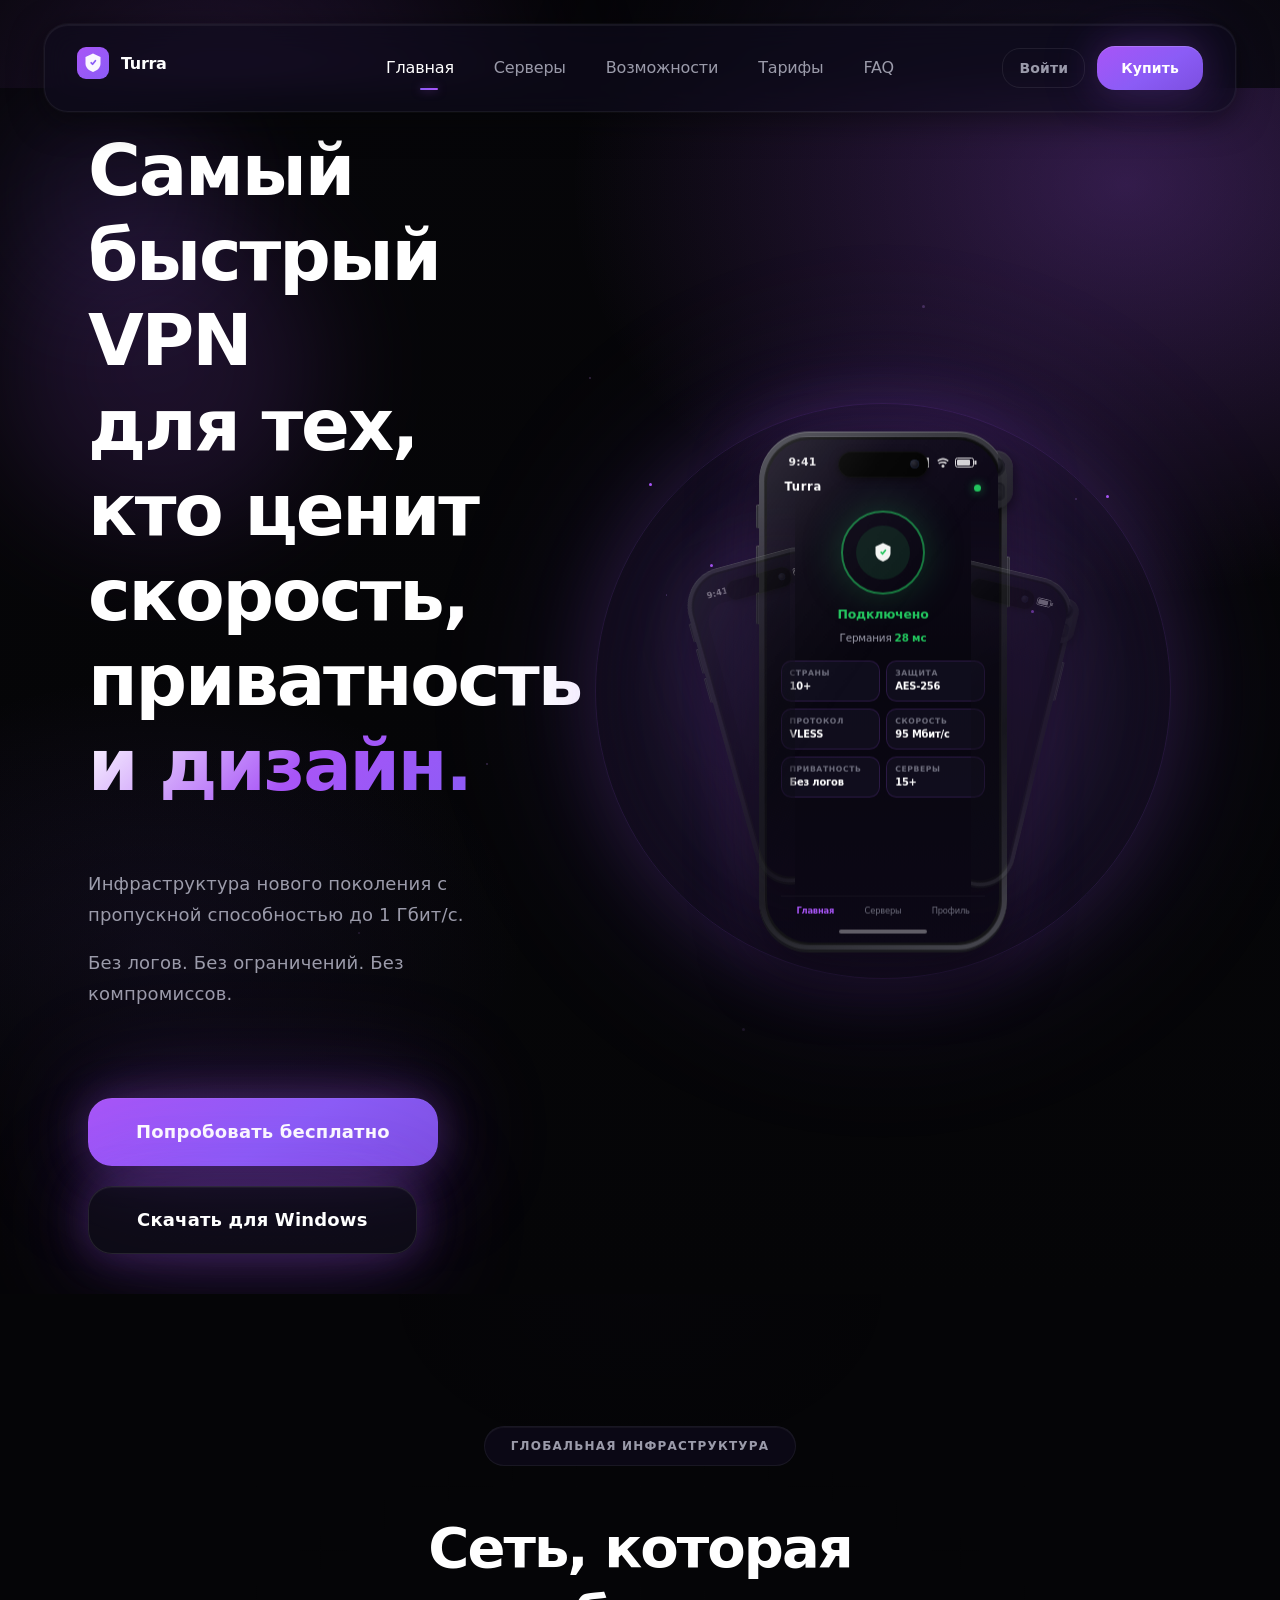
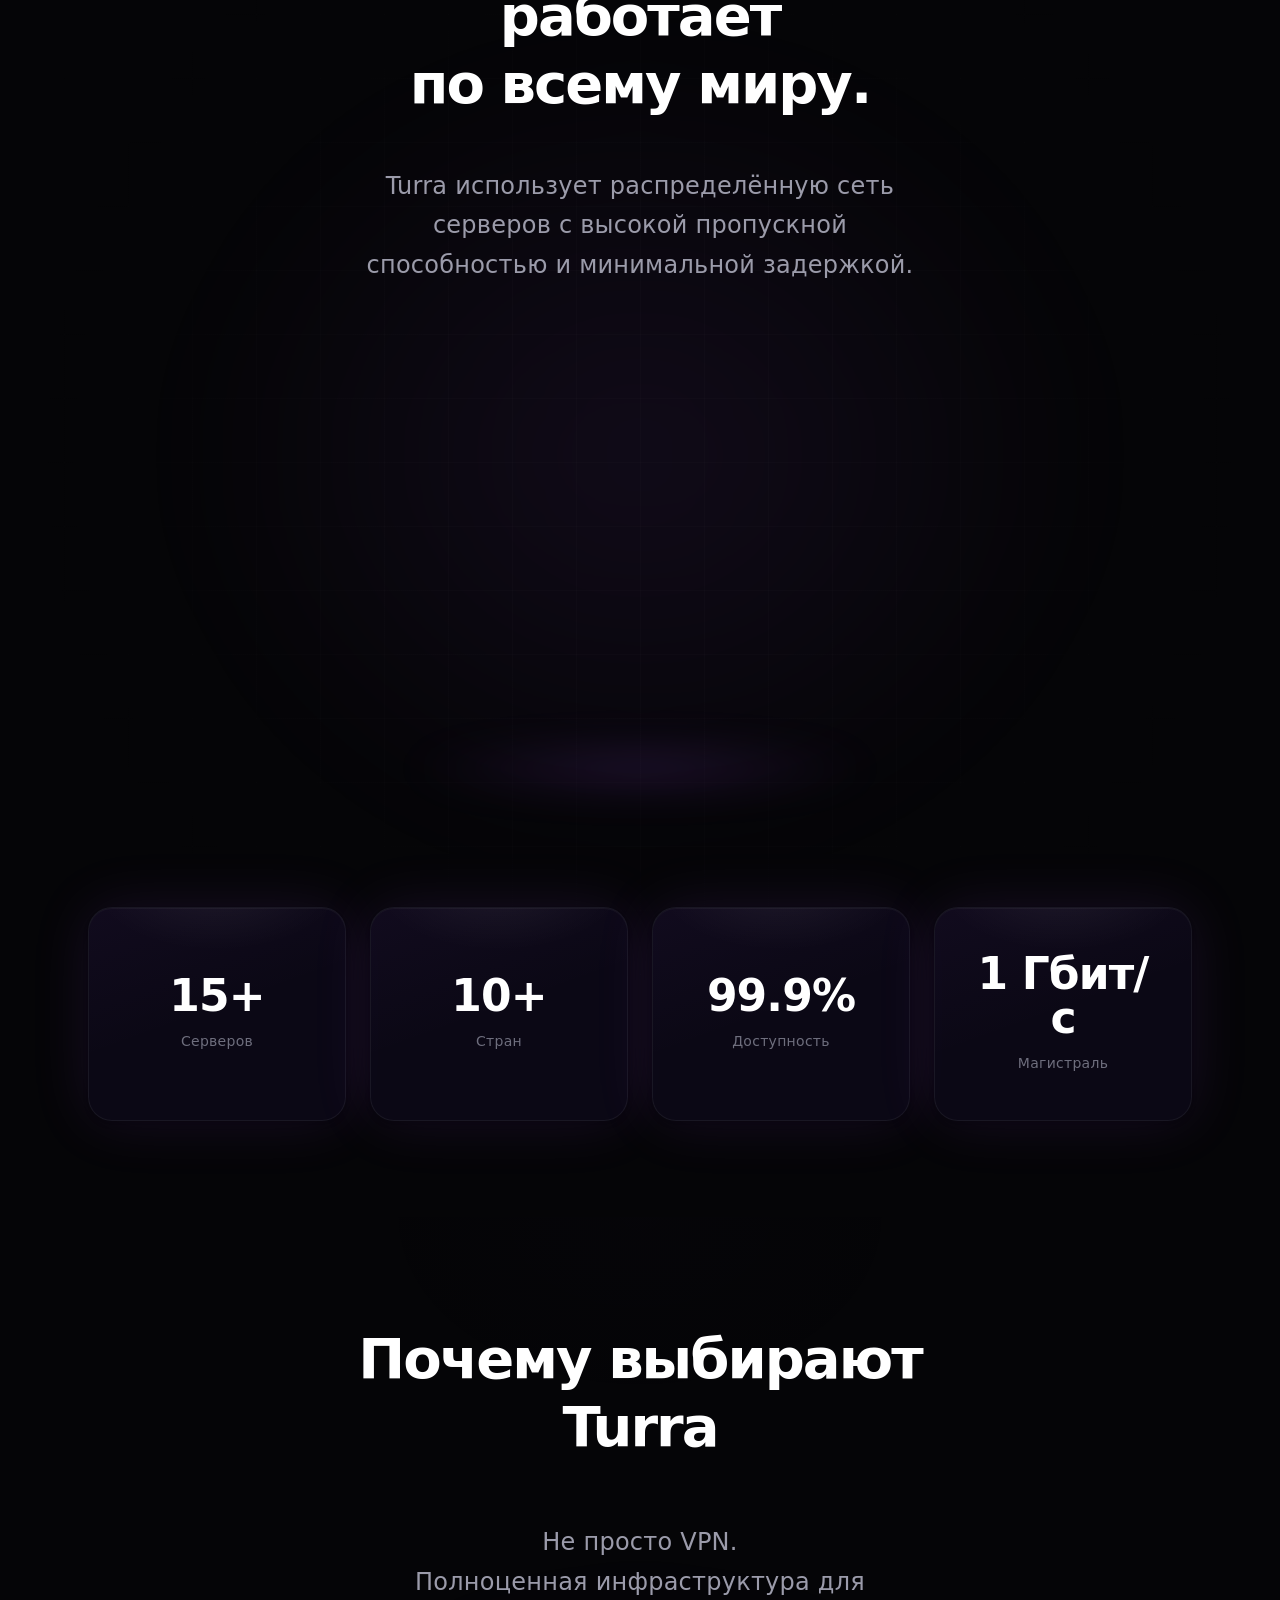
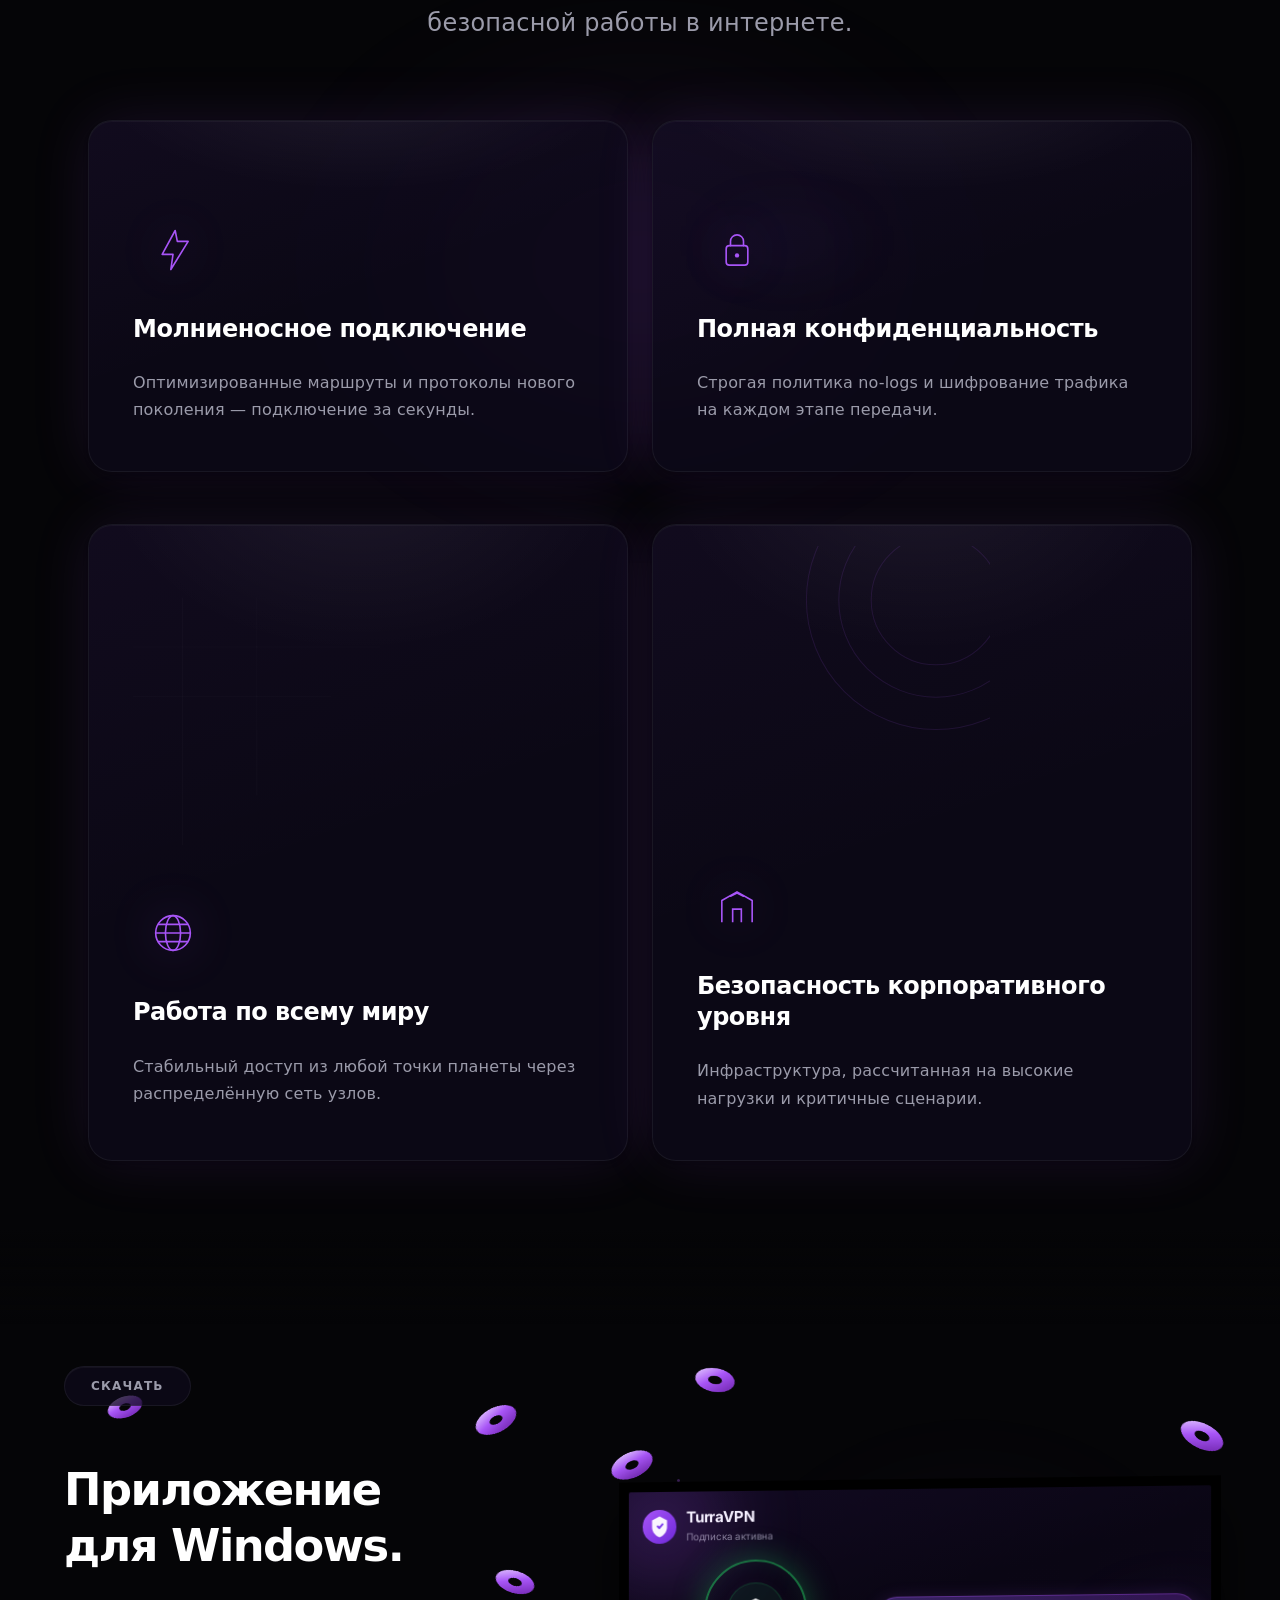
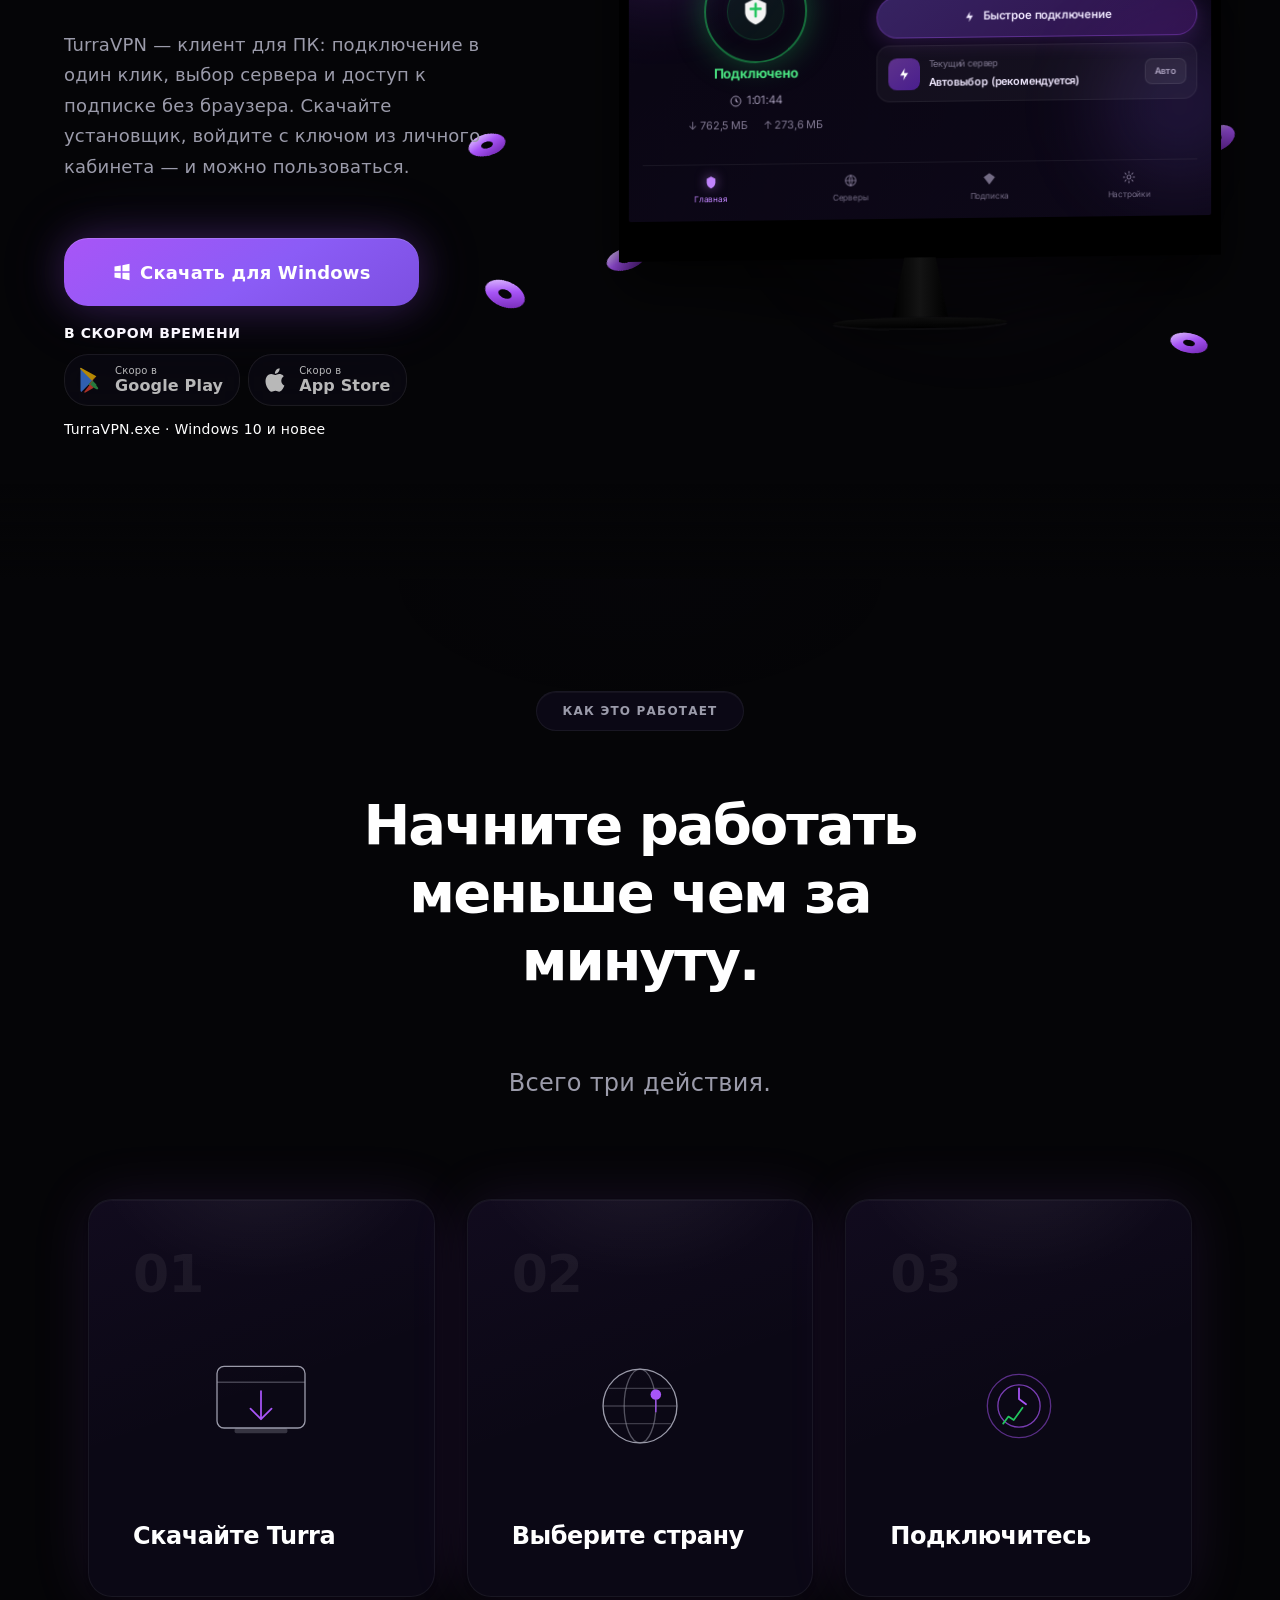
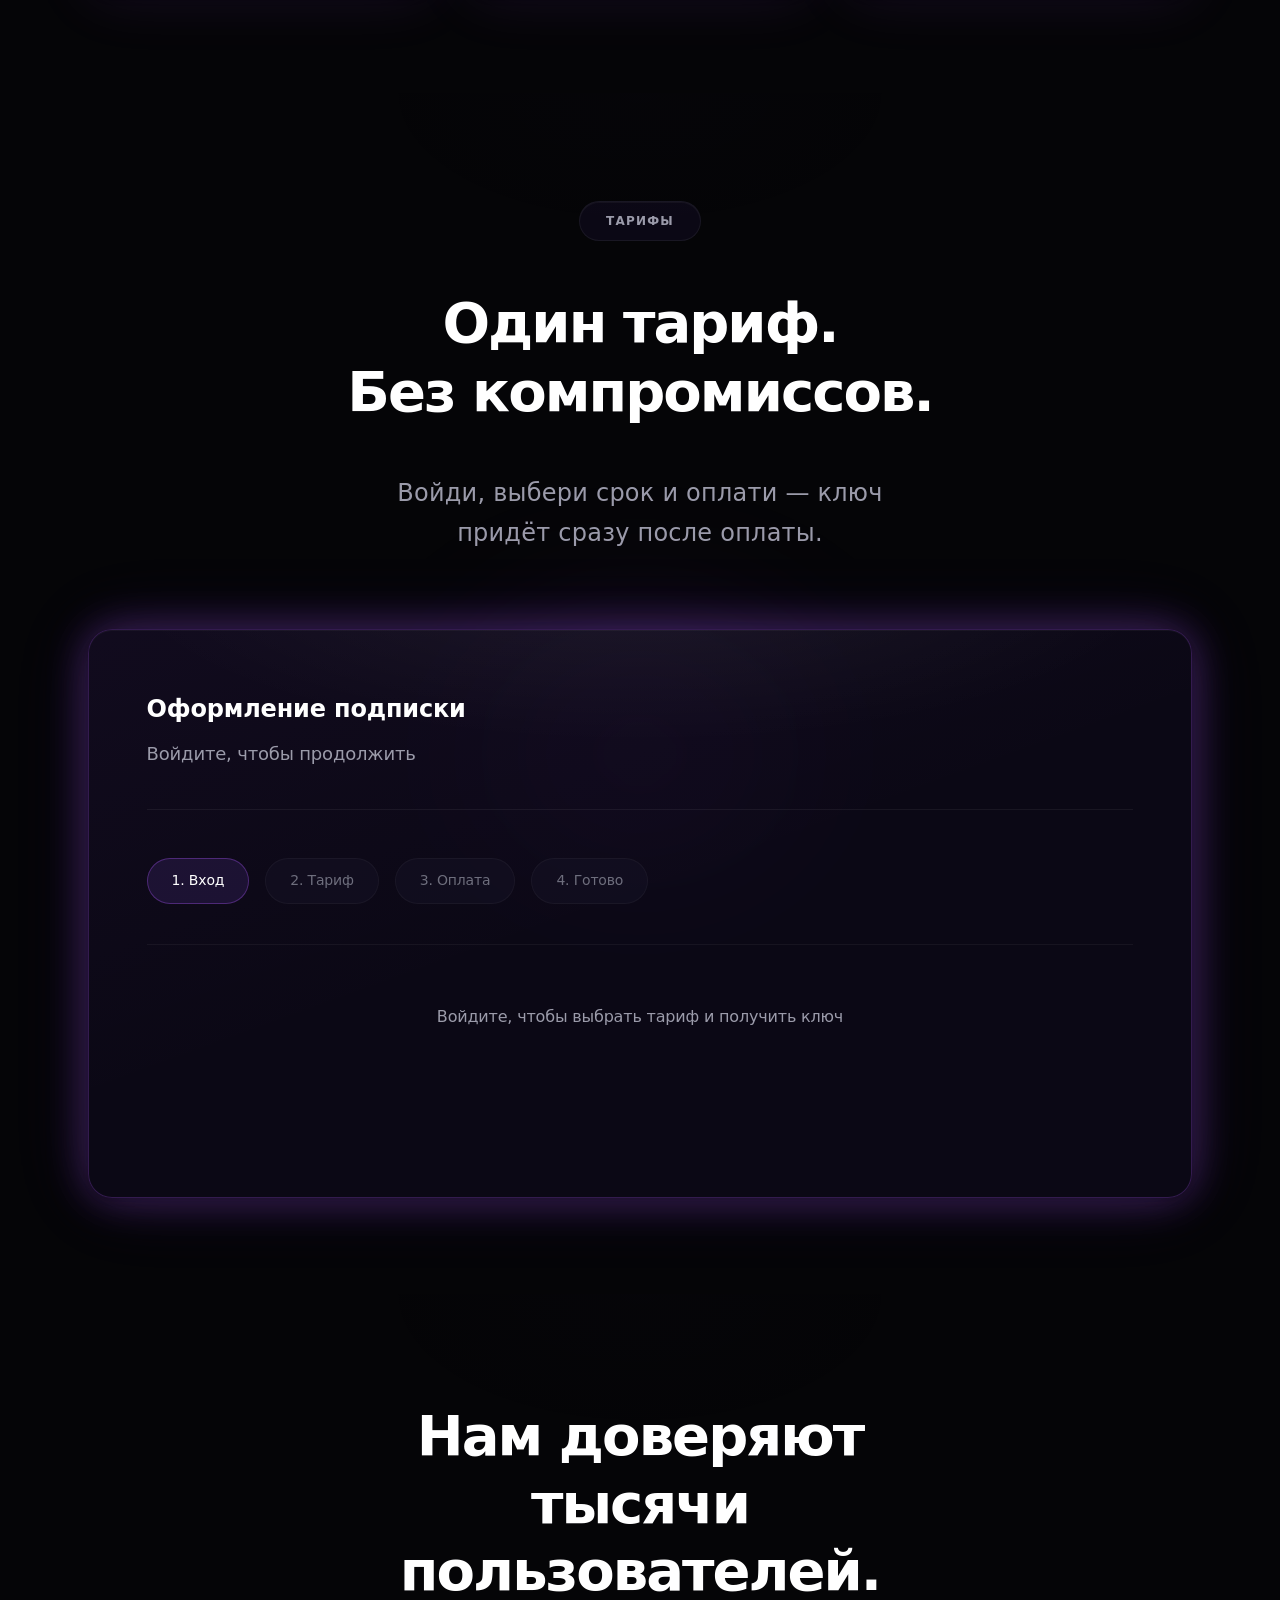
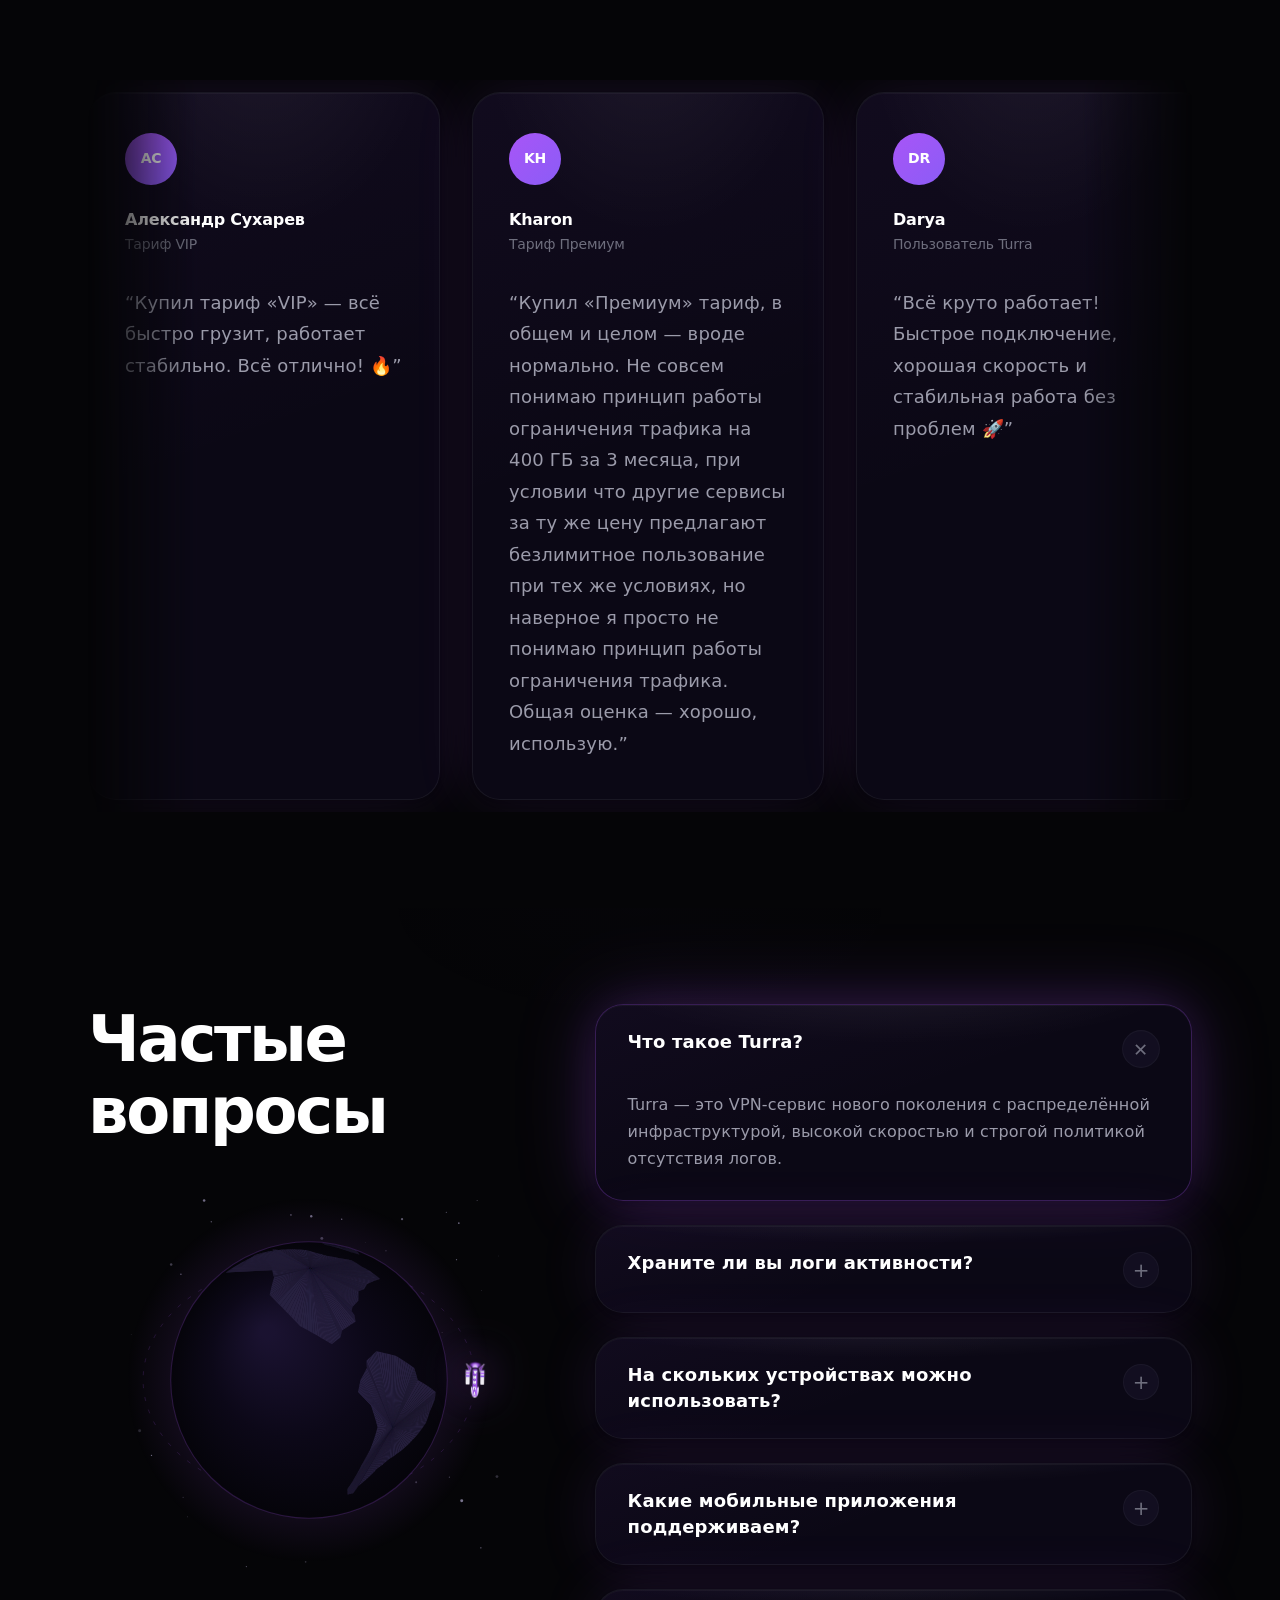
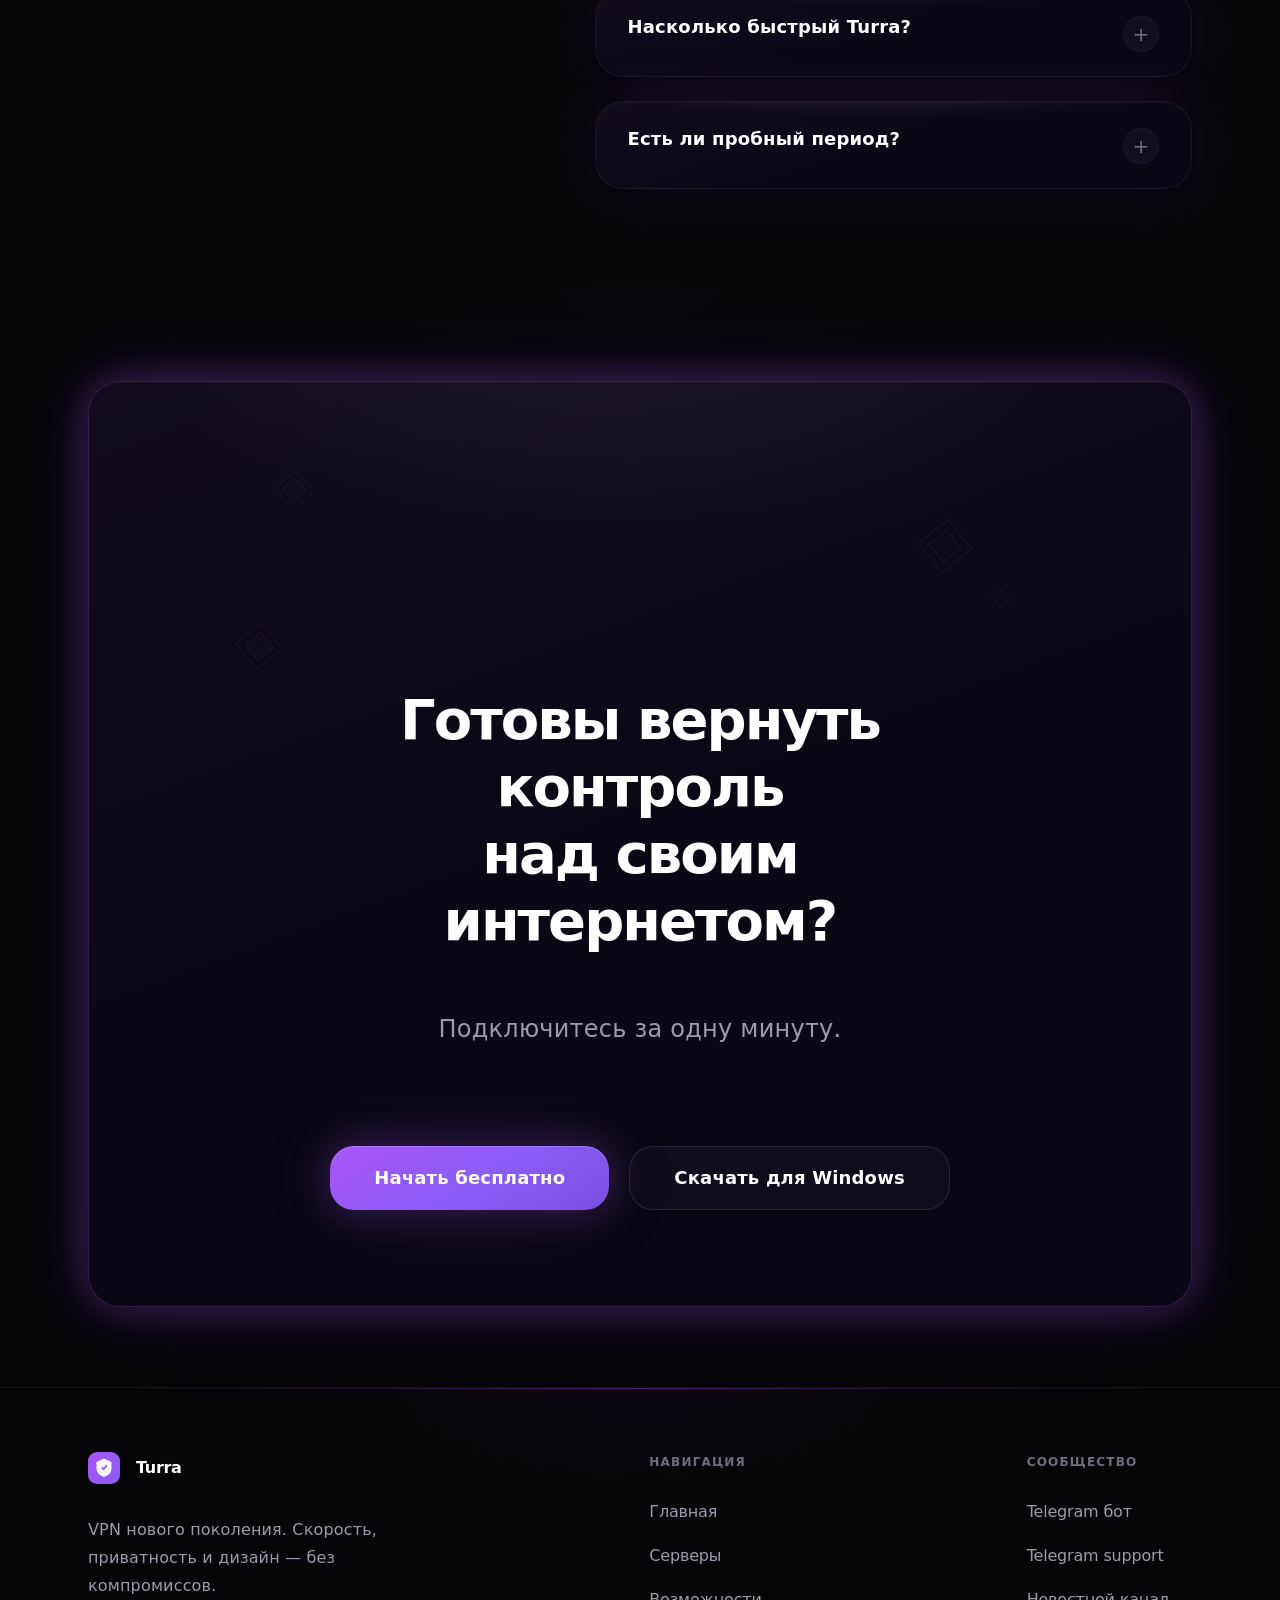
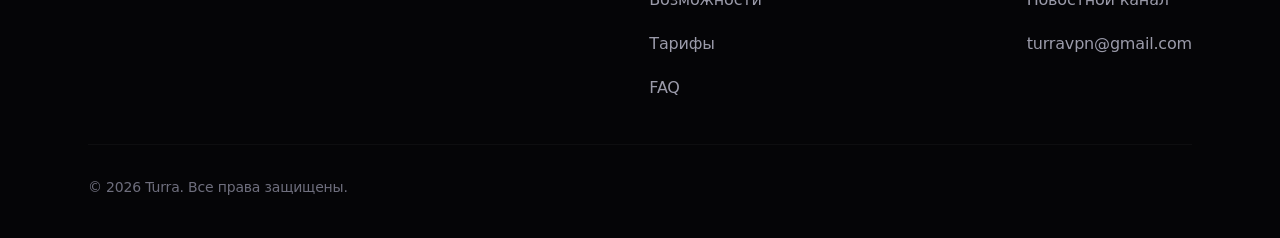
==== index.html @ b7308576 "Push dist-web: cab.turrasup.net api, build 2026-07-26T12:34:46 Co-authored-by: Cursor <cursoragent@c" ====
<!doctype html>
<html lang="ru">
  <head>
    <script src="/config.js?v=1785069286616"></script>
    <meta charset="UTF-8" />
    <meta name="viewport" content="width=device-width, initial-scale=1.0" />
    <meta name="theme-color" content="#05060a" />
    <title>Turra</title>
    <link rel="icon" href="/favicon.svg" type="image/svg+xml" />
    <link rel="icon" href="/assets/favicon.svg" type="image/svg+xml" />
    <link rel="apple-touch-icon" href="/assets/favicon.svg" />
    <link rel="preconnect" href="https://fonts.googleapis.com" />
    <link rel="preconnect" href="https://fonts.gstatic.com" crossorigin />
    <link
      href="https://fonts.googleapis.com/css2?family=Inter:wght@400;500;600;700&display=swap"
      rel="stylesheet"
    />
    <script type="module" crossorigin src="/assets/index-JCLP66Zj.js"></script>
    <link rel="modulepreload" crossorigin href="/assets/react-vendor-C2StAl4u.js">
    <link rel="modulepreload" crossorigin href="/assets/motion-DjtP4-eQ.js">
    <link rel="modulepreload" crossorigin href="/assets/canvas-IeHxA95V.js">
    <link rel="modulepreload" crossorigin href="/assets/checkout-BCOK-Hsl.js">
    <link rel="stylesheet" crossorigin href="/assets/canvas-ulxuyGo_.css">
    <link rel="stylesheet" crossorigin href="/assets/checkout-UP11MMiF.css">
    <link rel="stylesheet" crossorigin href="/assets/index-zR0UpJhF.css">
  </head>
  <body>
    <script>
      (function () {
        var params = new URLSearchParams(location.search);
        var renew =
          params.get('renew') === '1' ||
          sessionStorage.getItem('turravpn_checkout_renew') === '1';
        var scrollOnce = sessionStorage.getItem('turravpn_scroll_pricing_once') === '1';
        if (renew || scrollOnce) return;
        if (location.hash) history.replaceState(null, '', location.pathname + location.search);
        window.scrollTo(0, 0);
      })();
    </script>
    <div id="root"></div>
  </body>
</html>
---- assets/canvas-ulxuyGo_.css ----
.turra-network{position:relative;isolation:isolate;min-height:var(--section-network-min);padding-block:var(--section-padding-block);overflow:hidden}.turra-network:before{content:"";position:absolute;width:80%;height:60%;left:50%;top:50%;transform:translate(-50%,-50%);background:radial-gradient(ellipse,rgba(168,85,247,.08) 0%,transparent 65%);filter:blur(48px);pointer-events:none}.turra-network__grid-bg{position:absolute;inset:0;z-index:0;pointer-events:none;background-image:linear-gradient(color-mix(in srgb,var(--text-primary) 3%,transparent) 1px,transparent 1px),linear-gradient(90deg,color-mix(in srgb,var(--text-primary) 3%,transparent) 1px,transparent 1px);background-size:64px 64px;mask-image:radial-gradient(ellipse 80% 70% at 50% 50%,black 20%,transparent 75%);opacity:.45}.turra-network__container{position:relative;z-index:1;display:flex;flex-direction:column;gap:var(--spacing-4xl)}.turra-network__header{max-width:40rem;gap:clamp(2.5rem,5vw,3.75rem)}.turra-network__desc{max-width:36rem;margin-top:var(--spacing-sm)}.turra-network__map-wrap{position:relative;width:100%;padding:var(--spacing-2xl) 0 var(--spacing-xl);display:flex;justify-content:center}.turra-globe{position:relative;width:min(100%,56rem);margin-inline:auto;cursor:grab;touch-action:none;user-select:none}.turra-globe:active{cursor:grabbing}.turra-globe__canvas{display:block;width:100%;height:auto;filter:drop-shadow(0 0 60px rgba(168,85,247,.15))}.turra-globe:after{content:"";position:absolute;left:50%;bottom:4%;transform:translate(-50%);width:55%;height:12%;background:radial-gradient(ellipse,rgba(168,85,247,.18) 0%,transparent 70%);filter:blur(20px);pointer-events:none}.turra-network__stats{display:grid;grid-template-columns:repeat(4,1fr);gap:var(--spacing-xl);margin-top:var(--spacing-lg)}.turra-network-stat{display:flex;flex-direction:column;align-items:center;justify-content:center;gap:var(--spacing-md);padding:2.75rem 2rem;text-align:center;min-height:10rem}.turra-network-stat__value{font-size:clamp(2rem,4vw,2.75rem);font-weight:var(--weight-extrabold);letter-spacing:var(--tracking-title);line-height:1;color:var(--text-primary)}.turra-network-stat__label{font-size:var(--text-caption);font-weight:var(--weight-medium);color:var(--text-tertiary);letter-spacing:var(--tracking-caption)}@media(max-width:960px){.turra-network{min-height:auto}.turra-network__stats{grid-template-columns:repeat(2,1fr)}}@media(max-width:480px){.turra-network__stats{grid-template-columns:1fr}}
---- assets/checkout-UP11MMiF.css ----
.turra-checkout{margin-top:var(--spacing-5xl)}.turra-checkout__panel{padding:clamp(2.75rem,5vw,4.5rem) clamp(2.25rem,4.5vw,4rem);border-radius:var(--radius-modal)}.turra-checkout__bar{display:flex;align-items:flex-start;justify-content:space-between;gap:var(--spacing-xl);margin-bottom:var(--spacing-4xl);padding-bottom:var(--spacing-3xl);border-bottom:1px solid rgba(255,255,255,.06)}.turra-checkout__bar h3{margin:0 0 var(--spacing-lg);font-size:var(--text-title);font-weight:var(--weight-bold);line-height:1.25;color:var(--text-primary)}.turra-checkout__bar p{margin:0;font-size:var(--text-body);line-height:1.6;color:var(--text-secondary)}.turra-checkout__steps{display:flex;flex-wrap:wrap;gap:var(--spacing-lg);margin-bottom:var(--spacing-4xl);padding-bottom:var(--spacing-3xl);border-bottom:1px solid rgba(255,255,255,.05)}.turra-checkout__step{padding:.75rem 1.5rem;border-radius:var(--radius-pill);font-size:var(--text-caption);font-weight:var(--weight-medium);line-height:1.4;color:var(--text-tertiary);background:color-mix(in srgb,var(--surface) 60%,transparent);border:1px solid var(--border-subtle)}.turra-checkout__step.is-active{color:var(--text-primary);border-color:color-mix(in srgb,var(--accent) 35%,transparent);background:color-mix(in srgb,var(--primary) 12%,transparent)}.turra-checkout__step.is-done{color:var(--accent);border-color:color-mix(in srgb,var(--accent) 25%,transparent)}.turra-checkout__body{display:flex;flex-direction:column;gap:var(--spacing-4xl);padding-top:var(--spacing-md)}.turra-checkout__auth{display:flex;flex-direction:column;gap:var(--spacing-2xl)}.turra-checkout__auth-lead{margin:0;text-align:center;font-size:var(--text-small);line-height:1.55;color:var(--text-secondary)}.turra-checkout__auth-divider{display:flex;align-items:center;gap:var(--spacing-lg);color:var(--text-secondary);font-size:var(--text-caption)}.turra-checkout__auth-divider:before,.turra-checkout__auth-divider:after{content:"";flex:1;height:1px;background:#ffffff14}.turra-checkout__auth-pane--telegram{padding-top:0}.turra-checkout__yandex-btn{display:flex;align-items:center;justify-content:center;gap:.625rem;width:100%;min-height:3.25rem;padding:.75rem 1.25rem;border:none;border-radius:.75rem;background:#fc3f1d;color:#fff;font-family:inherit;font-size:1rem;font-weight:600;line-height:1.25;letter-spacing:-.01em;cursor:pointer;box-shadow:0 4px 16px #fc3f1d59;transition:transform .2s,box-shadow .2s,background .2s}.turra-checkout__yandex-btn:hover{background:#e8381a;box-shadow:0 6px 20px #fc3f1d73;transform:translateY(-1px)}.turra-checkout__yandex-btn:active{transform:translateY(0)}.turra-checkout__yandex-icon{flex-shrink:0;display:block}.turra-checkout__trial-card{grid-column:1 / -1;padding:1.75rem 2rem;border-radius:var(--radius-card);border:1px solid color-mix(in srgb,#22c55e 35%,transparent);background:linear-gradient(135deg,color-mix(in srgb,#22c55e 14%,transparent),color-mix(in srgb,var(--primary) 8%,transparent))}.turra-checkout__trial-badge{display:inline-block;margin-bottom:.75rem;padding:.25rem .65rem;border-radius:999px;font-size:var(--text-caption);font-weight:var(--weight-semibold);color:#bbf7d0;background:color-mix(in srgb,#22c55e 20%,transparent)}.turra-checkout__trial-title{margin:0 0 .5rem;font-size:var(--text-h4);font-weight:var(--weight-bold);color:var(--text-primary)}.turra-checkout__trial-desc{margin:0 0 1.25rem;font-size:var(--text-small);line-height:1.55;color:var(--text-secondary)}.turra-checkout__trial-features{display:flex;flex-wrap:wrap;gap:.5rem 1rem;margin:0 0 1.25rem;padding:0;list-style:none;font-size:var(--text-caption);color:var(--text-secondary)}.turra-checkout__alert{display:flex;align-items:flex-start;justify-content:space-between;gap:var(--spacing-lg);margin-bottom:var(--spacing-4xl);padding:1.25rem 1.5rem;border-radius:var(--radius-card);font-size:var(--text-small);line-height:1.6;color:#fecaca;background:color-mix(in srgb,#ef4444 12%,transparent);border:1px solid color-mix(in srgb,#ef4444 30%,transparent)}.turra-checkout__alert--ok{color:#bbf7d0;background:color-mix(in srgb,#22c55e 12%,transparent);border-color:color-mix(in srgb,#22c55e 30%,transparent)}.turra-checkout__alert--info{color:#c4b5fd;background:color-mix(in srgb,var(--accent) 12%,transparent);border-color:color-mix(in srgb,var(--accent) 30%,transparent)}.turra-checkout__alert-close{flex-shrink:0;border:none;background:none;padding:.25rem;font-family:inherit;font-size:var(--text-caption);color:inherit;opacity:.7;cursor:pointer}.turra-checkout__user{display:flex;align-items:center;gap:var(--spacing-xl);padding:1.5rem 1.75rem;border-radius:var(--radius-card);background:color-mix(in srgb,var(--surface) 55%,transparent);border:1px solid var(--border-subtle)}.turra-checkout__avatar{width:3.25rem;height:3.25rem;display:flex;align-items:center;justify-content:center;border-radius:50%;font-weight:var(--weight-bold);color:var(--text-primary);background:linear-gradient(145deg,var(--accent),var(--primary))}.turra-checkout__user-name{font-weight:var(--weight-semibold);line-height:1.35;color:var(--text-primary)}.turra-checkout__user-balance{font-size:var(--text-caption);line-height:1.45;color:var(--text-secondary);margin-top:var(--spacing-xs)}.turra-checkout__auth-tabs{display:flex;gap:var(--spacing-lg)}.turra-checkout__auth-tab{flex:1;padding:1rem 1.5rem;border-radius:var(--radius-button);border:1px solid var(--border-subtle);background:transparent;color:var(--text-secondary);font-family:inherit;font-size:var(--text-small);font-weight:var(--weight-medium);cursor:pointer;transition:border-color .3s,color .3s,background .3s}.turra-checkout__auth-tab.is-active{color:var(--text-primary);border-color:color-mix(in srgb,var(--accent) 35%,transparent);background:color-mix(in srgb,var(--primary) 10%,transparent)}.turra-checkout__auth-pane{display:flex;flex-direction:column;gap:var(--spacing-2xl);padding-top:var(--spacing-sm)}.turra-checkout__field{display:flex;flex-direction:column;gap:var(--spacing-md);margin-bottom:var(--spacing-xs)}.turra-checkout__field span{font-size:var(--text-caption);font-weight:var(--weight-medium);color:var(--text-secondary)}.turra-checkout__field input{width:100%;padding:1rem 1.25rem;border-radius:var(--radius-button);border:1px solid var(--border-subtle);background:color-mix(in srgb,var(--surface) 70%,transparent);color:var(--text-primary);font-family:inherit;font-size:var(--text-small);line-height:1.4}.turra-checkout__field input:focus{outline:none;border-color:color-mix(in srgb,var(--accent) 45%,transparent);box-shadow:0 0 0 3px color-mix(in srgb,var(--accent) 15%,transparent)}.turra-checkout__link-btn{border:none;background:none;padding:.25rem 0;font-family:inherit;font-size:var(--text-caption);line-height:1.5;color:var(--accent);cursor:pointer;text-decoration:underline}.turra-checkout__telegram{display:flex;justify-content:center;min-height:4rem;padding:var(--spacing-xl) var(--spacing-md)}.turra-checkout__oauth{display:flex;flex-direction:column;gap:var(--spacing-lg);margin-top:var(--spacing-xl);padding-top:var(--spacing-2xl);border-top:1px solid rgba(255,255,255,.06)}.turra-checkout__tariffs{display:grid;grid-template-columns:repeat(auto-fit,minmax(16rem,1fr));gap:var(--spacing-2xl)}.turra-checkout__tariff{display:flex;flex-direction:column;gap:var(--spacing-xl);padding:2.5rem 2rem;border-radius:var(--radius-card);border:1px solid var(--glass-border);background:var(--glass-bg);transition:border-color .35s,box-shadow .35s}.turra-checkout__tariff.is-featured{border-color:color-mix(in srgb,var(--accent) 35%,transparent);box-shadow:var(--shadow-card-hover)}.turra-checkout__tariff.is-selected{border-color:color-mix(in srgb,var(--accent) 55%,transparent);box-shadow:var(--glow-primary-soft)}.turra-checkout__tariff-name{margin:0;font-size:var(--text-title);font-weight:var(--weight-bold);line-height:1.25;color:var(--text-primary)}.turra-checkout__tariff-price{font-size:clamp(2rem,4vw,2.5rem);font-weight:var(--weight-black);color:var(--text-primary);line-height:1.1}.turra-checkout__tariff-price span{font-size:var(--text-small);font-weight:var(--weight-medium);color:var(--text-secondary);margin-left:.35rem}.turra-checkout__tariff-features{list-style:none;margin:0;padding:0;display:flex;flex-direction:column;gap:var(--spacing-md)}.turra-checkout__tariff-features li{font-size:var(--text-small);line-height:1.5;color:var(--text-secondary);padding-left:1.35rem;position:relative}.turra-checkout__tariff-features li:before{content:"✓";position:absolute;left:0;color:var(--accent)}.turra-checkout__periods{display:flex;flex-direction:column;gap:var(--spacing-md)}.turra-checkout__period-btn{width:100%;padding:.875rem 1.125rem;border-radius:var(--radius-button);border:1px solid var(--border-subtle);background:transparent;color:var(--text-secondary);font-family:inherit;font-size:var(--text-caption);line-height:1.45;text-align:left;cursor:pointer;transition:border-color .3s,color .3s,background .3s}.turra-checkout__period-btn.is-selected{color:var(--text-primary);border-color:color-mix(in srgb,var(--accent) 40%,transparent);background:color-mix(in srgb,var(--primary) 10%,transparent)}.turra-checkout__payments{display:grid;grid-template-columns:repeat(auto-fit,minmax(12rem,1fr));gap:var(--spacing-xl);margin-bottom:var(--spacing-2xl)}.turra-checkout__payment{padding:1.5rem 1.35rem;border-radius:var(--radius-card);border:1px solid var(--border-subtle);background:color-mix(in srgb,var(--surface) 55%,transparent);text-align:left;cursor:pointer;font-family:inherit;transition:border-color .3s,box-shadow .3s}.turra-checkout__payment.is-selected{border-color:color-mix(in srgb,var(--accent) 45%,transparent);box-shadow:var(--glow-primary-soft)}.turra-checkout__payment-name{font-size:var(--text-small);font-weight:var(--weight-semibold);line-height:1.35;color:var(--text-primary);margin-bottom:var(--spacing-sm)}.turra-checkout__payment-desc{font-size:var(--text-caption);line-height:1.5;color:var(--text-tertiary)}.turra-checkout__summary{margin-bottom:var(--spacing-2xl);padding-top:var(--spacing-sm);font-size:var(--text-body);line-height:1.55;color:var(--text-secondary)}.turra-checkout__wait{display:flex;flex-direction:column;align-items:center;gap:var(--spacing-2xl);padding:var(--spacing-3xl) var(--spacing-xl);text-align:center}.turra-checkout__wait p{margin:0;line-height:1.55;color:var(--text-secondary)}.turra-checkout__spinner{width:2.25rem;height:2.25rem;border-radius:50%;border:2px solid color-mix(in srgb,var(--accent) 20%,transparent);border-top-color:var(--accent);animation:turra-checkout-spin .9s linear infinite}@keyframes turra-checkout-spin{to{transform:rotate(360deg)}}.turra-checkout__done{display:flex;flex-direction:column;gap:var(--spacing-3xl)}.turra-checkout__done .turra-checkout__alert{margin-bottom:0}.turra-checkout__link-box{display:flex;flex-direction:column;gap:var(--spacing-lg)}.turra-checkout__link-box input{width:100%;padding:1.125rem 1.35rem;border-radius:var(--radius-card);border:1px solid var(--border-subtle);background:color-mix(in srgb,var(--surface) 70%,transparent);color:var(--text-primary);font-family:inherit;font-size:var(--text-caption);line-height:1.5;word-break:break-all}.turra-setup{display:flex;flex-direction:column;gap:var(--spacing-xl);padding:var(--spacing-2xl);border-radius:var(--radius-card);border:1px solid color-mix(in srgb,var(--accent) 18%,transparent);background:color-mix(in srgb,var(--surface) 55%,transparent)}.turra-setup__head{display:flex;flex-direction:column;gap:var(--spacing-sm)}.turra-setup__lead{margin:0;font-size:var(--text-small);line-height:var(--leading-body);color:var(--text-secondary)}.turra-setup__tabs{display:flex;flex-wrap:wrap;gap:var(--spacing-sm)}.turra-setup__tab{padding:.625rem 1.125rem;border-radius:999px;border:1px solid color-mix(in srgb,var(--text-primary) 10%,transparent);background:color-mix(in srgb,var(--surface) 40%,transparent);color:var(--text-secondary);font:inherit;font-size:var(--text-small);font-weight:var(--weight-semibold);cursor:pointer;transition:border-color var(--transition-normal),background var(--transition-normal),color var(--transition-normal)}.turra-setup__tab.is-active{color:var(--text-primary);border-color:color-mix(in srgb,var(--accent) 40%,transparent);background:color-mix(in srgb,var(--accent) 14%,transparent)}.turra-setup__panel{display:flex;flex-direction:column;gap:var(--spacing-lg)}.turra-setup__video-wrap{position:relative;overflow:hidden;border-radius:var(--radius-card);border:1px solid color-mix(in srgb,var(--text-primary) 8%,transparent);background:#000;aspect-ratio:16 / 9}.turra-setup__video{display:block;width:100%;height:100%;object-fit:contain;background:#000}.turra-setup__embed{display:block;width:100%;height:100%;border:0;background:#000}.turra-setup__video-placeholder,.turra-setup__video-fallback{display:flex;flex-direction:column;align-items:center;justify-content:center;gap:var(--spacing-md);min-height:100%;padding:var(--spacing-2xl);text-align:center;color:var(--text-secondary)}.turra-setup__video-link{color:var(--accent);font-weight:var(--weight-semibold);text-decoration:none}.turra-setup__video-link:hover{text-decoration:underline}.turra-setup__cards{display:grid;grid-template-columns:repeat(2,minmax(0,1fr));gap:var(--spacing-lg)}.turra-setup__card{padding:var(--spacing-xl);border-radius:var(--radius-card);border:1px solid color-mix(in srgb,var(--text-primary) 8%,transparent);background:color-mix(in srgb,var(--background) 35%,transparent)}.turra-setup__card-title{margin:0 0 var(--spacing-md);font-size:var(--text-body);font-weight:var(--weight-bold);color:var(--text-primary)}.turra-setup__steps{margin:0;padding-left:1.2rem;display:grid;gap:var(--spacing-md);font-size:var(--text-small);line-height:var(--leading-body);color:var(--text-secondary)}.turra-setup__steps strong{color:var(--text-primary)}.turra-setup__store-link{color:var(--accent);font-weight:var(--weight-semibold);text-decoration:none}.turra-setup__store-link:hover{text-decoration:underline}.turra-setup__note{margin:0;font-size:var(--text-caption);line-height:var(--leading-body);color:var(--text-muted)}.turra-checkout__done-actions{display:flex;flex-wrap:wrap;gap:1.25rem;justify-content:center;padding-top:var(--spacing-md)}.turra-checkout__logout{margin-left:auto}.turra-checkout__section-title{margin:0;font-size:var(--text-title);font-weight:var(--weight-bold);line-height:1.25;color:var(--text-primary)}.turra-checkout__back{margin-top:var(--spacing-xl)}.turra-checkout__panel .turra-btn--wide{margin-top:var(--spacing-lg)}@media(max-width:640px){.turra-checkout__panel{padding:2.25rem 1.75rem}.turra-checkout__bar{margin-bottom:var(--spacing-3xl);padding-bottom:var(--spacing-2xl)}.turra-checkout__steps{gap:var(--spacing-md);margin-bottom:var(--spacing-3xl);padding-bottom:var(--spacing-2xl)}.turra-checkout__step{padding:.5rem .875rem;font-size:.7rem}.turra-checkout__done-actions{flex-direction:column;gap:1rem}.turra-setup__cards{grid-template-columns:1fr}.turra-setup{padding:var(--spacing-xl)}.turra-checkout__done-actions .turra-btn,.turra-checkout__link-box .turra-btn{width:100%}}
---- assets/index-zR0UpJhF.css ----
@layer properties{@supports (((-webkit-hyphens:none)) and (not (margin-trim:inline))) or ((-moz-orient:inline) and (not (color:rgb(from red r g b)))){*,:before,:after,::backdrop{--tw-rotate-x:initial;--tw-rotate-y:initial;--tw-rotate-z:initial;--tw-skew-x:initial;--tw-skew-y:initial;--tw-border-style:solid;--tw-shadow:0 0 #0000;--tw-shadow-color:initial;--tw-shadow-alpha:100%;--tw-inset-shadow:0 0 #0000;--tw-inset-shadow-color:initial;--tw-inset-shadow-alpha:100%;--tw-ring-color:initial;--tw-ring-shadow:0 0 #0000;--tw-inset-ring-color:initial;--tw-inset-ring-shadow:0 0 #0000;--tw-ring-inset:initial;--tw-ring-offset-width:0px;--tw-ring-offset-color:#fff;--tw-ring-offset-shadow:0 0 #0000;--tw-outline-style:solid;--tw-blur:initial;--tw-brightness:initial;--tw-contrast:initial;--tw-grayscale:initial;--tw-hue-rotate:initial;--tw-invert:initial;--tw-opacity:initial;--tw-saturate:initial;--tw-sepia:initial;--tw-drop-shadow:initial;--tw-drop-shadow-color:initial;--tw-drop-shadow-alpha:100%;--tw-drop-shadow-size:initial;--tw-ease:initial}}}:root{--background:#050507;--background-elevated:#0a0812;--surface:#151124;--surface-hover:#1a1630;--surface-active:#211c3a;--card:#0f0b1c;--card-hover:#141028;--card-elevated:#1a1530;--primary:#8b5cf6;--primary-hover:#9d6ff8;--primary-active:#7c4fe0;--primary-muted:#8b5cf62e;--primary-subtle:#8b5cf61a;--accent:#a855f7;--accent-hover:#b96df9;--accent-muted:#a855f738;--glow-color:#a855f773;--success:#22c55e;--success-muted:#22c55e29;--warning:#f59e0b;--warning-muted:#f59e0b29;--danger:#ef4444;--danger-muted:#ef444424;--text-primary:#fff;--text-secondary:#9b9baa;--text-tertiary:#6e6e7d;--text-disabled:#4a4a58;--text-inverse:#050507;--text-on-primary:#fff;--border:#ffffff0f;--border-subtle:#ffffff0a;--border-strong:#a855f759;--border-focus:#a855f78c;--overlay:#050507b8;--overlay-heavy:#050507e0;--glass-bg:#0f0b1cb8;--glass-border:#ffffff0f;--glass-highlight:#ffffff0a;--font-sans:"Inter", ui-sans-serif, system-ui, -apple-system, "Segoe UI", sans-serif;--font-mono:ui-monospace, "Cascadia Code", "Segoe UI Mono", monospace;--text-hero:4.5rem;--text-section:3.5rem;--text-title:1.5rem;--text-body:1.125rem;--text-small:1rem;--text-caption:.875rem;--text-micro:.75rem;--leading-hero:1.2;--leading-section:1.22;--leading-title:1.2;--leading-body:1.7;--leading-small:1.5;--leading-caption:1.45;--tracking-hero:-.035em;--tracking-section:-.035em;--tracking-title:-.02em;--tracking-body:-.01em;--tracking-caption:.02em;--tracking-label:.1em;--weight-regular:400;--weight-medium:500;--weight-semibold:600;--weight-bold:700;--weight-extrabold:800;--weight-black:900;--spacing-xs:.25rem;--spacing-sm:.5rem;--spacing-md:.75rem;--spacing-lg:1rem;--spacing-xl:1.5rem;--spacing-2xl:2rem;--spacing-3xl:2.5rem;--spacing-4xl:3rem;--spacing-5xl:4rem;--spacing-6xl:5rem;--spacing-7xl:6rem;--spacing-8xl:7.5rem;--section-padding-y:var(--spacing-8xl);--section-padding-y-compact:var(--spacing-6xl);--section-gap:var(--spacing-5xl);--radius-18:1.125rem;--radius-24:1.5rem;--radius-28:1.75rem;--radius-32:2rem;--radius-pill:9999px;--radius-button:var(--radius-18);--radius-card:var(--radius-24);--radius-modal:var(--radius-32);--radius-sm:var(--radius-18);--radius-md:var(--radius-24);--radius-lg:var(--radius-24);--shadow-inset:inset 0 1px #ffffff0a;--shadow-glow-card:0 0 60px #a855f71f;--shadow-glow-card-hover:0 0 80px #a855f738;--shadow-glow-hero:0 0 120px #a855f747;--shadow-glow-intense:0 0 160px #a855f759;--shadow-sm:var(--shadow-inset), 0 4px 16px #0006;--shadow-md:var(--shadow-inset), 0 8px 32px #00000073;--shadow-lg:var(--shadow-inset), 0 16px 48px #00000080;--shadow-xl:var(--shadow-inset), 0 24px 64px #0000008c;--glow-primary:0 0 0 1px #a855f733, 0 0 48px #a855f759, 0 0 120px #8b5cf633;--glow-primary-soft:0 0 40px #a855f740, 0 0 80px #8b5cf61f;--glow-primary-intense:0 0 0 1px #a855f759, 0 0 64px #a855f773, 0 0 140px #8b5cf647;--shadow-card:var(--shadow-md), var(--shadow-glow-card), var(--shadow-inset);--shadow-card-hover:var(--shadow-lg), var(--shadow-glow-card-hover), var(--shadow-inset);--duration-instant:.12s;--duration-fast:.35s;--duration-normal:.55s;--duration-slow:.75s;--duration-slower:1s;--ease-out-quart:cubic-bezier(.25, 1, .5, 1);--ease-out-expo:cubic-bezier(.16, 1, .3, 1);--ease-in-out-smooth:cubic-bezier(.45, 0, .15, 1);--transition-fast:var(--duration-fast) var(--ease-out-expo);--transition-normal:var(--duration-normal) var(--ease-out-expo);--transition-slow:var(--duration-slow) var(--ease-out-expo);--transition-slower:var(--duration-slower) var(--ease-out-expo);--hover-lift:-4px;--hover-scale:1.008;--container-max:80rem;--container-padding:var(--spacing-xl);--container-padding-narrow:var(--spacing-lg);--header-height:5.5rem;--blur-glass:18px;--blur-background:48px;--z-base:0;--z-elevated:10;--z-sticky:100;--z-modal:200;--z-toast:300;--header-container-max:92.5rem;--header-offset-top:1.5rem;--header-shell-padding-x:clamp(1.25rem, 4vw, 2.75rem);--header-inner-padding-x:2rem;--header-nav-gap:2.5rem;--header-logo-gap:.75rem;--header-actions-gap:.75rem;--header-bg:#0f0b1ca6;--header-bg-scrolled:#0f0b1ceb;--header-border:#ffffff0f;--header-border-scrolled:#a855f726;--header-blur:14px;--header-blur-scrolled:18px;--header-shadow:0 1px 0 var(--text-primary) inset, 0 8px 32px var(--background), 0 0 0 1px var(--text-primary)}@supports (color:color-mix(in lab,red,red)){:root{--header-shadow:0 1px 0 color-mix(in srgb, var(--text-primary) 5%, transparent) inset, 0 8px 32px color-mix(in srgb, var(--background) 55%, transparent), 0 0 0 1px color-mix(in srgb, var(--text-primary) 4%, transparent)}}:root{--header-shadow-scrolled:0 1px 0 var(--text-primary) inset, 0 16px 48px var(--background), 0 0 0 1px var(--text-primary), var(--glow-primary-soft)}@supports (color:color-mix(in lab,red,red)){:root{--header-shadow-scrolled:0 1px 0 color-mix(in srgb, var(--text-primary) 6%, transparent) inset, 0 16px 48px color-mix(in srgb, var(--background) 70%, transparent), 0 0 0 1px color-mix(in srgb, var(--text-primary) 6%, transparent), var(--glow-primary-soft)}}:root{--header-nav-hover-glow:0 0 18px var(--accent)}@supports (color:color-mix(in lab,red,red)){:root{--header-nav-hover-glow:0 0 18px color-mix(in srgb, var(--accent) 35%, transparent)}}:root{--header-nav-active-line:var(--accent);--header-transition:var(--duration-slow) var(--ease-out-expo);--hero-min-height:58rem;--hero-max-height:none;--hero-container-max:92.5rem;--hero-padding-x:clamp(1.25rem, 4vw, 2.75rem);--hero-grid-gap:clamp(2rem, 5vw, 5rem);--hero-title-size:4.5rem;--hero-btn-height:4rem;--hero-btn-gap:1rem;--hero-mockup-rotate:-8deg;--hero-glow-size:50rem;--hero-ring-size:36rem;--hero-fade-up-distance:2.5rem}@media(max-width:1100px){:root{--hero-title-size:3rem;--hero-min-height:auto}}@media(max-width:768px){:root{--hero-title-size:2.25rem}}:root{--section-container-max:92.5rem;--section-padding-x:clamp(1.25rem, 4vw, 2.75rem);--section-network-min:50rem;--section-showcase-height:59.375rem;--section-stat-radius:var(--radius-28);--section-stat-padding:2.5rem;--section-feature-radius:var(--radius-28);--section-feature-padding:2.5rem;--section-step-radius:var(--radius-28);--section-step-padding:2.625rem;--section-pricing-radius:var(--radius-32);--section-faq-radius:var(--radius-28);--section-mockup-radius:var(--radius-28);--section-gap:var(--spacing-5xl);--section-header-gap:var(--spacing-4xl);--section-padding-block:var(--spacing-7xl)}*,:before,:after{box-sizing:border-box}html{-webkit-text-size-adjust:100%;text-rendering:optimizelegibility;-webkit-font-smoothing:antialiased;-moz-osx-font-smoothing:grayscale}body{min-height:100dvh;font-family:var(--font-sans);font-size:var(--text-body);line-height:var(--leading-body);font-weight:var(--weight-regular);letter-spacing:var(--tracking-body);color:var(--text-primary);background-color:var(--background);margin:0}img,picture,video,canvas,svg{max-width:100%;display:block}input,button,textarea,select{font:inherit;color:inherit}button{cursor:pointer;background:0 0;border:none}a{color:inherit;text-decoration:none}:focus-visible{outline:2px solid var(--border-focus);outline-offset:3px}@media(prefers-reduced-motion:reduce){html{scroll-behavior:auto}}:root{--bg-noise:url("data:image/svg+xml,%3Csvg viewBox='0 0 256 256' xmlns='http://www.w3.org/2000/svg'%3E%3Cfilter id='n'%3E%3CfeTurbulence type='fractalNoise' baseFrequency='0.85' numOctaves='4' stitchTiles='stitch'/%3E%3C/filter%3E%3Crect width='100%25' height='100%25' filter='url(%23n)' opacity='0.5'/%3E%3C/svg%3E")}.turra-bg{z-index:calc(var(--z-base) - 1);pointer-events:none;background-color:var(--background);position:fixed;inset:0;overflow:hidden}.turra-bg__glow-tl{filter:blur(56px);background:radial-gradient(circle,#a855f740,#0000 68%);border-radius:50%;width:800px;height:800px;animation:14s ease-in-out infinite turra-bg-breathe;position:absolute;top:-280px;left:-200px}.turra-bg__glow-tr{filter:blur(64px);background:radial-gradient(circle,#8b5cf62e,#0000 70%);border-radius:50%;width:1000px;height:1000px;animation:18s ease-in-out infinite reverse turra-bg-breathe;position:absolute;top:-320px;right:-280px}.turra-bg__glow-bottom{filter:blur(48px);background:radial-gradient(60% 50% at 50% 100%,#a855f724,#0000 65%);width:120%;height:50%;animation:20s ease-in-out -5s infinite turra-bg-breathe;position:absolute;bottom:-20%;left:-10%}.turra-bg__gradients{background:radial-gradient(40% 30% at 50% 40%,#15112499,#0000 70%);position:absolute;inset:0}.turra-bg__noise{background-image:var(--bg-noise);opacity:.055;mix-blend-mode:soft-light;background-repeat:repeat;background-size:160px 160px;position:absolute;inset:0}.turra-bg__vignette{background:radial-gradient(100% 100%,#0000 35%,#050507d9);position:absolute;inset:0}@keyframes turra-bg-breathe{0%,to{opacity:.85;transform:scale(1)}50%{opacity:1;transform:scale(1.04)}}@media(max-width:768px){.turra-bg__glow-tl,.turra-bg__glow-tr,.turra-bg__glow-bottom{opacity:.8;animation:none}.turra-bg__glow-tl{filter:blur(48px)}.turra-bg__glow-tr{filter:blur(52px)}.turra-bg__glow-bottom{filter:blur(40px)}.turra-bg__noise{opacity:.035}}.glass{background:var(--glass-bg);border:1px solid var(--glass-border);-webkit-backdrop-filter:blur(var(--blur-glass));box-shadow:var(--shadow-sm),inset 0 1px 0 var(--glass-highlight)}.glow{box-shadow:var(--glow-primary)}.glow-soft{box-shadow:var(--glow-primary-soft)}.container-turra{width:min(var(--container-max),calc(100% - var(--container-padding) * 2));margin-inline:auto}.section-turra{padding-block:var(--section-padding-y)}@media(max-width:768px){:root{--section-padding-y:var(--spacing-6xl);--container-padding:var(--spacing-lg)}}@media(max-width:480px){:root{--section-padding-y:var(--spacing-5xl);--text-hero:3rem;--text-section:2.25rem}}.turra-section-container{width:min(var(--section-container-max),calc(100% - var(--section-padding-x) * 2));padding-inline:var(--section-padding-x);margin-inline:auto}.turra-section-header{text-align:center;align-items:center;gap:var(--section-header-gap);max-width:40rem;padding-block:var(--spacing-md);flex-direction:column;margin-inline:auto;display:flex}.turra-section-badge{border-radius:var(--radius-pill);width:fit-content;max-width:100%;font-size:var(--text-micro);font-weight:var(--weight-semibold);letter-spacing:var(--tracking-label);text-transform:uppercase;color:var(--text-secondary);background:var(--glass-bg);border:1px solid var(--glass-border);-webkit-backdrop-filter:blur(24px);box-shadow:var(--shadow-inset);justify-content:center;align-items:center;padding:.625rem 1.625rem;line-height:1.5;display:inline-flex}.turra-section-title{font-size:var(--text-section);font-weight:var(--weight-black);line-height:var(--leading-section);letter-spacing:var(--tracking-section);color:var(--text-primary);padding-inline:var(--spacing-sm);margin:0}.turra-section-subtitle{font-size:var(--text-title);letter-spacing:.01em;color:var(--text-secondary);max-width:37.5rem;padding-inline:var(--spacing-sm);margin:0;line-height:1.65}.turra-section-header--left{text-align:left;align-items:flex-start;max-width:37.5rem;margin-inline:0}.turra-glass-card{background:var(--glass-bg);border:1px solid var(--glass-border);border-radius:var(--radius-card);-webkit-backdrop-filter:blur(28px);box-shadow:var(--shadow-card);transition:transform .65s cubic-bezier(.16,1,.3,1),box-shadow .65s cubic-bezier(.16,1,.3,1),border-color .45s;position:relative;overflow:hidden}.turra-glass-card:before{content:"";border-radius:inherit;pointer-events:none;background:radial-gradient(80% 50% at 50% -10%,#ffffff0f,#0000 60%);position:absolute;inset:0}.turra-glass-card:after{content:"";border-radius:inherit;pointer-events:none;background:linear-gradient(160deg,#a855f70a,#0000 50%);position:absolute;inset:0}.turra-glass-card--featured{box-shadow:var(--shadow-card),var(--glow-primary-soft);border-color:#a855f740}.turra-glass-card--interactive:hover{box-shadow:var(--shadow-card-hover);border-color:#a855f738}.turra-glass-card:before,.turra-glass-card:after{z-index:0}.turra-glass-card>:not(.turra-glass-card__sheen){z-index:1;position:relative}.turra-glass-card__sheen{border-radius:inherit;opacity:0;pointer-events:none;z-index:0;background:linear-gradient(115deg,#0000 25%,#ffffff0d,#0000 75%);transition:opacity .65s;position:absolute;inset:0}.turra-glass-card--interactive:hover .turra-glass-card__sheen{opacity:1}.turra-divider{background:linear-gradient(90deg,#0000,#ffffff14 30% 70%,#0000);border:none;height:1px}.turra-section-glow{filter:blur(48px);pointer-events:none;z-index:0;background:radial-gradient(#a855f71f,#0000 70%);width:600px;height:400px;position:absolute;top:50%;left:50%;transform:translate(-50%,-50%)}html{scroll-behavior:smooth}section{position:relative}section+section:before{content:"";width:min(var(--section-container-max),72%);background:linear-gradient(90deg,transparent,var(--text-primary) 30%,var(--text-primary) 70%,transparent);height:1px;position:absolute;top:0;left:50%;transform:translate(-50%)}@supports (color:color-mix(in lab,red,red)){section+section:before{background:linear-gradient(90deg,transparent,color-mix(in srgb,var(--text-primary) 6%,transparent) 30%,color-mix(in srgb,var(--text-primary) 6%,transparent) 70%,transparent)}}section+section:before{pointer-events:none;z-index:1}section:after{content:"";pointer-events:none;background:radial-gradient(ellipse 40% 22% at 50% 0%,var(--primary),transparent 58%);position:absolute;inset:0}@supports (color:color-mix(in lab,red,red)){section:after{background:radial-gradient(ellipse 40% 22% at 50% 0%,color-mix(in srgb,var(--primary) 3%,transparent),transparent 58%)}}section:after{opacity:.35}#top:before,#top+section:before,#top:after,#download:after{display:none}.turra-page-loader{z-index:9999;background:var(--background);pointer-events:all;justify-content:center;align-items:center;display:flex;position:fixed;inset:0}.turra-page-loader__inner{border:2px solid var(--text-primary);border-radius:50%;width:2rem;height:2rem}@supports (color:color-mix(in lab,red,red)){.turra-page-loader__inner{border:2px solid color-mix(in srgb,var(--text-primary) 8%,transparent)}}.turra-page-loader__inner{border-top-color:var(--accent);animation:turra-loader-spin 1.2s var(--ease-in-out-smooth) infinite}.turra-page-loader__glow{background:radial-gradient(circle,var(--accent),transparent 70%);border-radius:50%;width:8rem;height:8rem;position:absolute}@supports (color:color-mix(in lab,red,red)){.turra-page-loader__glow{background:radial-gradient(circle,color-mix(in srgb,var(--accent) 20%,transparent),transparent 70%)}}.turra-page-loader__glow{filter:blur(24px);animation:2s ease-in-out infinite turra-loader-pulse}@keyframes turra-loader-spin{to{transform:rotate(360deg)}}@keyframes turra-loader-pulse{0%,to{opacity:.4;transform:scale(1)}50%{opacity:.7;transform:scale(1.1)}}.turra-text-hero{font-size:var(--text-hero);line-height:var(--leading-hero);letter-spacing:var(--tracking-hero);font-weight:var(--weight-extrabold);color:var(--text-primary)}.turra-text-section{font-size:var(--text-section);line-height:var(--leading-section);letter-spacing:var(--tracking-section);font-weight:var(--weight-bold);color:var(--text-primary)}.turra-text-title{font-size:var(--text-title);line-height:var(--leading-title);letter-spacing:var(--tracking-title);font-weight:var(--weight-bold);color:var(--text-primary)}.turra-text-body{font-size:var(--text-body);line-height:var(--leading-body);letter-spacing:var(--tracking-body);font-weight:var(--weight-regular);color:var(--text-secondary)}.turra-text-small{font-size:var(--text-small);line-height:var(--leading-small);font-weight:var(--weight-medium);color:var(--text-secondary)}.turra-text-caption{font-size:var(--text-caption);line-height:var(--leading-caption);letter-spacing:var(--tracking-caption);font-weight:var(--weight-regular);color:var(--text-tertiary)}.turra-label{font-size:var(--text-micro);line-height:var(--leading-caption);letter-spacing:var(--tracking-label);font-weight:var(--weight-semibold);text-transform:uppercase;color:var(--accent)}.turra-text-primary{color:var(--text-primary)}.turra-text-secondary{color:var(--text-secondary)}.turra-text-accent{color:var(--accent)}.turra-btn{justify-content:center;align-items:center;gap:var(--spacing-sm);box-sizing:border-box;border-radius:var(--radius-button);min-height:3.25rem;font-size:var(--text-small);font-weight:var(--weight-semibold);letter-spacing:.01em;text-align:center;isolation:isolate;transition:background var(--transition-slow),box-shadow var(--transition-slow),border-color var(--transition-normal),color var(--transition-normal);flex-shrink:0;padding:.75rem 2rem;line-height:1.3;text-decoration:none;display:inline-flex;position:relative}.turra-btn__glow{border-radius:inherit;opacity:0;transition:opacity var(--transition-slow);pointer-events:none;z-index:0;position:absolute;inset:0}.turra-btn:hover .turra-btn__glow{opacity:1}.turra-btn__content{z-index:1;justify-content:center;align-items:center;gap:inherit;max-width:100%;display:inline-flex;position:relative}.turra-btn.is-loading{pointer-events:none;opacity:.85}.turra-btn__loader{border:2px solid var(--text-on-primary);border-radius:50%;width:1.125rem;height:1.125rem}@supports (color:color-mix(in lab,red,red)){.turra-btn__loader{border:2px solid color-mix(in srgb,var(--text-on-primary) 30%,transparent)}}.turra-btn__loader{border-top-color:var(--text-on-primary);animation:.9s linear infinite turra-btn-spin}@keyframes turra-btn-spin{to{transform:rotate(360deg)}}.turra-btn:disabled{opacity:.45;cursor:not-allowed}.turra-btn--primary{color:var(--text-on-primary);background:linear-gradient(148deg,var(--accent) 0%,var(--primary) 55%,var(--primary-active) 100%);box-shadow:inset 0 1px 0 var(--text-primary),var(--glow-primary-soft)}@supports (color:color-mix(in lab,red,red)){.turra-btn--primary{box-shadow:inset 0 1px color-mix(in srgb,var(--text-primary) 16%,transparent),var(--glow-primary-soft)}}.turra-btn--primary:not(:disabled):hover{background:linear-gradient(148deg,var(--accent-hover) 0%,var(--primary-hover) 55%,var(--primary) 100%);box-shadow:inset 0 1px 0 var(--text-primary),var(--glow-primary)}@supports (color:color-mix(in lab,red,red)){.turra-btn--primary:not(:disabled):hover{box-shadow:inset 0 1px color-mix(in srgb,var(--text-primary) 20%,transparent),var(--glow-primary)}}.turra-btn--secondary{color:var(--text-primary);background:var(--surface)}@supports (color:color-mix(in lab,red,red)){.turra-btn--secondary{background:color-mix(in srgb,var(--surface) 55%,transparent)}}.turra-btn--secondary{border:1px solid var(--text-primary)}@supports (color:color-mix(in lab,red,red)){.turra-btn--secondary{border:1px solid color-mix(in srgb,var(--text-primary) 10%,transparent)}}.turra-btn--secondary{-webkit-backdrop-filter:blur(16px);box-shadow:var(--shadow-sm)}.turra-btn--secondary:not(:disabled):hover{background:var(--surface-hover)}@supports (color:color-mix(in lab,red,red)){.turra-btn--secondary:not(:disabled):hover{background:color-mix(in srgb,var(--surface-hover) 70%,transparent)}}.turra-btn--secondary:not(:disabled):hover{border-color:var(--accent)}@supports (color:color-mix(in lab,red,red)){.turra-btn--secondary:not(:disabled):hover{border-color:color-mix(in srgb,var(--accent) 20%,transparent)}}.turra-btn--ghost{color:var(--text-secondary);border:1px solid var(--text-primary);background:0 0}@supports (color:color-mix(in lab,red,red)){.turra-btn--ghost{border:1px solid color-mix(in srgb,var(--text-primary) 8%,transparent)}}.turra-btn--ghost:not(:disabled):hover{color:var(--text-primary);background:var(--primary)}@supports (color:color-mix(in lab,red,red)){.turra-btn--ghost:not(:disabled):hover{background:color-mix(in srgb,var(--primary) 8%,transparent)}}.turra-btn--ghost:not(:disabled):hover{border-color:var(--accent)}@supports (color:color-mix(in lab,red,red)){.turra-btn--ghost:not(:disabled):hover{border-color:color-mix(in srgb,var(--accent) 18%,transparent)}}.turra-btn--sm{min-height:2.75rem;font-size:var(--text-caption);padding:.5rem 1.5rem}.turra-btn--lg{min-height:4rem;font-size:var(--text-body);border-radius:var(--radius-card);padding:.875rem 2.75rem}.turra-btn--xl{min-height:4.25rem;font-size:var(--text-body);font-weight:var(--weight-bold);border-radius:var(--radius-card);box-shadow:var(--shadow-inset),var(--glow-primary-soft),var(--shadow-glow-hero);padding:1rem 3rem}.turra-btn--xl.turra-btn--primary:hover{box-shadow:var(--shadow-inset),var(--glow-primary),var(--shadow-glow-intense)}.turra-btn--wide{width:100%}.turra-card{background:var(--card);border:1px solid var(--border-subtle);border-radius:var(--radius-card);padding:var(--spacing-2xl);box-shadow:var(--shadow-card);transition:border-color var(--transition-normal),box-shadow var(--transition-normal),background var(--transition-normal),transform var(--transition-normal)}.turra-card--glass{background:var(--glass-bg);border-color:var(--glass-border);-webkit-backdrop-filter:blur(var(--blur-glass));box-shadow:var(--shadow-card),inset 0 1px 0 var(--glass-highlight)}.turra-card--interactive:not(:disabled):hover{background:var(--card-hover);border-color:var(--border-strong);box-shadow:var(--shadow-card-hover);transform:translateY(-2px)}.turra-card--featured{border-color:var(--border-strong);box-shadow:var(--shadow-lg),var(--glow-primary-soft)}.turra-card--featured.turra-card--interactive:not(:disabled):hover{box-shadow:var(--shadow-xl),var(--glow-primary)}.turra-card__header{justify-content:space-between;align-items:flex-start;gap:var(--spacing-lg);margin-bottom:var(--spacing-xl);display:flex}.turra-card__body{color:var(--text-secondary);font-size:var(--text-small);line-height:var(--leading-body)}.turra-card__footer{margin-top:var(--spacing-xl);padding-top:var(--spacing-xl);border-top:1px solid var(--border-subtle)}.turra-badge{padding:var(--spacing-xs) var(--spacing-md);border-radius:var(--radius-pill);font-size:var(--text-micro);font-weight:var(--weight-bold);letter-spacing:var(--tracking-label);text-transform:uppercase;color:var(--text-on-primary);background:linear-gradient(135deg,var(--accent),var(--primary));box-shadow:var(--glow-primary-soft);align-items:center;display:inline-flex}:root,:host{--font-sans:ui-sans-serif, system-ui, sans-serif, "Apple Color Emoji", "Segoe UI Emoji", "Segoe UI Symbol", "Noto Color Emoji";--font-mono:ui-monospace, SFMono-Regular, Menlo, Monaco, Consolas, "Liberation Mono", "Courier New", monospace;--spacing:.25rem;--radius-xl:.75rem;--shadow-sm:0 1px 3px 0 #0000001a, 0 1px 2px -1px #0000001a;--shadow-md:0 4px 6px -1px #0000001a, 0 2px 4px -2px #0000001a;--shadow-lg:0 10px 15px -3px #0000001a, 0 4px 6px -4px #0000001a;--shadow-xl:0 20px 25px -5px #0000001a, 0 8px 10px -6px #0000001a;--ease-in:cubic-bezier(.4, 0, 1, 1);--ease-out:cubic-bezier(0, 0, .2, 1);--ease-in-out:cubic-bezier(.4, 0, .2, 1);--default-font-family:var(--font-sans);--default-mono-font-family:var(--font-mono)}@layer theme;@layer base{*,:after,:before,::backdrop{box-sizing:border-box;border:0 solid;margin:0;padding:0}::file-selector-button{box-sizing:border-box;border:0 solid;margin:0;padding:0}html,:host{-webkit-text-size-adjust:100%;tab-size:4;line-height:1.5;font-family:var(--default-font-family,ui-sans-serif, system-ui, sans-serif, "Apple Color Emoji", "Segoe UI Emoji", "Segoe UI Symbol", "Noto Color Emoji");font-feature-settings:var(--default-font-feature-settings,normal);font-variation-settings:var(--default-font-variation-settings,normal);-webkit-tap-highlight-color:transparent}hr{height:0;color:inherit;border-top-width:1px}abbr:where([title]){-webkit-text-decoration:underline dotted;text-decoration:underline dotted}h1,h2,h3,h4,h5,h6{font-size:inherit;font-weight:inherit}a{color:inherit;-webkit-text-decoration:inherit;text-decoration:inherit}b,strong{font-weight:bolder}code,kbd,samp,pre{font-family:var(--default-mono-font-family,ui-monospace, SFMono-Regular, Menlo, Monaco, Consolas, "Liberation Mono", "Courier New", monospace);font-feature-settings:var(--default-mono-font-feature-settings,normal);font-variation-settings:var(--default-mono-font-variation-settings,normal);font-size:1em}small{font-size:80%}sub,sup{vertical-align:baseline;font-size:75%;line-height:0;position:relative}sub{bottom:-.25em}sup{top:-.5em}table{text-indent:0;border-color:inherit;border-collapse:collapse}:-moz-focusring{outline:auto}progress{vertical-align:baseline}summary{display:list-item}ol,ul,menu{list-style:none}img,svg,video,canvas,audio,iframe,embed,object{vertical-align:middle;display:block}img,video{max-width:100%;height:auto}button,input,select,optgroup,textarea{font:inherit;font-feature-settings:inherit;font-variation-settings:inherit;letter-spacing:inherit;color:inherit;opacity:1;background-color:#0000;border-radius:0}::file-selector-button{font:inherit;font-feature-settings:inherit;font-variation-settings:inherit;letter-spacing:inherit;color:inherit;opacity:1;background-color:#0000;border-radius:0}:where(select:is([multiple],[size])) optgroup{font-weight:bolder}:where(select:is([multiple],[size])) optgroup option{padding-inline-start:20px}::file-selector-button{margin-inline-end:4px}::placeholder{opacity:1}@supports (not ((-webkit-appearance:-apple-pay-button))) or (contain-intrinsic-size:1px){::placeholder{color:currentColor}@supports (color:color-mix(in lab,red,red)){::placeholder{color:color-mix(in oklab,currentcolor 50%,transparent)}}}textarea{resize:vertical}::-webkit-search-decoration{-webkit-appearance:none}::-webkit-date-and-time-value{min-height:1lh;text-align:inherit}::-webkit-datetime-edit{display:inline-flex}::-webkit-datetime-edit-fields-wrapper{padding:0}::-webkit-datetime-edit{padding-block:0}::-webkit-datetime-edit-year-field{padding-block:0}::-webkit-datetime-edit-month-field{padding-block:0}::-webkit-datetime-edit-day-field{padding-block:0}::-webkit-datetime-edit-hour-field{padding-block:0}::-webkit-datetime-edit-minute-field{padding-block:0}::-webkit-datetime-edit-second-field{padding-block:0}::-webkit-datetime-edit-millisecond-field{padding-block:0}::-webkit-datetime-edit-meridiem-field{padding-block:0}::-webkit-calendar-picker-indicator{line-height:1}:-moz-ui-invalid{box-shadow:none}button,input:where([type=button],[type=reset],[type=submit]){appearance:button}::file-selector-button{appearance:button}::-webkit-inner-spin-button{height:auto}::-webkit-outer-spin-button{height:auto}[hidden]:where(:not([hidden=until-found])){display:none!important}}@layer components;@layer utilities{.invisible{visibility:hidden}.visible{visibility:visible}.absolute{position:absolute}.fixed{position:fixed}.relative{position:relative}.static{position:static}.sticky{position:sticky}.top-1{top:var(--spacing)}.isolate{isolation:isolate}.container{width:100%}@media(min-width:40rem){.container{max-width:40rem}}@media(min-width:48rem){.container{max-width:48rem}}@media(min-width:64rem){.container{max-width:64rem}}@media(min-width:80rem){.container{max-width:80rem}}@media(min-width:96rem){.container{max-width:96rem}}.block{display:block}.contents{display:contents}.flex{display:flex}.grid{display:grid}.hidden{display:none}.inline{display:inline}.table{display:table}.flex-shrink,.shrink{flex-shrink:1}.grow{flex-grow:1}.border-collapse{border-collapse:collapse}.transform{transform:var(--tw-rotate-x,) var(--tw-rotate-y,) var(--tw-rotate-z,) var(--tw-skew-x,) var(--tw-skew-y,)}.resize{resize:both}.flex-wrap{flex-wrap:wrap}.truncate{text-overflow:ellipsis;white-space:nowrap;overflow:hidden}.border{border-style:var(--tw-border-style);border-width:1px}.lowercase{text-transform:lowercase}.uppercase{text-transform:uppercase}.shadow{--tw-shadow:0 1px 3px 0 var(--tw-shadow-color,#0000001a), 0 1px 2px -1px var(--tw-shadow-color,#0000001a);box-shadow:var(--tw-inset-shadow),var(--tw-inset-ring-shadow),var(--tw-ring-offset-shadow),var(--tw-ring-shadow),var(--tw-shadow)}.ring{--tw-ring-shadow:var(--tw-ring-inset,) 0 0 0 calc(1px + var(--tw-ring-offset-width)) var(--tw-ring-color,currentcolor);box-shadow:var(--tw-inset-shadow),var(--tw-inset-ring-shadow),var(--tw-ring-offset-shadow),var(--tw-ring-shadow),var(--tw-shadow)}.ring-0{--tw-ring-shadow:var(--tw-ring-inset,) 0 0 0 calc(0px + var(--tw-ring-offset-width)) var(--tw-ring-color,currentcolor);box-shadow:var(--tw-inset-shadow),var(--tw-inset-ring-shadow),var(--tw-ring-offset-shadow),var(--tw-ring-shadow),var(--tw-shadow)}.outline{outline-style:var(--tw-outline-style);outline-width:1px}.blur{--tw-blur:blur(8px);filter:var(--tw-blur,) var(--tw-brightness,) var(--tw-contrast,) var(--tw-grayscale,) var(--tw-hue-rotate,) var(--tw-invert,) var(--tw-saturate,) var(--tw-sepia,) var(--tw-drop-shadow,)}.drop-shadow{--tw-drop-shadow-size:drop-shadow(0 1px 2px var(--tw-drop-shadow-color,#0000001a)) drop-shadow(0 1px 1px var(--tw-drop-shadow-color,#0000000f));--tw-drop-shadow:drop-shadow(0 1px 2px #0000001a) drop-shadow(0 1px 1px #0000000f);filter:var(--tw-blur,) var(--tw-brightness,) var(--tw-contrast,) var(--tw-grayscale,) var(--tw-hue-rotate,) var(--tw-invert,) var(--tw-saturate,) var(--tw-sepia,) var(--tw-drop-shadow,)}.filter{filter:var(--tw-blur,) var(--tw-brightness,) var(--tw-contrast,) var(--tw-grayscale,) var(--tw-hue-rotate,) var(--tw-invert,) var(--tw-saturate,) var(--tw-sepia,) var(--tw-drop-shadow,)}.transition{transition-property:color,background-color,border-color,outline-color,text-decoration-color,fill,stroke,--tw-gradient-from,--tw-gradient-via,--tw-gradient-to,opacity,box-shadow,transform,translate,scale,rotate,filter,-webkit-backdrop-filter,backdrop-filter,display,content-visibility,overlay,pointer-events;transition-timing-function:var(--tw-ease,var(--ease-out-expo));transition-duration:var(--tw-duration,var(--duration-normal))}.ease-in{--tw-ease:var(--ease-in);transition-timing-function:var(--ease-in)}.ease-in-out{--tw-ease:var(--ease-in-out);transition-timing-function:var(--ease-in-out)}.ease-out{--tw-ease:var(--ease-out);transition-timing-function:var(--ease-out)}.\[account\:password\]{account:password}.\[hostname\:3780\]{hostname:3780}.\[write\:products\]{write:products}}@property --tw-rotate-x{syntax:"*";inherits:false}@property --tw-rotate-y{syntax:"*";inherits:false}@property --tw-rotate-z{syntax:"*";inherits:false}@property --tw-skew-x{syntax:"*";inherits:false}@property --tw-skew-y{syntax:"*";inherits:false}@property --tw-border-style{syntax:"*";inherits:false;initial-value:solid}@property --tw-shadow{syntax:"*";inherits:false;initial-value:0 0 #0000}@property --tw-shadow-color{syntax:"*";inherits:false}@property --tw-shadow-alpha{syntax:"<percentage>";inherits:false;initial-value:100%}@property --tw-inset-shadow{syntax:"*";inherits:false;initial-value:0 0 #0000}@property --tw-inset-shadow-color{syntax:"*";inherits:false}@property --tw-inset-shadow-alpha{syntax:"<percentage>";inherits:false;initial-value:100%}@property --tw-ring-color{syntax:"*";inherits:false}@property --tw-ring-shadow{syntax:"*";inherits:false;initial-value:0 0 #0000}@property --tw-inset-ring-color{syntax:"*";inherits:false}@property --tw-inset-ring-shadow{syntax:"*";inherits:false;initial-value:0 0 #0000}@property --tw-ring-inset{syntax:"*";inherits:false}@property --tw-ring-offset-width{syntax:"<length>";inherits:false;initial-value:0}@property --tw-ring-offset-color{syntax:"*";inherits:false;initial-value:#fff}@property --tw-ring-offset-shadow{syntax:"*";inherits:false;initial-value:0 0 #0000}@property --tw-outline-style{syntax:"*";inherits:false;initial-value:solid}@property --tw-blur{syntax:"*";inherits:false}@property --tw-brightness{syntax:"*";inherits:false}@property --tw-contrast{syntax:"*";inherits:false}@property --tw-grayscale{syntax:"*";inherits:false}@property --tw-hue-rotate{syntax:"*";inherits:false}@property --tw-invert{syntax:"*";inherits:false}@property --tw-opacity{syntax:"*";inherits:false}@property --tw-saturate{syntax:"*";inherits:false}@property --tw-sepia{syntax:"*";inherits:false}@property --tw-drop-shadow{syntax:"*";inherits:false}@property --tw-drop-shadow-color{syntax:"*";inherits:false}@property --tw-drop-shadow-alpha{syntax:"<percentage>";inherits:false;initial-value:100%}@property --tw-drop-shadow-size{syntax:"*";inherits:false}@property --tw-ease{syntax:"*";inherits:false}.turra-showcase__download-row{display:flex;flex-wrap:wrap;align-items:flex-end;gap:var(--spacing-lg) var(--spacing-xl)}.turra-showcase__stores{display:flex;flex-direction:column;align-items:flex-start;gap:var(--spacing-sm)}.turra-showcase__stores-label{margin:0;font-size:var(--text-caption);font-weight:var(--weight-semibold);letter-spacing:.04em;text-transform:uppercase;color:var(--text-muted)}.turra-showcase__store-badges{display:flex;flex-wrap:wrap;gap:var(--spacing-sm)}.turra-store-badge{display:inline-flex;align-items:center;gap:.625rem;min-height:3.25rem;padding:.5rem 1rem .5rem .75rem;border-radius:var(--radius-card);border:1px solid color-mix(in srgb,var(--text-primary) 10%,transparent);background:color-mix(in srgb,var(--surface) 45%,transparent);color:var(--text-primary);opacity:.72;cursor:not-allowed;user-select:none;backdrop-filter:blur(12px);-webkit-backdrop-filter:blur(12px)}.turra-store-badge__icon{flex-shrink:0;width:1.75rem;height:1.75rem}.turra-store-badge__text{display:flex;flex-direction:column;align-items:flex-start;line-height:1.15}.turra-store-badge__line{font-size:var(--text-small);font-weight:var(--weight-bold);letter-spacing:.01em}.turra-store-badge__line--sub{font-size:.625rem;font-weight:var(--weight-medium);letter-spacing:.02em;color:var(--text-muted)}@media(max-width:640px){.turra-showcase__download-row{flex-direction:column;align-items:stretch}.turra-showcase__store-badges{width:100%}.turra-store-badge{flex:1 1 calc(50% - var(--spacing-sm) / 2);min-width:9.5rem}}.turra-showcase{position:relative;min-height:var(--section-showcase-height);padding-block:var(--section-padding-block);display:flex;align-items:center;overflow:hidden;background:linear-gradient(to bottom,var(--background) 0%,transparent 10%,transparent 90%,var(--background) 100%)}.turra-showcase__container{position:relative;display:grid;grid-template-columns:42% 58%;gap:var(--spacing-4xl);align-items:center}.turra-showcase__content-col{position:relative}.turra-showcase__content{position:relative;z-index:2;display:flex;flex-direction:column;align-items:flex-start;gap:clamp(2.25rem,4.5vw,3.5rem);padding-right:var(--spacing-2xl)}.turra-showcase__visual{position:relative;z-index:2;min-height:44rem;display:flex;align-items:center;justify-content:center;overflow:visible}.turra-showcase__title{margin:0;font-size:clamp(2rem,3.5vw,var(--text-section));font-weight:var(--weight-black);line-height:1.25;letter-spacing:var(--tracking-section);color:var(--text-primary);max-width:22rem}.turra-showcase__desc{margin:0;font-size:var(--text-body);line-height:var(--leading-body);letter-spacing:.01em;color:var(--text-secondary);max-width:30rem}.turra-showcase__download{display:flex;flex-direction:column;align-items:flex-start;gap:var(--spacing-md);width:100%}.turra-showcase__download-btn{display:inline-flex;align-items:center;gap:var(--spacing-sm)}.turra-showcase__windows-icon{flex-shrink:0}.turra-showcase__download-meta{margin:0;font-size:var(--text-caption);color:var(--text-muted);letter-spacing:.02em}.turra-showcase__download .turra-btn--xl.turra-btn--primary{box-shadow:inset 0 1px color-mix(in srgb,var(--text-primary) 16%,transparent),var(--glow-primary-soft)}.turra-showcase__download .turra-btn--xl.turra-btn--primary:hover{box-shadow:inset 0 1px color-mix(in srgb,var(--text-primary) 20%,transparent),var(--glow-primary-soft)}.turra-showcase__glow{position:absolute;inset:-8% 0;background:radial-gradient(ellipse 55% 45% at 58% 50%,rgba(168,85,247,.16) 0%,transparent 62%);filter:blur(56px);pointer-events:none;animation:showcase-glow 7s ease-in-out infinite;mask-image:linear-gradient(to bottom,transparent 0%,black 18%,black 82%,transparent 100%)}@keyframes showcase-glow{0%,to{opacity:.28;transform:scale(1)}50%{opacity:.42;transform:scale(1.03)}}.turra-showcase__particle{position:absolute;width:3px;height:3px;border-radius:50%;background:var(--accent);opacity:.35;pointer-events:none;animation:showcase-particle 5s ease-in-out infinite}.turra-showcase__particle--1{left:12%;top:18%}.turra-showcase__particle--2{left:28%;top:42%;animation-delay:-1.2s}.turra-showcase__particle--3{left:72%;top:28%;animation-delay:-2.4s}.turra-showcase__particle--4{left:84%;top:62%;animation-delay:-.8s}@keyframes showcase-particle{0%,to{opacity:.15;transform:translateY(0)}50%{opacity:.5;transform:translateY(-10px)}}@media(max-width:960px){.turra-showcase{min-height:auto}.turra-showcase__container{grid-template-columns:1fr}.turra-showcase__visual{min-height:30rem}}.showcase-monitor-scene{position:relative;z-index:5;width:100%;max-width:42rem;height:44rem;margin-inline:auto;display:flex;align-items:center;justify-content:center;overflow:visible}.showcase-monitor-world{position:relative;width:100%;height:100%;display:flex;align-items:center;justify-content:center}.showcase-monitor-world--float{animation:monitor-float 10s ease-in-out infinite;animation-delay:.4s}@keyframes monitor-float{0%,to{transform:translateY(0)}50%{transform:translateY(-12px)}}.showcase-orbit-hub{position:relative;width:38rem;max-width:100%;transform:rotateX(5deg) rotateY(-8deg);transform-origin:center center}.showcase-space-rings{position:absolute;inset:0;pointer-events:none;contain:layout style paint}.showcase-space-rings--content,.showcase-space-rings--visual{z-index:1}.showcase-space-rings.is-paused .showcase-ring-item__float{animation-play-state:paused}.showcase-ring-item{position:absolute;transform:translate(-50%,-50%)}.showcase-ring-item__tilt{transform-origin:center center}.showcase-ring-item__float{animation-duration:38s;animation-timing-function:ease-in-out;animation-iteration-count:infinite}.showcase-ring-item__float--a{animation-name:ring-drift-a}.showcase-ring-item__float--b{animation-name:ring-drift-b;animation-delay:-9s}.showcase-ring-item__float--c{animation-name:ring-drift-c;animation-delay:-18s}.showcase-ring-item__float--d{animation-name:ring-drift-d;animation-delay:-6s}@keyframes ring-drift-a{0%,to{transform:translate(0)}50%{transform:translate(8px,-14px)}}@keyframes ring-drift-b{0%,to{transform:translate(0)}50%{transform:translate(-10px,-12px)}}@keyframes ring-drift-c{0%,to{transform:translate(0)}50%{transform:translate(6px,-16px)}}@keyframes ring-drift-d{0%,to{transform:translate(0)}50%{transform:translate(-8px,-10px)}}.showcase-ring-donut{border-radius:50%;padding:var(--tube, 14px);background:linear-gradient(145deg,#e9d5ff,#a855f7 45%,#6b21a8);-webkit-mask:linear-gradient(#fff 0 0) content-box,linear-gradient(#fff 0 0);mask:linear-gradient(#fff 0 0) content-box,linear-gradient(#fff 0 0);-webkit-mask-composite:xor;mask-composite:exclude;box-shadow:0 0 10px #a855f759}.showcase-monitor-float{position:relative;z-index:6;width:100%}.showcase-monitor__shadow{position:absolute;left:10%;right:10%;bottom:0;height:3rem;border-radius:50%;background:radial-gradient(ellipse,rgba(0,0,0,.65) 0%,transparent 70%);filter:blur(16px);pointer-events:none}.pc-monitor{display:flex;flex-direction:column;align-items:center}.pc-monitor__frame{width:100%;background:#000;border-radius:.3rem;box-shadow:0 28px 56px #000000bf}.pc-monitor__bezel{padding:.65rem .65rem 0;background:#000}.pc-monitor__screen{aspect-ratio:16 / 9;overflow:hidden;background:#000;border-radius:.12rem}.pc-monitor__chin{height:1.85rem;margin-top:.65rem;background:#000;border-radius:0 0 .2rem .2rem}.pc-monitor__neck{width:3.5rem;height:3.75rem;background:linear-gradient(90deg,#000,#141414,#000);clip-path:polygon(22% 0,78% 0,100% 100%,0 100%);margin-top:-1px}.pc-monitor__base{width:11rem;height:.7rem;border-radius:50%;background:linear-gradient(180deg,#141414,#000);box-shadow:0 2px #ffffff0a,0 10px 28px #000000d9;margin-top:0}@media(max-width:960px){.showcase-monitor-scene{height:36rem;max-width:100%}.showcase-orbit-hub{width:min(100%,32rem);transform:rotateX(4deg) rotateY(-6deg) scale(.92)}}@media(max-width:640px){.showcase-monitor-scene{height:30rem}.showcase-orbit-hub{transform:rotateX(3deg) scale(.82)}}.turra-win-client{position:relative;width:100%;height:100%;display:flex;flex-direction:column;padding:1.1rem 1rem .65rem;background:linear-gradient(165deg,#120a22,#0a0614 38%,#0d0818);overflow:hidden;font-family:Inter,system-ui,sans-serif}.turra-win-client__bg-glow{position:absolute;border-radius:50%;filter:blur(40px);pointer-events:none}.turra-win-client__bg-glow--tl{width:8rem;height:8rem;top:-2rem;left:-2rem;background:#a855f738}.turra-win-client__bg-glow--br{width:10rem;height:10rem;bottom:2rem;right:-3rem;background:#8b5cf626}.turra-win-client__header{position:relative;z-index:1;display:flex;align-items:center;gap:.65rem;margin-bottom:.75rem}.turra-win-client__logo{width:2.1rem;height:2.1rem;border-radius:50%;object-fit:cover}.turra-win-client__title{margin:0;font-size:.95rem;font-weight:700;color:#f5f0ff;line-height:1.2}.turra-win-client__sub{margin:.1rem 0 0;font-size:.62rem;color:#c8bedca6}.turra-win-client__hero{position:relative;z-index:1;flex:1;display:flex;flex-direction:column;align-items:center;justify-content:center;text-align:center;padding:.5rem 0;min-height:0}.turra-win-client__ring{position:relative;width:7.5rem;height:7.5rem;margin-bottom:.65rem;display:grid;place-items:center}.turra-win-client__ring-glow{position:absolute;inset:-.5rem;border-radius:50%;border:2px solid rgba(34,197,94,.55);box-shadow:0 0 32px #22c55e59,inset 0 0 20px #22c55e14;animation:win-client-ring-pulse 3s ease-in-out infinite}@keyframes win-client-ring-pulse{0%,to{transform:scale(1);opacity:.85}50%{transform:scale(1.04);opacity:1}}.turra-win-client__ring-inner{width:5rem;height:5rem;border-radius:50%;background:#22c55e14;border:1px solid rgba(34,197,94,.2);display:grid;place-items:center}.turra-win-client__status{margin:0 0 .4rem;font-size:1rem;font-weight:700;color:#4ade80}.turra-win-client__timer{display:inline-flex;align-items:center;gap:.3rem;margin:0 0 .35rem;font-size:.72rem;color:#c8bedcbf}.turra-win-client__traffic{display:flex;gap:1rem;font-size:.68rem;color:#b4aac8b3}.turra-win-client__quick{position:relative;z-index:1;flex-shrink:0;display:flex;align-items:center;justify-content:center;gap:.45rem;width:100%;margin-bottom:.75rem;padding:.65rem 1rem;border:1px solid rgba(168,85,247,.35);border-radius:2rem;background:linear-gradient(145deg,#8b5cf659,#581c8773);color:#f0e8ff;font-size:.72rem;font-weight:600;cursor:default;box-shadow:0 4px 20px #a855f733}.turra-win-client__server{position:relative;z-index:1;flex-shrink:0;display:flex;align-items:center;gap:.55rem;padding:.6rem .65rem;margin-bottom:.65rem;border-radius:.85rem;background:#ffffff0a;border:1px solid rgba(255,255,255,.06)}.turra-win-client__server-icon{width:2rem;height:2rem;border-radius:.55rem;background:linear-gradient(145deg,#a855f780,#6d28d999);display:grid;place-items:center;color:#fff;flex-shrink:0}.turra-win-client__server-text{flex:1;min-width:0;display:flex;flex-direction:column;gap:.1rem;text-align:left}.turra-win-client__server-text span{font-size:.58rem;color:#b4aac8a6}.turra-win-client__server-text strong{font-size:.68rem;font-weight:600;color:#f0e8ff;white-space:nowrap;overflow:hidden;text-overflow:ellipsis}.turra-win-client__server-badge{flex-shrink:0;padding:.25rem .55rem;border-radius:.45rem;font-size:.58rem;font-weight:600;color:#c8bedccc;background:#ffffff0f;border:1px solid rgba(255,255,255,.08)}.turra-win-client__nav{position:relative;z-index:1;flex-shrink:0;display:grid;grid-template-columns:repeat(4,1fr);gap:.2rem;padding-top:.5rem;border-top:1px solid rgba(255,255,255,.06);font-size:.52rem;text-align:center;color:#a096b4b3}.turra-win-client__nav span{display:flex;flex-direction:column;align-items:center;gap:.2rem;padding:.25rem 0}.turra-win-client__nav .is-active{color:#c084fc}.turra-win-client__nav .is-active svg{filter:drop-shadow(0 0 6px rgba(192,132,252,.6))}.turra-win-client__right{display:contents}.turra-win-client--monitor{flex-direction:row;flex-wrap:wrap;align-content:stretch;padding:.65rem .85rem;gap:.5rem}.turra-win-client--monitor .turra-win-client__header{width:100%;margin-bottom:0}.turra-win-client--monitor .turra-win-client__hero{flex:1 1 38%;min-width:0;padding:.25rem}.turra-win-client--monitor .turra-win-client__ring{width:5.5rem;height:5.5rem;margin-bottom:.4rem}.turra-win-client--monitor .turra-win-client__ring-inner{width:3.6rem;height:3.6rem}.turra-win-client--monitor .turra-win-client__status{font-size:.85rem}.turra-win-client--monitor .turra-win-client__right{flex:1 1 55%;display:flex;flex-direction:column;justify-content:center;gap:.45rem;min-width:0}.turra-win-client--monitor .turra-win-client__quick,.turra-win-client--monitor .turra-win-client__server{margin-bottom:0}.turra-win-client--monitor .turra-win-client__nav{width:100%;margin-top:auto;padding-top:.35rem}.turra-faq{padding-block:var(--section-padding-block);overflow:visible}.turra-faq__container{display:grid;grid-template-columns:1fr 1.35fr;gap:var(--spacing-5xl);align-items:start}.turra-faq__aside{display:flex;flex-direction:column;gap:var(--spacing-3xl);overflow:visible}.turra-faq__title{margin:0;font-size:clamp(2.5rem,5vw,4rem);font-weight:var(--weight-bold);line-height:1.12;letter-spacing:var(--tracking-section);color:var(--text-primary);position:sticky;top:8rem;padding-right:var(--spacing-xl)}.turra-faq-globe{position:relative;width:100%;max-width:24rem;aspect-ratio:1;margin-inline:auto;overflow:visible}.turra-faq-globe__canvas{display:block;width:100%;height:100%;position:relative;z-index:1}.turra-faq-globe__rocket{position:absolute;z-index:20;pointer-events:none;will-change:left,top,transform}.turra-faq-rocket{display:flex;flex-direction:column;align-items:center;filter:drop-shadow(0 4px 14px rgba(0,0,0,.6)) drop-shadow(0 0 20px rgba(168,85,247,.45))}.turra-faq-rocket__svg{width:5.25rem;height:auto;display:block}.turra-faq-rocket__exhaust{transform-origin:44px 118px;animation:faq-rocket-exhaust 2.8s ease-in-out infinite}@keyframes faq-rocket-exhaust{0%,to{opacity:.7;transform:scaleY(.92)}50%{opacity:.95;transform:scaleY(1.06)}}.turra-faq__list{display:flex;flex-direction:column;gap:var(--spacing-xl)}.turra-faq-item{border-radius:var(--section-faq-radius);overflow:hidden}.turra-faq-item.is-open{border-color:#a855f747;box-shadow:var(--shadow-card-hover),0 0 48px #a855f71f}.turra-faq-item__trigger{width:100%;display:flex;align-items:flex-start;justify-content:space-between;gap:var(--spacing-xl);padding:1.5rem 2rem;border:none;background:transparent;cursor:pointer;text-align:left;font-family:inherit}.turra-faq-item__question{flex:1;min-width:0;font-size:var(--text-body);font-weight:var(--weight-semibold);line-height:1.45;letter-spacing:.01em;color:var(--text-primary);padding-right:var(--spacing-sm)}.turra-faq-item__icon{flex-shrink:0;width:2.25rem;height:2.25rem;margin-top:.1rem;display:flex;align-items:center;justify-content:center;border-radius:50%;font-size:1.25rem;font-weight:var(--weight-regular);color:var(--text-tertiary);background:#151124cc;border:1px solid var(--border-subtle)}.turra-faq-item__panel{overflow:hidden}.turra-faq-item__answer{margin:0;padding:0 2rem 1.75rem;font-size:var(--text-small);line-height:var(--leading-body);letter-spacing:.01em;color:var(--text-secondary)}@media(max-width:768px){.turra-faq__container{grid-template-columns:1fr;gap:var(--spacing-3xl)}.turra-faq__aside{gap:var(--spacing-2xl)}.turra-faq__title{position:static;padding-right:0}.turra-faq-globe{max-width:20rem}.turra-faq-rocket__svg{width:4.25rem}.turra-faq-item__trigger{padding:1.25rem 1.5rem}.turra-faq-item__answer{padding:0 1.5rem 1.5rem}}.turra-cta{padding-block:var(--section-padding-block) var(--spacing-6xl)}.turra-cta__panel{position:relative;overflow:hidden;padding:clamp(4rem,10vw,6rem) clamp(2.5rem,5vw,4.5rem);border-radius:var(--radius-modal);text-align:center}.turra-cta__glow{position:absolute;inset:-20%;background:radial-gradient(ellipse 60% 50% at 50% 50%,rgba(168,85,247,.35) 0%,transparent 65%);filter:blur(60px);pointer-events:none}.turra-cta__crystal{position:absolute;pointer-events:none;opacity:.6}.turra-cta__particle{position:absolute;width:3px;height:3px;border-radius:50%;background:var(--accent);pointer-events:none}.turra-cta__content{position:relative;z-index:1;display:flex;flex-direction:column;align-items:center;gap:clamp(2.25rem,4.5vw,3.5rem);max-width:44rem;margin-inline:auto;padding-inline:var(--spacing-xl)}.turra-cta__title{margin:0;width:100%;line-height:1.2}.turra-cta__subtitle{margin:0;width:100%;line-height:1.65}.turra-cta__actions{display:flex;flex-wrap:wrap;align-items:center;justify-content:center;gap:1.25rem;width:100%;margin-top:var(--spacing-lg);padding-top:var(--spacing-xl)}.turra-cta__actions .turra-btn{flex:0 1 auto;min-width:min(100%,14rem)}@media(max-width:640px){.turra-cta__panel{padding:3rem 1.75rem}.turra-cta__actions{flex-direction:column;gap:1rem;margin-top:var(--spacing-xl)}.turra-cta__actions .turra-btn{width:100%;min-width:0}}.turra-footer{position:relative;padding-block:4rem 2.5rem;border-top:1px solid rgba(255,255,255,.06);overflow:hidden}.turra-footer__glow{position:absolute;top:0;left:50%;transform:translate(-50%);width:80%;height:1px;background:linear-gradient(90deg,transparent,rgba(168,85,247,.4) 50%,transparent);box-shadow:0 0 60px #a855f740}.turra-footer__glow:after{content:"";position:absolute;top:-120px;left:50%;transform:translate(-50%);width:600px;height:200px;background:radial-gradient(ellipse,rgba(168,85,247,.08) 0%,transparent 70%);filter:blur(40px)}.turra-footer__inner{display:flex;flex-direction:column;gap:var(--spacing-3xl)}.turra-footer__columns{display:flex;flex-wrap:wrap;align-items:flex-start;justify-content:space-between;gap:var(--spacing-3xl) var(--spacing-4xl)}.turra-footer__brand{display:flex;flex-direction:column;gap:var(--spacing-2xl);flex:0 1 20rem;min-width:min(100%,16rem);max-width:22rem}.turra-footer__brand .turra-header-logo{gap:var(--spacing-lg)}.turra-footer__tagline{margin:0;font-size:var(--text-small);line-height:1.75;letter-spacing:.01em;color:var(--text-secondary)}.turra-footer__label{display:block;font-size:var(--text-micro);font-weight:var(--weight-semibold);letter-spacing:var(--tracking-label);text-transform:uppercase;color:var(--text-tertiary);margin-bottom:var(--spacing-md)}.turra-footer__nav,.turra-footer__social{display:flex;flex-direction:column;gap:var(--spacing-md);flex:0 0 auto;min-width:8.5rem}.turra-footer__nav a,.turra-footer__social a{font-size:var(--text-small);line-height:1.5;padding-block:var(--spacing-xs);color:var(--text-secondary);transition:color .45s ease}.turra-footer__nav a:hover,.turra-footer__social a:hover{color:var(--text-primary)}.turra-footer__copy{margin:0;padding-top:var(--spacing-2xl);border-top:1px solid rgba(255,255,255,.04);font-size:var(--text-caption);line-height:1.5;color:var(--text-tertiary)}@media(max-width:768px){.turra-footer__columns{flex-direction:column;gap:var(--spacing-2xl)}.turra-footer__brand{max-width:100%}}.turra-header-shell{position:sticky;top:var(--header-offset-top);z-index:var(--z-sticky);padding-inline:var(--header-shell-padding-x);pointer-events:none}.turra-header-panel{pointer-events:auto;max-width:var(--header-container-max);margin-inline:auto;height:var(--header-height);border-radius:var(--radius-card);border:1px solid var(--header-border);background:var(--header-bg);box-shadow:var(--header-shadow);backdrop-filter:blur(var(--header-blur));-webkit-backdrop-filter:blur(var(--header-blur));transition:border-color var(--header-transition),background-color var(--header-transition),box-shadow var(--header-transition)}.turra-header-panel.is-scrolled{border-color:var(--header-border-scrolled);background:var(--header-bg-scrolled);box-shadow:var(--header-shadow-scrolled);backdrop-filter:blur(var(--header-blur-scrolled));-webkit-backdrop-filter:blur(var(--header-blur-scrolled))}.turra-header-panel__grid{display:grid;grid-template-columns:1fr auto 1fr;align-items:center;height:100%;padding-inline:var(--header-inner-padding-x)}.turra-header-panel__brand{justify-self:start}.turra-header-logo{display:inline-flex;align-items:center;gap:var(--header-logo-gap);color:var(--text-primary);text-decoration:none;transition:opacity var(--transition-fast)}.turra-header-logo:hover{opacity:.92}.turra-header-logo__icon{display:flex;flex-shrink:0;line-height:0}.turra-header-logo__text{font-size:var(--text-small);font-weight:var(--weight-semibold);letter-spacing:var(--tracking-title)}.turra-header-nav{display:flex;align-items:center;justify-content:center;gap:var(--header-nav-gap);justify-self:center}.turra-header-nav__link{position:relative;display:inline-flex;align-items:center;justify-content:center;padding-block:var(--spacing-sm);text-decoration:none;transition:text-shadow var(--transition-slow),color var(--transition-normal)}.turra-header-nav__label{font-size:var(--text-small);font-weight:var(--weight-medium);color:var(--text-secondary);transition:color var(--transition-normal)}.turra-header-nav__link:hover .turra-header-nav__label{color:var(--text-primary)}.turra-header-nav__link:hover{text-shadow:var(--header-nav-hover-glow)}.turra-header-nav__link.is-active .turra-header-nav__label{color:var(--text-primary)}.turra-header-nav__indicator{position:absolute;bottom:0;left:50%;transform:translate(-50%);width:1.125rem;height:2px;border-radius:var(--radius-pill);background:linear-gradient(90deg,var(--primary),var(--accent));box-shadow:0 0 10px color-mix(in srgb,var(--accent) 55%,transparent)}.turra-header-actions{display:flex;align-items:center;justify-content:flex-end;gap:var(--header-actions-gap);justify-self:end}.turra-header-login{display:inline-flex;align-items:center;justify-content:center;height:auto;min-height:2.5rem;padding-inline:var(--spacing-lg);text-decoration:none}.turra-header-login:hover{color:var(--text-primary)}.turra-header-user-pill{display:inline-flex;align-items:center;gap:var(--spacing-sm);padding:.35rem .85rem .35rem .35rem;border-radius:var(--radius-pill);border:1px solid var(--glass-border);background:color-mix(in srgb,var(--surface) 55%,transparent);text-decoration:none;color:var(--text-primary);transition:border-color .3s,background .3s}.turra-header-user-pill:hover{border-color:color-mix(in srgb,var(--accent) 30%,transparent)}.turra-header-user-pill__avatar{width:1.75rem;height:1.75rem;display:flex;align-items:center;justify-content:center;border-radius:50%;font-size:var(--text-caption);font-weight:var(--weight-bold);background:linear-gradient(145deg,var(--accent),var(--primary))}.turra-header-user-pill__name{font-size:var(--text-caption);font-weight:var(--weight-medium);max-width:6rem;overflow:hidden;text-overflow:ellipsis;white-space:nowrap}@media(max-width:1100px){.turra-header-nav{display:none}.turra-header-panel__grid{grid-template-columns:1fr auto}}@media(max-width:520px){.turra-header-login{display:none}.turra-header-panel__grid{padding-inline:var(--spacing-lg)}.turra-header-cta{padding-inline:var(--spacing-lg);font-size:var(--text-caption)}}.iphone-17{position:relative;width:15.5rem;transform-style:preserve-3d;will-change:transform}.iphone-17--compact{width:12.5rem}.iphone-17__shadow{position:absolute;left:12%;right:12%;bottom:-1.5rem;height:2.5rem;border-radius:50%;background:radial-gradient(ellipse,rgba(0,0,0,.55) 0%,transparent 72%);filter:blur(8px);transform:translateZ(-40px) rotateX(90deg);pointer-events:none}.iphone-17__shell{position:relative;border-radius:3.15rem;padding:.32rem;background:linear-gradient(145deg,#5a5a62,#3d3d44 18%,#2a2a30 42%,#1e1e24 68%,#4a4a52);box-shadow:inset 0 1px #ffffff38,inset 0 -1px #00000073,0 2px #1a1a1f,0 28px 56px #0000008c,0 0 80px #a855f72e;transform-style:preserve-3d}.iphone-17__frame{border-radius:2.85rem;padding:.18rem;background:linear-gradient(160deg,#0a0a0c,#151518);box-shadow:inset 0 0 0 1px #ffffff0f}.iphone-17__screen{position:relative;border-radius:2.7rem;overflow:hidden;aspect-ratio:430 / 932;background:linear-gradient(180deg,#0f0a1a,#08060f 45%,#0c0816);display:flex;flex-direction:column}.iphone-17__island{position:absolute;top:.72rem;left:50%;transform:translate(-50%);z-index:5;width:5.6rem;height:1.65rem;border-radius:1.5rem;background:#000;box-shadow:inset 0 0 0 1px #ffffff0a,0 2px 8px #0009;display:flex;align-items:center;justify-content:flex-end;padding-right:.55rem}.iphone-17__island-cam{width:.55rem;height:.55rem;border-radius:50%;background:radial-gradient(circle at 35% 35%,#2a2a35,#0a0a10 70%);box-shadow:inset 0 0 2px #5078c859}.iphone-17__status{display:flex;align-items:center;justify-content:space-between;padding:.85rem 1.35rem .25rem;font-size:.68rem;font-weight:600;color:#ffffffeb;letter-spacing:.02em}.iphone-17__status-icons{display:flex;align-items:center;gap:.3rem;opacity:.9}.iphone-17__content{flex:1;min-height:0;padding:0 .85rem .35rem;overflow:hidden}.iphone-17__home-indicator{flex-shrink:0;width:5.5rem;height:.28rem;margin:.35rem auto .55rem;border-radius:var(--radius-pill);background:#ffffff59}.iphone-17__btn{position:absolute;border-radius:2px;background:linear-gradient(90deg,#4a4a52,#2e2e34,#4a4a52);box-shadow:inset 0 1px #ffffff26;z-index:2}.iphone-17__btn--action{left:-.2rem;top:14%;width:.22rem;height:1.5rem;border-radius:2px 0 0 2px}.iphone-17__btn--vol-up{left:-.2rem;top:22%;width:.22rem;height:2rem;border-radius:2px 0 0 2px}.iphone-17__btn--vol-down{left:-.2rem;top:31%;width:.22rem;height:2rem;border-radius:2px 0 0 2px}.iphone-17__btn--power{right:-.2rem;top:24%;width:.22rem;height:3.2rem;border-radius:0 2px 2px 0}.iphone-17__camera-bump{position:absolute;top:1.2rem;right:-.35rem;width:3.6rem;height:3.6rem;border-radius:1.1rem;background:linear-gradient(145deg,#3a3a42,#222228);box-shadow:inset 0 1px #ffffff1a,2px 4px 12px #00000080;transform:translateZ(-2px) rotateY(-8deg);display:grid;grid-template-columns:1fr 1fr;gap:.35rem;padding:.45rem;opacity:.85}.iphone-17__lens{border-radius:50%;background:radial-gradient(circle at 35% 30%,#3a3a48,#0c0c12 55%,#1a1a24);box-shadow:inset 0 0 0 2px #1a1a22,inset 0 2px 4px #ffffff14}.iphone-17__lens--main{grid-column:1}.iphone-17__lens--ultra{grid-column:2}.iphone-17__lens--tele{grid-column:1}.iphone-17__lens--lidar{grid-column:2;border-radius:.35rem;background:radial-gradient(circle at 50% 50%,#2a2a32,#101016)}.iphone-17__glare{position:absolute;inset:.32rem;border-radius:2.85rem;background:linear-gradient(125deg,rgba(255,255,255,.14) 0%,rgba(255,255,255,.03) 22%,transparent 45%,transparent 100%);pointer-events:none;transform:translateZ(2px)}.iphone-17-app{height:100%;display:flex;flex-direction:column;gap:.55rem}.iphone-17-app__header{display:flex;align-items:center;justify-content:space-between;padding:.15rem .25rem 0}.iphone-17-app__logo{font-size:.72rem;font-weight:700;letter-spacing:.06em;color:var(--text-primary)}.iphone-17-app__live{width:.45rem;height:.45rem;border-radius:50%;background:var(--success);box-shadow:0 0 10px color-mix(in srgb,var(--success) 70%,transparent)}.iphone-17-app__hero{text-align:center;padding:.25rem 0 .15rem}.iphone-17-app__ring{width:5.25rem;height:5.25rem;margin:0 auto .55rem;border-radius:50%;border:2px solid color-mix(in srgb,var(--success) 60%,transparent);display:grid;place-items:center;box-shadow:0 0 40px color-mix(in srgb,var(--success) 25%,transparent)}.iphone-17-app__ring-inner{width:3.4rem;height:3.4rem;border-radius:50%;background:color-mix(in srgb,var(--success) 12%,transparent);display:grid;place-items:center}.iphone-17-app__status{margin:0 0 .3rem;font-size:.78rem;font-weight:600;color:var(--success)}.iphone-17-app__location{margin:0;font-size:.65rem;color:var(--text-secondary)}.iphone-17-app__location span{color:var(--success);font-weight:600}.iphone-17-app__grid{display:grid;grid-template-columns:1fr 1fr;gap:.4rem;flex:1;align-content:start;padding:.15rem 0}.iphone-17-app__card{padding:.45rem .5rem;border-radius:.65rem;background:color-mix(in srgb,var(--surface) 65%,transparent);border:1px solid color-mix(in srgb,var(--accent) 18%,transparent);display:flex;flex-direction:column;gap:.15rem;min-height:2.6rem}.iphone-17-app__card-label{font-size:.48rem;font-weight:600;letter-spacing:.08em;text-transform:uppercase;color:var(--text-tertiary);line-height:1.2}.iphone-17-app__card-value{font-size:.62rem;font-weight:700;color:var(--text-primary);line-height:1.25;word-break:break-word}.iphone-17-app__nav{display:grid;grid-template-columns:repeat(3,1fr);gap:.2rem;padding:.45rem .15rem 0;border-top:1px solid var(--border-subtle);font-size:.52rem;text-align:center;color:var(--text-tertiary);margin-top:auto}.iphone-17-app__nav .is-active{color:var(--accent);font-weight:600}.iphone-17-app--ghost{height:100%;border-radius:1.5rem;background:linear-gradient(180deg,color-mix(in srgb,var(--accent) 8%,transparent) 0%,color-mix(in srgb,var(--surface) 40%,transparent) 50%,transparent 100%);opacity:.5}.turra-hero__iphone-scene{position:relative;z-index:2;width:min(100%,20rem);height:34rem;margin-inline:auto;perspective:1600px;perspective-origin:50% 45%;transform-style:preserve-3d}.turra-hero__iphone-wrap{position:absolute;left:50%;top:50%;transform:translate(-50%,-50%);transform-style:preserve-3d}.turra-hero__iphone-wrap--back-left{transform:translate(calc(-50% - 5.5rem),calc(-50% + 1.5rem)) rotateY(22deg) rotate(-16deg) scale(.78);opacity:.45;filter:blur(.5px);z-index:1}.turra-hero__iphone-wrap--back-right{transform:translate(calc(-50% + 5.5rem),calc(-50% + 2rem)) rotateY(-20deg) rotate(14deg) scale(.76);opacity:.4;filter:blur(.5px);z-index:1}.turra-hero__iphone-wrap--main{z-index:3}@media(max-width:1100px){.turra-hero__iphone-scene{height:30rem}.turra-hero__iphone-wrap--back-left,.turra-hero__iphone-wrap--back-right{display:none}}@media(max-width:640px){.turra-hero__iphone-scene{height:28rem;transform:scale(.88);transform-origin:center top}.iphone-17{width:14rem}}.iphone-17--float{animation:iphone-17-float var(--iphone-float-duration, 10s) ease-in-out infinite;animation-delay:var(--iphone-float-delay, 0s)}@keyframes iphone-17-float{0%,to{transform:translateZ(0) rotateX(7deg) rotateY(-14deg) rotate(0)}50%{transform:translate3d(0,-18px,0) rotateX(9.5deg) rotateY(-11deg) rotate(1.2deg)}}.turra-hero{position:relative;isolation:isolate;min-height:var(--hero-min-height);max-height:var(--hero-max-height);display:flex;align-items:center;overflow:hidden}.turra-hero__container{position:relative;z-index:2;width:min(var(--hero-container-max),calc(100% - var(--hero-padding-x) * 2));margin-inline:auto;padding-inline:var(--hero-padding-x);padding-block:var(--spacing-3xl)}.turra-hero__grid{display:grid;grid-template-columns:repeat(12,1fr);gap:var(--hero-grid-gap);align-items:center}.turra-hero__content{grid-column:span 5;display:flex;flex-direction:column;gap:clamp(2.5rem,5vw,3.75rem);max-width:37.5rem;padding-right:var(--spacing-2xl)}.turra-hero__visual{grid-column:span 7;position:relative;min-height:36rem;display:flex;align-items:center;justify-content:center}.turra-hero-bg{position:absolute;inset:0;z-index:0;pointer-events:none;overflow:hidden}.turra-hero-bg__layer{position:absolute;inset:0}.turra-hero-bg__layer--base{background:linear-gradient(165deg,color-mix(in srgb,var(--background) 92%,var(--surface)) 0%,var(--background) 45%,color-mix(in srgb,var(--background) 88%,#0c1020) 100%)}.turra-hero-bg__layer--radial-tr{background:radial-gradient(ellipse 70% 55% at 88% 8%,color-mix(in srgb,var(--accent) 28%,transparent) 0%,transparent 62%)}.turra-hero-bg__layer--radial-bl{background:radial-gradient(ellipse 50% 40% at 12% 72%,color-mix(in srgb,var(--primary) 12%,transparent) 0%,transparent 58%)}.turra-hero-bg__layer--fade-bottom{background:linear-gradient(to bottom,transparent 0%,transparent 52%,color-mix(in srgb,var(--background) 55%,transparent) 78%,var(--background) 100%);z-index:1}.turra-hero-bg__layer--noise{background-image:var(--bg-noise);background-repeat:repeat;background-size:180px 180px;opacity:.04;mix-blend-mode:soft-light}.turra-hero-bg__particles{position:absolute;inset:0}.turra-hero-bg__particle{position:absolute;border-radius:50%;background:color-mix(in srgb,var(--accent) 70%,white);opacity:.25;animation:turra-hero-particle 12s ease-in-out infinite}@keyframes turra-hero-particle{0%,to{transform:translateY(0) scale(1);opacity:.2}50%{transform:translateY(-12px) scale(1.15);opacity:.45}}.turra-hero-bg__spot{border-radius:50%;filter:blur(60px);opacity:.35}.turra-hero-bg__spot--1{width:20rem;height:20rem;top:10%;right:18%;background:color-mix(in srgb,var(--accent) 40%,transparent);animation:turra-hero-spot 10s ease-in-out infinite}.turra-hero-bg__spot--2{width:14rem;height:14rem;bottom:28%;right:35%;background:color-mix(in srgb,var(--primary) 22%,var(--accent) 10%);animation:turra-hero-spot 12s ease-in-out infinite reverse}.turra-hero-bg__spot--3{width:10rem;height:10rem;top:40%;left:55%;background:color-mix(in srgb,var(--primary) 30%,transparent);animation:turra-hero-spot 14s ease-in-out infinite;animation-delay:2s}@keyframes turra-hero-spot{0%,to{opacity:.28;transform:scale(1)}50%{opacity:.5;transform:scale(1.08)}}.turra-hero-badge{display:inline-flex;align-items:center;gap:var(--spacing-sm);width:fit-content;font-size:var(--text-caption);font-weight:var(--weight-medium);letter-spacing:var(--tracking-caption);color:var(--text-secondary);box-shadow:var(--shadow-sm)}.turra-hero-badge.turra-section-badge{text-transform:none;letter-spacing:var(--tracking-caption)}.turra-hero-badge__dot{width:6px;height:6px;border-radius:50%;background:var(--accent);box-shadow:0 0 10px color-mix(in srgb,var(--accent) 80%,transparent);flex-shrink:0}.turra-hero__title{margin:0;font-size:var(--hero-title-size);font-weight:var(--weight-black);line-height:1.18;letter-spacing:-.03em;color:var(--text-primary)}.turra-hero__title-line{color:var(--text-primary)}.turra-hero__title-accent{background:linear-gradient(135deg,#fff,#a855f7 55%,#8b5cf6);-webkit-background-clip:text;background-clip:text;color:transparent}.turra-hero__subtitle{display:flex;flex-direction:column;gap:var(--spacing-lg)}.turra-hero__subtitle p{margin:0;font-size:var(--text-body);line-height:1.75;letter-spacing:.01em;color:var(--text-secondary);max-width:32rem}.turra-hero__actions{display:flex;flex-wrap:wrap;align-items:center;gap:1.25rem;margin-top:var(--spacing-lg);padding-top:var(--spacing-md)}.turra-hero__actions .turra-btn{flex:0 1 auto;min-width:min(100%,14rem)}.turra-hero-btn{display:inline-flex;align-items:center;justify-content:center;gap:var(--spacing-sm);height:var(--hero-btn-height);padding-inline:var(--spacing-2xl);border-radius:var(--radius-button);font-size:var(--text-small);font-weight:var(--weight-semibold);text-decoration:none;white-space:nowrap;transition:background var(--transition-fast),border-color var(--transition-fast),box-shadow var(--transition-fast)}.turra-hero-btn--primary{color:var(--text-on-primary);background:linear-gradient(145deg,var(--primary) 0%,var(--accent) 100%);box-shadow:inset 0 1px color-mix(in srgb,var(--text-primary) 18%,transparent),var(--glow-primary-soft)}.turra-hero-btn--primary:hover{background:linear-gradient(145deg,var(--primary-hover) 0%,var(--accent-hover) 100%)}.turra-hero-btn--secondary{color:var(--text-primary);background:color-mix(in srgb,var(--surface) 50%,transparent);border:1px solid var(--border);backdrop-filter:blur(12px);-webkit-backdrop-filter:blur(12px)}.turra-hero-btn--secondary:hover{background:var(--surface-hover);border-color:var(--border-strong)}.turra-hero-btn__win{font-size:1.1rem;opacity:.85}.turra-hero-highlights{display:flex;flex-wrap:wrap;gap:var(--spacing-md)}.turra-hero-highlight{display:inline-flex;align-items:center;gap:var(--spacing-sm);padding:var(--spacing-md) var(--spacing-lg);border-radius:var(--radius-card);font-size:var(--text-caption);font-weight:var(--weight-medium);color:var(--text-secondary)}.turra-hero-highlight__icon{color:var(--success);font-size:.75rem}.turra-hero__ring{position:absolute;width:var(--hero-ring-size);height:var(--hero-ring-size);border-radius:50%;border:1px solid rgba(168,85,247,.15);box-shadow:0 0 80px #a855f726,inset 0 0 60px #a855f70d;z-index:0;pointer-events:none}.turra-hero__particle{position:absolute;width:3px;height:3px;border-radius:50%;background:var(--accent);z-index:1;pointer-events:none}.turra-hero__particles{position:absolute;inset:0;z-index:1;pointer-events:none}.turra-hero__particle--css{animation:turra-hero-particle-float ease-in-out infinite}.turra-hero__ring--spin{animation:turra-hero-ring-spin 80s linear infinite,turra-hero-ring-glow 10s ease-in-out infinite}.turra-hero__glow--pulse{animation:turra-hero-glow-pulse 12s ease-in-out infinite}@keyframes turra-hero-ring-spin{to{transform:rotate(360deg)}}@keyframes turra-hero-ring-glow{0%,to{opacity:.35}50%{opacity:.55}}@keyframes turra-hero-glow-pulse{0%,to{opacity:.5;transform:scale(1)}50%{opacity:.75;transform:scale(1.08)}}@keyframes turra-hero-particle-float{0%,to{opacity:.12;transform:translateY(0)}50%{opacity:.48;transform:translateY(-12px)}}.turra-hero__glow{position:absolute;width:var(--hero-glow-size);height:var(--hero-glow-size);border-radius:50%;background:radial-gradient(circle,rgba(168,85,247,.35) 0%,rgba(139,92,246,.12) 40%,transparent 68%);filter:blur(56px);z-index:0;pointer-events:none}.turra-hero__connectors{position:absolute;inset:0;width:100%;height:100%;z-index:1;pointer-events:none}.turra-hero__visual-accent{position:absolute;bottom:8%;right:12%;width:4px;height:4px;border-radius:50%;background:var(--accent);box-shadow:0 0 12px var(--accent);opacity:.5}.turra-hero-mockup{position:relative;width:min(24rem,90vw);border-radius:var(--radius-card);overflow:hidden;border:1px solid rgba(255,255,255,.08);box-shadow:var(--shadow-xl),var(--shadow-glow-intense),var(--shadow-inset)}.turra-hero-mockup__chrome{background:linear-gradient(180deg,color-mix(in srgb,var(--card-elevated) 95%,transparent),color-mix(in srgb,var(--surface) 98%,transparent));backdrop-filter:blur(20px);-webkit-backdrop-filter:blur(20px)}.turra-hero-mockup__bar{display:flex;align-items:center;gap:6px;padding:14px 18px;border-bottom:1px solid var(--border-subtle)}.turra-hero-mockup__bar span:not(.turra-hero-mockup__bar-title){width:8px;height:8px;border-radius:50%;background:color-mix(in srgb,var(--text-primary) 12%,transparent)}.turra-hero-mockup__bar-title{margin-left:8px;font-size:var(--text-caption);font-weight:var(--weight-semibold);color:var(--text-tertiary)}.turra-hero-mockup__body{padding:2.5rem 1.75rem 2rem;text-align:center}.turra-hero-mockup__ring{width:7.5rem;height:7.5rem;margin:0 auto 1.25rem;border-radius:50%;border:2px solid color-mix(in srgb,var(--primary) 45%,transparent);display:grid;place-items:center;box-shadow:0 0 48px color-mix(in srgb,var(--accent) 25%,transparent)}.turra-hero-mockup__ring--on{border-color:color-mix(in srgb,var(--success) 55%,transparent);box-shadow:0 0 56px color-mix(in srgb,var(--success) 22%,transparent)}.turra-hero-mockup__ring-inner{width:4.5rem;height:4.5rem;border-radius:50%;background:color-mix(in srgb,var(--primary) 18%,transparent);display:grid;place-items:center}.turra-hero-mockup__ring--on .turra-hero-mockup__ring-inner{background:color-mix(in srgb,var(--success) 14%,transparent)}.turra-hero-mockup__status{margin:0 0 .75rem;font-size:var(--text-small);font-weight:var(--weight-semibold);color:var(--success)}.turra-hero-mockup__meta{display:inline-flex;align-items:center;gap:var(--spacing-sm);padding:var(--spacing-sm) var(--spacing-md);border-radius:var(--radius-pill);font-size:var(--text-caption);color:var(--text-secondary);background:color-mix(in srgb,var(--surface) 80%,transparent);border:1px solid var(--border-subtle)}.turra-hero-mockup__ping{color:var(--success);font-weight:var(--weight-semibold)}.turra-hero-mockup__nav{display:grid;grid-template-columns:repeat(3,1fr);gap:4px;padding:12px 10px 14px;border-top:1px solid var(--border-subtle);background:color-mix(in srgb,var(--background) 40%,transparent);font-size:var(--text-micro);text-align:center;color:var(--text-tertiary)}.turra-hero-mockup__nav .is-active{color:var(--accent);font-weight:var(--weight-semibold)}.turra-hero-mockup__shine{position:absolute;inset:0;background:linear-gradient(125deg,color-mix(in srgb,var(--text-primary) 8%,transparent) 0%,transparent 42%,transparent 100%);pointer-events:none}.turra-hero-float-card{position:absolute;z-index:3;display:flex;flex-direction:column;gap:.35rem;padding:1rem 1.35rem;min-width:8.5rem;max-width:11rem}.turra-hero-float-card__label{font-size:var(--text-micro);font-weight:var(--weight-semibold);letter-spacing:var(--tracking-label);text-transform:uppercase;color:var(--text-tertiary);line-height:1.35}.turra-hero-float-card__value{font-size:var(--text-small);font-weight:var(--weight-bold);color:var(--text-primary);line-height:1.35;word-break:break-word}.turra-hero-float-card--tl{top:6%;left:0}.turra-hero-float-card--tr{top:10%;right:-2%}.turra-hero-float-card--mid-r{top:40%;right:-4%}.turra-hero-float-card--mid-l{top:44%;left:-2%}.turra-hero-float-card--bl{bottom:14%;left:2%}.turra-hero-float-card--br{bottom:8%;right:6%}@media(max-width:1100px){.turra-hero{min-height:auto;max-height:none;padding-bottom:var(--spacing-5xl)}.turra-hero__actions .turra-btn--xl.turra-btn--primary{box-shadow:inset 0 1px color-mix(in srgb,var(--text-primary) 16%,transparent),var(--glow-primary-soft)}.turra-hero__actions .turra-btn--xl.turra-btn--primary:hover{box-shadow:inset 0 1px color-mix(in srgb,var(--text-primary) 20%,transparent),var(--glow-primary-soft)}.turra-hero-bg__spot--2{bottom:38%;opacity:.22}.turra-hero__grid{grid-template-columns:1fr}.turra-hero__content{grid-column:1 / -1;max-width:none;text-align:center;align-items:center}.turra-hero__subtitle p,.turra-hero__stats,.turra-hero__actions,.turra-hero-highlights{justify-content:center}.turra-hero__visual{grid-column:1 / -1;min-height:32rem;margin-top:var(--spacing-xl)}.turra-hero-float-card--tl{left:0}.turra-hero-float-card--tr{right:0}}@media(max-width:640px){.turra-hero__actions{flex-direction:column;width:100%;gap:1rem;margin-top:var(--spacing-xl)}.turra-hero-btn{width:100%}.turra-hero-float-card{padding:var(--spacing-sm) var(--spacing-md);min-width:auto}.turra-hero-float-card--tl{top:4%;left:-2%}.turra-hero-float-card--tr{top:6%;right:-2%}.turra-hero-float-card--bl{bottom:8%;left:0}}.turra-how{padding-block:var(--section-padding-block)}.turra-how .turra-section-header{margin-bottom:var(--spacing-6xl);gap:clamp(2.5rem,5vw,3.75rem);padding-block:var(--spacing-lg)}.turra-how .turra-section-title{line-height:1.22}.turra-how .turra-section-subtitle{margin-top:var(--spacing-sm)}.turra-how__steps{position:relative;display:grid;grid-template-columns:repeat(3,1fr);gap:var(--spacing-2xl);align-items:stretch}.turra-how__connectors{position:absolute;top:45%;left:8%;right:8%;height:2px;pointer-events:none}.turra-how__connectors svg{width:100%;height:100%}.turra-step-card{display:flex;flex-direction:column;gap:var(--spacing-xl);min-height:22rem;padding:3rem 2.75rem 2.75rem}.turra-step-card__number{font-size:clamp(2.5rem,5vw,3.25rem);font-weight:var(--weight-extrabold);line-height:1;letter-spacing:var(--tracking-title);color:#ffffff0f}.turra-step-card__illus{flex:1;display:flex;align-items:center;justify-content:center;padding-block:var(--spacing-lg);color:var(--text-secondary)}.turra-step-card__illus svg{width:100%;max-width:11rem;height:auto}.turra-step-card__title{margin:0;font-size:var(--text-title);font-weight:var(--weight-bold);line-height:1.3;letter-spacing:var(--tracking-title);color:var(--text-primary)}@media(max-width:900px){.turra-how__steps{grid-template-columns:1fr}.turra-how__connectors{display:none}.turra-step-card{min-height:auto;padding:2.5rem 2rem}}.turra-pricing{position:relative;padding-block:var(--section-padding-block);overflow:hidden}.turra-pricing:before{content:"";position:absolute;width:500px;height:400px;left:50%;top:55%;transform:translate(-50%,-50%);background:radial-gradient(ellipse,rgba(168,85,247,.14) 0%,transparent 70%);filter:blur(64px);pointer-events:none}.turra-pricing .turra-section-header{margin-bottom:var(--spacing-5xl)}.turra-pricing__grid{position:relative;z-index:1;display:grid;grid-template-columns:1fr 1.12fr 1fr;gap:var(--spacing-xl);align-items:stretch;padding-top:2.5rem}.turra-pricing-card{display:flex;flex-direction:column;gap:var(--spacing-xl);min-height:30rem;padding:2.75rem 2.5rem 2.5rem}.turra-pricing-card:not(.is-featured){opacity:.92;margin-top:2rem;background:#0a0812e0}.turra-pricing-card.is-featured{min-height:32rem;padding:3.25rem 2.75rem 2.75rem;margin-top:0;border-color:#a855f74d;box-shadow:var(--shadow-card),var(--glow-primary),var(--shadow-glow-intense)}.turra-pricing-card__badge{position:absolute;top:-.875rem;left:50%;transform:translate(-50%);z-index:2;padding:.4rem 1.125rem;border-radius:var(--radius-pill);font-size:var(--text-micro);font-weight:var(--weight-bold);letter-spacing:var(--tracking-label);text-transform:uppercase;white-space:nowrap;color:var(--text-on-primary);background:linear-gradient(135deg,var(--accent),var(--primary));box-shadow:var(--glow-primary-soft)}.turra-pricing-card__head{display:flex;flex-direction:column;gap:var(--spacing-md)}.turra-pricing-card__name{margin:0;font-size:var(--text-title);font-weight:var(--weight-bold);letter-spacing:var(--tracking-title);color:var(--text-primary)}.turra-pricing-card__price-row{display:flex;align-items:baseline;gap:var(--spacing-md);flex-wrap:wrap;margin-top:var(--spacing-xs)}.turra-pricing-card__price{font-size:clamp(2.5rem,4vw,3.25rem);font-weight:var(--weight-black);letter-spacing:var(--tracking-title);line-height:1;color:var(--text-primary)}.turra-pricing-card__period{font-size:var(--text-small);line-height:var(--leading-body);color:var(--text-secondary)}.turra-pricing-card__desc{margin:0;font-size:var(--text-small);line-height:var(--leading-body);letter-spacing:var(--tracking-body);color:var(--text-secondary);max-width:22rem}.turra-pricing-card__features{list-style:none;margin:0;padding:0;display:flex;flex-direction:column;gap:var(--spacing-md);flex:1}.turra-pricing-card__features li{display:flex;align-items:center;gap:.875rem;font-size:var(--text-small);line-height:var(--leading-body);letter-spacing:.01em;color:var(--text-secondary)}.turra-pricing-card__features li:before{content:"";flex-shrink:0;width:6px;height:6px;border-radius:50%;background:var(--accent);box-shadow:0 0 10px #a855f78c}.turra-pricing-card__cta{margin-top:auto;padding-top:var(--spacing-sm)}@media(max-width:900px){.turra-pricing__grid{grid-template-columns:1fr;max-width:26rem;margin-inline:auto}.turra-pricing-card:not(.is-featured),.turra-pricing-card.is-featured{margin-top:0;min-height:auto;opacity:1}.turra-pricing-card.is-featured{order:-1}}.turra-testimonials{padding-block:var(--section-padding-block);overflow:hidden}.turra-testimonials .turra-section-header{margin-bottom:var(--spacing-5xl);padding-block:var(--spacing-md)}.turra-testimonials .turra-section-title{line-height:1.2}.turra-testimonials__logos{display:flex;flex-wrap:wrap;align-items:center;justify-content:center;gap:var(--spacing-xl) var(--spacing-3xl);margin-bottom:var(--spacing-6xl);padding-inline:var(--spacing-lg);opacity:.5}.turra-testimonials__logo{display:inline-block;padding:var(--spacing-sm) var(--spacing-md);font-size:var(--text-small);font-weight:var(--weight-semibold);letter-spacing:.06em;color:var(--text-secondary);text-transform:uppercase;white-space:nowrap}.turra-testimonials__marquee-wrap{position:relative;padding-block:var(--spacing-md);mask-image:linear-gradient(90deg,transparent,black 10%,black 90%,transparent)}.turra-testimonials__marquee{display:flex;gap:var(--spacing-2xl);width:max-content;animation:testimonials-scroll 80s linear infinite}.turra-testimonials__marquee-wrap:hover .turra-testimonials__marquee{animation-play-state:paused}@keyframes testimonials-scroll{0%{transform:translate(0)}to{transform:translate(-50%)}}.turra-testimonial-card{flex-shrink:0;width:min(22rem,80vw);padding:2.5rem 2.25rem;border-radius:var(--section-feature-radius);display:flex;flex-direction:column;gap:var(--spacing-xl)}.turra-testimonial-card__avatar{width:3.25rem;height:3.25rem;border-radius:50%;display:flex;align-items:center;justify-content:center;font-size:var(--text-caption);font-weight:var(--weight-bold);color:var(--text-on-primary);background:linear-gradient(135deg,var(--accent),var(--primary))}.turra-testimonial-card__meta{display:flex;flex-direction:column;gap:var(--spacing-xs)}.turra-testimonial-card__name{font-size:var(--text-small);font-weight:var(--weight-semibold);line-height:1.35;color:var(--text-primary)}.turra-testimonial-card__role{font-size:var(--text-caption);line-height:1.45;color:var(--text-tertiary)}.turra-testimonial-card__text{margin:0;padding-top:var(--spacing-sm);font-size:var(--text-body);line-height:1.75;letter-spacing:.01em;color:var(--text-secondary)}.turra-why{position:relative;padding-block:var(--section-padding-block);overflow:hidden}.turra-why:before{content:"";position:absolute;width:700px;height:500px;left:50%;top:40%;transform:translate(-50%,-50%);background:radial-gradient(ellipse,rgba(168,85,247,.1) 0%,transparent 70%);filter:blur(60px);pointer-events:none}.turra-why__container{position:relative;z-index:1;display:flex;flex-direction:column;gap:var(--section-gap)}.turra-why__header{max-width:40rem;gap:clamp(2.5rem,5vw,3.75rem)}.turra-why__header .turra-section-subtitle{line-height:1.7}.turra-why__grid{display:grid;grid-template-columns:repeat(2,1fr);gap:var(--spacing-xl);align-items:stretch}.turra-feature-card{display:flex;flex-direction:column;gap:var(--spacing-xl);min-height:22rem;padding:3rem 2.75rem}.turra-feature-card__decor{position:absolute;pointer-events:none;z-index:0}.turra-feature-card__decor--gradient{top:-30%;right:-15%;width:80%;height:80%;background:radial-gradient(circle,rgba(168,85,247,.12) 0%,transparent 65%)}.turra-feature-card__decor--orb{bottom:-25%;left:-10%;width:60%;height:60%;border-radius:50%;background:radial-gradient(circle,rgba(139,92,246,.18) 0%,transparent 65%);filter:blur(32px)}.turra-feature-card__decor--lines{top:0;right:0;width:55%;height:55%;opacity:.08}.turra-feature-card__decor--lines line{stroke:#fff6;stroke-width:.5}.turra-feature-card__decor--rings{top:-5%;right:-5%;width:60%;height:60%;opacity:.12}.turra-feature-card__decor--rings circle{fill:none;stroke:var(--accent);stroke-width:.75}.turra-feature-card__icon-wrap{position:relative;z-index:1}.turra-feature-card__icon{display:flex;align-items:center;justify-content:center;width:5rem;height:5rem;color:var(--accent);filter:drop-shadow(0 0 24px rgba(168,85,247,.35))}.turra-feature-card__icon svg{width:3.25rem;height:3.25rem}.turra-feature-card__title{position:relative;z-index:1;margin:0;font-size:var(--text-title);font-weight:var(--weight-bold);line-height:1.3;letter-spacing:var(--tracking-title);color:var(--text-primary)}.turra-feature-card__desc{position:relative;z-index:1;margin:0;font-size:var(--text-small);line-height:var(--leading-body);letter-spacing:.01em;color:var(--text-secondary);max-width:28rem}@media(max-width:768px){.turra-why__grid{grid-template-columns:1fr}.turra-feature-card{min-height:auto;padding:2.5rem 2rem}}
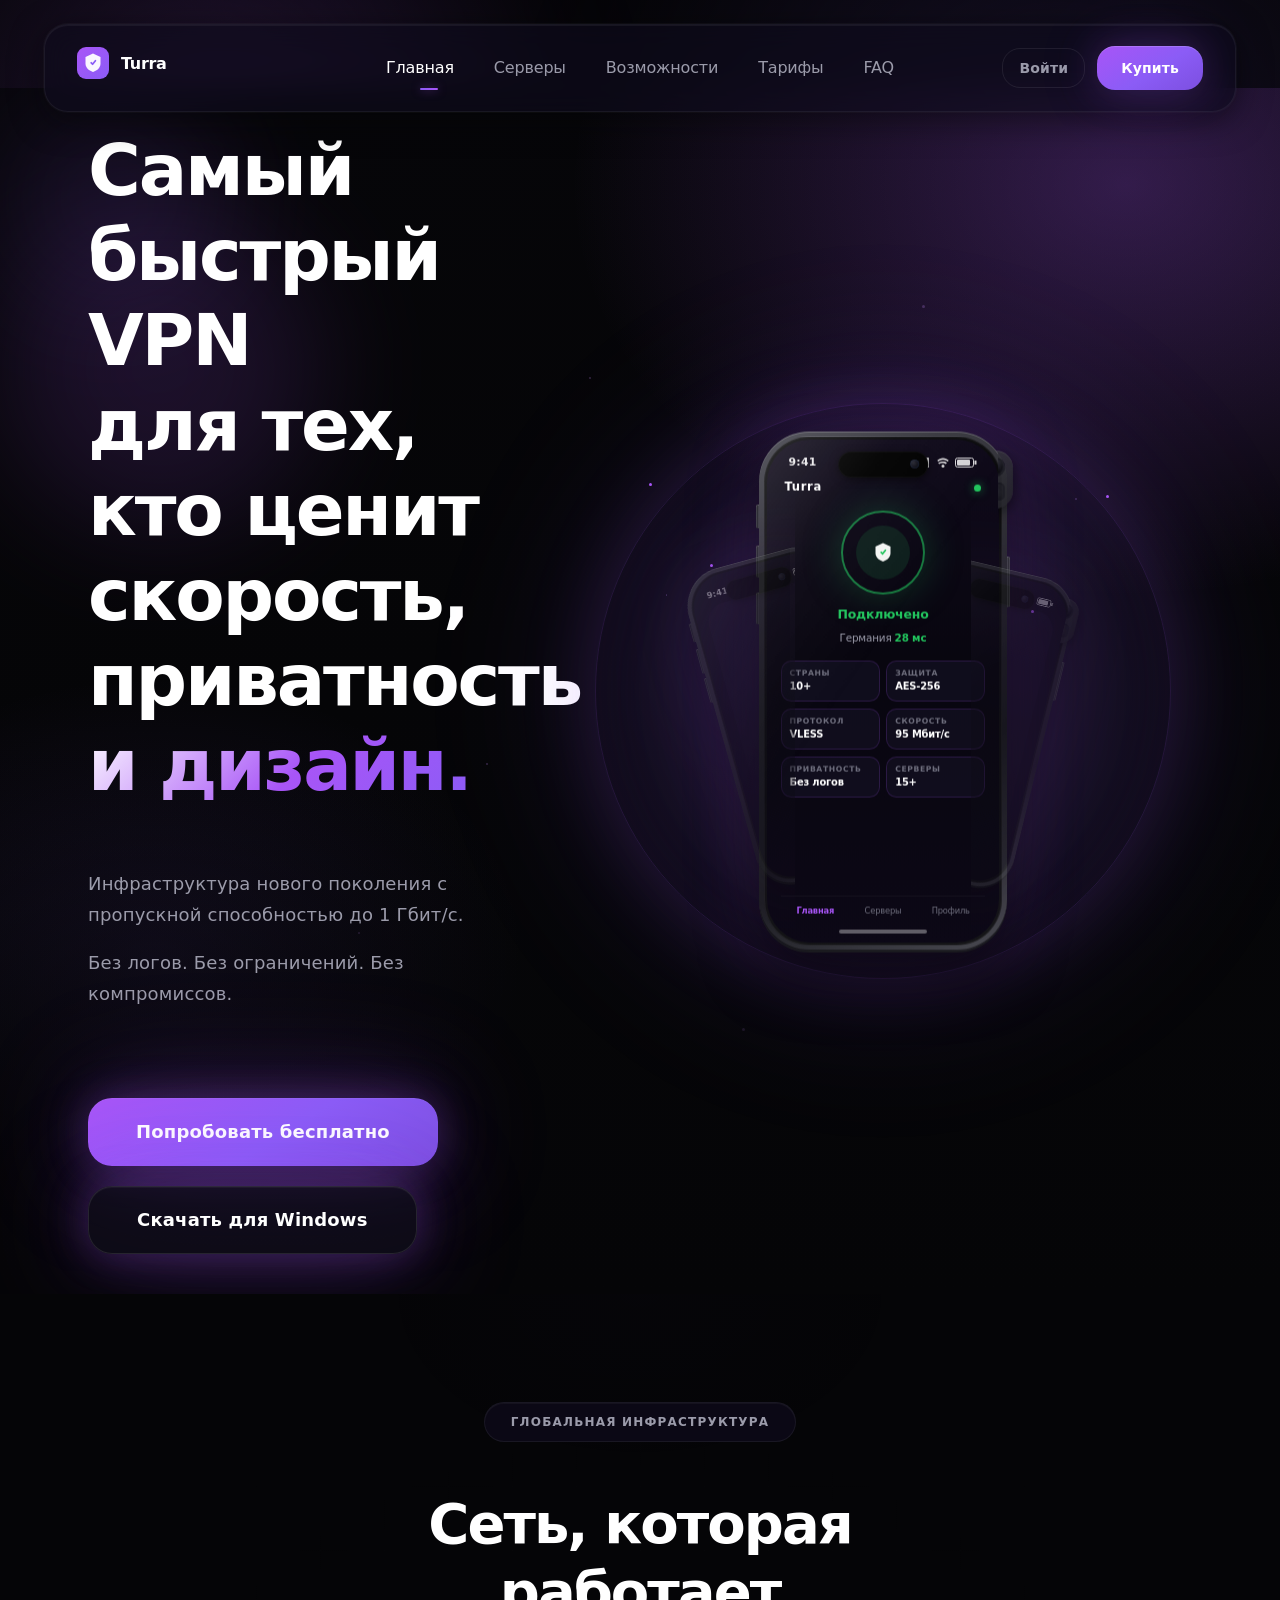
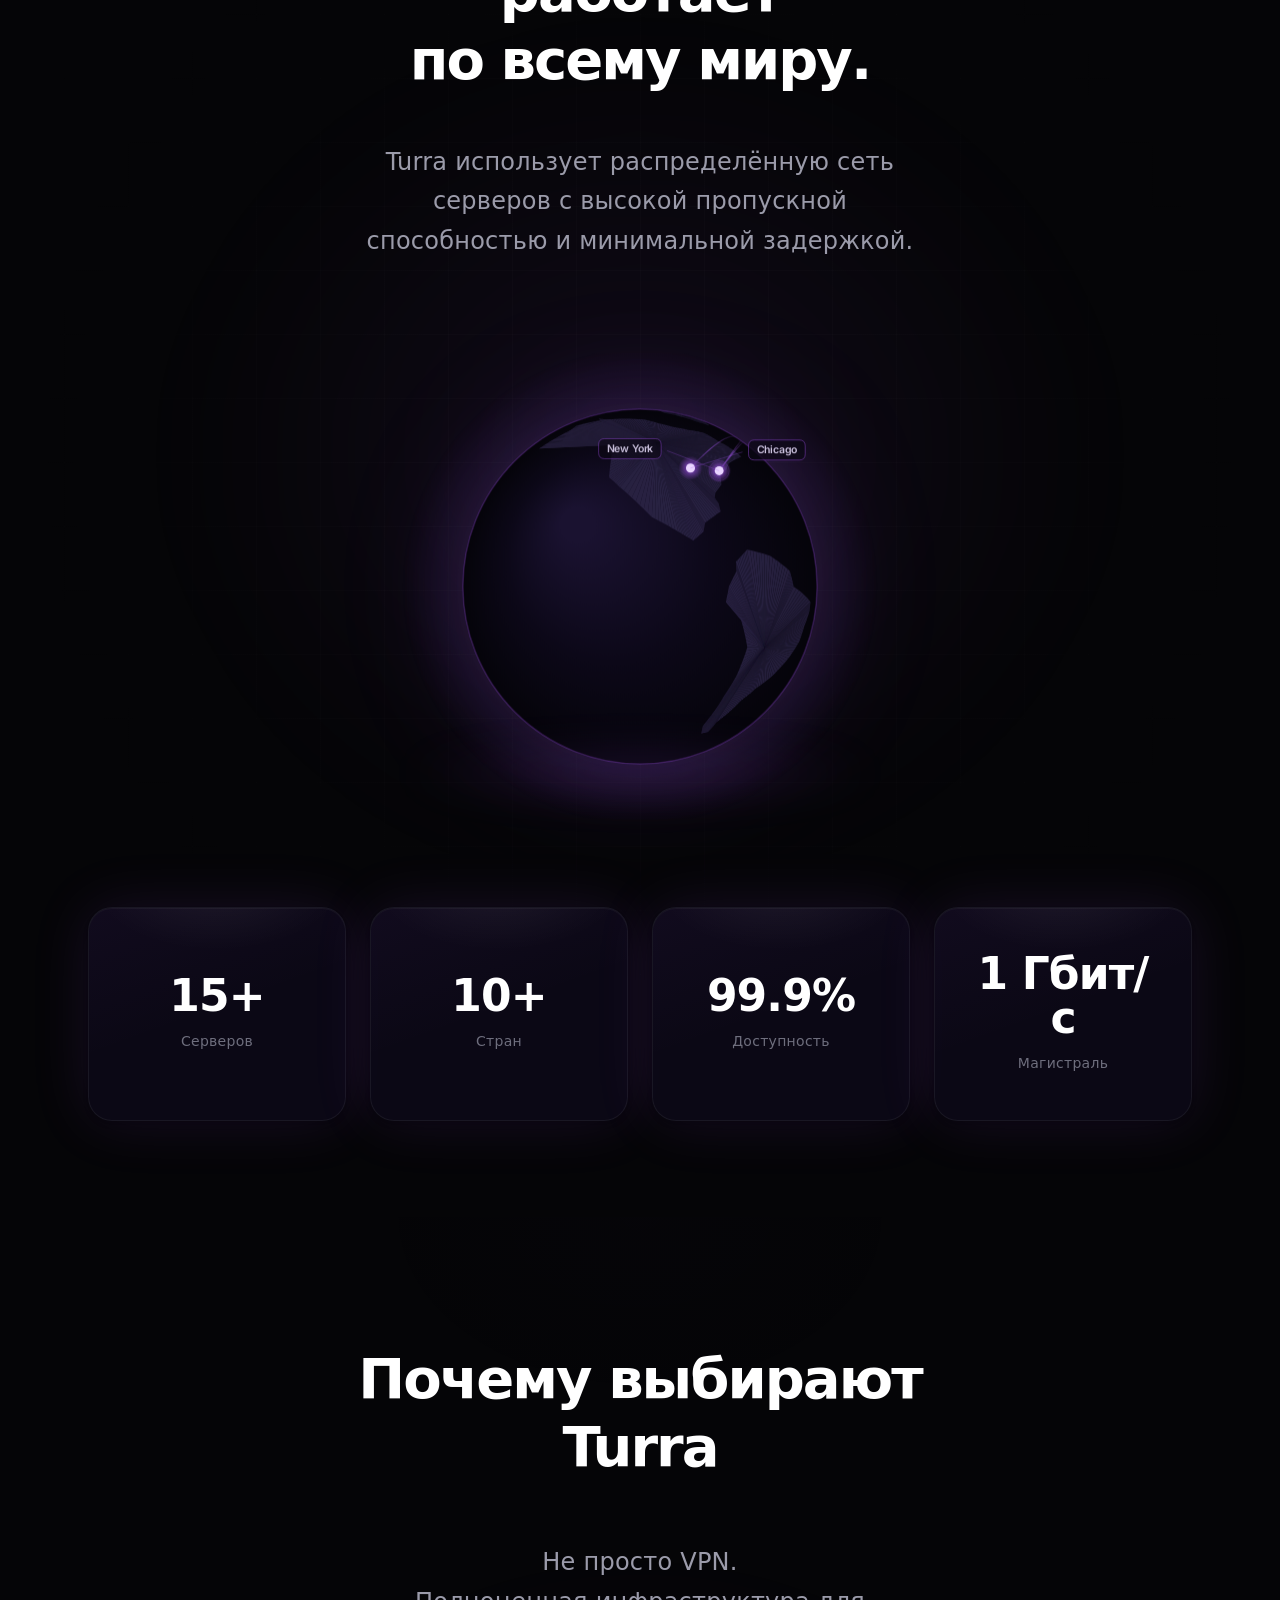
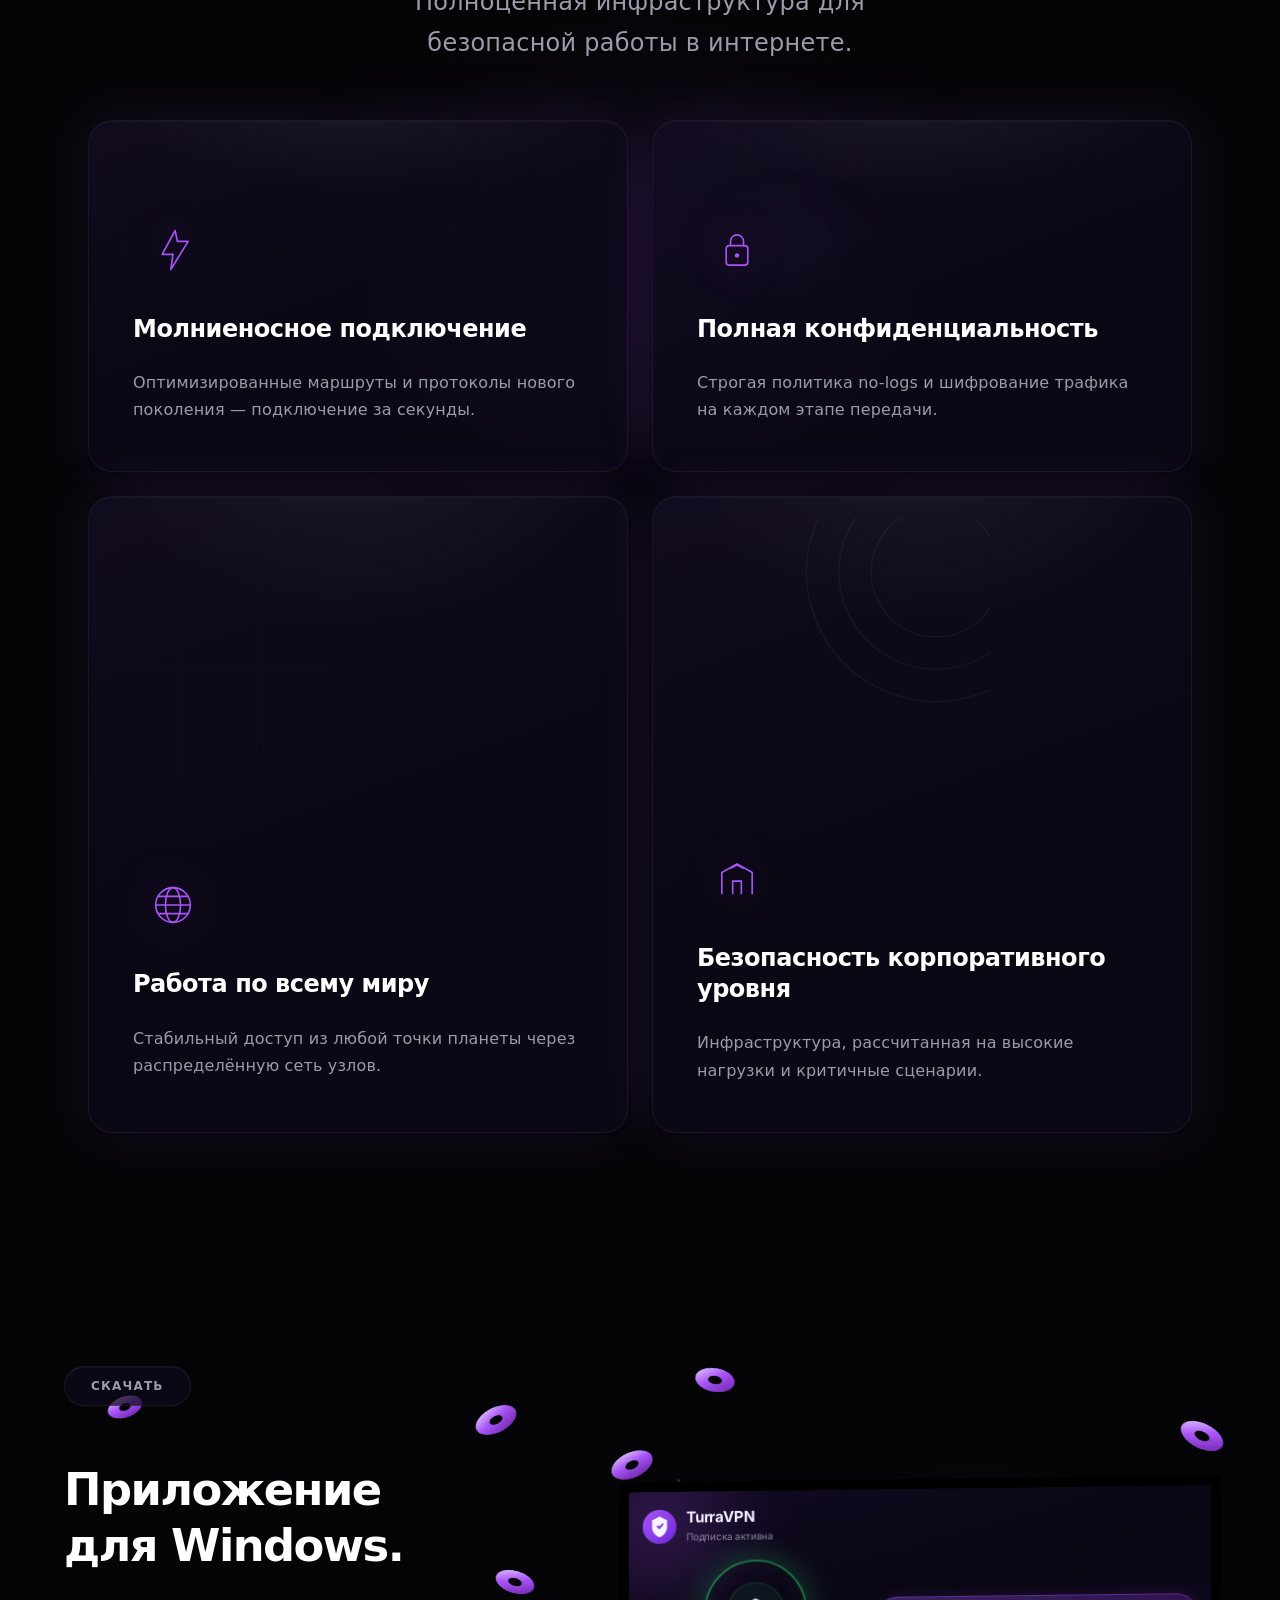
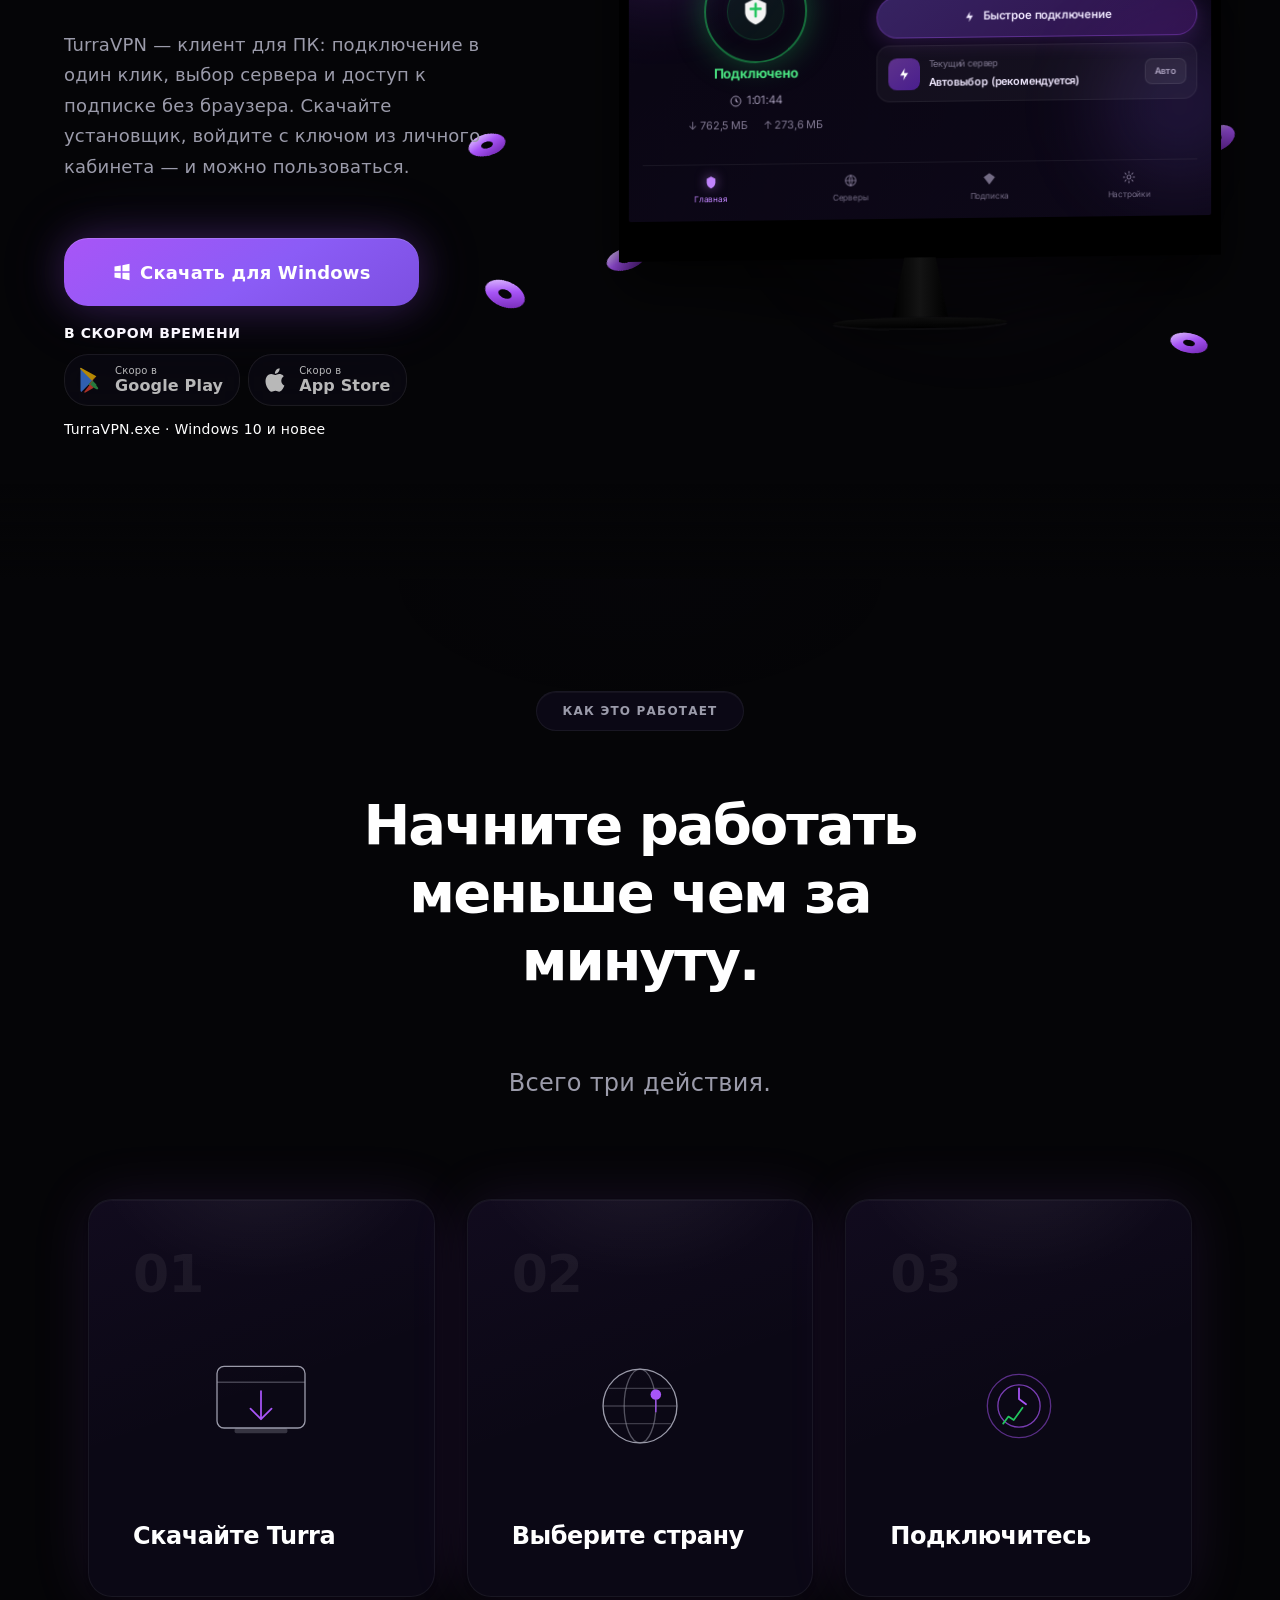
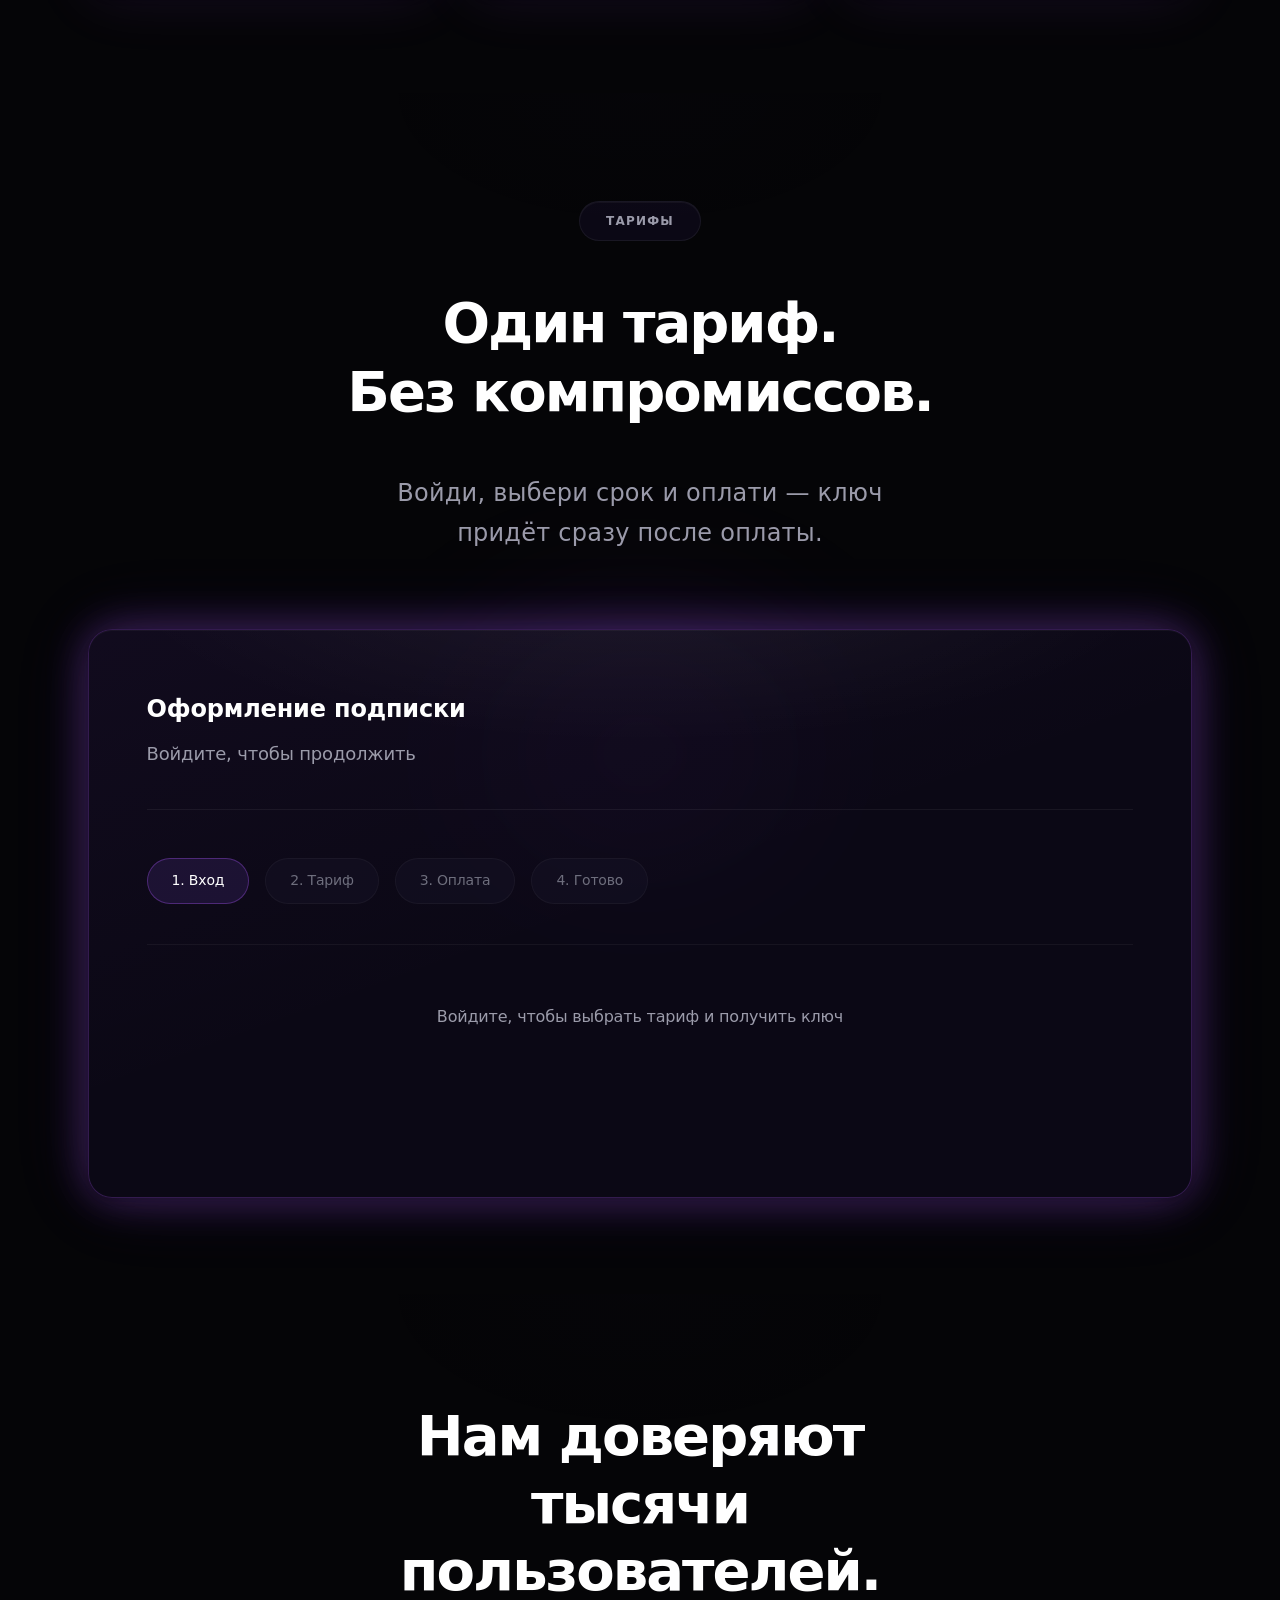
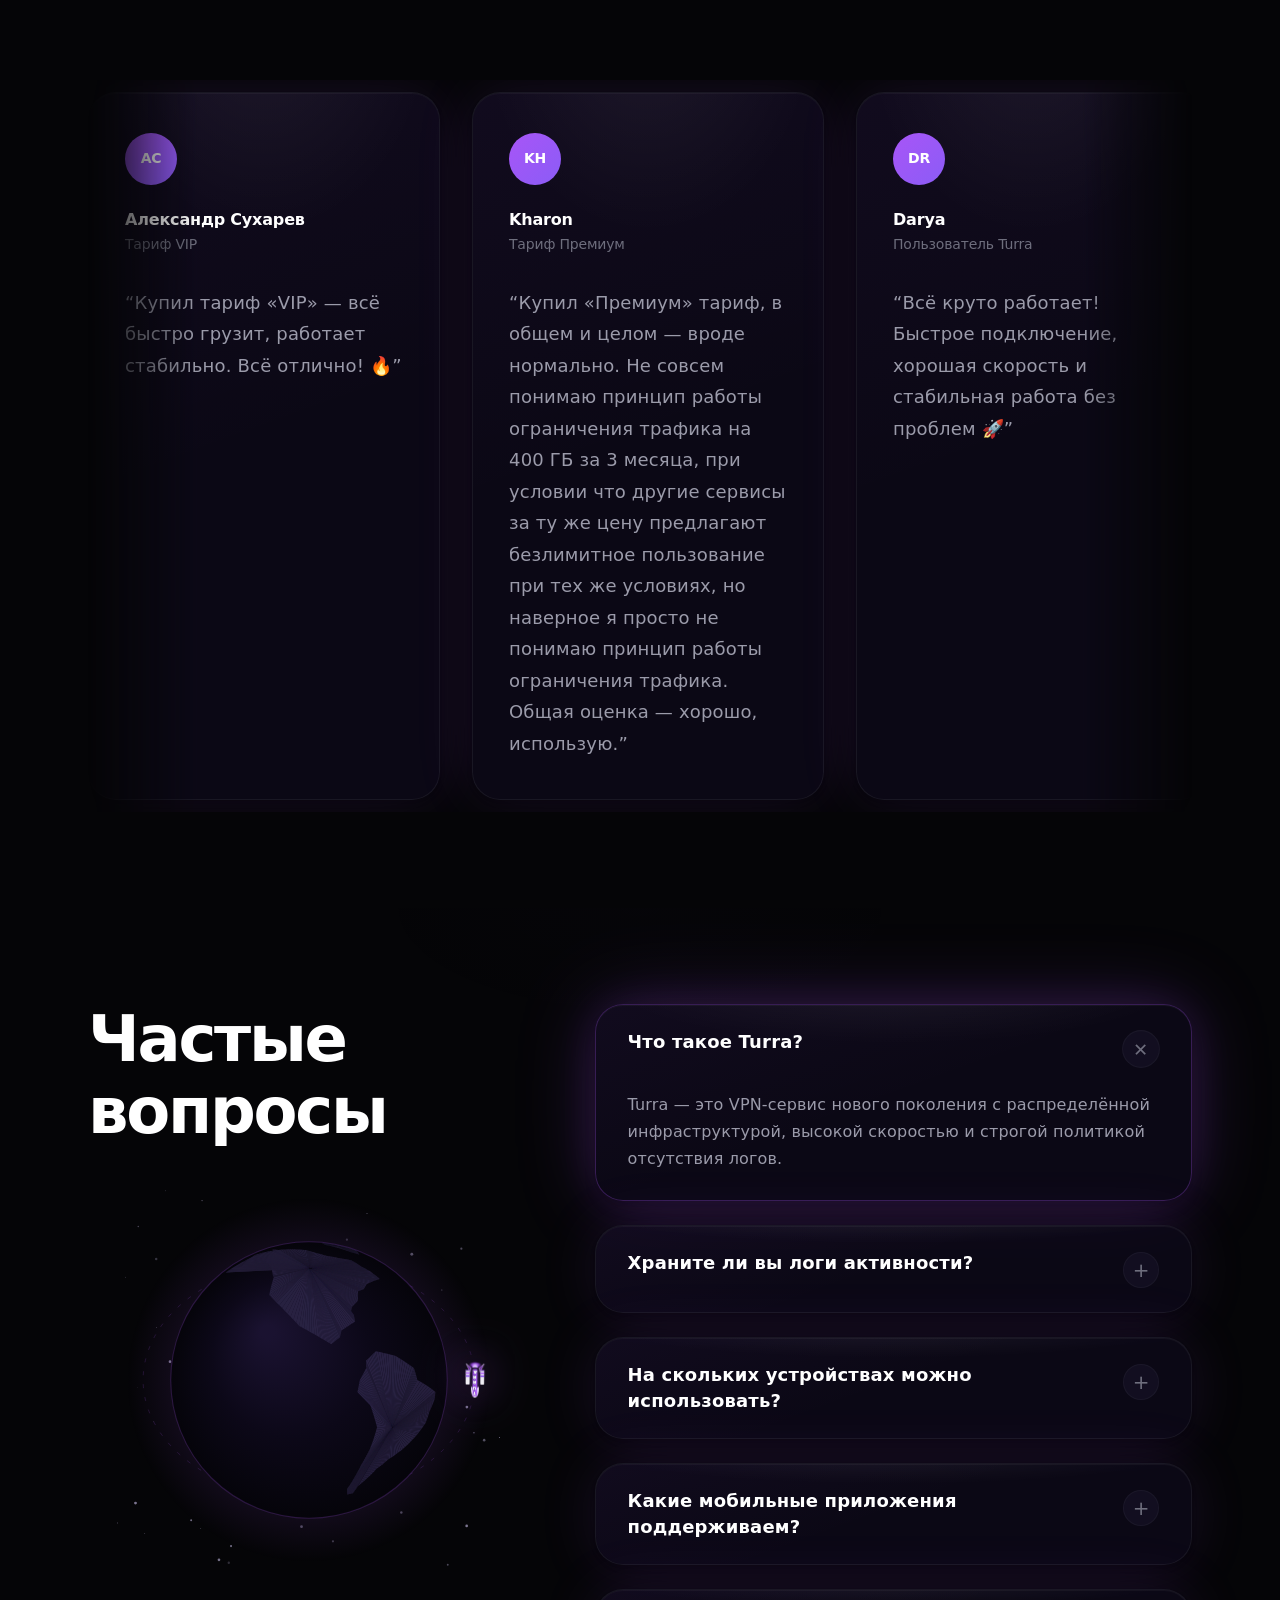
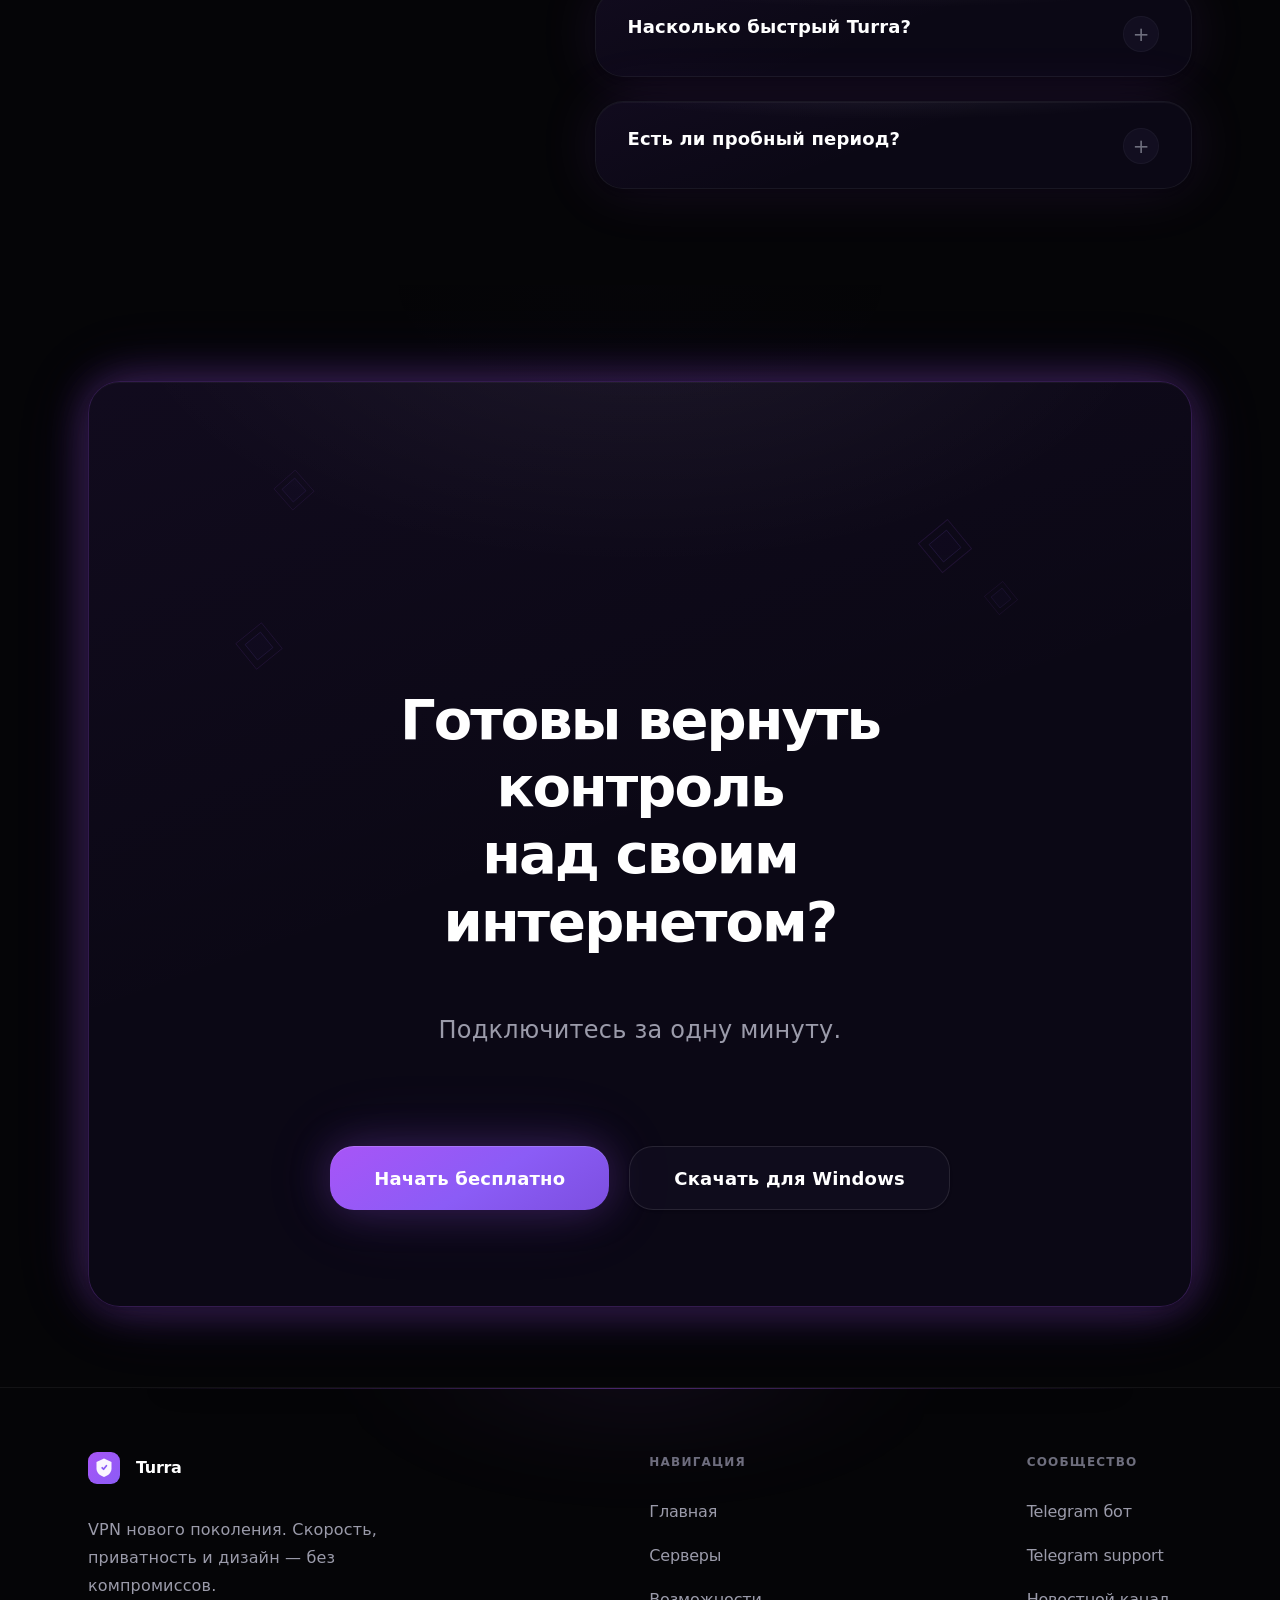
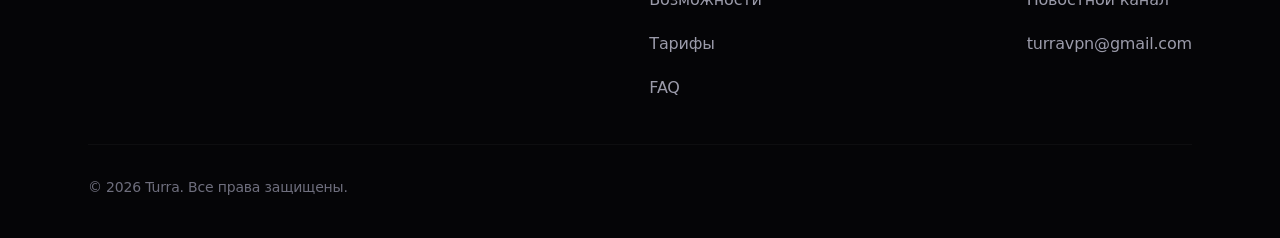
==== commit 02078517: "staging-proxy: Docker nginx /api proxy, siteUrl staging.turrasup.ru Co-authored-by: Cursor <cursorag" ====
--- a/index.html
+++ b/index.html
@@ -1,7 +1,7 @@
 <!doctype html>
 <html lang="ru">
   <head>
-    <script src="/config.js?v=1785069286616"></script>
+    <script src="/config.js?v=1785070907503"></script>
     <meta charset="UTF-8" />
     <meta name="viewport" content="width=device-width, initial-scale=1.0" />
     <meta name="theme-color" content="#05060a" />
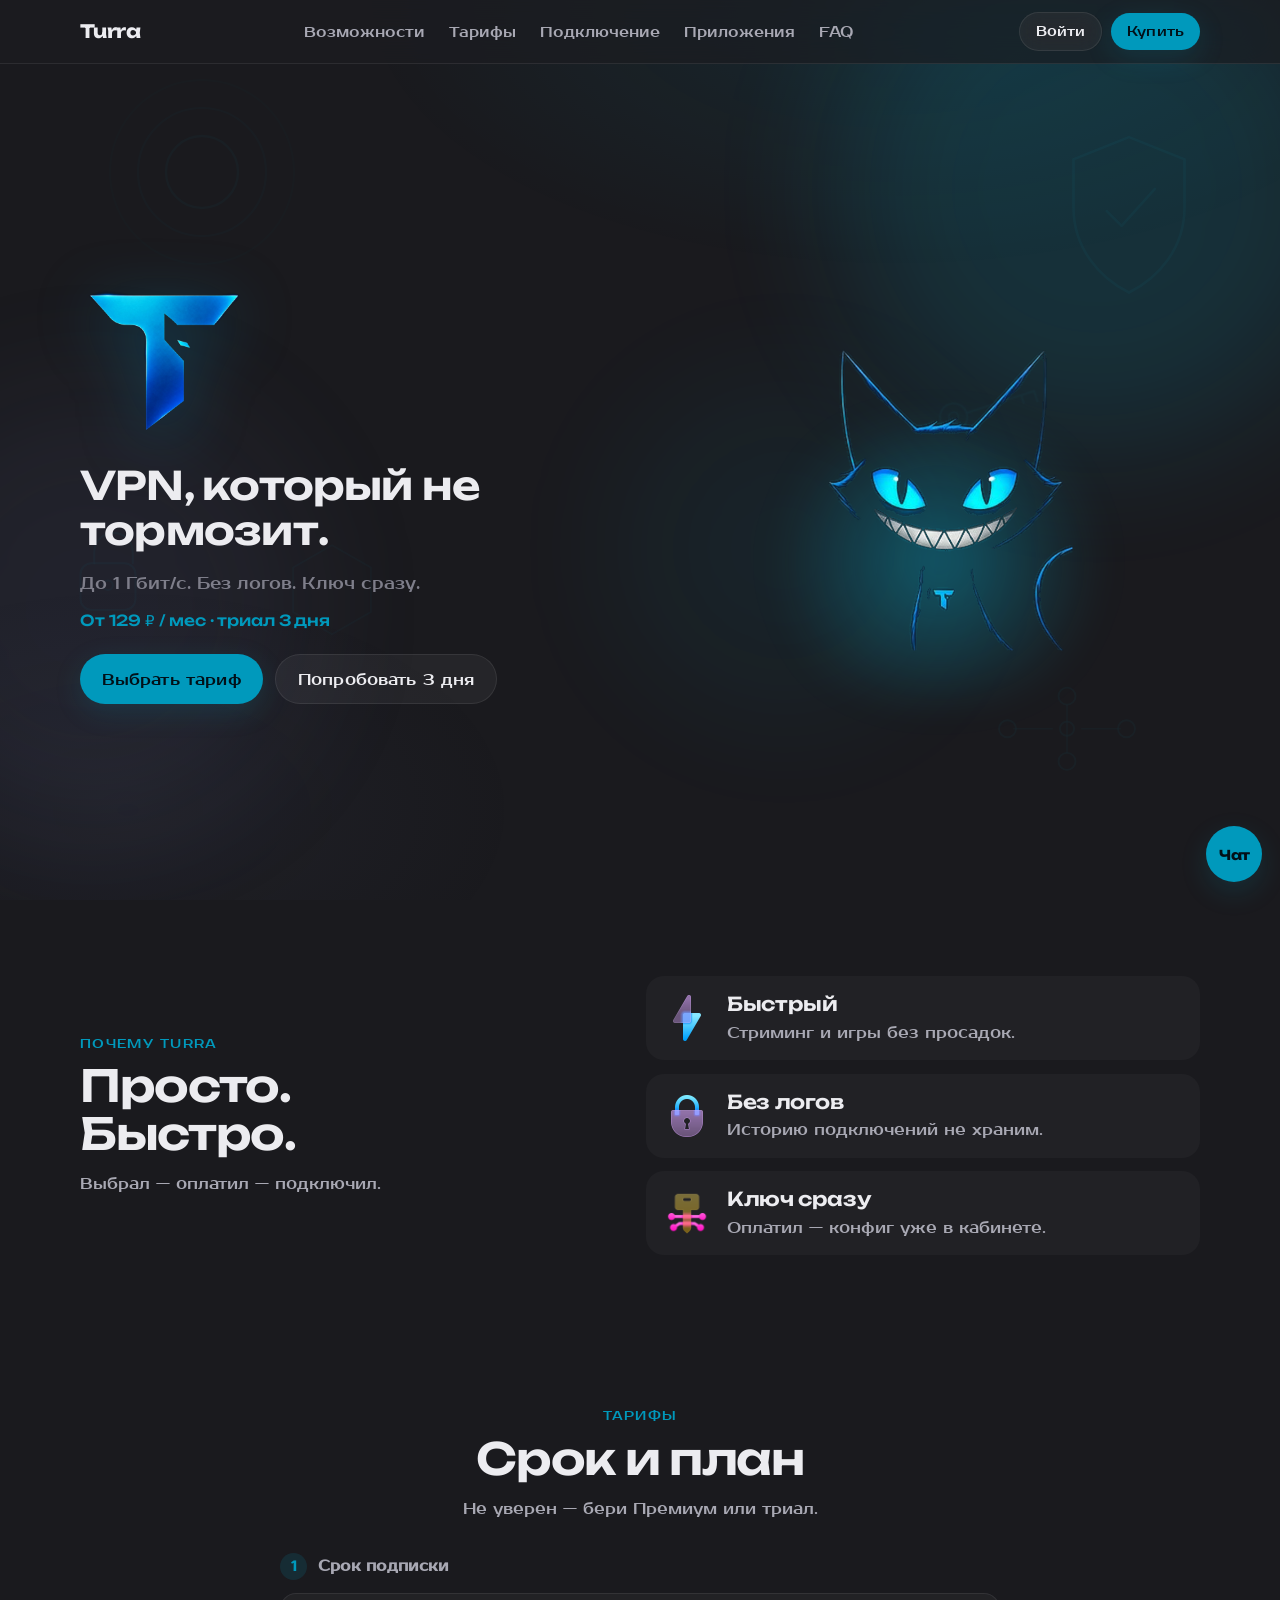
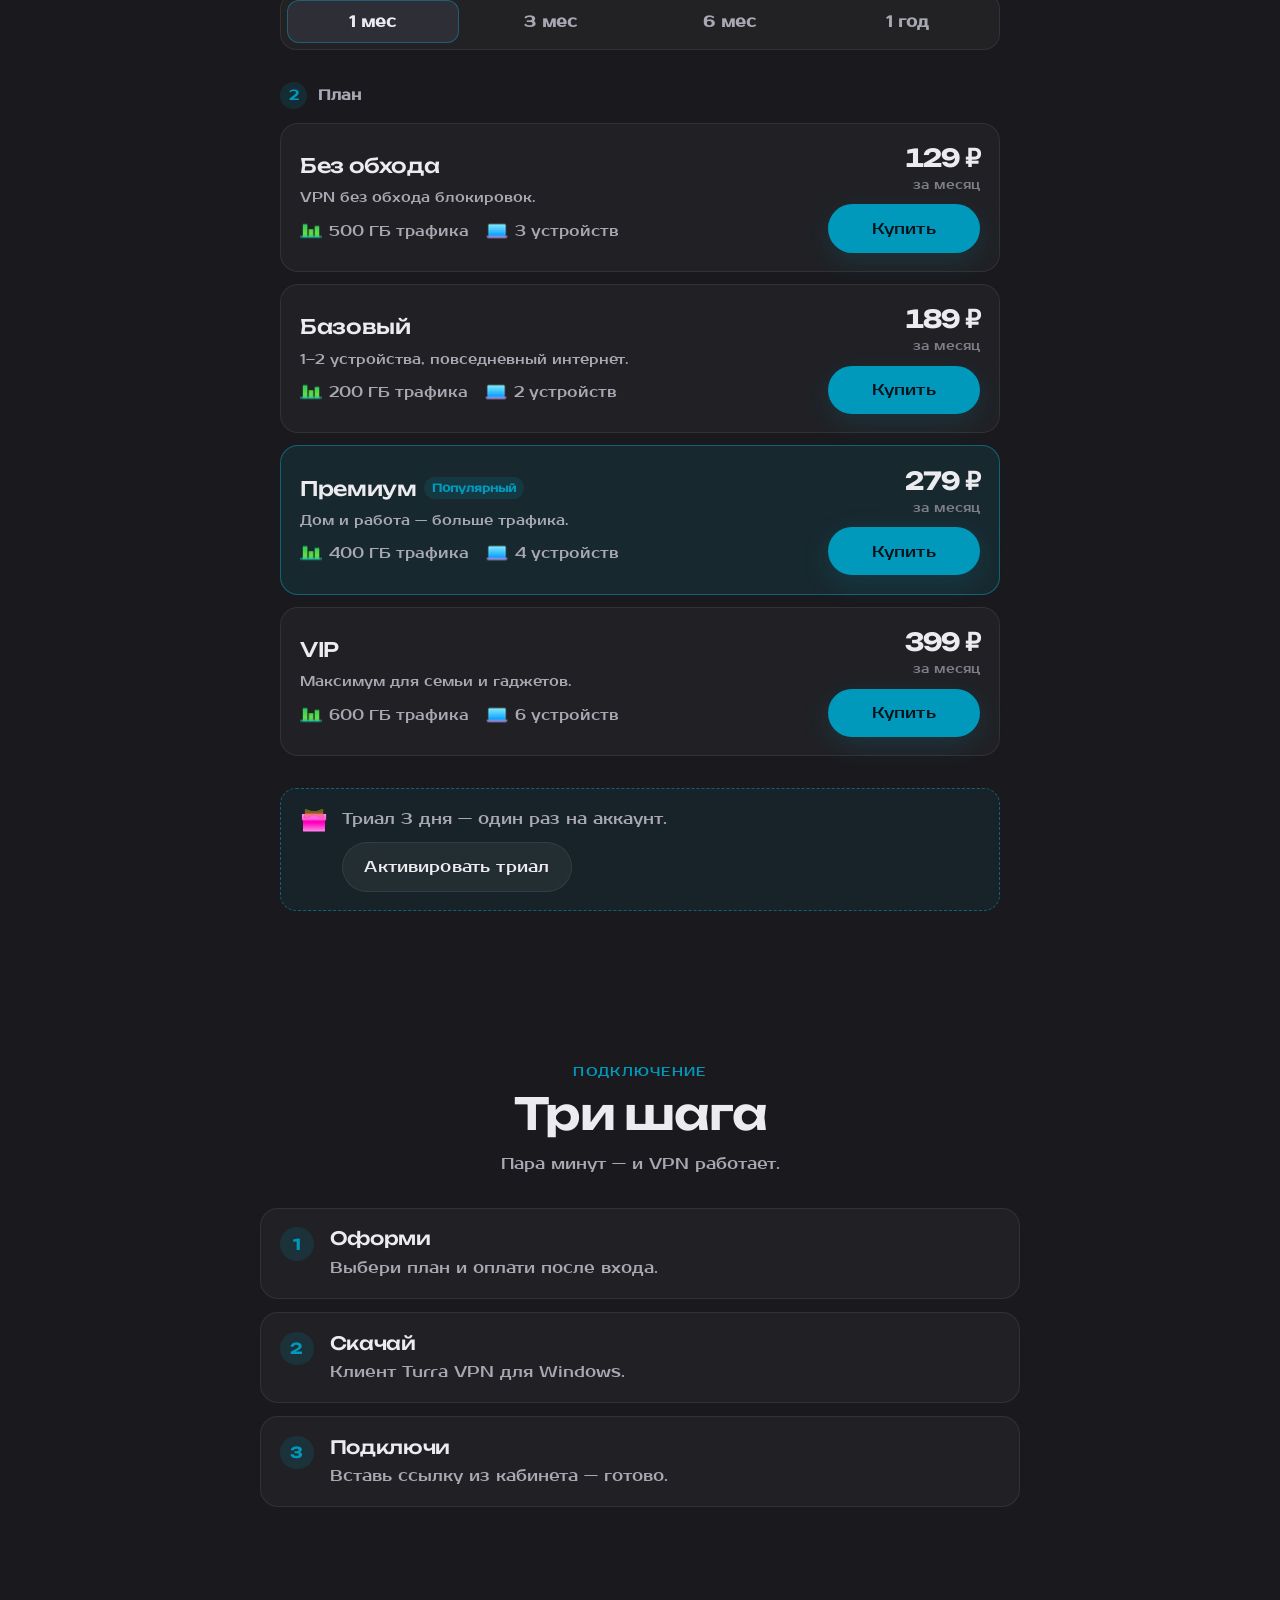
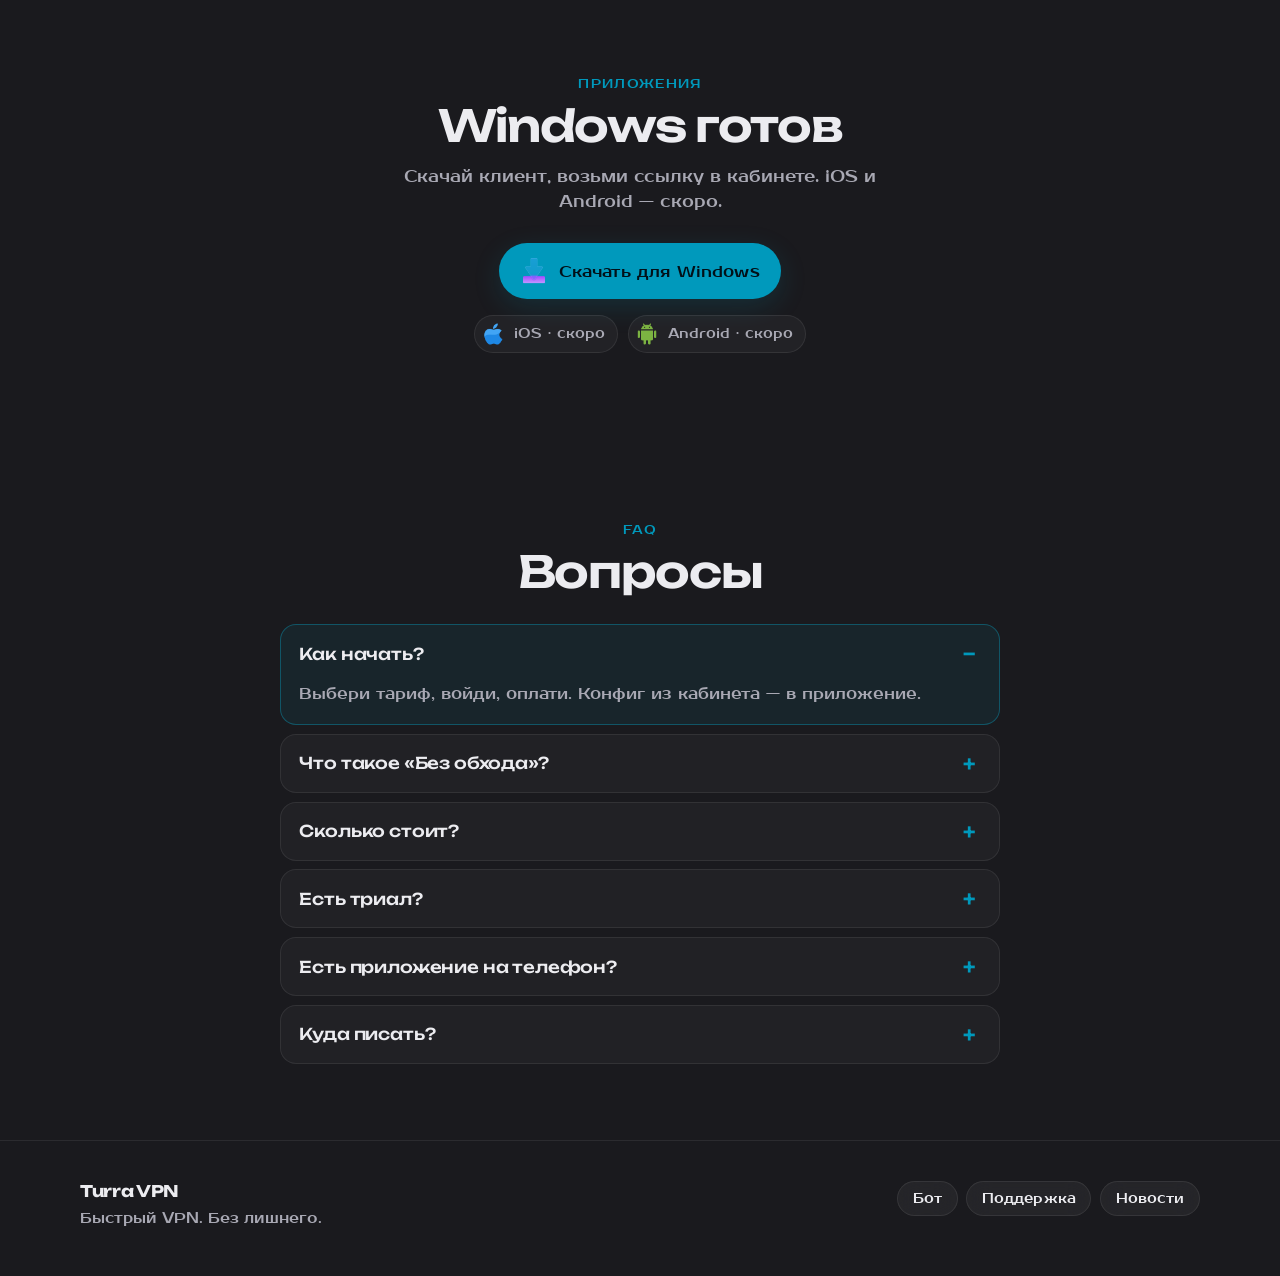
==== commit d1e73c33: "Add files via upload" ====
--- a/index.html
+++ b/index.html
@@ -1,42 +1,21 @@
 <!doctype html>
 <html lang="ru">
   <head>
-    <script src="/config.js?v=1785070907503"></script>
     <meta charset="UTF-8" />
+    <link rel="icon" type="image/png" href="/logo.png?v=3" />
     <meta name="viewport" content="width=device-width, initial-scale=1.0" />
-    <meta name="theme-color" content="#05060a" />
-    <title>Turra</title>
-    <link rel="icon" href="/favicon.svg" type="image/svg+xml" />
-    <link rel="icon" href="/assets/favicon.svg" type="image/svg+xml" />
-    <link rel="apple-touch-icon" href="/assets/favicon.svg" />
-    <link rel="preconnect" href="https://fonts.googleapis.com" />
-    <link rel="preconnect" href="https://fonts.gstatic.com" crossorigin />
-    <link
-      href="https://fonts.googleapis.com/css2?family=Inter:wght@400;500;600;700&display=swap"
-      rel="stylesheet"
+    <meta name="description" content="Turra VPN — быстрый и приватный VPN без логов." />
+    <meta name="referrer" content="strict-origin-when-cross-origin" />
+    <meta
+      http-equiv="Content-Security-Policy"
+      content="default-src 'self'; script-src 'self' 'unsafe-inline' https://telegram.org https://oauth.telegram.org; style-src 'self' 'unsafe-inline'; img-src 'self' data: blob: https:; font-src 'self' data:; connect-src 'self' https://cab.turrasup.net https://sub.turrasup.net https://oauth.yandex.ru https://login.yandex.ru wss: ws:; frame-src https://telegram.org https://oauth.telegram.org https://oauth.yandex.ru; frame-ancestors 'none'; base-uri 'self'; form-action 'self' https://oauth.yandex.ru; object-src 'none'"
     />
-    <script type="module" crossorigin src="/assets/index-JCLP66Zj.js"></script>
-    <link rel="modulepreload" crossorigin href="/assets/react-vendor-C2StAl4u.js">
-    <link rel="modulepreload" crossorigin href="/assets/motion-DjtP4-eQ.js">
-    <link rel="modulepreload" crossorigin href="/assets/canvas-IeHxA95V.js">
-    <link rel="modulepreload" crossorigin href="/assets/checkout-BCOK-Hsl.js">
-    <link rel="stylesheet" crossorigin href="/assets/canvas-ulxuyGo_.css">
-    <link rel="stylesheet" crossorigin href="/assets/checkout-UP11MMiF.css">
-    <link rel="stylesheet" crossorigin href="/assets/index-zR0UpJhF.css">
+    <title>Turra VPN</title>
+    <script src="/config.js"></script>
+    <script type="module" crossorigin src="/assets/index-D6JroVjn.js"></script>
+    <link rel="stylesheet" crossorigin href="/assets/index-u6ReBvAb.css">
   </head>
   <body>
-    <script>
-      (function () {
-        var params = new URLSearchParams(location.search);
-        var renew =
-          params.get('renew') === '1' ||
-          sessionStorage.getItem('turravpn_checkout_renew') === '1';
-        var scrollOnce = sessionStorage.getItem('turravpn_scroll_pricing_once') === '1';
-        if (renew || scrollOnce) return;
-        if (location.hash) history.replaceState(null, '', location.pathname + location.search);
-        window.scrollTo(0, 0);
-      })();
-    </script>
     <div id="root"></div>
   </body>
 </html>
--- a/assets/index-u6ReBvAb.css
+++ b/assets/index-u6ReBvAb.css
@@ -0,0 +1 @@
+@font-face{font-family:Unbounded;font-style:normal;font-display:swap;font-weight:500;src:url(/assets/unbounded-cyrillic-500-normal-vuFlZByi.woff2)format("woff2"),url(/assets/unbounded-cyrillic-500-normal-CRDmNtZY.woff)format("woff")}@font-face{font-family:Unbounded;font-style:normal;font-display:swap;font-weight:600;src:url(/assets/unbounded-cyrillic-600-normal-DW6uzIMB.woff2)format("woff2"),url(/assets/unbounded-cyrillic-600-normal-B-s5c2Kn.woff)format("woff")}@font-face{font-family:Unbounded;font-style:normal;font-display:swap;font-weight:700;src:url(/assets/unbounded-cyrillic-700-normal-BnWDpkfm.woff2)format("woff2"),url(/assets/unbounded-cyrillic-700-normal-BKv7sql3.woff)format("woff")}@font-face{font-family:Unbounded;font-style:normal;font-display:swap;font-weight:500;src:url(/assets/unbounded-latin-500-normal-4slEIF53.woff2)format("woff2"),url(/assets/unbounded-latin-500-normal-ZsrgWWU1.woff)format("woff")}@font-face{font-family:Unbounded;font-style:normal;font-display:swap;font-weight:600;src:url(/assets/unbounded-latin-600-normal-oRSANpZr.woff2)format("woff2"),url(/assets/unbounded-latin-600-normal-BPdB_PEv.woff)format("woff")}@font-face{font-family:Unbounded;font-style:normal;font-display:swap;font-weight:700;src:url(/assets/unbounded-latin-700-normal-CaoNriVp.woff2)format("woff2"),url(/assets/unbounded-latin-700-normal-CZtriu5h.woff)format("woff")}@font-face{font-family:Prosto One;font-style:normal;font-display:swap;font-weight:400;src:url(/assets/prosto-one-cyrillic-400-normal-DpE77xoF.woff2)format("woff2"),url(/assets/prosto-one-cyrillic-400-normal-DgTPQkNo.woff)format("woff")}@font-face{font-family:Prosto One;font-style:normal;font-display:swap;font-weight:400;src:url(/assets/prosto-one-latin-400-normal-DwJZ1Dnf.woff2)format("woff2"),url(/assets/prosto-one-latin-400-normal-VYFmzdru.woff)format("woff")}.ambient{z-index:0;pointer-events:none;position:fixed;inset:0;overflow:hidden}.ambient__orb{filter:blur(72px);opacity:.45;will-change:transform;border-radius:50%;position:absolute}.ambient__orb--a{width:42vw;max-width:520px;height:42vw;max-height:520px;animation:ambient-drift-a 26s var(--ease-in-out) infinite;background:#00d4ff47;top:-8%;right:-6%}.ambient__orb--b{width:36vw;max-width:440px;height:36vw;max-height:440px;animation:ambient-drift-b 32s var(--ease-in-out) infinite;background:#7882be33;bottom:8%;left:-10%}.ambient__orb--c{width:28vw;max-width:340px;height:28vw;max-height:340px;animation:ambient-drift-c 24s var(--ease-in-out) infinite;background:#00d4ff1f;top:42%;left:48%}.ambient__haze{animation:ambient-haze 20s var(--ease-in-out) infinite alternate;background:radial-gradient(70% 50% at 70% 0,#00d4ff14,#0000 60%),radial-gradient(55% 45% at 10% 90%,#646ea012,#0000 55%);position:absolute;inset:0}.ambient__shapes{color:#00d4ff8c;position:absolute;inset:0}.ambient__shape{opacity:.07;will-change:transform, opacity;position:absolute}.ambient__shape--shield{width:min(148px,22vw);animation:ambient-shape-a 34s var(--ease-in-out) infinite;top:14%;right:6%}.ambient__shape--lock{opacity:.055;width:min(88px,14vw);animation:ambient-shape-b 40s var(--ease-in-out) infinite;top:58%;left:5%}.ambient__shape--nodes{opacity:.06;width:min(170px,28vw);animation:ambient-shape-c 36s var(--ease-in-out) infinite;bottom:12%;right:10%}.ambient__shape--rings{opacity:.05;width:min(200px,32vw);animation:ambient-shape-d 42s var(--ease-in-out) infinite;top:8%;left:8%}.ambient__shape--key{opacity:.05;width:min(120px,18vw);animation:ambient-shape-e 38s var(--ease-in-out) infinite;top:42%;right:18%;transform:rotate(-18deg)}.ambient__shape--hex{opacity:.045;width:min(100px,15vw);animation:ambient-shape-f 44s var(--ease-in-out) infinite;bottom:28%;left:22%}@keyframes ambient-drift-a{0%,to{transform:translate(0)scale(1)}50%{transform:translate(-4%,7%)scale(1.05)}}@keyframes ambient-drift-b{0%,to{transform:translate(0)scale(1)}50%{transform:translate(8%,-5%)scale(1.06)}}@keyframes ambient-drift-c{0%,to{opacity:.35;transform:translate(-14%)scale(1)}50%{opacity:.5;transform:translate(6%,8%)scale(1.08)}}@keyframes ambient-haze{0%{opacity:.7}to{opacity:1}}@keyframes ambient-shape-a{0%,to{transform:translate(0)}50%{transform:translate(-12px,18px)}}@keyframes ambient-shape-b{0%,to{transform:translate(0)}50%{transform:translate(14px,-10px)}}@keyframes ambient-shape-c{0%,to{transform:translate(0)}50%{transform:translate(-10px,-14px)}}@keyframes ambient-shape-d{0%,to{transform:translate(0)scale(1)}50%{transform:translate(16px,10px)scale(1.04)}}@keyframes ambient-shape-e{0%,to{transform:rotate(-18deg)translate(0)}50%{transform:rotate(-18deg)translate(-8px,12px)}}@keyframes ambient-shape-f{0%,to{transform:translate(0)rotate(0)}50%{transform:translate(10px,-8px)rotate(6deg)}}@media (width<=720px){.ambient__shape--key,.ambient__shape--hex{display:none}.ambient__shape--shield{opacity:.055;width:96px}.ambient__shape--nodes{width:120px}.ambient__shape--rings{width:130px}}@media (prefers-reduced-motion:reduce){.ambient__orb,.ambient__haze,.ambient__shape{animation:none}}.auth-modal{z-index:80;animation:fade var(--dur-med) var(--ease-soft) both;place-items:center;padding:1.25rem;display:grid;position:fixed;inset:0}.auth-modal__backdrop{-webkit-backdrop-filter:blur(8px);backdrop-filter:blur(8px);cursor:pointer;transition:opacity var(--dur-med) var(--ease-soft);background:#0c0c0e9e;border:0;position:absolute;inset:0}.auth-modal__panel{background:var(--bg-elevated);border:1px solid var(--line);width:min(420px,100%);box-shadow:var(--shadow);animation:rise var(--dur-slow) var(--ease-out) both;border-radius:24px;padding:2rem 1.6rem 1.6rem;position:relative}.auth-modal__close{color:var(--ink-faint);cursor:pointer;background:0 0;border:0;font-size:1.5rem;line-height:1;position:absolute;top:.75rem;right:.85rem}.auth-modal__kicker{font-family:var(--font-body);color:var(--accent);letter-spacing:.1em;text-transform:uppercase;margin:0;font-size:1rem;font-weight:400}.auth-modal__panel h2{font-family:var(--font-display);letter-spacing:-.01em;margin:.4rem 0 0;font-weight:400}.auth-modal__sub{font-family:var(--font-body);color:var(--ink-soft);margin:.55rem 0 0;line-height:1.45}.auth-modal__actions{gap:.7rem;margin-top:1.5rem;display:grid}.auth-modal__error{color:#ffb4b4;background:#dc3c3c1f;border-radius:12px;margin:1rem 0 0;padding:.75rem .9rem;font-size:.92rem;line-height:1.4}.auth-modal__telegram{justify-content:center;min-height:44px;display:flex}.auth-modal__divider{color:var(--ink-soft);align-items:center;gap:.75rem;font-size:.8rem;display:flex}.auth-modal__divider:before,.auth-modal__divider:after{content:"";background:var(--line);flex:1;height:1px}.auth-provider{border:1px solid var(--line);width:100%;color:var(--ink);cursor:pointer;transition:background var(--dur-med) var(--ease-soft), transform var(--dur-fast) var(--ease-out), border-color var(--dur-med) var(--ease-soft);background:#ffffff0a;border-radius:14px;justify-content:center;align-items:center;padding:.9rem 1rem;font-weight:600;display:flex}.auth-provider__row{align-items:center;gap:.5rem;min-width:12.5rem;display:inline-flex}.auth-provider__row svg{flex-shrink:0;width:20px;height:20px;display:block}.auth-provider:hover{background:#ffffff14}.auth-provider:active{transform:scale(.99)}@media (width<=480px){.auth-modal{place-items:center;padding:1rem}.auth-modal__panel{border-radius:20px;width:100%;padding:1.6rem 1.2rem 1.25rem}}.site-header{z-index:40;height:var(--header-h);-webkit-backdrop-filter:saturate(140%)blur(20px);backdrop-filter:saturate(140%)blur(20px);border-bottom:1px solid var(--line);background:#1c1c20b8;position:sticky;top:0}.site-header__inner{grid-template-columns:auto 1fr auto;align-items:center;gap:1rem;height:100%;display:grid}.site-logo{font-family:var(--font-display);letter-spacing:-.03em;color:var(--ink);white-space:nowrap;font-size:1.15rem;font-weight:700}.site-nav{color:var(--ink-soft);justify-content:center;gap:1.5rem;min-width:0;font-size:.92rem;font-weight:500;display:flex}.site-nav button{appearance:none;color:inherit;font:inherit;cursor:pointer;transition:color var(--dur-med) var(--ease-soft);background:0 0;border:0;margin:0;padding:0}.site-nav button:hover{color:var(--ink)}.site-header__actions{flex-shrink:0;justify-content:flex-end;align-items:center;gap:.55rem;display:flex}.site-header__actions .btn{white-space:nowrap;padding:.55rem 1rem;font-size:.9rem}.site-header__burger{border:1px solid var(--line);width:2.35rem;height:2.35rem;color:var(--ink);cursor:pointer;transition:background var(--dur-med) var(--ease-soft), border-color var(--dur-med) var(--ease-soft), transform var(--dur-fast) var(--ease-out);background:#ffffff0a;border-radius:12px;flex-direction:column;place-content:center;place-items:center;gap:3px;padding:0;display:none}.site-header__burger span{width:.9rem;height:1.5px;transition:transform var(--dur-med) var(--ease-out), opacity var(--dur-fast) var(--ease-soft);background:currentColor;border-radius:2px;display:block}.site-header__burger.is-open span:first-child{transform:translateY(4.5px)rotate(45deg)}.site-header__burger.is-open span:nth-child(2){opacity:0}.site-header__burger.is-open span:nth-child(3){transform:translateY(-4.5px)rotate(-45deg)}.site-header__menu{display:none}@media (width<=820px){.site-header{height:auto;min-height:var(--header-h)}.site-header__inner{height:var(--header-h);grid-template-columns:auto 1fr;gap:.5rem}.site-logo{font-size:1rem}.site-nav--desktop{display:none}.site-header__burger{display:grid}.site-header__actions .btn{box-sizing:border-box;height:2rem;padding:.42rem .7rem;font-size:.78rem}.site-header__burger{border-radius:999px;gap:2.5px;width:2rem;height:2rem}.site-header__burger span{width:.72rem}.site-header__burger.is-open span:first-child{transform:translateY(4px)rotate(45deg)}.site-header__burger.is-open span:nth-child(3){transform:translateY(-4px)rotate(-45deg)}.site-header__logout,.site-header__login{display:none!important}.site-header__menu{border-bottom:1px solid var(--line);-webkit-backdrop-filter:blur(16px);backdrop-filter:blur(16px);transform-origin:top;animation:header-menu-in var(--dur-med) var(--ease-out) both;background:#16161af5;padding:.55rem 1rem .9rem;display:block;position:absolute;top:100%;left:0;right:0}.site-header__menu[hidden]{display:none!important}.site-header__menu-nav{max-width:var(--container,1100px);gap:.2rem;margin:0 auto;display:grid}.site-header__menu-nav button{text-align:left;width:100%;color:var(--ink);font-family:var(--font-display);letter-spacing:-.02em;cursor:pointer;transition:background var(--dur-med) var(--ease-soft), color var(--dur-med) var(--ease-soft), transform var(--dur-fast) var(--ease-out);background:0 0;border:0;border-radius:12px;padding:.75rem .65rem;font-size:1.05rem;font-weight:500}.site-header__menu-nav button:hover,.site-header__menu-nav button:active{color:var(--accent);background:#00d4ff1a}.site-header__menu-logout,.site-header__menu-login{margin-top:.25rem;border-top:1px solid var(--line)!important;color:var(--ink-soft)!important;border-radius:0 0 12px 12px!important;font-size:.95rem!important}}@keyframes header-menu-in{0%{opacity:0;transform:translateY(-10px)}to{opacity:1;transform:translateY(0)}}.logout-confirm{z-index:90;animation:fade var(--dur-med) var(--ease-soft) both;place-items:center;padding:1.25rem;display:grid;position:fixed;inset:0}.logout-confirm__backdrop{-webkit-backdrop-filter:blur(8px);backdrop-filter:blur(8px);cursor:pointer;background:#0c0c0e9e;border:0;position:absolute;inset:0}.logout-confirm__panel{background:var(--bg-elevated);border:1px solid var(--line);width:min(360px,100%);box-shadow:var(--shadow);animation:rise var(--dur-slow) var(--ease-out) both;text-align:center;border-radius:20px;padding:1.6rem 1.4rem 1.35rem;position:relative}.logout-confirm__kicker{font-family:var(--font-body);color:var(--accent);letter-spacing:.1em;text-transform:uppercase;margin:0;font-size:.82rem}.logout-confirm__panel h2{font-family:var(--font-display);letter-spacing:-.02em;margin:.45rem 0 0;font-size:1.35rem;font-weight:600}.logout-confirm__sub{color:var(--ink-soft);margin:.55rem 0 0;font-size:.95rem;line-height:1.45}.logout-confirm__actions{grid-template-columns:1fr 1fr;gap:.55rem;margin-top:1.35rem;display:grid}.logout-confirm__actions .btn{width:100%}@media (width<=420px){.logout-confirm__panel{padding:1.4rem 1.15rem 1.2rem}}.page-loader{z-index:55;-webkit-backdrop-filter:blur(10px);animation:page-loader-in var(--dur-fast) var(--ease-soft) both;pointer-events:all;background:radial-gradient(60% 50% at 50% 40%,#00d4ff1f,#0000 70%),#121216eb;place-items:center;display:grid;position:fixed;inset:0}.page-loader.is-leaving{animation:page-loader-out var(--dur-med) var(--ease-soft) both;pointer-events:none}.page-loader__inner{animation:page-loader-rise var(--dur-slow) var(--ease-out) both;flex-direction:column;align-items:center;gap:1rem;display:flex}.page-loader.is-leaving .page-loader__inner{animation:page-loader-sink var(--dur-med) var(--ease-soft) both}.page-loader__mark{place-items:center;width:4.5rem;height:4.5rem;display:grid;position:relative}.page-loader__logo{z-index:1;object-fit:contain;border-radius:14px;width:3.25rem;height:3.25rem;position:relative}.page-loader__ring{animation:page-loader-pulse 1.6s var(--ease-out) infinite;border:1.5px solid #00d4ff73;border-radius:50%;position:absolute;inset:0}.page-loader__ring--delay{border-color:#00d4ff47;animation-delay:.45s}.page-loader__brand{font-family:var(--font-display);letter-spacing:.04em;color:var(--ink);margin:0;font-size:.95rem;font-weight:600}.page-loader__bar{background:#00d4ff33;border-radius:999px;width:4.5rem;height:2px;display:block;position:relative;overflow:hidden}.page-loader__bar:after{content:"";border-radius:inherit;background:var(--accent);width:40%;animation:page-loader-bar .9s var(--ease-in-out) infinite;position:absolute;inset:0}@keyframes page-loader-in{0%{opacity:0}to{opacity:1}}@keyframes page-loader-out{0%{opacity:1}to{opacity:0}}@keyframes page-loader-rise{0%{opacity:0;transform:translateY(10px)scale(.96)}to{opacity:1;transform:translateY(0)scale(1)}}@keyframes page-loader-sink{0%{opacity:1;transform:translateY(0)scale(1)}to{opacity:0;transform:translateY(-6px)scale(.98)}}@keyframes page-loader-pulse{0%{opacity:.9;transform:scale(.85)}to{opacity:0;transform:scale(1.35)}}@keyframes page-loader-bar{0%{transform:translate(-120%)}to{transform:translate(280%)}}@media (prefers-reduced-motion:reduce){.page-loader__ring,.page-loader__bar:after{animation:none}.page-loader__ring{opacity:.5}.page-loader__bar:after{opacity:.6;width:100%;transform:none}}.protected-flash{z-index:80;pointer-events:none;-webkit-backdrop-filter:blur(6px);backdrop-filter:blur(6px);animation:flash-veil-in var(--dur-med) var(--ease-soft) both;background:#0c0c0e73;place-items:center;padding:1.25rem;display:grid;position:fixed;inset:0}.protected-flash.is-leaving{animation:flash-veil-out var(--dur-med) var(--ease-soft) both}.protected-flash__card{pointer-events:auto;width:min(100%,22rem);max-width:22rem;color:var(--ink);text-align:left;cursor:pointer;animation:flash-card-in var(--dur-slow) var(--ease-out) both;background:radial-gradient(120% 140% at 0 0,#00d4ff38,#0000 55%),#1c1c20f5;border:1px solid #00d4ff59;border-radius:20px;align-items:center;gap:1.1rem;padding:1.15rem 1.25rem;display:flex;box-shadow:0 20px 60px #00000073,inset 0 0 0 1px #ffffff0a}.protected-flash.is-leaving .protected-flash__card{animation:flash-card-out var(--dur-med) var(--ease-soft) both}.protected-flash__orb{flex-shrink:0;place-items:center;width:3.4rem;height:3.4rem;display:grid;position:relative}.protected-flash__ring{animation:flash-ring 2.4s var(--ease-out) infinite;border:1.5px solid #00d4ff8c;border-radius:50%;position:absolute;inset:0}.protected-flash__ring--delay{animation-delay:.65s}.protected-flash__shield{z-index:1;filter:drop-shadow(0 0 10px #00d4ff73);width:2.15rem;height:2.15rem;position:relative}.protected-flash__shield-body{fill:#00d4ff2e;stroke:var(--accent);stroke-width:2px;stroke-linejoin:round;animation:flash-shield var(--dur-slow) var(--ease-out) .15s both}.protected-flash__check{fill:none;stroke:#c4b5fd;stroke-width:2.6px;stroke-dasharray:28;stroke-dashoffset:28px;animation:flash-check .85s var(--ease-out) .55s forwards}.protected-flash__copy{gap:.2rem;min-width:0;display:grid}.protected-flash__copy strong{font-family:var(--font-display);letter-spacing:-.02em;font-size:1.12rem;font-weight:600;line-height:1.25}.protected-flash__copy em{color:var(--ink-soft);font-size:.88rem;font-style:normal}@keyframes flash-veil-in{0%{opacity:0}to{opacity:1}}@keyframes flash-veil-out{0%{opacity:1}to{opacity:0}}@keyframes flash-card-in{0%{opacity:0;transform:translateY(14px)scale(.96)}to{opacity:1;transform:translateY(0)scale(1)}}@keyframes flash-card-out{to{opacity:0;transform:translateY(8px)scale(.98)}}@keyframes flash-ring{0%{opacity:.7;transform:scale(.78)}to{opacity:0;transform:scale(1.4)}}@keyframes flash-shield{0%{opacity:0;transform:scale(.82)}to{opacity:1;transform:scale(1)}}@keyframes flash-check{to{stroke-dashoffset:0}}@media (prefers-reduced-motion:reduce){.protected-flash,.protected-flash__card,.protected-flash__ring,.protected-flash__shield-body,.protected-flash__check{animation:none!important}.protected-flash__check{stroke-dashoffset:0}}.support-chat{right:max(1.1rem, env(safe-area-inset-right));bottom:max(1.1rem, env(safe-area-inset-bottom));z-index:70;pointer-events:none;flex-direction:column;align-items:flex-end;gap:.75rem;max-width:calc(100vw - 1.5rem);display:flex;position:fixed}.support-chat>*{pointer-events:auto}.support-chat__nudge{background:var(--bg-elevated);width:min(280px,100vw - 5.75rem);max-width:100%;box-shadow:var(--shadow);animation:support-nudge-in var(--dur-slow) var(--ease-out) both;border:1px solid #00d4ff4d;border-radius:16px;grid-template-columns:1fr auto;align-items:start;gap:.35rem;padding:.85rem .75rem .85rem .95rem;display:grid}.support-chat__nudge-body{color:inherit;text-align:left;cursor:pointer;background:0 0;border:0;gap:.3rem;min-width:0;padding:0;display:grid}.support-chat__nudge-body strong{font-family:var(--font-display);letter-spacing:-.02em;font-size:.92rem;font-weight:600}.support-chat__nudge-body span{color:var(--ink-soft);font-size:.84rem;line-height:1.4}.support-chat__nudge-close{color:var(--ink-faint);cursor:pointer;background:0 0;border:0;min-width:32px;min-height:32px;padding:.15rem .25rem;font-size:1.25rem;line-height:1}@keyframes support-nudge-in{0%{opacity:0;transform:translateY(12px)scale(.97)}to{opacity:1;transform:translateY(0)scale(1)}}.support-chat__launcher{background:var(--accent);color:#021018;width:56px;height:56px;font-family:var(--font-display);letter-spacing:-.02em;cursor:pointer;box-shadow:0 10px 28px var(--accent-glow);transition:transform var(--dur-fast) var(--ease-out), background var(--dur-med) var(--ease-soft), box-shadow var(--dur-med) var(--ease-soft);-webkit-tap-highlight-color:transparent;touch-action:manipulation;border:0;border-radius:999px;flex-shrink:0;font-size:.85rem;font-weight:700;position:relative}.support-chat__launcher.has-nudge:after{content:"";width:10px;height:10px;box-shadow:0 0 0 2px var(--bg-elevated);background:#f87171;border-radius:999px;position:absolute;top:6px;right:6px}.support-chat__launcher:hover{background:var(--accent-hover)}.support-chat__launcher:active{transform:scale(.97)}.support-chat__panel{background:var(--bg-elevated);border:1px solid var(--line);width:min(360px,100vw - 1.6rem);height:min(520px,100svh - 7rem);max-height:calc(100svh - 7rem);box-shadow:var(--shadow);animation:rise var(--dur-slow) var(--ease-out) both;border-radius:20px;grid-template-rows:auto minmax(0,1fr) auto auto;display:grid;overflow:hidden}.support-chat__head{border-bottom:1px solid var(--line);background:#00d4ff0f;justify-content:space-between;align-items:flex-start;gap:.75rem;padding:1rem 1rem .85rem;display:flex}.support-chat__kicker{color:var(--accent);letter-spacing:.1em;text-transform:uppercase;margin:0;font-size:.72rem}.support-chat__head h2{font-family:var(--font-display);letter-spacing:-.02em;margin:.2rem 0 0;font-size:1.05rem;font-weight:600}.support-chat__close{color:var(--ink-soft);cursor:pointer;-webkit-tap-highlight-color:transparent;background:#ffffff0f;border:0;border-radius:999px;flex-shrink:0;width:36px;height:36px;padding:0;font-size:1.35rem;line-height:1}.support-chat__messages{overscroll-behavior:contain;-webkit-overflow-scrolling:touch;align-content:start;gap:.55rem;min-height:0;padding:.9rem .85rem;display:grid;overflow:auto}.support-chat__bubble{white-space:pre-wrap;word-break:break-word;border-radius:14px;max-width:92%;padding:.7rem .85rem;font-size:.9rem;line-height:1.45}.support-chat__bubble--bot{border:1px solid var(--line);color:var(--ink);background:#ffffff0d;border-bottom-left-radius:6px;justify-self:start}.support-chat__bubble--user{background:var(--accent-soft);color:var(--ink);border:1px solid #00d4ff47;border-bottom-right-radius:6px;justify-self:end}.support-chat__typing{align-items:center;gap:.3rem;padding:.85rem 1rem;display:inline-flex}.support-chat__typing span{background:var(--ink-faint);width:6px;height:6px;animation:support-dot 1.35s var(--ease-in-out) infinite;border-radius:999px}.support-chat__typing span:nth-child(2){animation-delay:.15s}.support-chat__typing span:nth-child(3){animation-delay:.3s}@keyframes support-dot{0%,80%,to{opacity:.35;transform:translateY(0)}40%{opacity:1;transform:translateY(-3px)}}.support-chat__suggest{flex-wrap:wrap;gap:.4rem;max-height:5.5rem;padding:0 .85rem .65rem;display:flex;overflow:auto}.support-chat__suggest button{border:1px solid var(--line);color:var(--ink-soft);cursor:pointer;-webkit-tap-highlight-color:transparent;touch-action:manipulation;background:#ffffff0a;border-radius:999px;padding:.4rem .75rem;font-size:.78rem;font-weight:600}.support-chat__suggest button:hover{color:var(--ink);background:var(--accent-soft);border-color:#00d4ff59}.support-chat__form{padding:.75rem;padding-bottom:max(.75rem, env(safe-area-inset-bottom));border-top:1px solid var(--line);grid-template-columns:minmax(0,1fr) auto;align-items:center;gap:.45rem;display:grid}.support-chat__form input{border:1px solid var(--line);width:100%;min-width:0;color:var(--ink);font:inherit;background:#00000038;border-radius:999px;padding:.7rem .95rem;font-size:16px}.support-chat__form .btn{flex-shrink:0;width:44px;height:44px;padding:0;font-size:1.1rem}.support-chat__form .btn:disabled{opacity:.45;cursor:default}@media (width<=640px){.support-chat{right:max(.65rem, env(safe-area-inset-right));bottom:max(.65rem, env(safe-area-inset-bottom));left:max(.65rem, env(safe-area-inset-left));align-items:stretch;max-width:none}.support-chat.is-open{gap:0;padding:0;inset:auto 0 0}.support-chat__launcher{align-self:flex-end;width:52px;height:52px;margin-right:0;font-size:.8rem}.support-chat.is-open .support-chat__launcher{display:none}.support-chat__nudge{align-self:stretch;width:auto;max-width:none;margin-right:3.6rem}.support-chat__panel{width:100%;height:min(78svh,620px);max-height:calc(100svh - env(safe-area-inset-top) - .5rem);animation:support-sheet-up var(--dur-slow) var(--ease-out) both;border-bottom:0;border-left:0;border-right:0;border-radius:20px 20px 0 0}.support-chat__head{padding:.9rem .9rem .75rem}.support-chat__head h2{font-size:1rem}.support-chat__bubble{max-width:95%;font-size:.88rem}.support-chat__suggest{max-height:4.8rem}.support-chat__suggest button{padding:.45rem .7rem;font-size:.76rem}.support-chat__form{padding:.65rem .75rem;padding-bottom:max(.85rem, env(safe-area-inset-bottom))}}@keyframes support-sheet-up{0%{opacity:0;transform:translateY(28px)}to{opacity:1;transform:translateY(0)}}@media (prefers-reduced-motion:reduce){.support-chat__nudge,.support-chat__panel,.support-chat__typing span{animation:none}}.admin{min-height:70vh;padding:2rem 0 4rem}.admin__kicker{color:var(--accent);letter-spacing:.1em;text-transform:uppercase;margin:0;font-size:.9rem}.admin__login{max-width:380px;margin:3rem auto 0}.admin__login h1,.admin__top h1{font-family:var(--font-display);letter-spacing:-.03em;margin:.4rem 0 0;font-size:clamp(1.6rem,4vw,2rem)}.admin__hint{color:var(--ink-soft);margin:.75rem 0 0;line-height:1.45}.admin__login-form{gap:.85rem;margin-top:1.5rem;display:grid}.admin__login-form label,.admin-form label,.admin-tariff label{color:var(--ink-soft);gap:.35rem;font-size:.88rem;font-weight:600;display:grid}.admin__login-form input,.admin-form input,.admin-tariff input{border:1px solid var(--line);width:100%;color:var(--ink);font:inherit;background:#00000038;border-radius:12px;padding:.7rem .85rem}.admin__error{color:#f87171;margin:0;font-weight:600}.admin__back{color:var(--ink-soft);margin-top:1.25rem;display:inline-block}.admin__wrap{gap:1.15rem;max-width:820px;display:grid}.admin__top{justify-content:space-between;align-items:flex-start;gap:1rem;display:flex}.admin__top-actions{flex-shrink:0;gap:.5rem;display:flex}.admin__toast{background:var(--accent-soft);color:var(--accent);border-radius:14px;margin:0;padding:.85rem 1rem;font-weight:600}.admin__tabs{border:1px solid var(--line);background:#ffffff09;border-radius:14px;flex-wrap:wrap;gap:.4rem;padding:.35rem;display:flex}.admin__tabs button{color:var(--ink-soft);cursor:pointer;background:0 0;border:0;border-radius:10px;padding:.65rem 1rem;font-weight:600}.admin__tabs button.is-active{background:var(--bg-muted);color:var(--ink);box-shadow:inset 0 0 0 1px #00d4ff4d}.admin-panel{border:1px solid var(--line);background:#ffffff08;border-radius:20px;padding:1.35rem 1.35rem 1.5rem}.admin-panel h2,.admin-panel__head h2{font-family:var(--font-display);letter-spacing:-.02em;margin:0;font-size:1.25rem;font-weight:500}.admin-panel__head{justify-content:space-between;align-items:center;gap:.75rem;margin-bottom:1rem;display:flex}.admin-form{gap:.75rem;margin-top:1.1rem;display:grid}.admin-actions{flex-wrap:wrap;gap:.55rem;margin-top:1.15rem;display:flex}.admin-tariffs{gap:.85rem;display:grid}.admin-tariff{border:1px solid var(--line);background:#0000002e;border-radius:16px;padding:1rem}.admin-tariff__row,.admin-tariff__prices{grid-template-columns:repeat(2,minmax(0,1fr));gap:.65rem;display:grid}.admin-tariff__prices{margin-top:.75rem}.admin-tariff__remove{margin-top:.85rem}.admin-session{color:var(--ink-soft);white-space:pre-wrap;word-break:break-word;background:#00000047;border-radius:14px;max-height:360px;margin:1rem 0 0;padding:1rem;font-size:.82rem;overflow:auto}@media (width<=720px){.admin{padding:1.25rem 0 3rem}.admin__top{flex-direction:column}.admin__top-actions{width:100%}.admin__top-actions .btn{flex:1}.admin__tabs{width:100%}.admin__tabs button{text-align:center;flex:auto}.admin-tariff__row,.admin-tariff__prices{grid-template-columns:1fr}.admin-actions .btn{width:100%}}.glass-icon{object-fit:contain;-webkit-user-select:none;user-select:none;flex-shrink:0;display:block}.glass-icon--sm{width:28px;height:28px}.glass-icon--md{width:48px;height:48px}.glass-icon--lg{width:72px;height:72px}.glass-icon--float{animation:glass-float 7.5s var(--ease-in-out) infinite}.glass-icon--float-delay{animation-delay:1.1s}.glass-icon--happ{width:20px;height:20px}@keyframes glass-float{0%,to{transform:translateY(0)}50%{transform:translateY(-5px)}}@media (prefers-reduced-motion:reduce){.glass-icon--float,.glass-icon--float-delay{animation:none}}.cabinet{padding:2.25rem 0 4.5rem}.cabinet__wrap{gap:1.5rem;max-width:640px;display:grid}.cabinet__top{justify-content:space-between;align-items:flex-start;gap:1rem;padding-bottom:.35rem;display:flex}.cabinet__kicker{font-family:var(--font-body);color:var(--accent);letter-spacing:.1em;text-transform:uppercase;margin:0;font-size:.95rem;font-weight:400}.cabinet__top h1{font-family:var(--font-display);letter-spacing:-.03em;margin:.4rem 0 0;font-size:clamp(1.45rem,4vw,1.9rem);font-weight:700}.cabinet__user{font-family:var(--font-body);color:var(--ink-soft);margin:.4rem 0 0}.cabinet__top-actions{flex-shrink:0;gap:.5rem;display:flex}.cabinet__toast{background:var(--accent-soft);color:var(--accent);border-radius:14px;margin:0;padding:.9rem 1.05rem;font-weight:600}.cabinet-block{border:1px solid var(--line);background:#ffffff08;border-radius:20px;padding:1.35rem 1.35rem 1.45rem}.cabinet-block__label{font-family:var(--font-body);color:var(--ink-faint);letter-spacing:.08em;text-transform:uppercase;margin:0 0 .75rem;font-size:.8rem;font-weight:600}.cabinet-block__head{justify-content:space-between;align-items:center;gap:.75rem;margin-bottom:.85rem;display:flex}.cabinet-block__head .cabinet-block__label{margin:0}.cabinet-block__title{font-family:var(--font-display);letter-spacing:-.02em;margin:0;font-size:1.3rem;font-weight:500}.cabinet-muted{color:var(--ink-soft);margin:.45rem 0 0;line-height:1.45}.cabinet-status.is-on{background:#34d3990f;border-color:#34d39947}.cabinet-status.is-off{border-color:#ffffff14}.cabinet-status__name{font-family:var(--font-display);letter-spacing:-.02em;margin:0;font-size:1.55rem;font-weight:600}.cabinet-status__meta{color:var(--ink-soft);margin:.45rem 0 0}.cabinet-status__meta strong{color:var(--ink)}.cabinet-status__empty{color:var(--ink-soft);margin:0;line-height:1.45}.cabinet-pill{background:var(--bg-muted);color:var(--ink-soft);border-radius:999px;flex-shrink:0;padding:.4rem .75rem;font-size:.8rem;font-weight:700}.cabinet-pill.is-on{background:var(--success-soft);color:var(--success)}.cabinet-stats{grid-template-columns:repeat(2,1fr);gap:.85rem;display:grid}.cabinet-stat{background:#0000002e;border:1px solid #ffffff0d;border-radius:14px;padding:1rem 1.05rem}.cabinet-stat__head{color:var(--ink-faint);align-items:center;gap:.5rem;margin-bottom:.45rem;font-size:.88rem;font-weight:600;display:flex}.cabinet-stat__head .glass-icon{width:22px;height:22px}.cabinet-stat__value{font-family:var(--font-display);letter-spacing:-.02em;margin:0;font-size:1.2rem;font-weight:600}.cabinet-stat .cabinet-muted{margin-top:.35rem;font-size:.88rem}.cabinet-stat__bar{background:#ffffff14;border-radius:999px;height:6px;margin-top:.85rem;overflow:hidden}.cabinet-stat__bar span{border-radius:inherit;background:linear-gradient(90deg, #0090b8, var(--accent));height:100%;display:block}.cabinet-config{gap:.75rem;margin-top:1rem;display:grid}.cabinet-config code{color:var(--ink-soft);word-break:break-all;background:#00000047;border-radius:12px;padding:.95rem 1rem;font-size:.85rem;display:block;overflow:auto}.cabinet-config__actions{grid-template-columns:1fr;gap:.55rem;display:grid}.cabinet-config__actions .btn{gap:.5rem;width:100%}@media (width>=520px){.cabinet-config__actions{grid-template-columns:1fr 1fr}}.cabinet-trial{background:#00d4ff12;border-color:#00d4ff4d;justify-content:space-between;align-items:center;gap:1rem;display:flex}.cabinet-trial__text{align-items:flex-start;gap:.75rem;display:flex}.cabinet-buy-step{margin-top:1.25rem}.cabinet-buy-step__label{color:var(--ink-soft);margin:0 0 .55rem;font-size:.9rem;font-weight:600}.cabinet-periods{grid-template-columns:repeat(4,1fr);gap:.45rem;display:grid}.cabinet-periods button{border:1px solid var(--line);color:var(--ink-soft);cursor:pointer;transition:background var(--dur-med) var(--ease-soft), color var(--dur-med) var(--ease-soft), border-color var(--dur-med) var(--ease-soft);background:#ffffff08;border-radius:12px;padding:.7rem .4rem;font-weight:600}.cabinet-periods button.is-active{background:var(--bg-muted);color:var(--ink);border-color:#00d4ff66}.cabinet-tariffs{gap:.55rem;display:grid}.cabinet-tariff{text-align:left;border:1px solid var(--line);color:var(--ink);cursor:pointer;transition:border-color var(--dur-med) var(--ease-soft), background var(--dur-med) var(--ease-soft), transform var(--dur-fast) var(--ease-out);background:#ffffff06;border-radius:14px;grid-template-rows:auto auto auto;grid-template-columns:minmax(0,1fr) auto;gap:.2rem 1rem;padding:.95rem 1.05rem;display:grid}.cabinet-tariff__top{grid-column:1;align-items:center;gap:.45rem;display:flex}.cabinet-tariff strong{font-family:var(--font-display);letter-spacing:-.01em;font-size:1.05rem;font-weight:500}.cabinet-tariff em{background:var(--accent-soft);color:var(--accent);border-radius:999px;padding:.12rem .4rem;font-size:.68rem;font-style:normal;font-weight:700}.cabinet-tariff__meta{color:var(--ink-soft);grid-column:1;font-size:.88rem}.cabinet-tariff__blurb{color:var(--ink-soft);opacity:.92;grid-column:1;font-size:.8rem;line-height:1.35}.cabinet-tariff__price{letter-spacing:-.02em;font-variant-numeric:tabular-nums;grid-area:1/2/span 3;align-self:center;font-weight:700}.cabinet-tariff.is-active{background:#00d4ff1f;border-color:#00d4ff73}.cabinet-buy-cta{flex-wrap:wrap;justify-content:space-between;align-items:center;gap:.85rem;display:flex}.cabinet-buy-cta__text{flex:1;min-width:12rem}.cabinet-buy-cta__text .cabinet-block__label{margin:0 0 .35rem}.cabinet-buy-cta__text .cabinet-block__title{margin:0}.cabinet-buy-cta__text .cabinet-muted{margin:.4rem 0 0}.cabinet-buy-cta__btn{min-width:10.5rem;min-height:3.15rem;animation:cabinet-buy-pulse 2.2s var(--ease-in-out) infinite;flex-shrink:0;margin-top:.35rem;padding:.85rem 1.75rem;font-size:1.05rem;font-weight:600;box-shadow:0 0 #00d4ff80,0 10px 32px #00d4ff59}.cabinet-buy-cta__btn:hover{animation:none;transform:scale(1.06);box-shadow:0 12px 36px #00d4ff73}.cabinet-buy-cta__btn:active{transform:scale(.98)}@keyframes cabinet-buy-pulse{0%,to{transform:scale(1);box-shadow:0 0 #00d4ff80,0 10px 32px #00d4ff59}50%{transform:scale(1.05);box-shadow:0 0 0 14px #00d4ff00,0 14px 40px #00d4ff66}}.cabinet-checkout{background:#00000038;border:1px solid #00d4ff38;border-radius:16px;justify-content:space-between;align-items:center;gap:1rem;margin-top:1.1rem;padding:1rem 1.1rem;display:flex}.cabinet-checkout__what{color:var(--ink-soft);margin:0;font-size:.9rem}.cabinet-checkout__sum{font-family:var(--font-display);letter-spacing:-.03em;margin:.25rem 0 0;font-size:1.45rem;font-weight:700}.cabinet-checkout__actions{flex-shrink:0;align-items:center;gap:.5rem;display:flex}.cabinet-checkout__actions .btn-primary{min-width:7.5rem}.cabinet-apps__row{flex-wrap:wrap;align-items:center;gap:.65rem;margin-top:1rem;display:flex}.cabinet-apps__soon{color:var(--ink-faint);background:#ffffff0f;border-radius:999px;align-items:center;gap:.4rem;padding:.35rem .85rem .35rem .35rem;font-size:.85rem;font-weight:600;display:inline-flex}.cabinet-apps__row .btn-primary{gap:.55rem}.cabinet-links{gap:.65rem;display:grid}.cabinet-links a{color:var(--accent);font-weight:600}@media (width<=640px){.cabinet{padding:1.5rem 0 3rem}.cabinet__wrap{gap:1.1rem}.cabinet__top,.cabinet-trial,.cabinet-checkout,.cabinet-buy-cta{flex-direction:column;align-items:stretch}.cabinet__top h1{font-size:1.35rem}.cabinet__top-actions{width:100%}.cabinet__top-actions .btn{flex:1}.cabinet-stats{grid-template-columns:1fr}.cabinet-periods{grid-template-columns:1fr 1fr}.cabinet-buy-cta__btn,.cabinet-checkout__actions{width:100%}.cabinet-buy-cta__btn{min-width:0;margin-top:.35rem}.cabinet-checkout__actions .btn{flex:1}.cabinet-apps__row{flex-direction:column;align-items:stretch}.cabinet-apps__row .btn-primary{justify-content:center;width:100%}.cabinet-apps__soon{justify-content:center}}@media (prefers-reduced-motion:reduce){.cabinet-buy-cta__btn{animation:none}}.dl-win{padding:2.75rem 0 2.5rem;position:relative;overflow:hidden}.dl-win__wrap{flex-direction:column;gap:1.5rem;display:flex}.dl-win__top{flex-wrap:wrap;justify-content:space-between;align-items:flex-end;gap:1.25rem 2rem;display:flex}.dl-win__kicker{font-family:var(--font-display);letter-spacing:.14em;text-transform:uppercase;color:var(--accent);margin:0 0 .45rem;font-size:.7rem;font-weight:600}.dl-win__title{font-family:var(--font-display);letter-spacing:-.03em;color:var(--ink);margin:0;font-size:clamp(1.7rem,3.2vw,2.45rem);font-weight:600;line-height:1.12}.dl-win__title span{color:var(--ink-soft);font-weight:500}.dl-win__sub{max-width:32rem;color:var(--ink-faint);margin:.55rem 0 0;font-size:1rem;line-height:1.5}.dl-win__cta{justify-items:start;gap:.4rem;display:grid}.dl-win__download{min-height:3rem;animation:dl-win-pulse 2.2s var(--ease-in-out) infinite;gap:.6rem;padding-inline:1.3rem}@keyframes dl-win-pulse{0%,to{transform:scale(1);box-shadow:0 0 #00d4ff73}50%{transform:scale(1.03);box-shadow:0 0 0 12px #00d4ff00}}.dl-win__meta{color:var(--ink-faint);margin:0;font-size:.82rem}.dl-win__stage{place-items:center;width:100%;padding:1.5rem 0 2.5rem;display:grid;position:relative}.dl-win__glow{filter:blur(28px);pointer-events:none;z-index:0;background:radial-gradient(45% 55% at 22% 60%,#00d4ff59,#0000 70%),radial-gradient(40% 50% at 78% 40%,#38bdf838,#0000 70%),radial-gradient(50% 40% at 50% 80%,#7c3aed2e,#0000 65%);position:absolute;inset:8% 5% 18%}.laptop{z-index:1;width:min(100%,920px);position:relative}.laptop__lid{z-index:2;background:linear-gradient(#d8d8de 0%,#b8b8c0 45%,#9a9aa3 100%);border-radius:18px 18px 0 0;padding:14px 14px 10px;position:relative;box-shadow:inset 0 1px #ffffffa6,inset 0 -1px #0000001f,0 30px 60px #0006}.laptop__bezel{background:#111114;border-radius:10px;padding:14px 12px 12px;position:relative;overflow:hidden;box-shadow:0 0 0 1px #00000059}.laptop__camera{z-index:2;background:radial-gradient(circle at 35% 35%,#3a3a44,#15151a 70%);border-radius:50%;width:7px;height:7px;margin-left:-3.5px;position:absolute;top:5px;left:50%;box-shadow:0 0 0 1px #ffffff14}.laptop__screen{aspect-ratio:16/10;background:#0078d4;border-radius:4px;overflow:hidden}.win-desk{width:100%;height:100%;position:relative;overflow:hidden}.win-desk__wallpaper{background:radial-gradient(90% 70% at 15% 85%,#00b4d88c,#0000 55%),radial-gradient(70% 60% at 85% 20%,#00a0dc73,#0000 50%),radial-gradient(50% 40%,#ffffff1f,#0000 60%),linear-gradient(165deg,#5b9bd5 0%,#2b6cb0 38%,#1a4a8a 72%,#0f2f5c 100%);position:absolute;inset:0}.win-desk__icons{z-index:1;flex-direction:column;gap:.65rem;display:flex;position:absolute;top:3.5%;left:2%}.win-desk__icon{color:#fff;text-align:center;text-shadow:0 1px 2px #0000008c;flex-direction:column;align-items:center;gap:.18rem;width:2.6rem;font-family:Segoe UI,system-ui,sans-serif;font-size:.48rem;line-height:1.15;display:flex}.win-desk__icon-box{background:linear-gradient(160deg,#c8d4e0,#7a8a9a);border-radius:.18rem;width:1.25rem;height:1.25rem;box-shadow:0 1px 2px #00000040}.win-desk__icon-box--folder{background:linear-gradient(160deg,#ffe08a,#e6a817)}.win-desk__window{z-index:2;filter:drop-shadow(0 14px 36px #00000080);width:auto;height:82%;position:absolute;top:46%;left:50%;transform:translate(-50%,-50%)}.win-desk__window img{border-radius:10px;width:auto;max-width:none;height:100%;display:block}.win-desk__taskbar{z-index:3;-webkit-backdrop-filter:blur(12px);backdrop-filter:blur(12px);background:#1c1c20c7;border-top:1px solid #ffffff14;justify-content:center;align-items:center;gap:.55rem;height:6.5%;min-height:18px;padding:0 .75rem;display:flex;position:absolute;bottom:0;left:0;right:0}.win-desk__start{background-color:#0000;background-image:linear-gradient(90deg,#f25022 50%,#7fba00 50%),linear-gradient(90deg,#00a4ef 50%,#ffb900 50%);background-position:top,bottom;background-repeat:no-repeat;background-size:100% 50%;background-attachment:scroll,scroll;background-origin:padding-box,padding-box;background-clip:border-box,border-box;border-radius:.14rem;flex-shrink:0;width:.85rem;height:.85rem}.win-desk__dock{align-items:center;gap:.35rem;display:flex}.win-desk__dock i{background:#ffffff38;border-radius:.12rem;width:.55rem;height:.55rem;display:block}.win-desk__dock i:nth-child(2){background:#00d4ffbf}.win-desk__tray{background:#ffffff2e;border-radius:999px;width:2.8rem;height:.4rem;position:absolute;right:.75rem}.laptop__chin{z-index:2;background:linear-gradient(#c4c4cc,#a8a8b0);height:16px;position:relative;box-shadow:inset 0 1px #ffffff59}.laptop__notch{background:#8e8e96;border-radius:0 0 8px 8px;width:14%;height:6px;margin-left:-7%;position:absolute;top:3px;left:50%;box-shadow:inset 0 1px #00000026}.laptop__base{z-index:1;background:linear-gradient(#b0b0b8 0%,#8a8a92 40%,#6e6e76 100%);border-radius:0 0 12px 12px;height:12px;margin:0 -1.5%;position:relative;box-shadow:inset 0 1px #ffffff40,0 10px #4a4a52}.laptop__front{background:linear-gradient(#5a5a62,#3a3a42);border-radius:0 0 40% 40%;height:6px;position:absolute;bottom:-6px;left:8%;right:8%}.laptop__shadow{filter:blur(8px);z-index:0;background:radial-gradient(#00000080,#0000 70%);border-radius:50%;height:40px;position:absolute;bottom:-36px;left:6%;right:6%}.dl-win__steps{border-top:1px solid var(--line);margin:.5rem 0 0;padding:1.35rem 0 0}.dl-win__steps-title{font-family:var(--font-display);letter-spacing:-.02em;margin:0;font-size:1.25rem;font-weight:600}.dl-win__list{grid-template-columns:repeat(3,minmax(0,1fr));gap:1.25rem;margin:1.1rem 0 0;padding:0;list-style:none;display:grid}.dl-win__list li{align-items:flex-start;gap:.75rem;display:flex}.dl-win__n{background:var(--accent-soft);width:1.75rem;height:1.75rem;color:var(--accent);font-family:var(--font-display);border-radius:50%;flex-shrink:0;place-items:center;font-size:.8rem;font-weight:600;display:grid}.dl-win__list h3{font-family:var(--font-display);margin:.1rem 0 0;font-size:.98rem;font-weight:600}.dl-win__list p{color:var(--ink-soft);margin:.25rem 0 0;font-size:.88rem;line-height:1.4}.dl-win__list a{color:var(--accent-hover);text-decoration:none}.dl-win__list a:hover{text-decoration:underline}@media (width<=900px){.dl-win__top{text-align:center;flex-direction:column;align-items:stretch}.dl-win__sub{margin-left:auto;margin-right:auto}.dl-win__cta{justify-items:center}.laptop{width:min(100%,560px)}.dl-win__list{grid-template-columns:1fr;gap:1.1rem}.dl-win__steps{text-align:left}}@media (width<=560px){.dl-win__download{justify-content:center;width:100%}.win-desk__window{height:74%}.win-desk__icons{display:none}.laptop__lid{border-radius:12px 12px 0 0;padding:10px 10px 8px}}@media (prefers-reduced-motion:reduce){.dl-win__download{animation:none}}.apps__band{max-width:640px;margin:0 auto;padding:1rem 0}.apps__copy .section-title,.apps__copy .section-kicker{text-align:center}.apps__sub{max-width:34rem;font-family:var(--font-body);color:var(--ink-soft);text-align:center;margin:.9rem auto 0;font-size:1.05rem;line-height:1.5}.apps__actions{justify-items:center;gap:1rem;margin-top:1.75rem;display:grid}.apps__actions .btn-primary{gap:.65rem}.apps__soon-row{flex-wrap:wrap;justify-content:center;gap:.65rem;display:flex}.apps__soon-chip{border:1px solid var(--line);color:var(--ink-soft);background:#ffffff0a;border-radius:999px;align-items:center;gap:.45rem;padding:.25rem .75rem .25rem .25rem;font-size:.9rem;display:inline-flex}@media (width<=560px){.apps__actions .btn-primary{justify-content:center;width:100%}}.faq__wrap{max-width:720px;margin:0 auto}.faq__head{text-align:center;margin-bottom:1.75rem}.faq__list{gap:.55rem;display:grid}.faq__item{border:1px solid var(--line);transition:border-color var(--dur-med) var(--ease-soft), background var(--dur-med) var(--ease-soft);background:#ffffff08;border-radius:16px;overflow:hidden}.faq__item.is-open{background:#00d4ff0f;border-color:#00d4ff47}.faq__q{width:100%;color:var(--ink);text-align:left;font-family:var(--font-display);letter-spacing:-.01em;cursor:pointer;transition:color var(--dur-med) var(--ease-soft);background:0 0;border:0;justify-content:space-between;align-items:center;gap:1rem;padding:1rem 1.15rem;font-size:1.02rem;font-weight:500;display:flex}.faq__icon{text-align:center;width:1.5rem;color:var(--accent);flex-shrink:0;font-size:1.25rem;font-weight:600}.faq__a{color:var(--ink-soft);animation:faq-answer-in var(--dur-med) var(--ease-out) both;margin:0;padding:0 1.15rem 1.1rem;line-height:1.5}@keyframes faq-answer-in{0%{opacity:0;transform:translateY(-6px)}to{opacity:1;transform:translateY(0)}}@media (prefers-reduced-motion:reduce){.faq__item,.faq__q{transition:none}.faq__a{animation:none}}.features__layout{grid-template-columns:minmax(0,.95fr) minmax(0,1.05fr);align-items:center;gap:clamp(2rem,5vw,4rem);display:grid}.features__intro .section-title,.features__intro .section-kicker{text-align:left}.features__lead{max-width:26rem;font-family:var(--font-body);color:var(--ink-soft);margin:.85rem 0 0;line-height:1.5}.features__list{gap:.85rem;display:grid}.features__item{transition:background var(--dur-med) var(--ease-soft), transform var(--dur-med) var(--ease-out), border-color var(--dur-med) var(--ease-soft);background:#ffffff08;border-radius:18px;grid-template-columns:auto 1fr;align-items:center;gap:1rem;padding:1rem 1.1rem;display:grid}.features__item:hover{background:#00d4ff14;transform:translateY(-2px)}.features__item h3{font-family:var(--font-display);letter-spacing:-.02em;margin:0;font-size:1.2rem;font-weight:600}.features__item p{font-family:var(--font-body);color:var(--ink-soft);margin:.3rem 0 0;line-height:1.45}@media (width<=860px){.features__layout{grid-template-columns:1fr;gap:1.25rem}.features__intro .section-title,.features__intro .section-kicker{text-align:center}.features__lead{text-align:center;margin-inline:auto}.features__item{gap:.75rem;padding:.9rem .95rem}.features__item h3{font-size:1.05rem}.features__item .glass-icon--md{width:40px;height:40px}}.site-footer{border-top:1px solid var(--line);color:var(--ink-soft);padding:2.5rem 0 3rem}.site-footer__inner{justify-content:space-between;align-items:flex-start;gap:1.5rem;display:flex}.site-footer__brand{align-items:flex-start;gap:.75rem;display:flex}.site-footer__brand img{display:none}.site-footer strong{color:var(--ink);font-family:var(--font-display);letter-spacing:-.02em}.site-footer p{margin:.4rem 0 0;font-size:.92rem}.site-footer__cred{opacity:.75;font-size:.8rem!important}.site-footer__cred a:hover{color:var(--ink)}.site-footer__links{flex-wrap:wrap;align-items:center;gap:.55rem;display:flex}.site-footer__links .btn{padding:.45rem .9rem;font-size:.88rem}@media (width<=720px){.site-footer{text-align:center;padding:2rem 0 2.5rem}.site-footer__inner{flex-direction:column;align-items:center}.site-footer__brand{text-align:center;flex-direction:column;align-items:center}.site-footer__links{justify-content:center;gap:.75rem 1.1rem}}.hero{min-height:calc(100svh - var(--header-h));align-items:center;padding:4.5rem 0 3.5rem;display:flex;position:relative}.hero__grid{grid-template-columns:minmax(0,1fr) minmax(0,.95fr);align-items:center;gap:clamp(1.5rem,4vw,3rem);display:grid}.hero__content{z-index:1;max-width:560px;position:relative}.hero__logo{filter:drop-shadow(0 14px 32px #00a0dc47);width:min(168px,42vw);height:auto;margin:0 0 1.2rem;display:block}.hero__title{font-family:var(--font-display);letter-spacing:-.02em;color:var(--ink);margin:0;font-size:clamp(1.7rem,3.4vw,2.45rem);font-weight:600;line-height:1.15}.hero__sub{max-width:28rem;font-family:var(--font-body);color:var(--ink-faint);margin:1.1rem 0 0;font-size:1.08rem;line-height:1.55}.hero__offer{font-family:var(--font-display);letter-spacing:-.01em;color:var(--accent);margin:.85rem 0 0;font-size:.95rem;font-weight:500}.hero__cta{flex-wrap:wrap;gap:.75rem;margin-top:1.5rem;display:flex}.hero__mascot{place-items:center;display:grid;position:relative}.hero__mascot:before{content:"";filter:blur(20px);z-index:0;width:72%;height:58%;animation:hero-mascot-aura 3.6s var(--ease-in-out) infinite;pointer-events:none;background:radial-gradient(circle,#00d4ff52,#0000 70%);border-radius:50%;position:absolute;bottom:6%}.hero__mascot img{z-index:1;width:min(480px,100%);height:auto;animation:hero-mascot-live 5.5s var(--ease-in-out) infinite;transform-origin:50% 70%;will-change:transform, filter;position:relative}@keyframes hero-mascot-live{0%,to{filter:brightness()contrast(1.05)drop-shadow(0 0 20px #00d4ff33);transform:translateY(0)rotate(-1.2deg)scale(1)}20%{filter:brightness(1.08)contrast(1.08)drop-shadow(0 0 32px #00d4ff66);transform:translateY(-9px)rotate(1.1deg)scale(1.02)}45%{filter:brightness(1.04)contrast(1.06)drop-shadow(0 0 26px #00d4ff4d);transform:translateY(-3px)rotate(1.6deg)scale(1.015)}70%{filter:brightness(1.12)contrast(1.1)drop-shadow(0 0 38px #00d4ff7a);transform:translateY(-11px)rotate(-.8deg)scale(1.03)}}@keyframes hero-mascot-aura{0%,to{opacity:.55;transform:scale(1)}50%{opacity:1;transform:scale(1.12)}}@media (prefers-reduced-motion:reduce){.hero__mascot img,.hero__mascot:before{animation:none}}@media (width<=900px){.hero{min-height:auto;padding:1.75rem 0 2rem}.hero__grid{text-align:center;grid-template-columns:1fr;justify-items:center;gap:1.25rem}.hero__content{flex-direction:column;align-items:center;max-width:100%;display:flex}.hero__mascot{order:-1;width:100%}.hero__mascot img{width:min(260px,70vw)}.hero__logo{display:none}.hero__sub{margin-inline:auto}.hero__offer{text-align:center}.hero__cta{justify-content:center;width:100%}.hero__cta .btn{width:100%;max-width:22rem}}@media (width<=420px){.hero__cta .btn{width:100%}}.howto__wrap{max-width:760px;margin:0 auto}.howto__head{text-align:center;margin-bottom:2rem}.howto__lead{max-width:28rem;color:var(--ink-soft);margin:.85rem auto 0;line-height:1.5}.howto__list{gap:.85rem;margin:0;padding:0;list-style:none;display:grid}.howto__item{border:1px solid var(--line);transition:border-color var(--dur-med) var(--ease-soft), background var(--dur-med) var(--ease-soft), transform var(--dur-med) var(--ease-out);background:#ffffff08;border-radius:18px;grid-template-columns:auto 1fr;align-items:start;gap:1rem;padding:1.15rem 1.2rem;display:grid}.howto__num{background:var(--accent-soft);width:2.1rem;height:2.1rem;color:var(--accent);font-family:var(--font-display);border-radius:999px;place-items:center;font-size:.95rem;font-weight:700;display:grid}.howto__item h3{font-family:var(--font-display);letter-spacing:-.02em;margin:0;font-size:1.15rem;font-weight:500}.howto__item p{color:var(--ink-soft);margin:.35rem 0 0;line-height:1.45}@media (width<=560px){.howto__item{gap:.75rem;padding:1rem}}.pricing__wrap{gap:2rem;max-width:720px;margin:0 auto;display:grid}.pricing__head{text-align:center}.pricing__lead{max-width:28rem;font-family:var(--font-body);color:var(--ink-soft);margin:.85rem auto 0;line-height:1.5}.pricing__step{gap:.85rem;display:grid}.pricing__step-label{font-family:var(--font-body);color:var(--ink-soft);align-items:center;gap:.65rem;margin:0;font-size:.95rem;font-weight:600;display:inline-flex}.pricing__step-label span{background:var(--accent-soft);width:1.7rem;height:1.7rem;color:var(--accent);border-radius:999px;place-items:center;font-size:.85rem;font-weight:700;display:grid}.period-switch{border:1px solid var(--line);background:#ffffff09;border-radius:16px;flex-wrap:wrap;gap:.4rem;width:100%;padding:.35rem;display:flex}.period-switch button{min-width:4.5rem;color:var(--ink-soft);cursor:pointer;transition:background var(--dur-med) var(--ease-soft), color var(--dur-med) var(--ease-soft), box-shadow var(--dur-med) var(--ease-soft), transform var(--dur-fast) var(--ease-out);background:0 0;border:0;border-radius:12px;flex:1 1 0;padding:.7rem .85rem;font-weight:600}.period-switch button.is-active{background:var(--bg-muted);color:var(--ink);box-shadow:inset 0 0 0 1px #00d4ff4d}.pricing__plans{gap:.75rem;display:grid}.pricing-plan{border:1px solid var(--line);transition:border-color var(--dur-med) var(--ease-soft), background var(--dur-med) var(--ease-soft), transform var(--dur-med) var(--ease-out), box-shadow var(--dur-med) var(--ease-soft);background:#ffffff08;border-radius:18px;grid-template-columns:minmax(0,1fr) auto;align-items:center;gap:1rem 1.25rem;padding:1.15rem 1.2rem;display:grid}.pricing-plan.is-popular{background:#00d4ff14;border-color:#00d4ff59}.pricing-plan__title{flex-wrap:wrap;align-items:center;gap:.5rem;margin-bottom:.65rem;display:flex}.pricing-plan__title h3{font-family:var(--font-display);letter-spacing:-.02em;margin:0;font-size:1.25rem;font-weight:500}.pricing-plan__title em{background:var(--accent-soft);color:var(--accent);border-radius:999px;padding:.18rem .5rem;font-size:.72rem;font-style:normal;font-weight:700}.pricing-plan__blurb{color:var(--ink-soft);max-width:28rem;margin:0 0 .7rem;font-size:.9rem;line-height:1.4}.pricing-plan__compact{color:var(--ink-soft);margin:0;font-size:.82rem;line-height:1.3;display:none}.pricing-plan__facts{flex-wrap:wrap;gap:.65rem 1.1rem;margin:0;padding:0;list-style:none;display:flex}.pricing-plan__facts li{color:var(--ink-soft);align-items:center;gap:.4rem;font-size:.92rem;display:inline-flex}.pricing-plan__facts .glass-icon{width:22px;height:22px}.pricing-plan__pay{justify-items:stretch;gap:.65rem;min-width:9.5rem;display:grid}.pricing-plan__price{text-align:right}.pricing-plan__price strong{font-family:var(--font-display);letter-spacing:-.03em;font-variant-numeric:tabular-nums;font-size:1.55rem;font-weight:700;display:block}.pricing-plan__price span{color:var(--ink-faint);font-size:.82rem}.pricing-plan__pay .btn{width:100%;transition:transform var(--dur-fast) var(--ease-out), background var(--dur-med) var(--ease-soft), box-shadow var(--dur-med) var(--ease-soft)}.pricing-plan__pay .btn:hover{transform:scale(1.06)}.pricing-plan__pay .btn:active{transform:scale(.98)}.pricing__trial{background:#00d4ff0d;border:1px dashed #00d4ff59;border-radius:16px;align-items:flex-start;gap:.85rem;padding:1.1rem 1.2rem;display:flex}.pricing__trial p{color:var(--ink-soft);margin:0 0 .75rem;line-height:1.45}@media (width<=640px){.pricing__wrap{gap:1rem}.pricing__lead{display:none}.pricing__step{gap:.55rem}.period-switch{gap:.3rem;width:100%;padding:.28rem}.period-switch button{flex:calc(50% - .3rem);min-width:0;padding:.55rem .45rem;font-size:.85rem}.pricing__plans{gap:.4rem}.pricing-plan{border-radius:14px;grid-template-columns:minmax(0,1fr) auto;align-items:center;gap:.35rem .7rem;padding:.65rem .75rem}.pricing-plan__title{gap:.35rem;margin-bottom:.1rem}.pricing-plan__title h3{font-size:.98rem}.pricing-plan__title em{padding:.1rem .4rem;font-size:.62rem}.pricing-plan__blurb,.pricing-plan__facts{display:none}.pricing-plan__compact{display:block}.pricing-plan__price{text-align:right}.pricing-plan__price strong{font-size:1.05rem}.pricing-plan__price span{font-size:.72rem}.pricing-plan__pay{justify-items:stretch;gap:.35rem;min-width:0}.pricing-plan__pay .btn{width:auto;min-width:4.6rem;padding:.42rem .7rem;font-size:.8rem}.pricing__trial{flex-direction:row;align-items:center;gap:.65rem;padding:.75rem .85rem}.pricing__trial p{margin:0;font-size:.85rem}.pricing__trial .btn{white-space:nowrap;flex-shrink:0;width:auto;padding:.42rem .7rem;font-size:.78rem}}:root{--bg:#1c1c20;--bg-elevated:#26262c;--bg-muted:#2e2e36;--ink:#ececf0;--ink-soft:#a8a8b3;--ink-faint:#7e7e8a;--line:#ffffff14;--accent:#0099bc;--accent-hover:#00aed4;--accent-soft:#0099bc24;--accent-glow:#0099bc29;--success:#7dcea0;--success-soft:#7dcea029;--radius:18px;--radius-sm:12px;--shadow:0 1px 2px #0003, 0 16px 40px #00000047;--font-display:"Unbounded", sans-serif;--font-body:"Prosto One", sans-serif;--header-h:64px;--ease-out:cubic-bezier(.16, 1, .3, 1);--ease-in-out:cubic-bezier(.45, .05, .55, .95);--ease-soft:cubic-bezier(.33, 1, .68, 1);--dur-fast:.4s;--dur-med:.6s;--dur-slow:.9s;--dur-enter:1.05s}*,:before,:after{box-sizing:border-box}html{scroll-behavior:smooth;--lightningcss-light: ;--lightningcss-dark:initial;color-scheme:dark;scrollbar-width:thin;scrollbar-color:#00d4ff73 #ffffff0a}html::-webkit-scrollbar{width:10px;height:10px}html::-webkit-scrollbar-track{background:#ffffff0a}html::-webkit-scrollbar-thumb{background:#00d4ff66 padding-box padding-box;border:2px solid #0000;border-radius:999px}html::-webkit-scrollbar-thumb:hover{background:#00d4ff9e padding-box padding-box;border:2px solid #0000}@media (prefers-reduced-motion:no-preference){html{scroll-behavior:smooth}}body{min-height:100vh;font-family:var(--font-body);color:var(--ink);-webkit-font-smoothing:antialiased;text-rendering:optimizelegibility;background:#1a1a1e;margin:0}#root{min-height:100vh}.app-shell{z-index:1;min-height:100vh;position:relative}a{color:inherit;text-decoration:none}button,input{font:inherit}img{max-width:100%;display:block}.container{width:min(1120px,100% - 40px);margin-inline:auto}.btn{font-family:var(--font-body);letter-spacing:.01em;cursor:pointer;transition:transform var(--dur-fast) var(--ease-out), background var(--dur-med) var(--ease-soft), opacity var(--dur-med) var(--ease-soft), box-shadow var(--dur-med) var(--ease-soft), border-color var(--dur-med) var(--ease-soft), color var(--dur-med) var(--ease-soft);border:0;border-radius:980px;justify-content:center;align-items:center;gap:.5rem;padding:.85rem 1.35rem;font-weight:400;display:inline-flex}.btn:active{transition-duration:.18s;transform:scale(.985)}.btn-primary{background:var(--accent);color:#021018;box-shadow:0 8px 28px var(--accent-glow)}.btn-primary:hover{background:var(--accent-hover)}.btn-ghost{color:var(--ink);border:1px solid var(--line);-webkit-backdrop-filter:blur(12px);backdrop-filter:blur(12px);background:#ffffff0d}.btn-ghost:hover{background:#ffffff17}.btn-dark{background:var(--bg-muted);color:var(--ink);border:1px solid var(--line)}.btn-dark:hover{background:#383842}.section{padding:4.75rem 0}.section-head{text-align:center;max-width:560px;margin:0 auto 2.75rem}.section-kicker{font-family:var(--font-body);letter-spacing:.1em;text-transform:uppercase;color:var(--accent);margin:0 0 .65rem;font-size:.82rem;font-weight:400}.section-title{font-family:var(--font-display);letter-spacing:-.03em;margin:0;font-size:clamp(2rem,4vw,2.75rem);font-weight:600;line-height:1.1}.section-sub{font-family:var(--font-body);color:var(--ink-soft);margin:.85rem 0 0;font-size:1.05rem;line-height:1.5}@keyframes rise{0%{opacity:0;transform:translateY(12px)}to{opacity:1;transform:translateY(0)}}@keyframes fade{0%{opacity:0}to{opacity:1}}.rise{animation:rise var(--dur-enter) var(--ease-out) both}.rise-delay-1{animation-delay:.12s}.rise-delay-2{animation-delay:.24s}.rise-delay-3{animation-delay:.38s}@media (prefers-reduced-motion:reduce){html{scroll-behavior:auto}.rise,.rise-delay-1,.rise-delay-2,.rise-delay-3{opacity:1;transform:none;animation:none!important}.btn{transition:none}}@media (width<=720px){.container{width:min(1120px,100% - 24px)}.section{padding:2.75rem 0}.section-title{font-size:clamp(1.55rem,7vw,2rem)}.btn{padding:.8rem 1.15rem}}
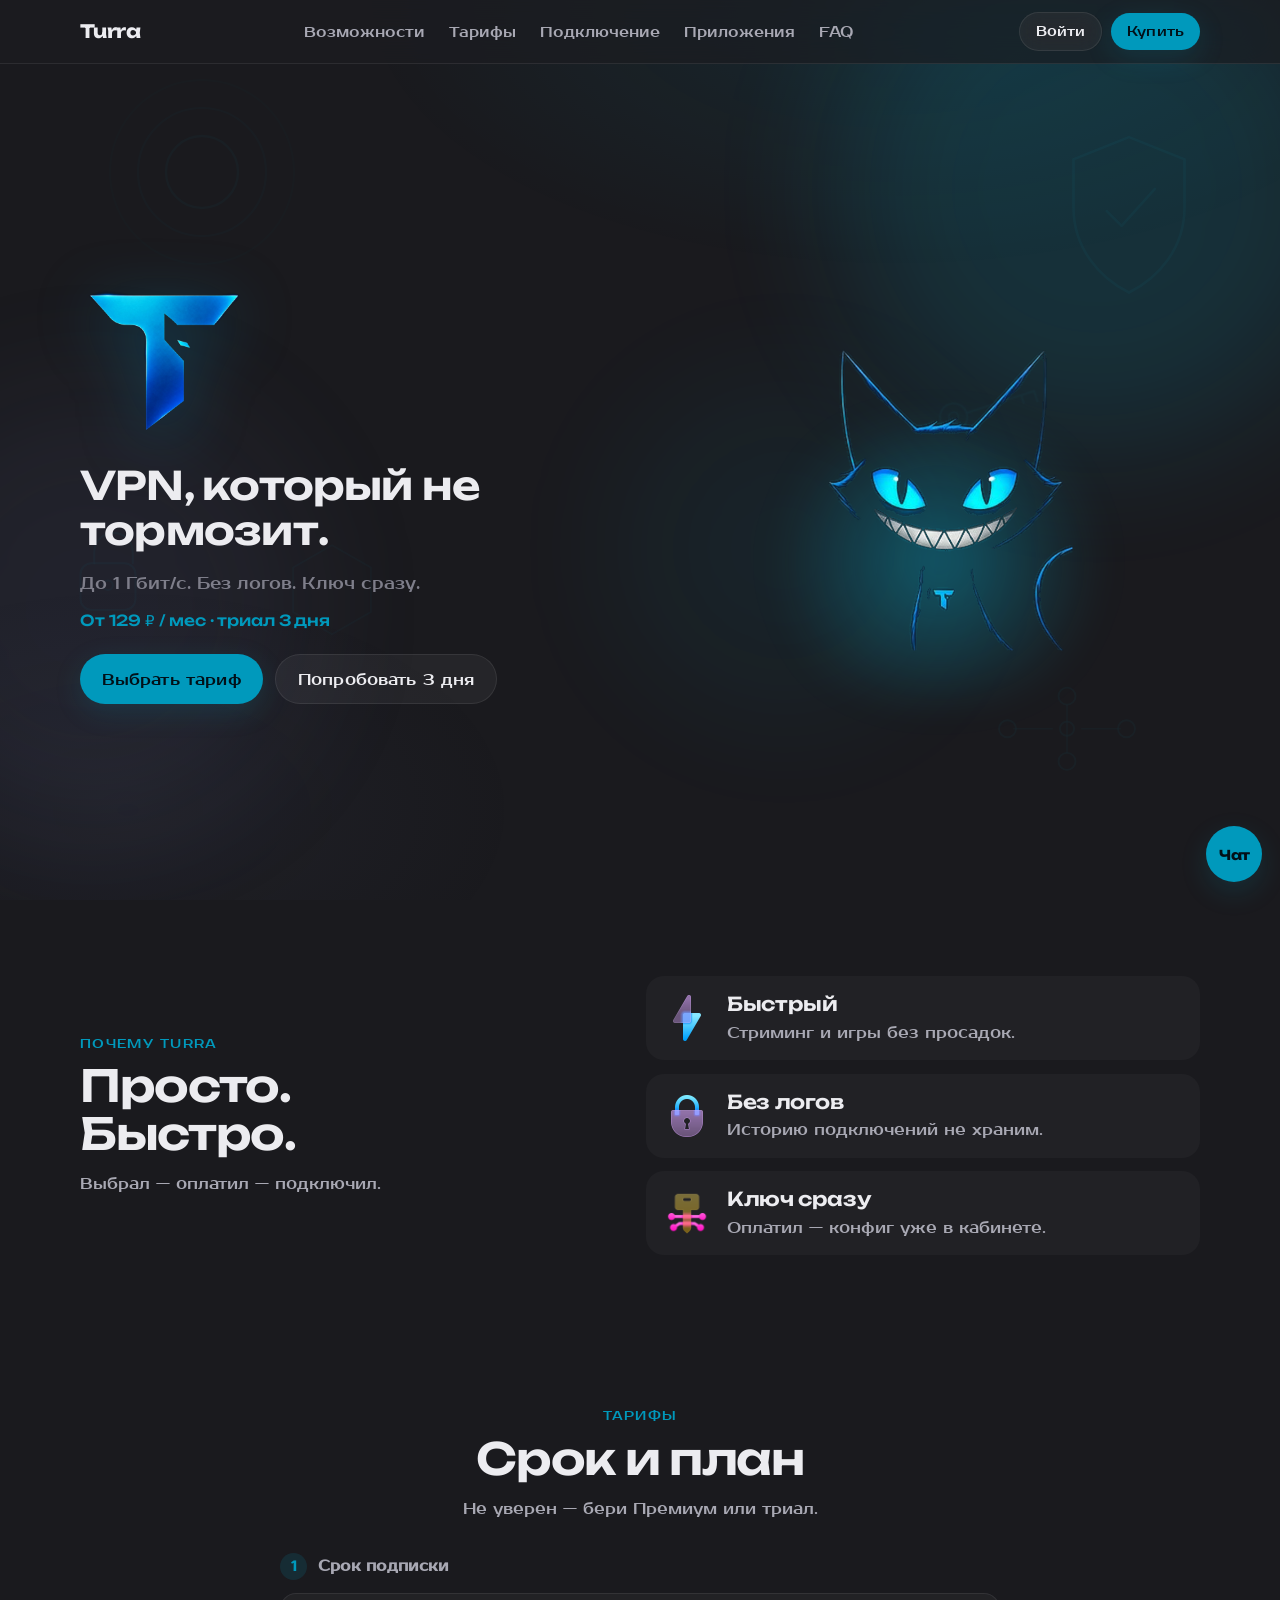
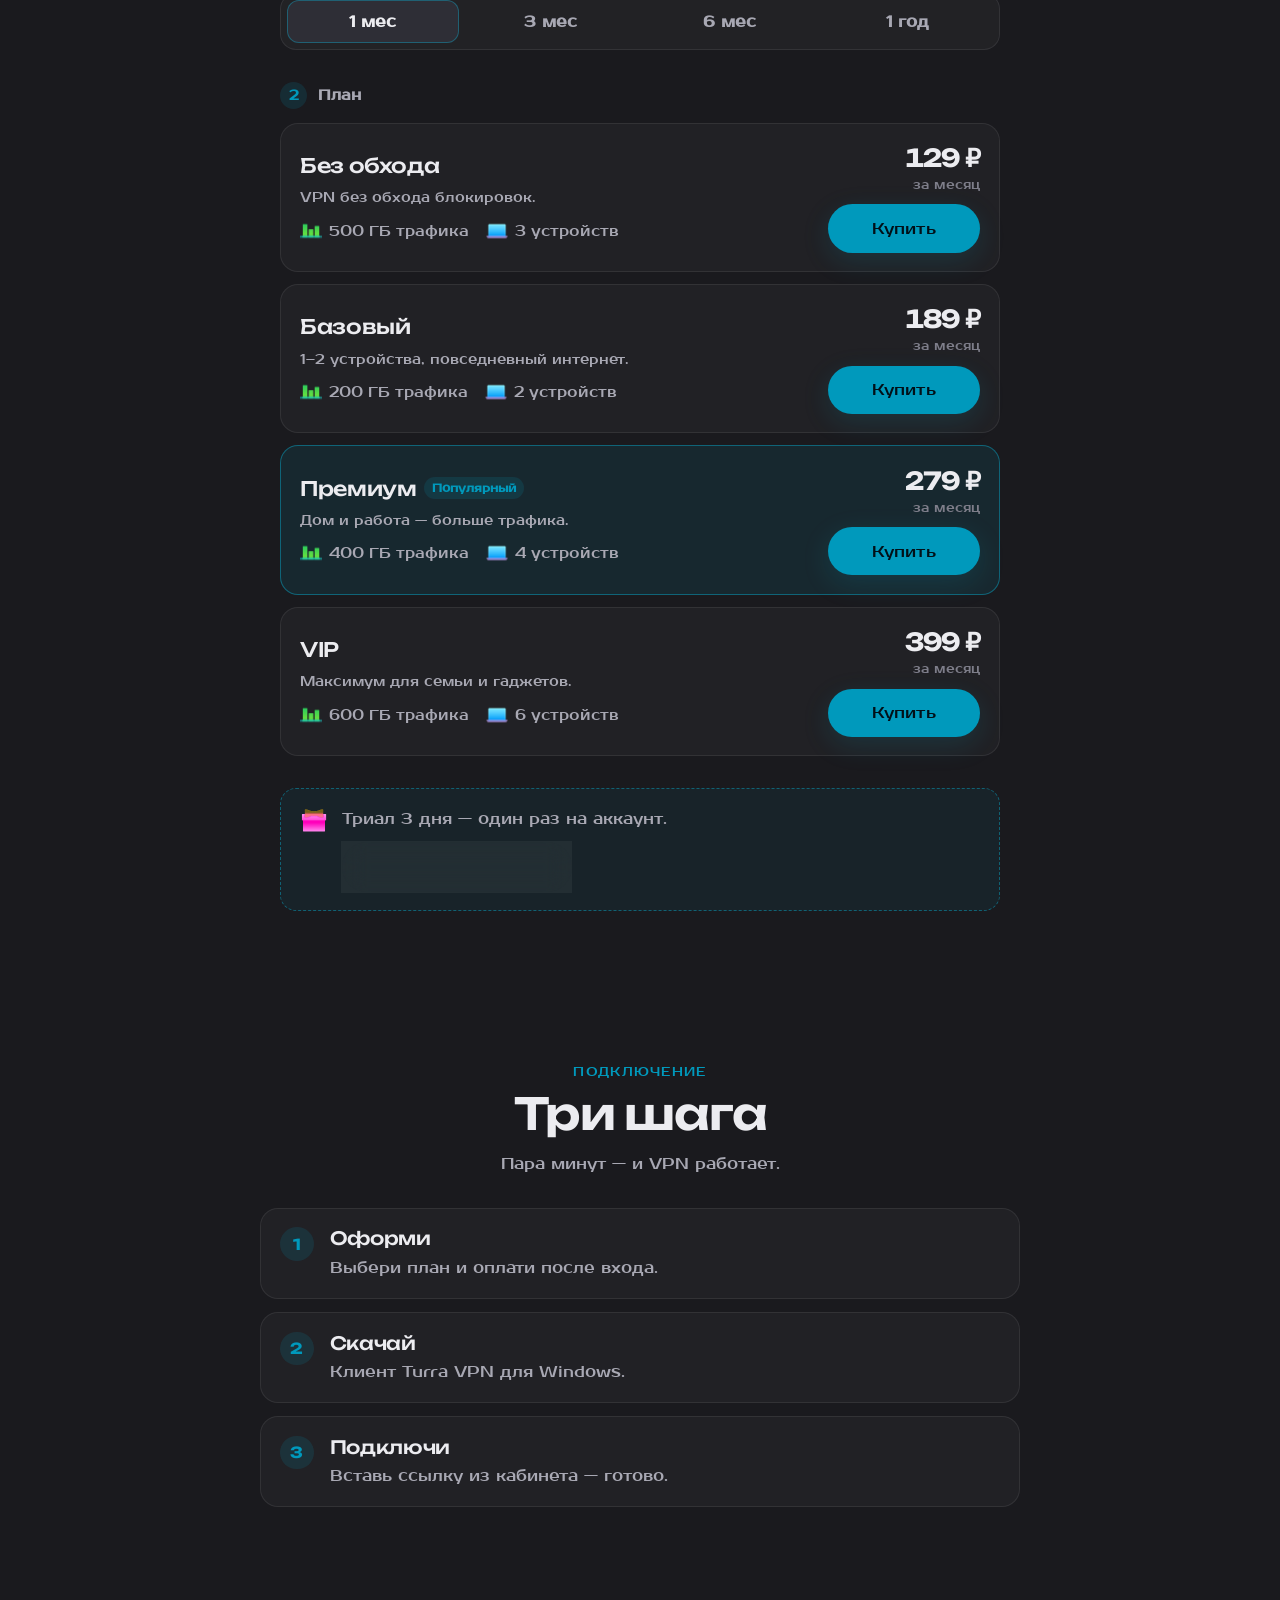
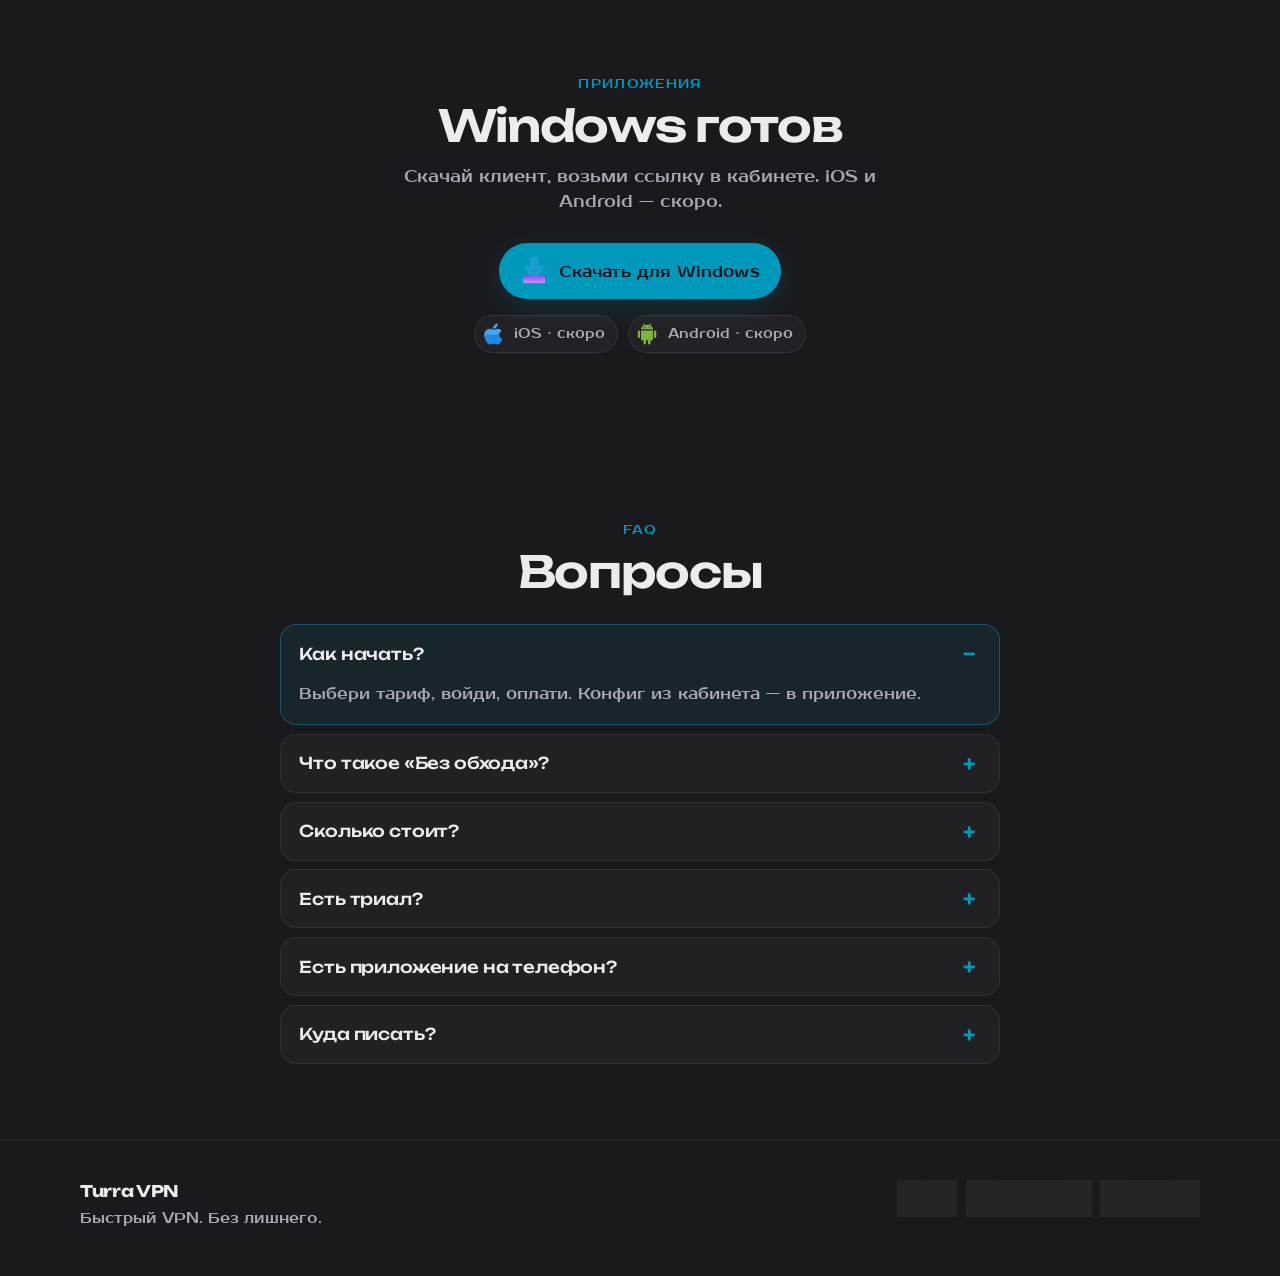
==== commit e1ebc862: "Add files via upload" ====
--- a/index.html
+++ b/index.html
@@ -8,12 +8,12 @@
     <meta name="referrer" content="strict-origin-when-cross-origin" />
     <meta
       http-equiv="Content-Security-Policy"
-      content="default-src 'self'; script-src 'self' 'unsafe-inline' https://telegram.org https://oauth.telegram.org; style-src 'self' 'unsafe-inline'; img-src 'self' data: blob: https:; font-src 'self' data:; connect-src 'self' https://cab.turrasup.net https://sub.turrasup.net https://oauth.yandex.ru https://login.yandex.ru wss: ws:; frame-src https://telegram.org https://oauth.telegram.org https://oauth.yandex.ru; frame-ancestors 'none'; base-uri 'self'; form-action 'self' https://oauth.yandex.ru; object-src 'none'"
+      content="default-src 'self'; script-src 'self' 'unsafe-inline' https://telegram.org https://oauth.telegram.org; style-src 'self' 'unsafe-inline'; img-src 'self' data: blob: https:; font-src 'self' data:; connect-src 'self' https://cab.turrasup.net https://sub.turrasup.net https://telegram.org https://oauth.telegram.org https://oauth.yandex.ru https://login.yandex.ru wss: ws:; frame-src https://telegram.org https://oauth.telegram.org https://oauth.yandex.ru; child-src https://telegram.org https://oauth.telegram.org; frame-ancestors 'none'; base-uri 'self'; form-action 'self' https://oauth.yandex.ru https://oauth.telegram.org; object-src 'none'"
     />
     <title>Turra VPN</title>
     <script src="/config.js"></script>
-    <script type="module" crossorigin src="/assets/index-D6JroVjn.js"></script>
-    <link rel="stylesheet" crossorigin href="/assets/index-u6ReBvAb.css">
+    <script type="module" crossorigin src="/assets/index-CMS0mgJD.js"></script>
+    <link rel="stylesheet" crossorigin href="/assets/index-C6v0o48k.css">
   </head>
   <body>
     <div id="root"></div>
--- a/assets/index-C6v0o48k.css
+++ b/assets/index-C6v0o48k.css
@@ -0,0 +1 @@
+@font-face{font-family:Unbounded;font-style:normal;font-display:swap;font-weight:500;src:url(/assets/unbounded-cyrillic-500-normal-vuFlZByi.woff2)format("woff2"),url(/assets/unbounded-cyrillic-500-normal-CRDmNtZY.woff)format("woff")}@font-face{font-family:Unbounded;font-style:normal;font-display:swap;font-weight:600;src:url(/assets/unbounded-cyrillic-600-normal-DW6uzIMB.woff2)format("woff2"),url(/assets/unbounded-cyrillic-600-normal-B-s5c2Kn.woff)format("woff")}@font-face{font-family:Unbounded;font-style:normal;font-display:swap;font-weight:700;src:url(/assets/unbounded-cyrillic-700-normal-BnWDpkfm.woff2)format("woff2"),url(/assets/unbounded-cyrillic-700-normal-BKv7sql3.woff)format("woff")}@font-face{font-family:Unbounded;font-style:normal;font-display:swap;font-weight:500;src:url(/assets/unbounded-latin-500-normal-4slEIF53.woff2)format("woff2"),url(/assets/unbounded-latin-500-normal-ZsrgWWU1.woff)format("woff")}@font-face{font-family:Unbounded;font-style:normal;font-display:swap;font-weight:600;src:url(/assets/unbounded-latin-600-normal-oRSANpZr.woff2)format("woff2"),url(/assets/unbounded-latin-600-normal-BPdB_PEv.woff)format("woff")}@font-face{font-family:Unbounded;font-style:normal;font-display:swap;font-weight:700;src:url(/assets/unbounded-latin-700-normal-CaoNriVp.woff2)format("woff2"),url(/assets/unbounded-latin-700-normal-CZtriu5h.woff)format("woff")}@font-face{font-family:Prosto One;font-style:normal;font-display:swap;font-weight:400;src:url(/assets/prosto-one-cyrillic-400-normal-DpE77xoF.woff2)format("woff2"),url(/assets/prosto-one-cyrillic-400-normal-DgTPQkNo.woff)format("woff")}@font-face{font-family:Prosto One;font-style:normal;font-display:swap;font-weight:400;src:url(/assets/prosto-one-latin-400-normal-DwJZ1Dnf.woff2)format("woff2"),url(/assets/prosto-one-latin-400-normal-VYFmzdru.woff)format("woff")}.ambient{z-index:0;pointer-events:none;position:fixed;inset:0;overflow:hidden}.ambient__orb{filter:blur(72px);opacity:.45;will-change:transform;border-radius:50%;position:absolute}.ambient__orb--a{width:42vw;max-width:520px;height:42vw;max-height:520px;animation:ambient-drift-a 26s var(--ease-in-out) infinite;background:#00d4ff47;top:-8%;right:-6%}.ambient__orb--b{width:36vw;max-width:440px;height:36vw;max-height:440px;animation:ambient-drift-b 32s var(--ease-in-out) infinite;background:#7882be33;bottom:8%;left:-10%}.ambient__orb--c{width:28vw;max-width:340px;height:28vw;max-height:340px;animation:ambient-drift-c 24s var(--ease-in-out) infinite;background:#00d4ff1f;top:42%;left:48%}.ambient__haze{animation:ambient-haze 20s var(--ease-in-out) infinite alternate;background:radial-gradient(70% 50% at 70% 0,#00d4ff14,#0000 60%),radial-gradient(55% 45% at 10% 90%,#646ea012,#0000 55%);position:absolute;inset:0}.ambient__shapes{color:#00d4ff8c;position:absolute;inset:0}.ambient__shape{opacity:.07;will-change:transform, opacity;position:absolute}.ambient__shape--shield{width:min(148px,22vw);animation:ambient-shape-a 34s var(--ease-in-out) infinite;top:14%;right:6%}.ambient__shape--lock{opacity:.055;width:min(88px,14vw);animation:ambient-shape-b 40s var(--ease-in-out) infinite;top:58%;left:5%}.ambient__shape--nodes{opacity:.06;width:min(170px,28vw);animation:ambient-shape-c 36s var(--ease-in-out) infinite;bottom:12%;right:10%}.ambient__shape--rings{opacity:.05;width:min(200px,32vw);animation:ambient-shape-d 42s var(--ease-in-out) infinite;top:8%;left:8%}.ambient__shape--key{opacity:.05;width:min(120px,18vw);animation:ambient-shape-e 38s var(--ease-in-out) infinite;top:42%;right:18%;transform:rotate(-18deg)}.ambient__shape--hex{opacity:.045;width:min(100px,15vw);animation:ambient-shape-f 44s var(--ease-in-out) infinite;bottom:28%;left:22%}@keyframes ambient-drift-a{0%,to{transform:translate(0)scale(1)}50%{transform:translate(-4%,7%)scale(1.05)}}@keyframes ambient-drift-b{0%,to{transform:translate(0)scale(1)}50%{transform:translate(8%,-5%)scale(1.06)}}@keyframes ambient-drift-c{0%,to{opacity:.35;transform:translate(-14%)scale(1)}50%{opacity:.5;transform:translate(6%,8%)scale(1.08)}}@keyframes ambient-haze{0%{opacity:.7}to{opacity:1}}@keyframes ambient-shape-a{0%,to{transform:translate(0)}50%{transform:translate(-12px,18px)}}@keyframes ambient-shape-b{0%,to{transform:translate(0)}50%{transform:translate(14px,-10px)}}@keyframes ambient-shape-c{0%,to{transform:translate(0)}50%{transform:translate(-10px,-14px)}}@keyframes ambient-shape-d{0%,to{transform:translate(0)scale(1)}50%{transform:translate(16px,10px)scale(1.04)}}@keyframes ambient-shape-e{0%,to{transform:rotate(-18deg)translate(0)}50%{transform:rotate(-18deg)translate(-8px,12px)}}@keyframes ambient-shape-f{0%,to{transform:translate(0)rotate(0)}50%{transform:translate(10px,-8px)rotate(6deg)}}@media (width<=720px){.ambient__shape--key,.ambient__shape--hex{display:none}.ambient__shape--shield{opacity:.055;width:96px}.ambient__shape--nodes{width:120px}.ambient__shape--rings{width:130px}}@media (prefers-reduced-motion:reduce){.ambient__orb,.ambient__haze,.ambient__shape{animation:none}}.auth-modal{z-index:80;animation:fade var(--dur-med) var(--ease-soft) both;place-items:center;padding:1.25rem;display:grid;position:fixed;inset:0}.auth-modal__backdrop{-webkit-backdrop-filter:blur(8px);backdrop-filter:blur(8px);cursor:pointer;transition:opacity var(--dur-med) var(--ease-soft);background:#0c0c0e9e;border:0;position:absolute;inset:0}.auth-modal__panel{background:var(--bg-elevated);border:1px solid var(--line);width:min(420px,100%);box-shadow:var(--shadow);animation:rise var(--dur-slow) var(--ease-out) both;border-radius:24px;padding:2rem 1.6rem 1.6rem;position:relative}.auth-modal__close{color:var(--ink-faint);cursor:pointer;background:0 0;border:0;font-size:1.5rem;line-height:1;position:absolute;top:.75rem;right:.85rem}.auth-modal__kicker{font-family:var(--font-body);color:var(--accent);letter-spacing:.1em;text-transform:uppercase;margin:0;font-size:1rem;font-weight:400}.auth-modal__panel h2{font-family:var(--font-display);letter-spacing:-.01em;margin:.4rem 0 0;font-weight:400}.auth-modal__sub{font-family:var(--font-body);color:var(--ink-soft);margin:.55rem 0 0;line-height:1.45}.auth-modal__actions{gap:.7rem;margin-top:1.5rem;display:grid}.auth-modal__error{color:#ffb4b4;background:#dc3c3c1f;border-radius:12px;margin:1rem 0 0;padding:.75rem .9rem;font-size:.92rem;line-height:1.4}.auth-modal__telegram-wrap{gap:.55rem;display:grid}.auth-modal__telegram{justify-content:center;align-items:center;min-height:44px;display:flex}.auth-modal__telegram iframe{margin:0 auto}.auth-provider--telegram{text-decoration:none}.auth-modal__divider{color:var(--ink-soft);align-items:center;gap:.75rem;font-size:.8rem;display:flex}.auth-modal__divider:before,.auth-modal__divider:after{content:"";background:var(--line);flex:1;height:1px}.auth-provider{border:1px solid var(--line);width:100%;color:var(--ink);cursor:pointer;transition:background var(--dur-med) var(--ease-soft), transform var(--dur-fast) var(--ease-out), border-color var(--dur-med) var(--ease-soft);background:#ffffff0a;border-radius:14px;justify-content:center;align-items:center;padding:.9rem 1rem;font-weight:600;display:flex}.auth-provider__row{align-items:center;gap:.5rem;min-width:12.5rem;display:inline-flex}.auth-provider__row svg{flex-shrink:0;width:20px;height:20px;display:block}.auth-provider:hover{background:#ffffff14}.auth-provider:active{transform:scale(.99)}@media (width<=480px){.auth-modal{place-items:center;padding:1rem}.auth-modal__panel{border-radius:20px;width:100%;padding:1.6rem 1.2rem 1.25rem}}.site-header{z-index:40;height:var(--header-h);-webkit-backdrop-filter:saturate(140%)blur(20px);backdrop-filter:saturate(140%)blur(20px);border-bottom:1px solid var(--line);background:#1c1c20b8;position:sticky;top:0}.site-header__inner{grid-template-columns:auto 1fr auto;align-items:center;gap:1rem;height:100%;display:grid}.site-logo{font-family:var(--font-display);letter-spacing:-.03em;color:var(--ink);white-space:nowrap;font-size:1.15rem;font-weight:700}.site-nav{color:var(--ink-soft);justify-content:center;gap:1.5rem;min-width:0;font-size:.92rem;font-weight:500;display:flex}.site-nav button{appearance:none;color:inherit;font:inherit;cursor:pointer;transition:color var(--dur-med) var(--ease-soft);background:0 0;border:0;margin:0;padding:0}.site-nav button:hover{color:var(--ink)}.site-header__actions{flex-shrink:0;justify-content:flex-end;align-items:center;gap:.55rem;display:flex}.site-header__actions .btn{white-space:nowrap;padding:.55rem 1rem;font-size:.9rem}.site-header__burger{border:1px solid var(--line);width:2.35rem;height:2.35rem;color:var(--ink);cursor:pointer;transition:background var(--dur-med) var(--ease-soft), border-color var(--dur-med) var(--ease-soft), transform var(--dur-fast) var(--ease-out);background:#ffffff0a;border-radius:12px;flex-direction:column;place-content:center;place-items:center;gap:3px;padding:0;display:none}.site-header__burger span{width:.9rem;height:1.5px;transition:transform var(--dur-med) var(--ease-out), opacity var(--dur-fast) var(--ease-soft);background:currentColor;border-radius:2px;display:block}.site-header__burger.is-open span:first-child{transform:translateY(4.5px)rotate(45deg)}.site-header__burger.is-open span:nth-child(2){opacity:0}.site-header__burger.is-open span:nth-child(3){transform:translateY(-4.5px)rotate(-45deg)}.site-header__menu{display:none}@media (width<=820px){.site-header{height:auto;min-height:var(--header-h)}.site-header__inner{height:var(--header-h);grid-template-columns:auto 1fr;gap:.5rem}.site-logo{font-size:1rem}.site-nav--desktop{display:none}.site-header__burger{display:grid}.site-header__actions .btn{box-sizing:border-box;height:2rem;padding:.42rem .7rem;font-size:.78rem}.site-header__burger{border-radius:999px;gap:2.5px;width:2rem;height:2rem}.site-header__burger span{width:.72rem}.site-header__burger.is-open span:first-child{transform:translateY(4px)rotate(45deg)}.site-header__burger.is-open span:nth-child(3){transform:translateY(-4px)rotate(-45deg)}.site-header__logout,.site-header__login{display:none!important}.site-header__menu{border-bottom:1px solid var(--line);-webkit-backdrop-filter:blur(16px);backdrop-filter:blur(16px);transform-origin:top;animation:header-menu-in var(--dur-med) var(--ease-out) both;background:#16161af5;padding:.55rem 1rem .9rem;display:block;position:absolute;top:100%;left:0;right:0}.site-header__menu[hidden]{display:none!important}.site-header__menu-nav{max-width:var(--container,1100px);gap:.2rem;margin:0 auto;display:grid}.site-header__menu-nav button{text-align:left;width:100%;color:var(--ink);font-family:var(--font-display);letter-spacing:-.02em;cursor:pointer;transition:background var(--dur-med) var(--ease-soft), color var(--dur-med) var(--ease-soft), transform var(--dur-fast) var(--ease-out);background:0 0;border:0;border-radius:12px;padding:.75rem .65rem;font-size:1.05rem;font-weight:500}.site-header__menu-nav button:hover,.site-header__menu-nav button:active{color:var(--accent);background:#00d4ff1a}.site-header__menu-logout,.site-header__menu-login{margin-top:.25rem;border-top:1px solid var(--line)!important;color:var(--ink-soft)!important;border-radius:0 0 12px 12px!important;font-size:.95rem!important}}@keyframes header-menu-in{0%{opacity:0;transform:translateY(-10px)}to{opacity:1;transform:translateY(0)}}.logout-confirm{z-index:90;animation:fade var(--dur-med) var(--ease-soft) both;place-items:center;padding:1.25rem;display:grid;position:fixed;inset:0}.logout-confirm__backdrop{-webkit-backdrop-filter:blur(8px);backdrop-filter:blur(8px);cursor:pointer;background:#0c0c0e9e;border:0;position:absolute;inset:0}.logout-confirm__panel{background:var(--bg-elevated);border:1px solid var(--line);width:min(360px,100%);box-shadow:var(--shadow);animation:rise var(--dur-slow) var(--ease-out) both;text-align:center;border-radius:20px;padding:1.6rem 1.4rem 1.35rem;position:relative}.logout-confirm__kicker{font-family:var(--font-body);color:var(--accent);letter-spacing:.1em;text-transform:uppercase;margin:0;font-size:.82rem}.logout-confirm__panel h2{font-family:var(--font-display);letter-spacing:-.02em;margin:.45rem 0 0;font-size:1.35rem;font-weight:600}.logout-confirm__sub{color:var(--ink-soft);margin:.55rem 0 0;font-size:.95rem;line-height:1.45}.logout-confirm__actions{grid-template-columns:1fr 1fr;gap:.55rem;margin-top:1.35rem;display:grid}.logout-confirm__actions .btn{width:100%}@media (width<=420px){.logout-confirm__panel{padding:1.4rem 1.15rem 1.2rem}}.page-loader{z-index:55;-webkit-backdrop-filter:blur(10px);animation:page-loader-in var(--dur-fast) var(--ease-soft) both;pointer-events:all;background:radial-gradient(60% 50% at 50% 40%,#00d4ff1f,#0000 70%),#121216eb;place-items:center;display:grid;position:fixed;inset:0}.page-loader.is-leaving{animation:page-loader-out var(--dur-med) var(--ease-soft) both;pointer-events:none}.page-loader__inner{animation:page-loader-rise var(--dur-slow) var(--ease-out) both;flex-direction:column;align-items:center;gap:1rem;display:flex}.page-loader.is-leaving .page-loader__inner{animation:page-loader-sink var(--dur-med) var(--ease-soft) both}.page-loader__mark{place-items:center;width:4.5rem;height:4.5rem;display:grid;position:relative}.page-loader__logo{z-index:1;object-fit:contain;border-radius:14px;width:3.25rem;height:3.25rem;position:relative}.page-loader__ring{animation:page-loader-pulse 1.6s var(--ease-out) infinite;border:1.5px solid #00d4ff73;border-radius:50%;position:absolute;inset:0}.page-loader__ring--delay{border-color:#00d4ff47;animation-delay:.45s}.page-loader__brand{font-family:var(--font-display);letter-spacing:.04em;color:var(--ink);margin:0;font-size:.95rem;font-weight:600}.page-loader__bar{background:#00d4ff33;border-radius:999px;width:4.5rem;height:2px;display:block;position:relative;overflow:hidden}.page-loader__bar:after{content:"";border-radius:inherit;background:var(--accent);width:40%;animation:page-loader-bar .9s var(--ease-in-out) infinite;position:absolute;inset:0}@keyframes page-loader-in{0%{opacity:0}to{opacity:1}}@keyframes page-loader-out{0%{opacity:1}to{opacity:0}}@keyframes page-loader-rise{0%{opacity:0;transform:translateY(10px)scale(.96)}to{opacity:1;transform:translateY(0)scale(1)}}@keyframes page-loader-sink{0%{opacity:1;transform:translateY(0)scale(1)}to{opacity:0;transform:translateY(-6px)scale(.98)}}@keyframes page-loader-pulse{0%{opacity:.9;transform:scale(.85)}to{opacity:0;transform:scale(1.35)}}@keyframes page-loader-bar{0%{transform:translate(-120%)}to{transform:translate(280%)}}@media (prefers-reduced-motion:reduce){.page-loader__ring,.page-loader__bar:after{animation:none}.page-loader__ring{opacity:.5}.page-loader__bar:after{opacity:.6;width:100%;transform:none}}.protected-flash{z-index:80;pointer-events:none;-webkit-backdrop-filter:blur(6px);backdrop-filter:blur(6px);animation:flash-veil-in var(--dur-med) var(--ease-soft) both;background:#0c0c0e73;place-items:center;padding:1.25rem;display:grid;position:fixed;inset:0}.protected-flash.is-leaving{animation:flash-veil-out var(--dur-med) var(--ease-soft) both}.protected-flash__card{pointer-events:auto;width:min(100%,22rem);max-width:22rem;color:var(--ink);text-align:left;cursor:pointer;animation:flash-card-in var(--dur-slow) var(--ease-out) both;background:radial-gradient(120% 140% at 0 0,#00d4ff38,#0000 55%),#1c1c20f5;border:1px solid #00d4ff59;border-radius:20px;align-items:center;gap:1.1rem;padding:1.15rem 1.25rem;display:flex;box-shadow:0 20px 60px #00000073,inset 0 0 0 1px #ffffff0a}.protected-flash.is-leaving .protected-flash__card{animation:flash-card-out var(--dur-med) var(--ease-soft) both}.protected-flash__orb{flex-shrink:0;place-items:center;width:3.4rem;height:3.4rem;display:grid;position:relative}.protected-flash__ring{animation:flash-ring 2.4s var(--ease-out) infinite;border:1.5px solid #00d4ff8c;border-radius:50%;position:absolute;inset:0}.protected-flash__ring--delay{animation-delay:.65s}.protected-flash__shield{z-index:1;filter:drop-shadow(0 0 10px #00d4ff73);width:2.15rem;height:2.15rem;position:relative}.protected-flash__shield-body{fill:#00d4ff2e;stroke:var(--accent);stroke-width:2px;stroke-linejoin:round;animation:flash-shield var(--dur-slow) var(--ease-out) .15s both}.protected-flash__check{fill:none;stroke:#c4b5fd;stroke-width:2.6px;stroke-dasharray:28;stroke-dashoffset:28px;animation:flash-check .85s var(--ease-out) .55s forwards}.protected-flash__copy{gap:.2rem;min-width:0;display:grid}.protected-flash__copy strong{font-family:var(--font-display);letter-spacing:-.02em;font-size:1.12rem;font-weight:600;line-height:1.25}.protected-flash__copy em{color:var(--ink-soft);font-size:.88rem;font-style:normal}@keyframes flash-veil-in{0%{opacity:0}to{opacity:1}}@keyframes flash-veil-out{0%{opacity:1}to{opacity:0}}@keyframes flash-card-in{0%{opacity:0;transform:translateY(14px)scale(.96)}to{opacity:1;transform:translateY(0)scale(1)}}@keyframes flash-card-out{to{opacity:0;transform:translateY(8px)scale(.98)}}@keyframes flash-ring{0%{opacity:.7;transform:scale(.78)}to{opacity:0;transform:scale(1.4)}}@keyframes flash-shield{0%{opacity:0;transform:scale(.82)}to{opacity:1;transform:scale(1)}}@keyframes flash-check{to{stroke-dashoffset:0}}@media (prefers-reduced-motion:reduce){.protected-flash,.protected-flash__card,.protected-flash__ring,.protected-flash__shield-body,.protected-flash__check{animation:none!important}.protected-flash__check{stroke-dashoffset:0}}.support-chat{right:max(1.1rem, env(safe-area-inset-right));bottom:max(1.1rem, env(safe-area-inset-bottom));z-index:70;pointer-events:none;flex-direction:column;align-items:flex-end;gap:.75rem;max-width:calc(100vw - 1.5rem);display:flex;position:fixed}.support-chat>*{pointer-events:auto}.support-chat__nudge{background:var(--bg-elevated);width:min(280px,100vw - 5.75rem);max-width:100%;box-shadow:var(--shadow);animation:support-nudge-in var(--dur-slow) var(--ease-out) both;border:1px solid #00d4ff4d;border-radius:16px;grid-template-columns:1fr auto;align-items:start;gap:.35rem;padding:.85rem .75rem .85rem .95rem;display:grid}.support-chat__nudge-body{color:inherit;text-align:left;cursor:pointer;background:0 0;border:0;gap:.3rem;min-width:0;padding:0;display:grid}.support-chat__nudge-body strong{font-family:var(--font-display);letter-spacing:-.02em;font-size:.92rem;font-weight:600}.support-chat__nudge-body span{color:var(--ink-soft);font-size:.84rem;line-height:1.4}.support-chat__nudge-close{color:var(--ink-faint);cursor:pointer;background:0 0;border:0;min-width:32px;min-height:32px;padding:.15rem .25rem;font-size:1.25rem;line-height:1}@keyframes support-nudge-in{0%{opacity:0;transform:translateY(12px)scale(.97)}to{opacity:1;transform:translateY(0)scale(1)}}.support-chat__launcher{background:var(--accent);color:#021018;width:56px;height:56px;font-family:var(--font-display);letter-spacing:-.02em;cursor:pointer;box-shadow:0 10px 28px var(--accent-glow);transition:transform var(--dur-fast) var(--ease-out), background var(--dur-med) var(--ease-soft), box-shadow var(--dur-med) var(--ease-soft);-webkit-tap-highlight-color:transparent;touch-action:manipulation;border:0;border-radius:999px;flex-shrink:0;font-size:.85rem;font-weight:700;position:relative}.support-chat__launcher.has-nudge:after{content:"";width:10px;height:10px;box-shadow:0 0 0 2px var(--bg-elevated);background:#f87171;border-radius:999px;position:absolute;top:6px;right:6px}.support-chat__launcher:hover{background:var(--accent-hover)}.support-chat__launcher:active{transform:scale(.97)}.support-chat__panel{background:var(--bg-elevated);border:1px solid var(--line);width:min(360px,100vw - 1.6rem);height:min(520px,100svh - 7rem);max-height:calc(100svh - 7rem);box-shadow:var(--shadow);animation:rise var(--dur-slow) var(--ease-out) both;border-radius:20px;grid-template-rows:auto minmax(0,1fr) auto auto;display:grid;overflow:hidden}.support-chat__head{border-bottom:1px solid var(--line);background:#00d4ff0f;justify-content:space-between;align-items:flex-start;gap:.75rem;padding:1rem 1rem .85rem;display:flex}.support-chat__kicker{color:var(--accent);letter-spacing:.1em;text-transform:uppercase;margin:0;font-size:.72rem}.support-chat__head h2{font-family:var(--font-display);letter-spacing:-.02em;margin:.2rem 0 0;font-size:1.05rem;font-weight:600}.support-chat__close{color:var(--ink-soft);cursor:pointer;-webkit-tap-highlight-color:transparent;background:#ffffff0f;border:0;border-radius:999px;flex-shrink:0;width:36px;height:36px;padding:0;font-size:1.35rem;line-height:1}.support-chat__messages{overscroll-behavior:contain;-webkit-overflow-scrolling:touch;align-content:start;gap:.55rem;min-height:0;padding:.9rem .85rem;display:grid;overflow:auto}.support-chat__bubble{white-space:pre-wrap;word-break:break-word;border-radius:14px;max-width:92%;padding:.7rem .85rem;font-size:.9rem;line-height:1.45}.support-chat__bubble--bot{border:1px solid var(--line);color:var(--ink);background:#ffffff0d;border-bottom-left-radius:6px;justify-self:start}.support-chat__bubble--user{background:var(--accent-soft);color:var(--ink);border:1px solid #00d4ff47;border-bottom-right-radius:6px;justify-self:end}.support-chat__typing{align-items:center;gap:.3rem;padding:.85rem 1rem;display:inline-flex}.support-chat__typing span{background:var(--ink-faint);width:6px;height:6px;animation:support-dot 1.35s var(--ease-in-out) infinite;border-radius:999px}.support-chat__typing span:nth-child(2){animation-delay:.15s}.support-chat__typing span:nth-child(3){animation-delay:.3s}@keyframes support-dot{0%,80%,to{opacity:.35;transform:translateY(0)}40%{opacity:1;transform:translateY(-3px)}}.support-chat__suggest{flex-wrap:wrap;gap:.4rem;max-height:5.5rem;padding:0 .85rem .65rem;display:flex;overflow:auto}.support-chat__suggest button{border:1px solid var(--line);color:var(--ink-soft);cursor:pointer;-webkit-tap-highlight-color:transparent;touch-action:manipulation;background:#ffffff0a;border-radius:999px;padding:.4rem .75rem;font-size:.78rem;font-weight:600}.support-chat__suggest button:hover{color:var(--ink);background:var(--accent-soft);border-color:#00d4ff59}.support-chat__form{padding:.75rem;padding-bottom:max(.75rem, env(safe-area-inset-bottom));border-top:1px solid var(--line);grid-template-columns:minmax(0,1fr) auto;align-items:center;gap:.45rem;display:grid}.support-chat__form input{border:1px solid var(--line);width:100%;min-width:0;color:var(--ink);font:inherit;background:#00000038;border-radius:999px;padding:.7rem .95rem;font-size:16px}.support-chat__form .btn{flex-shrink:0;width:44px;height:44px;padding:0;font-size:1.1rem}.support-chat__form .btn:disabled{opacity:.45;cursor:default}@media (width<=640px){.support-chat{right:max(.65rem, env(safe-area-inset-right));bottom:max(.65rem, env(safe-area-inset-bottom));left:max(.65rem, env(safe-area-inset-left));align-items:stretch;max-width:none}.support-chat.is-open{gap:0;padding:0;inset:auto 0 0}.support-chat__launcher{align-self:flex-end;width:52px;height:52px;margin-right:0;font-size:.8rem}.support-chat.is-open .support-chat__launcher{display:none}.support-chat__nudge{align-self:stretch;width:auto;max-width:none;margin-right:3.6rem}.support-chat__panel{width:100%;height:min(78svh,620px);max-height:calc(100svh - env(safe-area-inset-top) - .5rem);animation:support-sheet-up var(--dur-slow) var(--ease-out) both;border-bottom:0;border-left:0;border-right:0;border-radius:20px 20px 0 0}.support-chat__head{padding:.9rem .9rem .75rem}.support-chat__head h2{font-size:1rem}.support-chat__bubble{max-width:95%;font-size:.88rem}.support-chat__suggest{max-height:4.8rem}.support-chat__suggest button{padding:.45rem .7rem;font-size:.76rem}.support-chat__form{padding:.65rem .75rem;padding-bottom:max(.85rem, env(safe-area-inset-bottom))}}@keyframes support-sheet-up{0%{opacity:0;transform:translateY(28px)}to{opacity:1;transform:translateY(0)}}@media (prefers-reduced-motion:reduce){.support-chat__nudge,.support-chat__panel,.support-chat__typing span{animation:none}}.admin{min-height:70vh;padding:2rem 0 4rem}.admin__kicker{color:var(--accent);letter-spacing:.1em;text-transform:uppercase;margin:0;font-size:.9rem}.admin__login{max-width:380px;margin:3rem auto 0}.admin__login h1,.admin__top h1{font-family:var(--font-display);letter-spacing:-.03em;margin:.4rem 0 0;font-size:clamp(1.6rem,4vw,2rem)}.admin__hint{color:var(--ink-soft);margin:.75rem 0 0;line-height:1.45}.admin__login-form{gap:.85rem;margin-top:1.5rem;display:grid}.admin__login-form label,.admin-form label,.admin-tariff label{color:var(--ink-soft);gap:.35rem;font-size:.88rem;font-weight:600;display:grid}.admin__login-form input,.admin-form input,.admin-tariff input{border:1px solid var(--line);width:100%;color:var(--ink);font:inherit;background:#00000038;border-radius:12px;padding:.7rem .85rem}.admin__error{color:#f87171;margin:0;font-weight:600}.admin__back{color:var(--ink-soft);margin-top:1.25rem;display:inline-block}.admin__wrap{gap:1.15rem;max-width:820px;display:grid}.admin__top{justify-content:space-between;align-items:flex-start;gap:1rem;display:flex}.admin__top-actions{flex-shrink:0;gap:.5rem;display:flex}.admin__toast{background:var(--accent-soft);color:var(--accent);border-radius:14px;margin:0;padding:.85rem 1rem;font-weight:600}.admin__tabs{border:1px solid var(--line);background:#ffffff09;border-radius:14px;flex-wrap:wrap;gap:.4rem;padding:.35rem;display:flex}.admin__tabs button{color:var(--ink-soft);cursor:pointer;background:0 0;border:0;border-radius:10px;padding:.65rem 1rem;font-weight:600}.admin__tabs button.is-active{background:var(--bg-muted);color:var(--ink);box-shadow:inset 0 0 0 1px #00d4ff4d}.admin-panel{border:1px solid var(--line);background:#ffffff08;border-radius:20px;padding:1.35rem 1.35rem 1.5rem}.admin-panel h2,.admin-panel__head h2{font-family:var(--font-display);letter-spacing:-.02em;margin:0;font-size:1.25rem;font-weight:500}.admin-panel__head{justify-content:space-between;align-items:center;gap:.75rem;margin-bottom:1rem;display:flex}.admin-form{gap:.75rem;margin-top:1.1rem;display:grid}.admin-actions{flex-wrap:wrap;gap:.55rem;margin-top:1.15rem;display:flex}.admin-tariffs{gap:.85rem;display:grid}.admin-tariff{border:1px solid var(--line);background:#0000002e;border-radius:16px;padding:1rem}.admin-tariff__row,.admin-tariff__prices{grid-template-columns:repeat(2,minmax(0,1fr));gap:.65rem;display:grid}.admin-tariff__prices{margin-top:.75rem}.admin-tariff__remove{margin-top:.85rem}.admin-session{color:var(--ink-soft);white-space:pre-wrap;word-break:break-word;background:#00000047;border-radius:14px;max-height:360px;margin:1rem 0 0;padding:1rem;font-size:.82rem;overflow:auto}@media (width<=720px){.admin{padding:1.25rem 0 3rem}.admin__top{flex-direction:column}.admin__top-actions{width:100%}.admin__top-actions .btn{flex:1}.admin__tabs{width:100%}.admin__tabs button{text-align:center;flex:auto}.admin-tariff__row,.admin-tariff__prices{grid-template-columns:1fr}.admin-actions .btn{width:100%}}.glass-icon{object-fit:contain;-webkit-user-select:none;user-select:none;flex-shrink:0;display:block}.glass-icon--sm{width:28px;height:28px}.glass-icon--md{width:48px;height:48px}.glass-icon--lg{width:72px;height:72px}.glass-icon--float{animation:glass-float 7.5s var(--ease-in-out) infinite}.glass-icon--float-delay{animation-delay:1.1s}.glass-icon--happ{width:20px;height:20px}@keyframes glass-float{0%,to{transform:translateY(0)}50%{transform:translateY(-5px)}}@media (prefers-reduced-motion:reduce){.glass-icon--float,.glass-icon--float-delay{animation:none}}.pay-methods{gap:.65rem;margin-top:.85rem;display:grid}.pay-methods__label{letter-spacing:.08em;text-transform:uppercase;color:var(--ink-faint);margin:.25rem 0 0;font-size:.78rem;font-weight:600}.pay-methods__list,.pay-methods__opts{gap:.45rem;display:grid}.pay-methods__item,.pay-methods__opt{text-align:left;border:1px solid var(--line);color:var(--ink);cursor:pointer;transition:border-color var(--dur-med) var(--ease-soft), background var(--dur-med) var(--ease-soft);background:#ffffff08;border-radius:12px;gap:.15rem;padding:.75rem .9rem;display:grid}.pay-methods__item strong{font-size:.95rem}.pay-methods__item span{color:var(--ink-soft);font-size:.8rem}.pay-methods__item.is-active,.pay-methods__opt.is-active{border-color:var(--accent);background:var(--accent-soft)}.pay-methods__opts{grid-template-columns:repeat(auto-fit,minmax(100px,1fr))}.pay-methods__opt{text-align:center;font-size:.9rem;font-weight:600}.pay-methods__hint,.pay-methods__error{color:var(--ink-soft);margin:.75rem 0 0;font-size:.9rem}.pay-methods__error{color:#ffb4b4}.cabinet{padding:2.25rem 0 4.5rem}.cabinet__wrap{gap:1.5rem;max-width:640px;display:grid}.cabinet__top{justify-content:space-between;align-items:flex-start;gap:1rem;padding-bottom:.35rem;display:flex}.cabinet__kicker{font-family:var(--font-body);color:var(--accent);letter-spacing:.1em;text-transform:uppercase;margin:0;font-size:.95rem;font-weight:400}.cabinet__top h1{font-family:var(--font-display);letter-spacing:-.03em;margin:.4rem 0 0;font-size:clamp(1.45rem,4vw,1.9rem);font-weight:700}.cabinet__user{font-family:var(--font-body);color:var(--ink-soft);margin:.4rem 0 0}.cabinet__top-actions{flex-shrink:0;gap:.5rem;display:flex}.cabinet__toast{background:var(--accent-soft);color:var(--accent);border-radius:14px;margin:0;padding:.9rem 1.05rem;font-weight:600}.cabinet-block{border:1px solid var(--line);background:#ffffff08;border-radius:20px;padding:1.35rem 1.35rem 1.45rem}.cabinet-block__label{font-family:var(--font-body);color:var(--ink-faint);letter-spacing:.08em;text-transform:uppercase;margin:0 0 .75rem;font-size:.8rem;font-weight:600}.cabinet-block__head{justify-content:space-between;align-items:center;gap:.75rem;margin-bottom:.85rem;display:flex}.cabinet-block__head .cabinet-block__label{margin:0}.cabinet-block__title{font-family:var(--font-display);letter-spacing:-.02em;margin:0;font-size:1.3rem;font-weight:500}.cabinet-muted{color:var(--ink-soft);margin:.45rem 0 0;line-height:1.45}.cabinet-status.is-on{background:#34d3990f;border-color:#34d39947}.cabinet-status.is-off{border-color:#ffffff14}.cabinet-status__name{font-family:var(--font-display);letter-spacing:-.02em;margin:0;font-size:1.55rem;font-weight:600}.cabinet-status__meta{color:var(--ink-soft);margin:.45rem 0 0}.cabinet-status__meta strong{color:var(--ink)}.cabinet-status__empty{color:var(--ink-soft);margin:0;line-height:1.45}.cabinet-pill{background:var(--bg-muted);color:var(--ink-soft);border-radius:999px;flex-shrink:0;padding:.4rem .75rem;font-size:.8rem;font-weight:700}.cabinet-pill.is-on{background:var(--success-soft);color:var(--success)}.cabinet-stats{grid-template-columns:repeat(2,1fr);gap:.85rem;display:grid}.cabinet-stat{background:#0000002e;border:1px solid #ffffff0d;border-radius:14px;padding:1rem 1.05rem}.cabinet-stat__head{color:var(--ink-faint);align-items:center;gap:.5rem;margin-bottom:.45rem;font-size:.88rem;font-weight:600;display:flex}.cabinet-stat__head .glass-icon{width:22px;height:22px}.cabinet-stat__value{font-family:var(--font-display);letter-spacing:-.02em;margin:0;font-size:1.2rem;font-weight:600}.cabinet-stat .cabinet-muted{margin-top:.35rem;font-size:.88rem}.cabinet-stat__bar{background:#ffffff14;border-radius:999px;height:6px;margin-top:.85rem;overflow:hidden}.cabinet-stat__bar span{border-radius:inherit;background:linear-gradient(90deg, #0090b8, var(--accent));height:100%;display:block}.cabinet-config{gap:.75rem;margin-top:1rem;display:grid}.cabinet-config code{color:var(--ink-soft);word-break:break-all;background:#00000047;border-radius:12px;padding:.95rem 1rem;font-size:.85rem;display:block;overflow:auto}.cabinet-config__actions{grid-template-columns:1fr;gap:.55rem;display:grid}.cabinet-config__actions .btn{gap:.5rem;width:100%}@media (width>=520px){.cabinet-config__actions{grid-template-columns:1fr 1fr}}.cabinet-trial{background:#00d4ff12;border-color:#00d4ff4d;justify-content:space-between;align-items:center;gap:1rem;display:flex}.cabinet-trial__text{align-items:flex-start;gap:.75rem;display:flex}.cabinet-buy-step{margin-top:1.25rem}.cabinet-buy-step__label{color:var(--ink-soft);margin:0 0 .55rem;font-size:.9rem;font-weight:600}.cabinet-periods{grid-template-columns:repeat(4,1fr);gap:.45rem;display:grid}.cabinet-periods button{border:1px solid var(--line);color:var(--ink-soft);cursor:pointer;transition:background var(--dur-med) var(--ease-soft), color var(--dur-med) var(--ease-soft), border-color var(--dur-med) var(--ease-soft);background:#ffffff08;border-radius:12px;padding:.7rem .4rem;font-weight:600}.cabinet-periods button.is-active{background:var(--bg-muted);color:var(--ink);border-color:#00d4ff66}.cabinet-tariffs{gap:.55rem;display:grid}.cabinet-tariff{text-align:left;border:1px solid var(--line);color:var(--ink);cursor:pointer;transition:border-color var(--dur-med) var(--ease-soft), background var(--dur-med) var(--ease-soft), transform var(--dur-fast) var(--ease-out);background:#ffffff06;border-radius:14px;grid-template-rows:auto auto auto;grid-template-columns:minmax(0,1fr) auto;gap:.2rem 1rem;padding:.95rem 1.05rem;display:grid}.cabinet-tariff__top{grid-column:1;align-items:center;gap:.45rem;display:flex}.cabinet-tariff strong{font-family:var(--font-display);letter-spacing:-.01em;font-size:1.05rem;font-weight:500}.cabinet-tariff em{background:var(--accent-soft);color:var(--accent);border-radius:999px;padding:.12rem .4rem;font-size:.68rem;font-style:normal;font-weight:700}.cabinet-tariff__meta{color:var(--ink-soft);grid-column:1;font-size:.88rem}.cabinet-tariff__blurb{color:var(--ink-soft);opacity:.92;grid-column:1;font-size:.8rem;line-height:1.35}.cabinet-tariff__price{letter-spacing:-.02em;font-variant-numeric:tabular-nums;grid-area:1/2/span 3;align-self:center;font-weight:700}.cabinet-tariff.is-active{background:#00d4ff1f;border-color:#00d4ff73}.cabinet-buy-cta{flex-wrap:wrap;justify-content:space-between;align-items:center;gap:.85rem;display:flex}.cabinet-buy-cta__text{flex:1;min-width:12rem}.cabinet-buy-cta__text .cabinet-block__label{margin:0 0 .35rem}.cabinet-buy-cta__text .cabinet-block__title{margin:0}.cabinet-buy-cta__text .cabinet-muted{margin:.4rem 0 0}.cabinet-buy-cta__btn{min-width:10.5rem;min-height:3.15rem;animation:cabinet-buy-pulse 2.2s var(--ease-in-out) infinite;flex-shrink:0;margin-top:.35rem;padding:.85rem 1.75rem;font-size:1.05rem;font-weight:600;box-shadow:0 0 #00d4ff80,0 10px 32px #00d4ff59}.cabinet-buy-cta__btn:hover{animation:none;transform:scale(1.06);box-shadow:0 12px 36px #00d4ff73}.cabinet-buy-cta__btn:active{transform:scale(.98)}@keyframes cabinet-buy-pulse{0%,to{transform:scale(1);box-shadow:0 0 #00d4ff80,0 10px 32px #00d4ff59}50%{transform:scale(1.05);box-shadow:0 0 0 14px #00d4ff00,0 14px 40px #00d4ff66}}.cabinet-checkout{background:#00000038;border:1px solid #00d4ff38;border-radius:16px;justify-content:space-between;align-items:center;gap:1rem;margin-top:1.1rem;padding:1rem 1.1rem;display:flex}.cabinet-checkout__what{color:var(--ink-soft);margin:0;font-size:.9rem}.cabinet-checkout__sum{font-family:var(--font-display);letter-spacing:-.03em;margin:.25rem 0 0;font-size:1.45rem;font-weight:700}.cabinet-checkout__actions{flex-shrink:0;align-items:center;gap:.5rem;display:flex}.cabinet-checkout__actions .btn-primary{min-width:7.5rem}.cabinet-apps__row{flex-wrap:wrap;align-items:center;gap:.65rem;margin-top:1rem;display:flex}.cabinet-apps__soon{color:var(--ink-faint);background:#ffffff0f;border-radius:999px;align-items:center;gap:.4rem;padding:.35rem .85rem .35rem .35rem;font-size:.85rem;font-weight:600;display:inline-flex}.cabinet-apps__row .btn-primary{gap:.55rem}.cabinet-links{gap:.65rem;display:grid}.cabinet-links a{color:var(--accent);font-weight:600}@media (width<=640px){.cabinet{padding:1.5rem 0 3rem}.cabinet__wrap{gap:1.1rem}.cabinet__top,.cabinet-trial,.cabinet-checkout,.cabinet-buy-cta{flex-direction:column;align-items:stretch}.cabinet__top h1{font-size:1.35rem}.cabinet__top-actions{width:100%}.cabinet__top-actions .btn{flex:1}.cabinet-stats{grid-template-columns:1fr}.cabinet-periods{grid-template-columns:1fr 1fr}.cabinet-buy-cta__btn,.cabinet-checkout__actions{width:100%}.cabinet-buy-cta__btn{min-width:0;margin-top:.35rem}.cabinet-checkout__actions .btn{flex:1}.cabinet-apps__row{flex-direction:column;align-items:stretch}.cabinet-apps__row .btn-primary{justify-content:center;width:100%}.cabinet-apps__soon{justify-content:center}}@media (prefers-reduced-motion:reduce){.cabinet-buy-cta__btn{animation:none}}.dl-win{padding:2.75rem 0 2.5rem;position:relative;overflow:hidden}.dl-win__wrap{flex-direction:column;gap:1.5rem;display:flex}.dl-win__top{flex-wrap:wrap;justify-content:space-between;align-items:flex-end;gap:1.25rem 2rem;display:flex}.dl-win__kicker{font-family:var(--font-display);letter-spacing:.14em;text-transform:uppercase;color:var(--accent);margin:0 0 .45rem;font-size:.7rem;font-weight:600}.dl-win__title{font-family:var(--font-display);letter-spacing:-.03em;color:var(--ink);margin:0;font-size:clamp(1.7rem,3.2vw,2.45rem);font-weight:600;line-height:1.12}.dl-win__title span{color:var(--ink-soft);font-weight:500}.dl-win__sub{max-width:32rem;color:var(--ink-faint);margin:.55rem 0 0;font-size:1rem;line-height:1.5}.dl-win__cta{justify-items:start;gap:.4rem;display:grid}.dl-win__download{min-height:3rem;animation:dl-win-pulse 2.2s var(--ease-in-out) infinite;gap:.6rem;padding-inline:1.3rem}@keyframes dl-win-pulse{0%,to{transform:scale(1);box-shadow:0 0 #00d4ff73}50%{transform:scale(1.03);box-shadow:0 0 0 12px #00d4ff00}}.dl-win__meta{color:var(--ink-faint);margin:0;font-size:.82rem}.dl-win__stage{place-items:center;width:100%;padding:1.5rem 0 2.5rem;display:grid;position:relative}.dl-win__glow{filter:blur(28px);pointer-events:none;z-index:0;background:radial-gradient(45% 55% at 22% 60%,#00d4ff59,#0000 70%),radial-gradient(40% 50% at 78% 40%,#38bdf838,#0000 70%),radial-gradient(50% 40% at 50% 80%,#7c3aed2e,#0000 65%);position:absolute;inset:8% 5% 18%}.laptop{z-index:1;width:min(100%,920px);position:relative}.laptop__lid{z-index:2;background:linear-gradient(#d8d8de 0%,#b8b8c0 45%,#9a9aa3 100%);border-radius:18px 18px 0 0;padding:14px 14px 10px;position:relative;box-shadow:inset 0 1px #ffffffa6,inset 0 -1px #0000001f,0 30px 60px #0006}.laptop__bezel{background:#111114;border-radius:10px;padding:14px 12px 12px;position:relative;overflow:hidden;box-shadow:0 0 0 1px #00000059}.laptop__camera{z-index:2;background:radial-gradient(circle at 35% 35%,#3a3a44,#15151a 70%);border-radius:50%;width:7px;height:7px;margin-left:-3.5px;position:absolute;top:5px;left:50%;box-shadow:0 0 0 1px #ffffff14}.laptop__screen{aspect-ratio:16/10;background:#0078d4;border-radius:4px;overflow:hidden}.win-desk{width:100%;height:100%;position:relative;overflow:hidden}.win-desk__wallpaper{background:radial-gradient(90% 70% at 15% 85%,#00b4d88c,#0000 55%),radial-gradient(70% 60% at 85% 20%,#00a0dc73,#0000 50%),radial-gradient(50% 40%,#ffffff1f,#0000 60%),linear-gradient(165deg,#5b9bd5 0%,#2b6cb0 38%,#1a4a8a 72%,#0f2f5c 100%);position:absolute;inset:0}.win-desk__icons{z-index:1;flex-direction:column;gap:.65rem;display:flex;position:absolute;top:3.5%;left:2%}.win-desk__icon{color:#fff;text-align:center;text-shadow:0 1px 2px #0000008c;flex-direction:column;align-items:center;gap:.18rem;width:2.6rem;font-family:Segoe UI,system-ui,sans-serif;font-size:.48rem;line-height:1.15;display:flex}.win-desk__icon-box{background:linear-gradient(160deg,#c8d4e0,#7a8a9a);border-radius:.18rem;width:1.25rem;height:1.25rem;box-shadow:0 1px 2px #00000040}.win-desk__icon-box--folder{background:linear-gradient(160deg,#ffe08a,#e6a817)}.win-desk__window{z-index:2;filter:drop-shadow(0 14px 36px #00000080);width:auto;height:82%;position:absolute;top:46%;left:50%;transform:translate(-50%,-50%)}.win-desk__window img{border-radius:10px;width:auto;max-width:none;height:100%;display:block}.win-desk__taskbar{z-index:3;-webkit-backdrop-filter:blur(12px);backdrop-filter:blur(12px);background:#1c1c20c7;border-top:1px solid #ffffff14;justify-content:center;align-items:center;gap:.55rem;height:6.5%;min-height:18px;padding:0 .75rem;display:flex;position:absolute;bottom:0;left:0;right:0}.win-desk__start{background-color:#0000;background-image:linear-gradient(90deg,#f25022 50%,#7fba00 50%),linear-gradient(90deg,#00a4ef 50%,#ffb900 50%);background-position:top,bottom;background-repeat:no-repeat;background-size:100% 50%;background-attachment:scroll,scroll;background-origin:padding-box,padding-box;background-clip:border-box,border-box;border-radius:.14rem;flex-shrink:0;width:.85rem;height:.85rem}.win-desk__dock{align-items:center;gap:.35rem;display:flex}.win-desk__dock i{background:#ffffff38;border-radius:.12rem;width:.55rem;height:.55rem;display:block}.win-desk__dock i:nth-child(2){background:#00d4ffbf}.win-desk__tray{background:#ffffff2e;border-radius:999px;width:2.8rem;height:.4rem;position:absolute;right:.75rem}.laptop__chin{z-index:2;background:linear-gradient(#c4c4cc,#a8a8b0);height:16px;position:relative;box-shadow:inset 0 1px #ffffff59}.laptop__notch{background:#8e8e96;border-radius:0 0 8px 8px;width:14%;height:6px;margin-left:-7%;position:absolute;top:3px;left:50%;box-shadow:inset 0 1px #00000026}.laptop__base{z-index:1;background:linear-gradient(#b0b0b8 0%,#8a8a92 40%,#6e6e76 100%);border-radius:0 0 12px 12px;height:12px;margin:0 -1.5%;position:relative;box-shadow:inset 0 1px #ffffff40,0 10px #4a4a52}.laptop__front{background:linear-gradient(#5a5a62,#3a3a42);border-radius:0 0 40% 40%;height:6px;position:absolute;bottom:-6px;left:8%;right:8%}.laptop__shadow{filter:blur(8px);z-index:0;background:radial-gradient(#00000080,#0000 70%);border-radius:50%;height:40px;position:absolute;bottom:-36px;left:6%;right:6%}.dl-win__steps{border-top:1px solid var(--line);margin:.5rem 0 0;padding:1.35rem 0 0}.dl-win__steps-title{font-family:var(--font-display);letter-spacing:-.02em;margin:0;font-size:1.25rem;font-weight:600}.dl-win__list{grid-template-columns:repeat(3,minmax(0,1fr));gap:1.25rem;margin:1.1rem 0 0;padding:0;list-style:none;display:grid}.dl-win__list li{align-items:flex-start;gap:.75rem;display:flex}.dl-win__n{background:var(--accent-soft);width:1.75rem;height:1.75rem;color:var(--accent);font-family:var(--font-display);border-radius:50%;flex-shrink:0;place-items:center;font-size:.8rem;font-weight:600;display:grid}.dl-win__list h3{font-family:var(--font-display);margin:.1rem 0 0;font-size:.98rem;font-weight:600}.dl-win__list p{color:var(--ink-soft);margin:.25rem 0 0;font-size:.88rem;line-height:1.4}.dl-win__list a{color:var(--accent-hover);text-decoration:none}.dl-win__list a:hover{text-decoration:underline}@media (width<=900px){.dl-win__top{text-align:center;flex-direction:column;align-items:stretch}.dl-win__sub{margin-left:auto;margin-right:auto}.dl-win__cta{justify-items:center}.laptop{width:min(100%,560px)}.dl-win__list{grid-template-columns:1fr;gap:1.1rem}.dl-win__steps{text-align:left}}@media (width<=560px){.dl-win__download{justify-content:center;width:100%}.win-desk__window{height:74%}.win-desk__icons{display:none}.laptop__lid{border-radius:12px 12px 0 0;padding:10px 10px 8px}}@media (prefers-reduced-motion:reduce){.dl-win__download{animation:none}}.apps__band{max-width:640px;margin:0 auto;padding:1rem 0}.apps__copy .section-title,.apps__copy .section-kicker{text-align:center}.apps__sub{max-width:34rem;font-family:var(--font-body);color:var(--ink-soft);text-align:center;margin:.9rem auto 0;font-size:1.05rem;line-height:1.5}.apps__actions{justify-items:center;gap:1rem;margin-top:1.75rem;display:grid}.apps__actions .btn-primary{gap:.65rem}.apps__soon-row{flex-wrap:wrap;justify-content:center;gap:.65rem;display:flex}.apps__soon-chip{border:1px solid var(--line);color:var(--ink-soft);background:#ffffff0a;border-radius:999px;align-items:center;gap:.45rem;padding:.25rem .75rem .25rem .25rem;font-size:.9rem;display:inline-flex}@media (width<=560px){.apps__actions .btn-primary{justify-content:center;width:100%}}.faq__wrap{max-width:720px;margin:0 auto}.faq__head{text-align:center;margin-bottom:1.75rem}.faq__list{gap:.55rem;display:grid}.faq__item{border:1px solid var(--line);transition:border-color var(--dur-med) var(--ease-soft), background var(--dur-med) var(--ease-soft);background:#ffffff08;border-radius:16px;overflow:hidden}.faq__item.is-open{background:#00d4ff0f;border-color:#00d4ff47}.faq__q{width:100%;color:var(--ink);text-align:left;font-family:var(--font-display);letter-spacing:-.01em;cursor:pointer;transition:color var(--dur-med) var(--ease-soft);background:0 0;border:0;justify-content:space-between;align-items:center;gap:1rem;padding:1rem 1.15rem;font-size:1.02rem;font-weight:500;display:flex}.faq__icon{text-align:center;width:1.5rem;color:var(--accent);flex-shrink:0;font-size:1.25rem;font-weight:600}.faq__a{color:var(--ink-soft);animation:faq-answer-in var(--dur-med) var(--ease-out) both;margin:0;padding:0 1.15rem 1.1rem;line-height:1.5}@keyframes faq-answer-in{0%{opacity:0;transform:translateY(-6px)}to{opacity:1;transform:translateY(0)}}@media (prefers-reduced-motion:reduce){.faq__item,.faq__q{transition:none}.faq__a{animation:none}}.features__layout{grid-template-columns:minmax(0,.95fr) minmax(0,1.05fr);align-items:center;gap:clamp(2rem,5vw,4rem);display:grid}.features__intro .section-title,.features__intro .section-kicker{text-align:left}.features__lead{max-width:26rem;font-family:var(--font-body);color:var(--ink-soft);margin:.85rem 0 0;line-height:1.5}.features__list{gap:.85rem;display:grid}.features__item{transition:background var(--dur-med) var(--ease-soft), transform var(--dur-med) var(--ease-out), border-color var(--dur-med) var(--ease-soft);background:#ffffff08;border-radius:18px;grid-template-columns:auto 1fr;align-items:center;gap:1rem;padding:1rem 1.1rem;display:grid}.features__item:hover{background:#00d4ff14;transform:translateY(-2px)}.features__item h3{font-family:var(--font-display);letter-spacing:-.02em;margin:0;font-size:1.2rem;font-weight:600}.features__item p{font-family:var(--font-body);color:var(--ink-soft);margin:.3rem 0 0;line-height:1.45}@media (width<=860px){.features__layout{grid-template-columns:1fr;gap:1.25rem}.features__intro .section-title,.features__intro .section-kicker{text-align:center}.features__lead{text-align:center;margin-inline:auto}.features__item{gap:.75rem;padding:.9rem .95rem}.features__item h3{font-size:1.05rem}.features__item .glass-icon--md{width:40px;height:40px}}.site-footer{border-top:1px solid var(--line);color:var(--ink-soft);padding:2.5rem 0 3rem}.site-footer__inner{justify-content:space-between;align-items:flex-start;gap:1.5rem;display:flex}.site-footer__brand{align-items:flex-start;gap:.75rem;display:flex}.site-footer__brand img{display:none}.site-footer strong{color:var(--ink);font-family:var(--font-display);letter-spacing:-.02em}.site-footer p{margin:.4rem 0 0;font-size:.92rem}.site-footer__cred{opacity:.75;font-size:.8rem!important}.site-footer__cred a:hover{color:var(--ink)}.site-footer__links{flex-wrap:wrap;align-items:center;gap:.55rem;display:flex}.site-footer__links .btn{padding:.45rem .9rem;font-size:.88rem}@media (width<=720px){.site-footer{text-align:center;padding:2rem 0 2.5rem}.site-footer__inner{flex-direction:column;align-items:center}.site-footer__brand{text-align:center;flex-direction:column;align-items:center}.site-footer__links{justify-content:center;gap:.75rem 1.1rem}}.hero{min-height:calc(100svh - var(--header-h));align-items:center;padding:4.5rem 0 3.5rem;display:flex;position:relative}.hero__grid{grid-template-columns:minmax(0,1fr) minmax(0,.95fr);align-items:center;gap:clamp(1.5rem,4vw,3rem);display:grid}.hero__content{z-index:1;max-width:560px;position:relative}.hero__logo{filter:drop-shadow(0 14px 32px #00a0dc47);width:min(168px,42vw);height:auto;margin:0 0 1.2rem;display:block}.hero__title{font-family:var(--font-display);letter-spacing:-.02em;color:var(--ink);margin:0;font-size:clamp(1.7rem,3.4vw,2.45rem);font-weight:600;line-height:1.15}.hero__sub{max-width:28rem;font-family:var(--font-body);color:var(--ink-faint);margin:1.1rem 0 0;font-size:1.08rem;line-height:1.55}.hero__offer{font-family:var(--font-display);letter-spacing:-.01em;color:var(--accent);margin:.85rem 0 0;font-size:.95rem;font-weight:500}.hero__cta{flex-wrap:wrap;gap:.75rem;margin-top:1.5rem;display:flex}.hero__mascot{place-items:center;display:grid;position:relative}.hero__mascot:before{content:"";filter:blur(20px);z-index:0;width:72%;height:58%;animation:hero-mascot-aura 3.6s var(--ease-in-out) infinite;pointer-events:none;background:radial-gradient(circle,#00d4ff52,#0000 70%);border-radius:50%;position:absolute;bottom:6%}.hero__mascot img{z-index:1;width:min(480px,100%);height:auto;animation:hero-mascot-live 5.5s var(--ease-in-out) infinite;transform-origin:50% 70%;will-change:transform, filter;position:relative}@keyframes hero-mascot-live{0%,to{filter:brightness()contrast(1.05)drop-shadow(0 0 20px #00d4ff33);transform:translateY(0)rotate(-1.2deg)scale(1)}20%{filter:brightness(1.08)contrast(1.08)drop-shadow(0 0 32px #00d4ff66);transform:translateY(-9px)rotate(1.1deg)scale(1.02)}45%{filter:brightness(1.04)contrast(1.06)drop-shadow(0 0 26px #00d4ff4d);transform:translateY(-3px)rotate(1.6deg)scale(1.015)}70%{filter:brightness(1.12)contrast(1.1)drop-shadow(0 0 38px #00d4ff7a);transform:translateY(-11px)rotate(-.8deg)scale(1.03)}}@keyframes hero-mascot-aura{0%,to{opacity:.55;transform:scale(1)}50%{opacity:1;transform:scale(1.12)}}@media (prefers-reduced-motion:reduce){.hero__mascot img,.hero__mascot:before{animation:none}}@media (width<=900px){.hero{min-height:auto;padding:1.75rem 0 2rem}.hero__grid{text-align:center;grid-template-columns:1fr;justify-items:center;gap:1.25rem}.hero__content{flex-direction:column;align-items:center;max-width:100%;display:flex}.hero__mascot{order:-1;width:100%}.hero__mascot img{width:min(260px,70vw)}.hero__logo{display:none}.hero__sub{margin-inline:auto}.hero__offer{text-align:center}.hero__cta{justify-content:center;width:100%}.hero__cta .btn{width:100%;max-width:22rem}}@media (width<=420px){.hero__cta .btn{width:100%}}.howto__wrap{max-width:760px;margin:0 auto}.howto__head{text-align:center;margin-bottom:2rem}.howto__lead{max-width:28rem;color:var(--ink-soft);margin:.85rem auto 0;line-height:1.5}.howto__list{gap:.85rem;margin:0;padding:0;list-style:none;display:grid}.howto__item{border:1px solid var(--line);transition:border-color var(--dur-med) var(--ease-soft), background var(--dur-med) var(--ease-soft), transform var(--dur-med) var(--ease-out);background:#ffffff08;border-radius:18px;grid-template-columns:auto 1fr;align-items:start;gap:1rem;padding:1.15rem 1.2rem;display:grid}.howto__num{background:var(--accent-soft);width:2.1rem;height:2.1rem;color:var(--accent);font-family:var(--font-display);border-radius:999px;place-items:center;font-size:.95rem;font-weight:700;display:grid}.howto__item h3{font-family:var(--font-display);letter-spacing:-.02em;margin:0;font-size:1.15rem;font-weight:500}.howto__item p{color:var(--ink-soft);margin:.35rem 0 0;line-height:1.45}@media (width<=560px){.howto__item{gap:.75rem;padding:1rem}}.pricing__wrap{gap:2rem;max-width:720px;margin:0 auto;display:grid}.pricing__head{text-align:center}.pricing__lead{max-width:28rem;font-family:var(--font-body);color:var(--ink-soft);margin:.85rem auto 0;line-height:1.5}.pricing__step{gap:.85rem;display:grid}.pricing__step-label{font-family:var(--font-body);color:var(--ink-soft);align-items:center;gap:.65rem;margin:0;font-size:.95rem;font-weight:600;display:inline-flex}.pricing__step-label span{background:var(--accent-soft);width:1.7rem;height:1.7rem;color:var(--accent);border-radius:999px;place-items:center;font-size:.85rem;font-weight:700;display:grid}.period-switch{border:1px solid var(--line);background:#ffffff09;border-radius:16px;flex-wrap:wrap;gap:.4rem;width:100%;padding:.35rem;display:flex}.period-switch button{min-width:4.5rem;color:var(--ink-soft);cursor:pointer;transition:background var(--dur-med) var(--ease-soft), color var(--dur-med) var(--ease-soft), box-shadow var(--dur-med) var(--ease-soft), transform var(--dur-fast) var(--ease-out);background:0 0;border:0;border-radius:12px;flex:1 1 0;padding:.7rem .85rem;font-weight:600}.period-switch button.is-active{background:var(--bg-muted);color:var(--ink);box-shadow:inset 0 0 0 1px #00d4ff4d}.pricing__plans{gap:.75rem;display:grid}.pricing-plan{border:1px solid var(--line);transition:border-color var(--dur-med) var(--ease-soft), background var(--dur-med) var(--ease-soft), transform var(--dur-med) var(--ease-out), box-shadow var(--dur-med) var(--ease-soft);background:#ffffff08;border-radius:18px;grid-template-columns:minmax(0,1fr) auto;align-items:center;gap:1rem 1.25rem;padding:1.15rem 1.2rem;display:grid}.pricing-plan.is-popular{background:#00d4ff14;border-color:#00d4ff59}.pricing-plan__title{flex-wrap:wrap;align-items:center;gap:.5rem;margin-bottom:.65rem;display:flex}.pricing-plan__title h3{font-family:var(--font-display);letter-spacing:-.02em;margin:0;font-size:1.25rem;font-weight:500}.pricing-plan__title em{background:var(--accent-soft);color:var(--accent);border-radius:999px;padding:.18rem .5rem;font-size:.72rem;font-style:normal;font-weight:700}.pricing-plan__blurb{color:var(--ink-soft);max-width:28rem;margin:0 0 .7rem;font-size:.9rem;line-height:1.4}.pricing-plan__compact{color:var(--ink-soft);margin:0;font-size:.82rem;line-height:1.3;display:none}.pricing-plan__facts{flex-wrap:wrap;gap:.65rem 1.1rem;margin:0;padding:0;list-style:none;display:flex}.pricing-plan__facts li{color:var(--ink-soft);align-items:center;gap:.4rem;font-size:.92rem;display:inline-flex}.pricing-plan__facts .glass-icon{width:22px;height:22px}.pricing-plan__pay{justify-items:stretch;gap:.65rem;min-width:9.5rem;display:grid}.pricing-plan__price{text-align:right}.pricing-plan__price strong{font-family:var(--font-display);letter-spacing:-.03em;font-variant-numeric:tabular-nums;font-size:1.55rem;font-weight:700;display:block}.pricing-plan__price span{color:var(--ink-faint);font-size:.82rem}.pricing-plan__pay .btn{width:100%;transition:transform var(--dur-fast) var(--ease-out), background var(--dur-med) var(--ease-soft), box-shadow var(--dur-med) var(--ease-soft)}.pricing-plan__pay .btn:hover{transform:scale(1.06)}.pricing-plan__pay .btn:active{transform:scale(.98)}.pricing__trial{background:#00d4ff0d;border:1px dashed #00d4ff59;border-radius:16px;align-items:flex-start;gap:.85rem;padding:1.1rem 1.2rem;display:flex}.pricing__trial p{color:var(--ink-soft);margin:0 0 .75rem;line-height:1.45}@media (width<=640px){.pricing__wrap{gap:1rem}.pricing__lead{display:none}.pricing__step{gap:.55rem}.period-switch{gap:.3rem;width:100%;padding:.28rem}.period-switch button{flex:calc(50% - .3rem);min-width:0;padding:.55rem .45rem;font-size:.85rem}.pricing__plans{gap:.4rem}.pricing-plan{border-radius:14px;grid-template-columns:minmax(0,1fr) auto;align-items:center;gap:.35rem .7rem;padding:.65rem .75rem}.pricing-plan__title{gap:.35rem;margin-bottom:.1rem}.pricing-plan__title h3{font-size:.98rem}.pricing-plan__title em{padding:.1rem .4rem;font-size:.62rem}.pricing-plan__blurb,.pricing-plan__facts{display:none}.pricing-plan__compact{display:block}.pricing-plan__price{text-align:right}.pricing-plan__price strong{font-size:1.05rem}.pricing-plan__price span{font-size:.72rem}.pricing-plan__pay{justify-items:stretch;gap:.35rem;min-width:0}.pricing-plan__pay .btn{width:auto;min-width:4.6rem;padding:.42rem .7rem;font-size:.8rem}.pricing__trial{flex-direction:row;align-items:center;gap:.65rem;padding:.75rem .85rem}.pricing__trial p{margin:0;font-size:.85rem}.pricing__trial .btn{white-space:nowrap;flex-shrink:0;width:auto;padding:.42rem .7rem;font-size:.78rem}}.pay-sheet{z-index:85;place-items:center;padding:1.25rem;display:grid;position:fixed;inset:0}.pay-sheet__backdrop{-webkit-backdrop-filter:blur(8px);backdrop-filter:blur(8px);cursor:pointer;background:#0c0c0e9e;border:0;position:absolute;inset:0}.pay-sheet__panel{background:var(--bg-elevated);border:1px solid var(--line);width:min(420px,100%);box-shadow:var(--shadow);border-radius:22px;padding:1.5rem 1.35rem 1.25rem;position:relative}.pay-sheet__kicker{letter-spacing:.1em;text-transform:uppercase;color:var(--accent);margin:0;font-size:.8rem;font-weight:600}.pay-sheet__panel h3{font-family:var(--font-display);margin:.4rem 0 0;font-weight:600}.pay-sheet__sum{margin:.45rem 0 0;font-size:1.35rem;font-weight:700}.pay-sheet__actions{justify-content:flex-end;gap:.5rem;margin-top:1.15rem;display:flex}:root{--bg:#1c1c20;--bg-elevated:#26262c;--bg-muted:#2e2e36;--ink:#ececf0;--ink-soft:#a8a8b3;--ink-faint:#7e7e8a;--line:#ffffff14;--accent:#0099bc;--accent-hover:#00aed4;--accent-soft:#0099bc24;--accent-glow:#0099bc29;--success:#7dcea0;--success-soft:#7dcea029;--radius:18px;--radius-sm:12px;--shadow:0 1px 2px #0003, 0 16px 40px #00000047;--font-display:"Unbounded", sans-serif;--font-body:"Prosto One", sans-serif;--header-h:64px;--ease-out:cubic-bezier(.16, 1, .3, 1);--ease-in-out:cubic-bezier(.45, .05, .55, .95);--ease-soft:cubic-bezier(.33, 1, .68, 1);--dur-fast:.4s;--dur-med:.6s;--dur-slow:.9s;--dur-enter:1.05s}*,:before,:after{box-sizing:border-box}html{scroll-behavior:smooth;--lightningcss-light: ;--lightningcss-dark:initial;color-scheme:dark;scrollbar-width:thin;scrollbar-color:#00d4ff73 #ffffff0a}html::-webkit-scrollbar{width:10px;height:10px}html::-webkit-scrollbar-track{background:#ffffff0a}html::-webkit-scrollbar-thumb{background:#00d4ff66 padding-box padding-box;border:2px solid #0000;border-radius:999px}html::-webkit-scrollbar-thumb:hover{background:#00d4ff9e padding-box padding-box;border:2px solid #0000}@media (prefers-reduced-motion:no-preference){html{scroll-behavior:smooth}}body{min-height:100vh;font-family:var(--font-body);color:var(--ink);-webkit-font-smoothing:antialiased;text-rendering:optimizelegibility;background:#1a1a1e;margin:0}#root{min-height:100vh}.app-shell{z-index:1;min-height:100vh;position:relative}a{color:inherit;text-decoration:none}button,input{font:inherit}img{max-width:100%;display:block}.container{width:min(1120px,100% - 40px);margin-inline:auto}.btn{font-family:var(--font-body);letter-spacing:.01em;cursor:pointer;transition:transform var(--dur-fast) var(--ease-out), background var(--dur-med) var(--ease-soft), opacity var(--dur-med) var(--ease-soft), box-shadow var(--dur-med) var(--ease-soft), border-color var(--dur-med) var(--ease-soft), color var(--dur-med) var(--ease-soft);border:0;border-radius:980px;justify-content:center;align-items:center;gap:.5rem;padding:.85rem 1.35rem;font-weight:400;display:inline-flex}.btn:active{transition-duration:.18s;transform:scale(.985)}.btn-primary{background:var(--accent);color:#021018;box-shadow:0 8px 28px var(--accent-glow)}.btn-primary:hover{background:var(--accent-hover)}.btn-ghost{color:var(--ink);border:1px solid var(--line);-webkit-backdrop-filter:blur(12px);backdrop-filter:blur(12px);background:#ffffff0d}.btn-ghost:hover{background:#ffffff17}.btn-dark{background:var(--bg-muted);color:var(--ink);border:1px solid var(--line)}.btn-dark:hover{background:#383842}.section{padding:4.75rem 0}.section-head{text-align:center;max-width:560px;margin:0 auto 2.75rem}.section-kicker{font-family:var(--font-body);letter-spacing:.1em;text-transform:uppercase;color:var(--accent);margin:0 0 .65rem;font-size:.82rem;font-weight:400}.section-title{font-family:var(--font-display);letter-spacing:-.03em;margin:0;font-size:clamp(2rem,4vw,2.75rem);font-weight:600;line-height:1.1}.section-sub{font-family:var(--font-body);color:var(--ink-soft);margin:.85rem 0 0;font-size:1.05rem;line-height:1.5}@keyframes rise{0%{opacity:0;transform:translateY(12px)}to{opacity:1;transform:translateY(0)}}@keyframes fade{0%{opacity:0}to{opacity:1}}.rise{animation:rise var(--dur-enter) var(--ease-out) both}.rise-delay-1{animation-delay:.12s}.rise-delay-2{animation-delay:.24s}.rise-delay-3{animation-delay:.38s}@media (prefers-reduced-motion:reduce){html{scroll-behavior:auto}.rise,.rise-delay-1,.rise-delay-2,.rise-delay-3{opacity:1;transform:none;animation:none!important}.btn{transition:none}}@media (width<=720px){.container{width:min(1120px,100% - 24px)}.section{padding:2.75rem 0}.section-title{font-size:clamp(1.55rem,7vw,2rem)}.btn{padding:.8rem 1.15rem}}
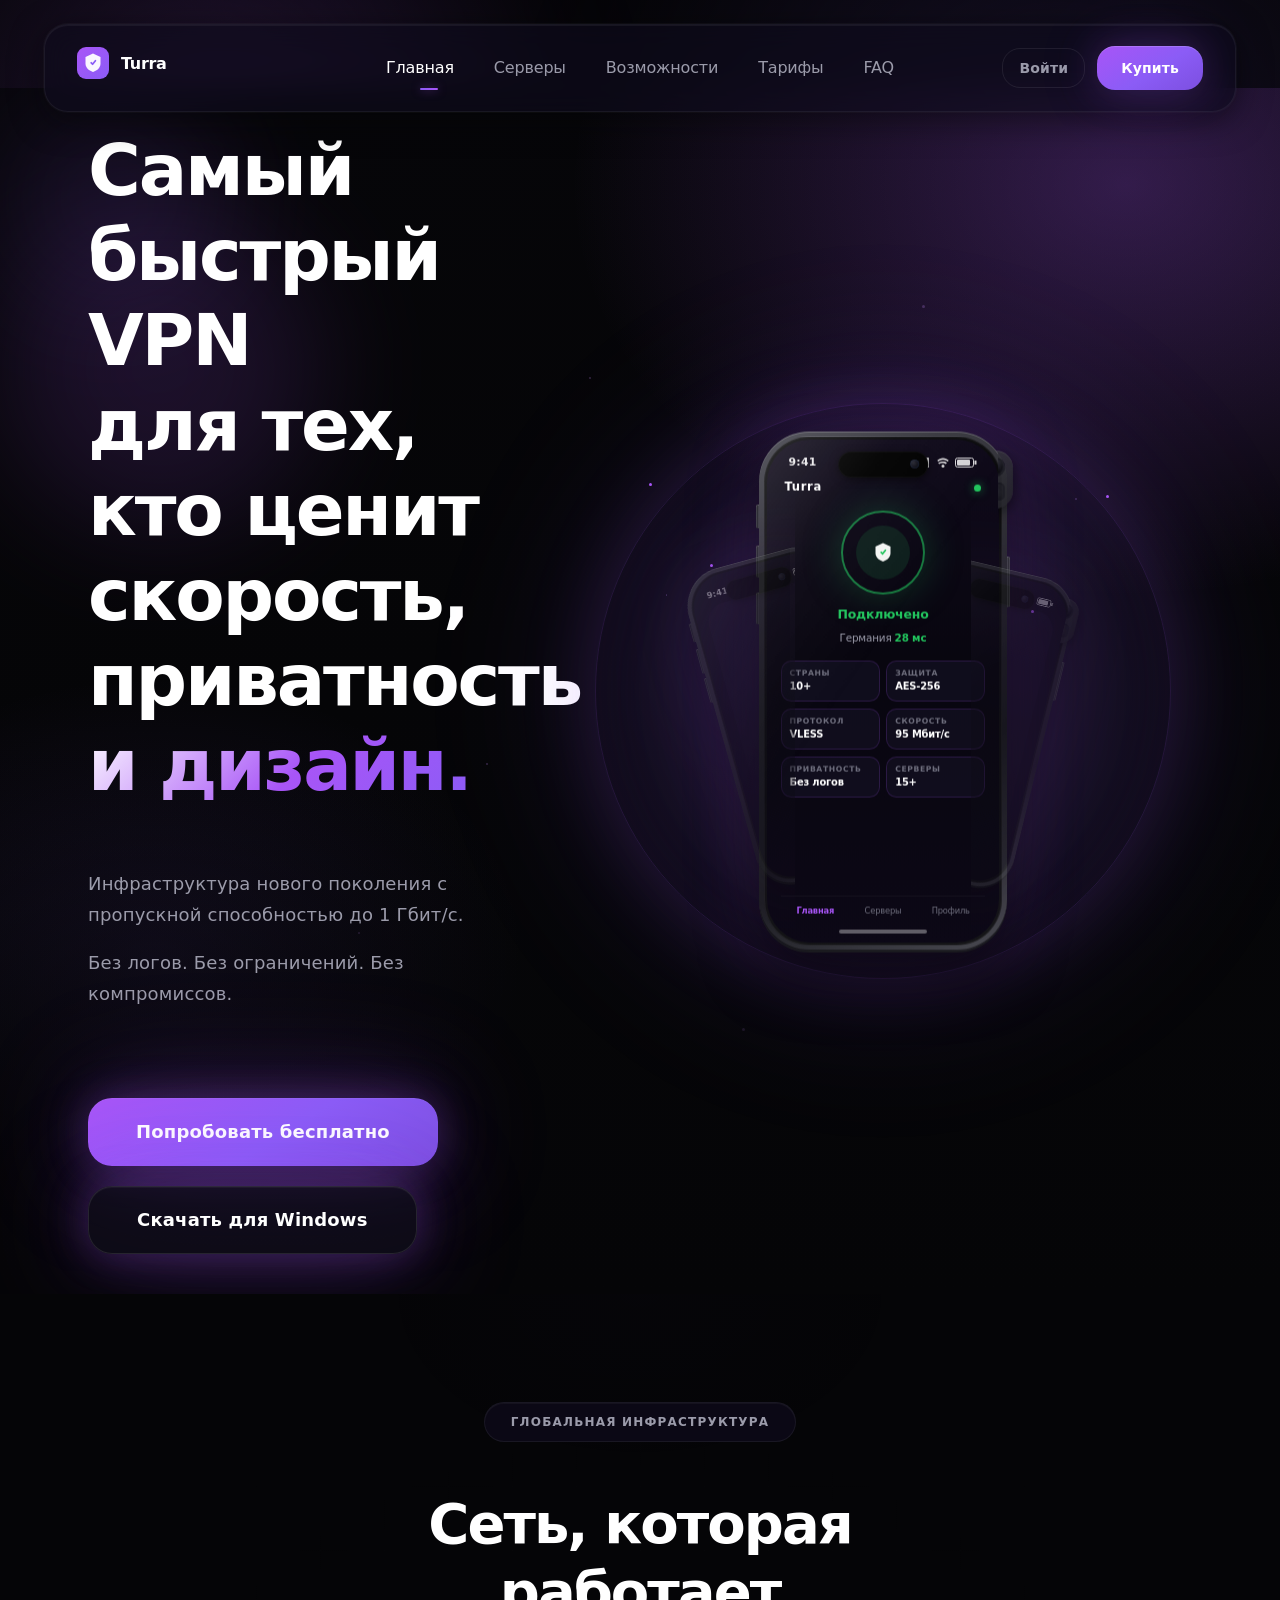
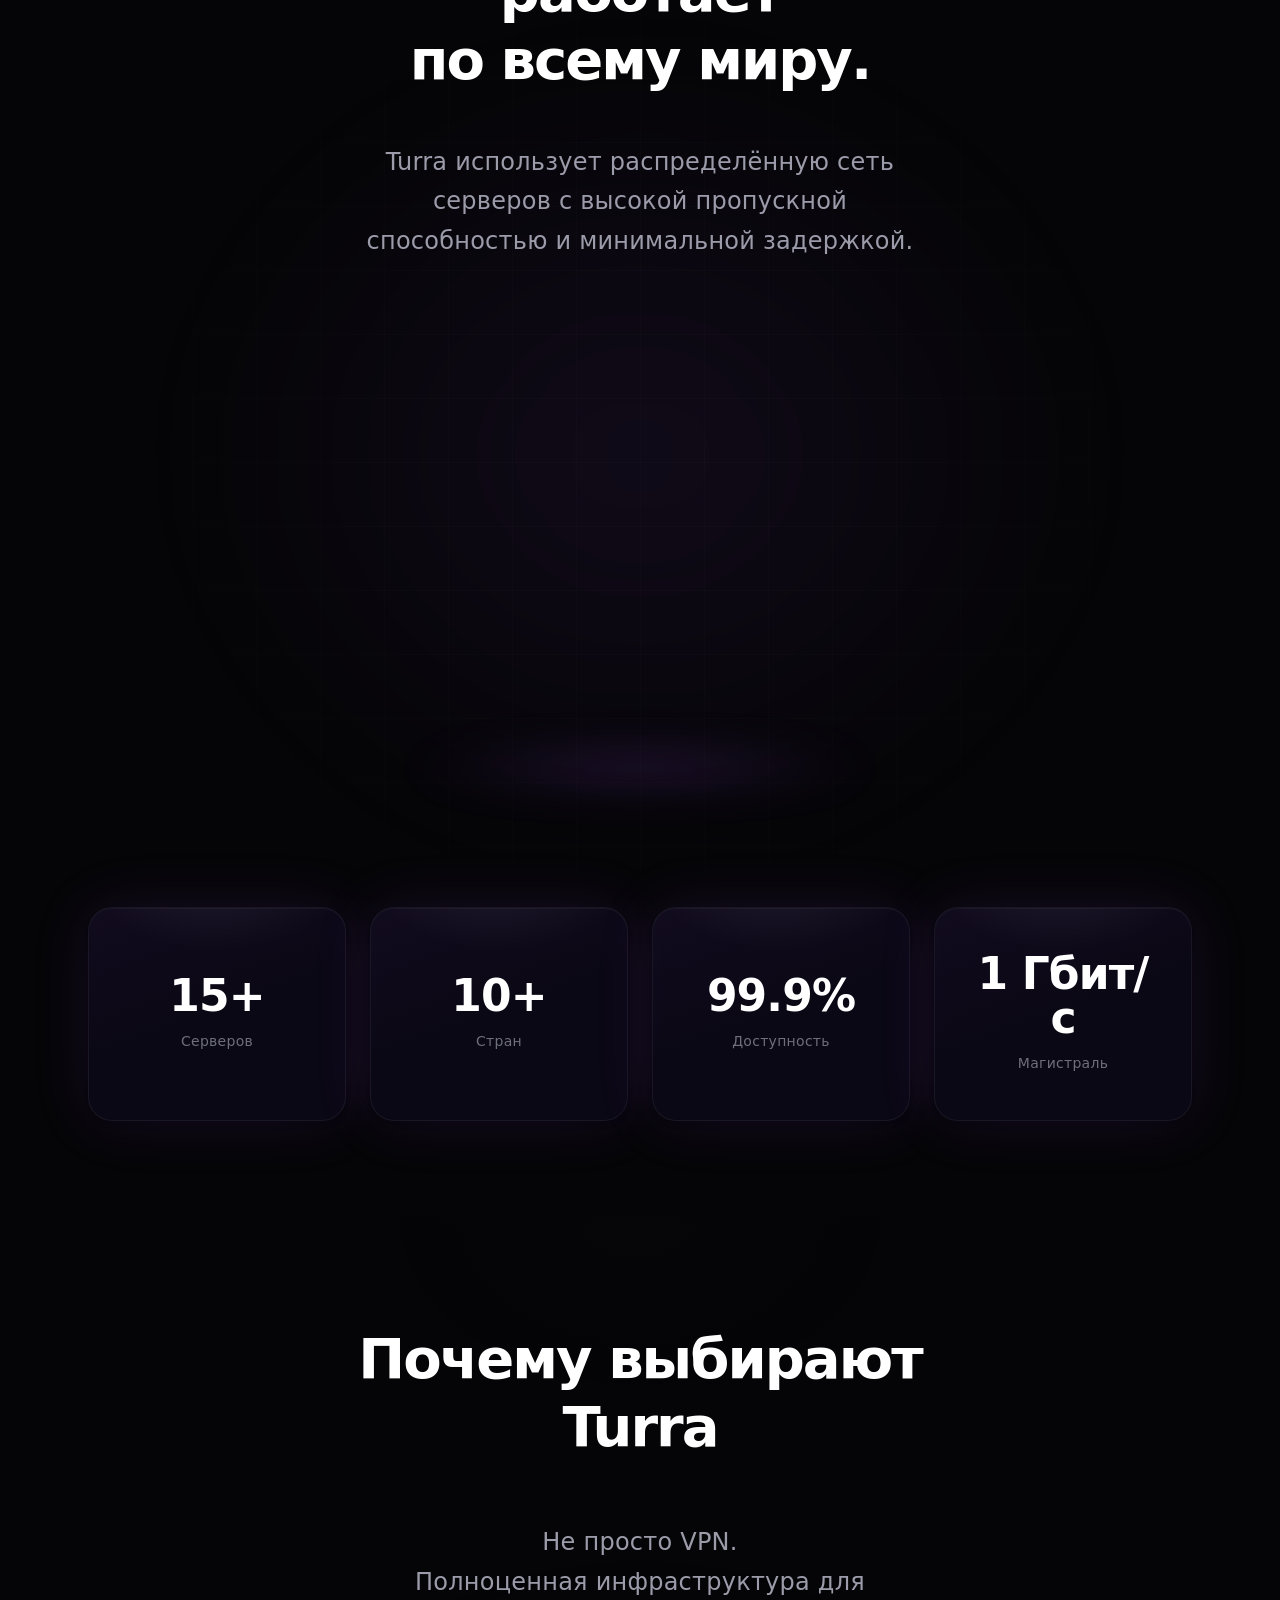
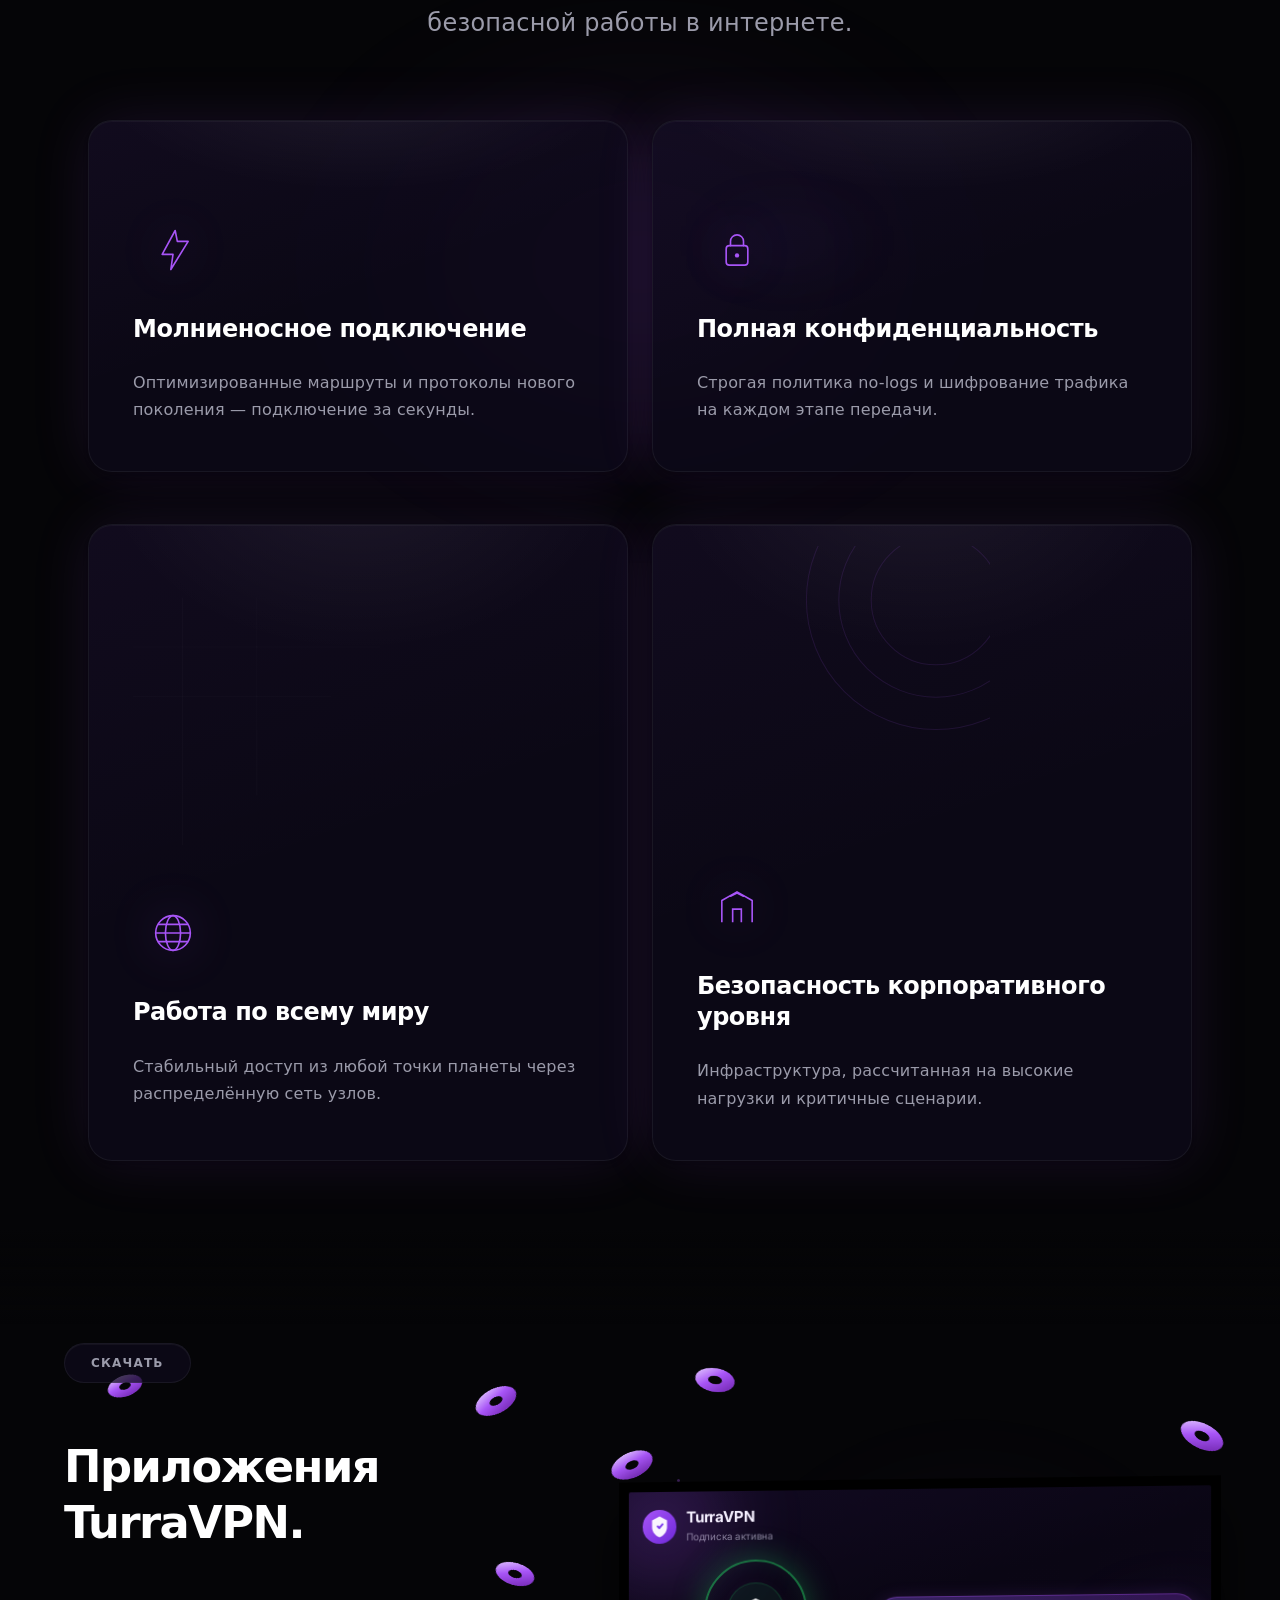
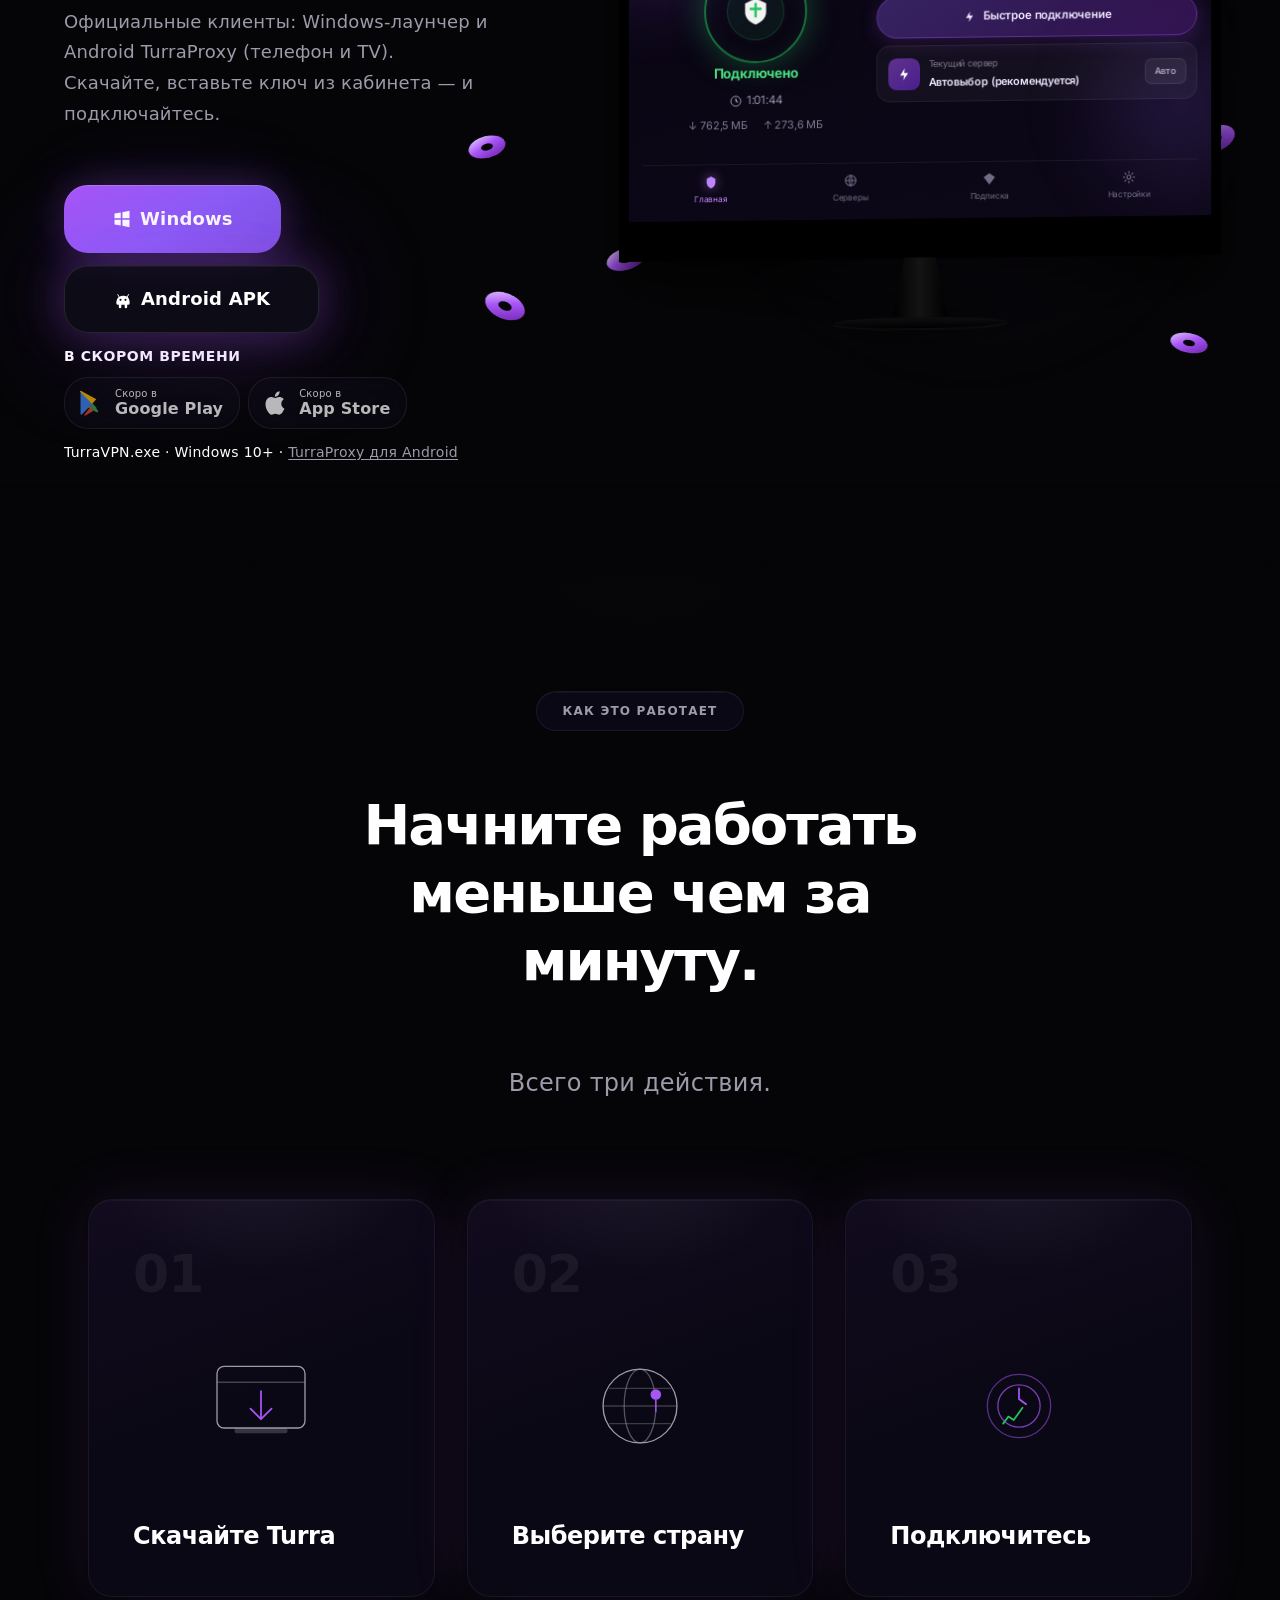
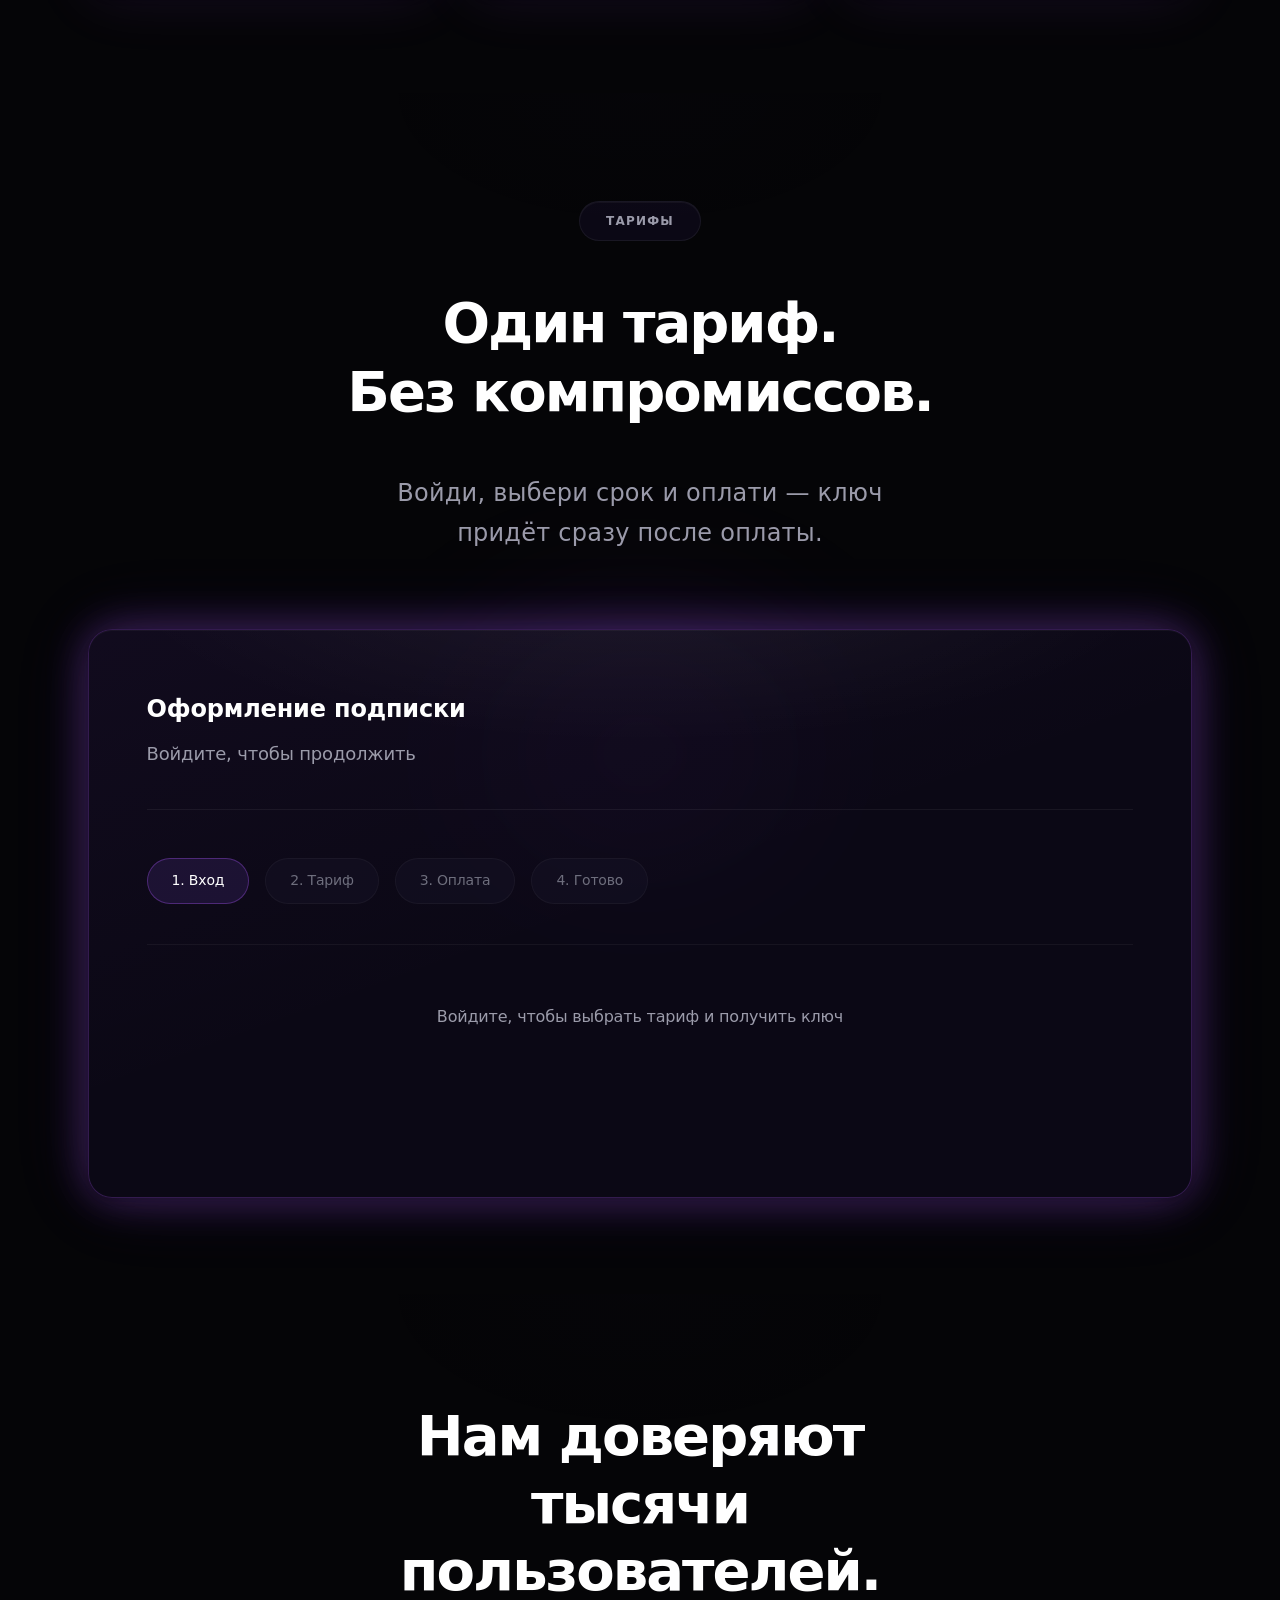
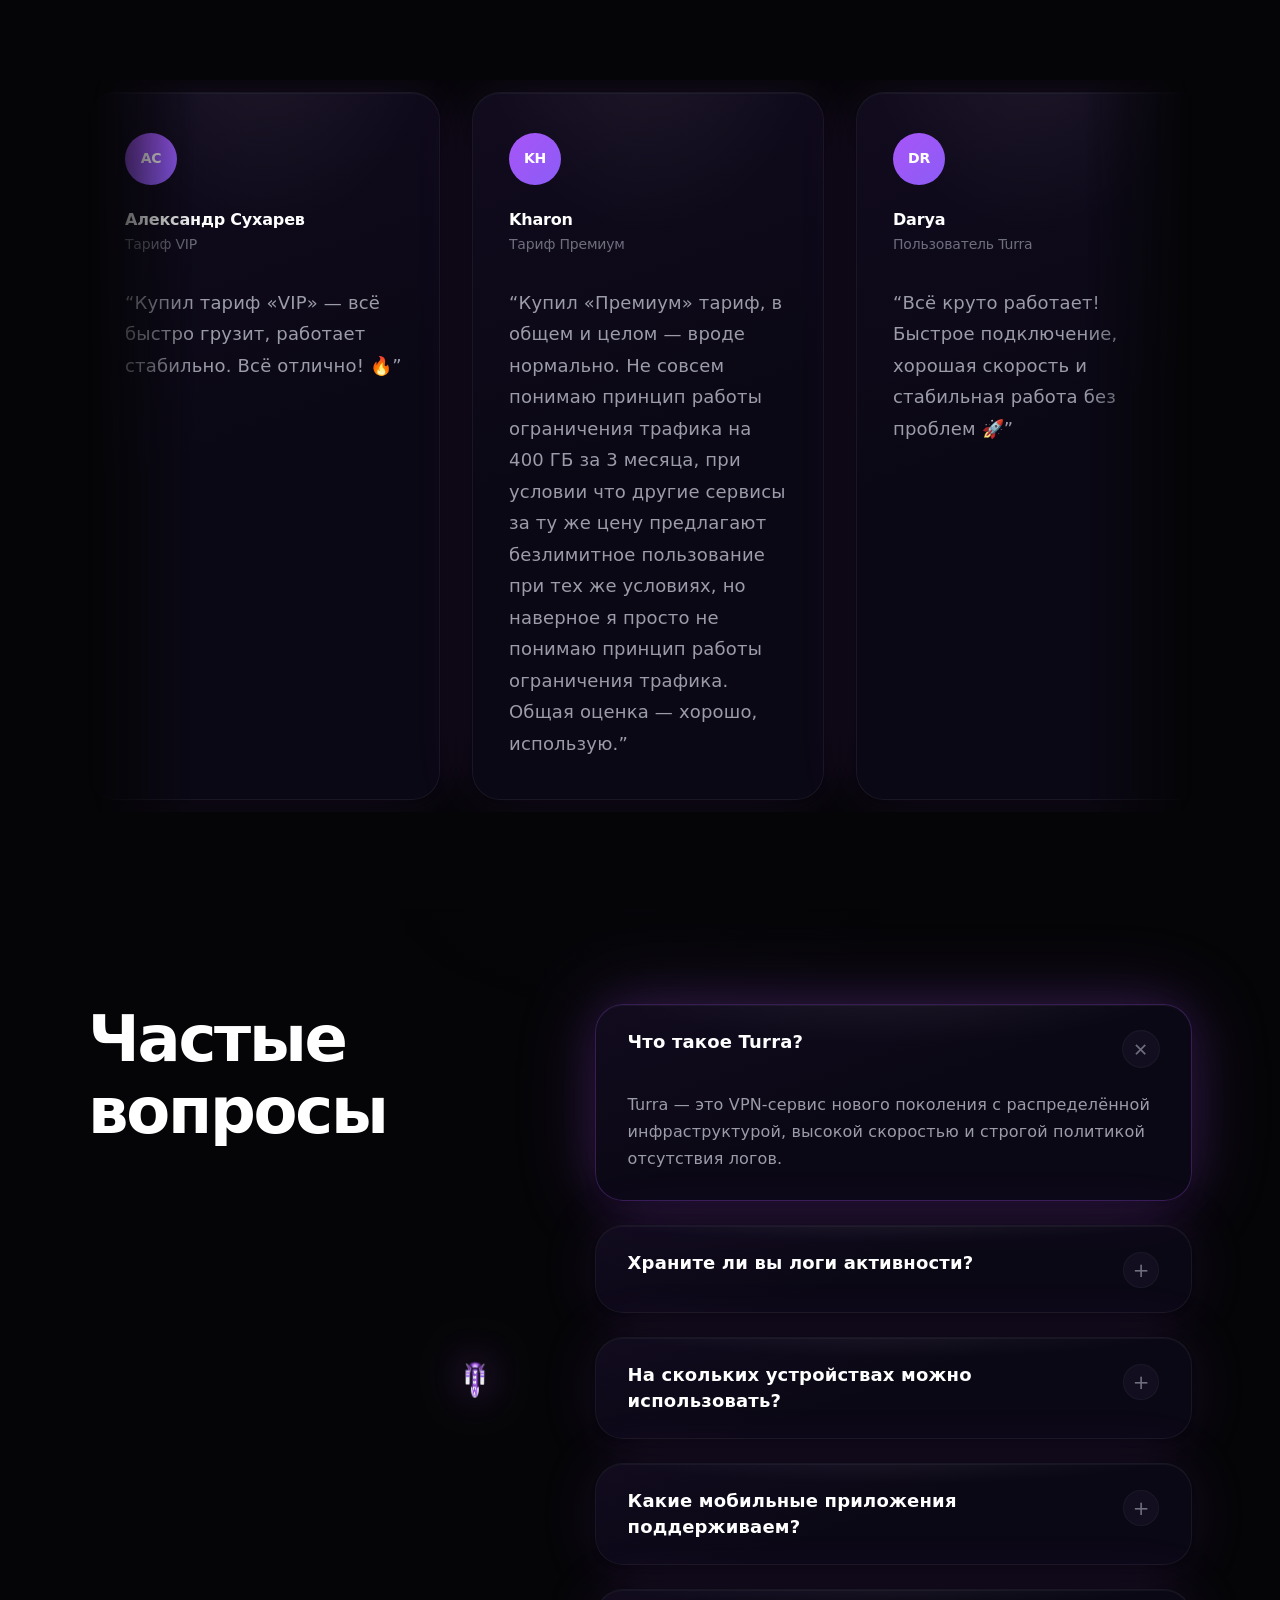
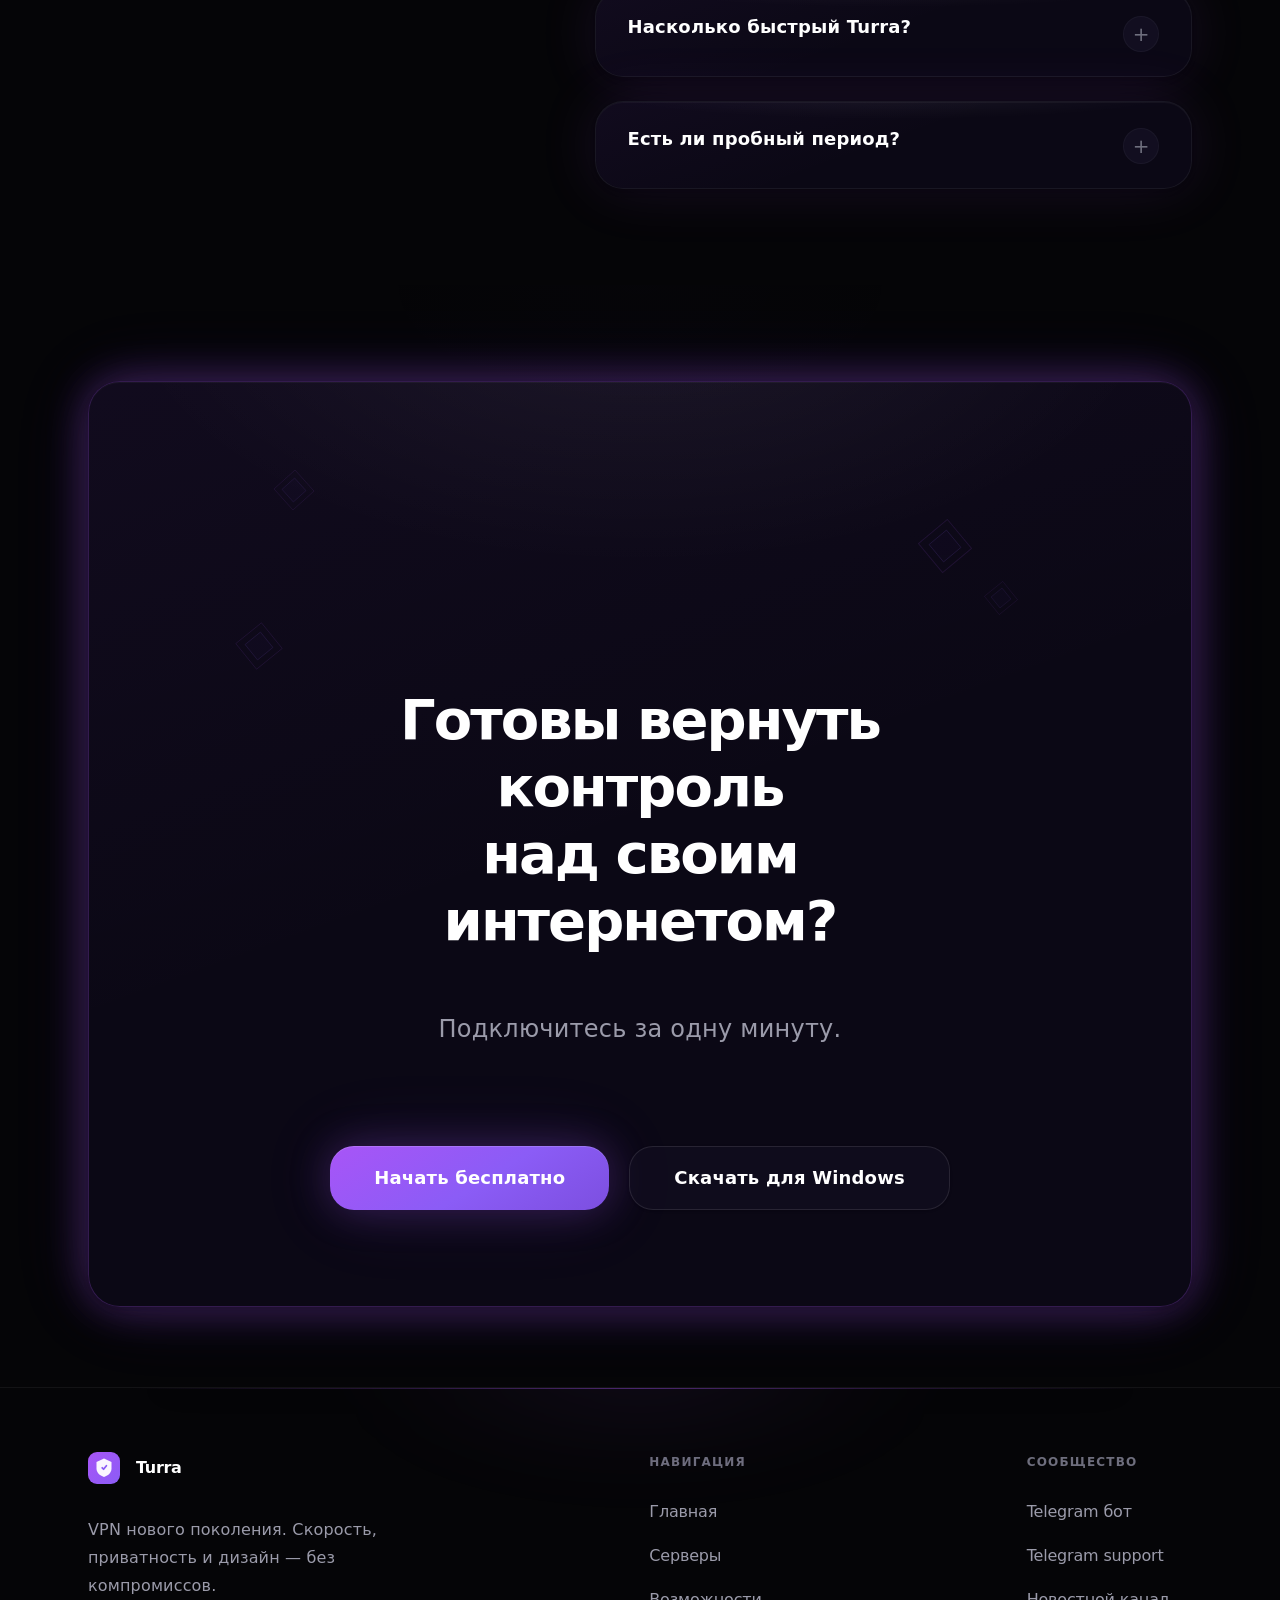
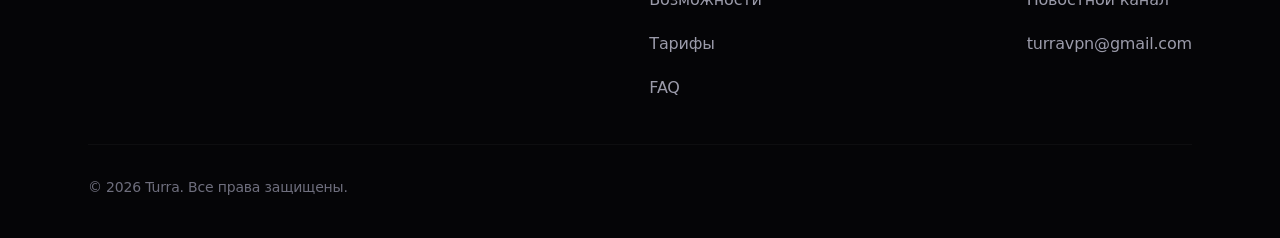
==== commit f5b7fabe: "Add files via upload" ====
--- a/index.html
+++ b/index.html
@@ -1,21 +1,42 @@
 <!doctype html>
 <html lang="ru">
   <head>
+    <script src="/config.js?v=1791128286269"></script>
     <meta charset="UTF-8" />
-    <link rel="icon" type="image/png" href="/logo.png?v=3" />
     <meta name="viewport" content="width=device-width, initial-scale=1.0" />
-    <meta name="description" content="Turra VPN — быстрый и приватный VPN без логов." />
-    <meta name="referrer" content="strict-origin-when-cross-origin" />
-    <meta
-      http-equiv="Content-Security-Policy"
-      content="default-src 'self'; script-src 'self' 'unsafe-inline' https://telegram.org https://oauth.telegram.org; style-src 'self' 'unsafe-inline'; img-src 'self' data: blob: https:; font-src 'self' data:; connect-src 'self' https://cab.turrasup.net https://sub.turrasup.net https://telegram.org https://oauth.telegram.org https://oauth.yandex.ru https://login.yandex.ru wss: ws:; frame-src https://telegram.org https://oauth.telegram.org https://oauth.yandex.ru; child-src https://telegram.org https://oauth.telegram.org; frame-ancestors 'none'; base-uri 'self'; form-action 'self' https://oauth.yandex.ru https://oauth.telegram.org; object-src 'none'"
+    <meta name="theme-color" content="#05060a" />
+    <title>Turra</title>
+    <link rel="icon" href="/favicon.svg" type="image/svg+xml" />
+    <link rel="icon" href="/assets/favicon.svg" type="image/svg+xml" />
+    <link rel="apple-touch-icon" href="/assets/favicon.svg" />
+    <link rel="preconnect" href="https://fonts.googleapis.com" />
+    <link rel="preconnect" href="https://fonts.gstatic.com" crossorigin />
+    <link
+      href="https://fonts.googleapis.com/css2?family=Inter:wght@400;500;600;700&display=swap"
+      rel="stylesheet"
     />
-    <title>Turra VPN</title>
-    <script src="/config.js"></script>
-    <script type="module" crossorigin src="/assets/index-CMS0mgJD.js"></script>
-    <link rel="stylesheet" crossorigin href="/assets/index-C6v0o48k.css">
+    <script type="module" crossorigin src="/assets/index-B69GK6Zx.js"></script>
+    <link rel="modulepreload" crossorigin href="/assets/react-vendor-C2StAl4u.js">
+    <link rel="modulepreload" crossorigin href="/assets/motion-DjtP4-eQ.js">
+    <link rel="modulepreload" crossorigin href="/assets/canvas-IeHxA95V.js">
+    <link rel="modulepreload" crossorigin href="/assets/checkout-JOfXa_RO.js">
+    <link rel="stylesheet" crossorigin href="/assets/canvas-ulxuyGo_.css">
+    <link rel="stylesheet" crossorigin href="/assets/checkout-UP11MMiF.css">
+    <link rel="stylesheet" crossorigin href="/assets/index-DVUA5OkB.css">
   </head>
   <body>
+    <script>
+      (function () {
+        var params = new URLSearchParams(location.search);
+        var renew =
+          params.get('renew') === '1' ||
+          sessionStorage.getItem('turravpn_checkout_renew') === '1';
+        var scrollOnce = sessionStorage.getItem('turravpn_scroll_pricing_once') === '1';
+        if (renew || scrollOnce) return;
+        if (location.hash) history.replaceState(null, '', location.pathname + location.search);
+        window.scrollTo(0, 0);
+      })();
+    </script>
     <div id="root"></div>
   </body>
 </html>
--- a/assets/canvas-ulxuyGo_.css
+++ b/assets/canvas-ulxuyGo_.css
@@ -0,0 +1 @@
+.turra-network{position:relative;isolation:isolate;min-height:var(--section-network-min);padding-block:var(--section-padding-block);overflow:hidden}.turra-network:before{content:"";position:absolute;width:80%;height:60%;left:50%;top:50%;transform:translate(-50%,-50%);background:radial-gradient(ellipse,rgba(168,85,247,.08) 0%,transparent 65%);filter:blur(48px);pointer-events:none}.turra-network__grid-bg{position:absolute;inset:0;z-index:0;pointer-events:none;background-image:linear-gradient(color-mix(in srgb,var(--text-primary) 3%,transparent) 1px,transparent 1px),linear-gradient(90deg,color-mix(in srgb,var(--text-primary) 3%,transparent) 1px,transparent 1px);background-size:64px 64px;mask-image:radial-gradient(ellipse 80% 70% at 50% 50%,black 20%,transparent 75%);opacity:.45}.turra-network__container{position:relative;z-index:1;display:flex;flex-direction:column;gap:var(--spacing-4xl)}.turra-network__header{max-width:40rem;gap:clamp(2.5rem,5vw,3.75rem)}.turra-network__desc{max-width:36rem;margin-top:var(--spacing-sm)}.turra-network__map-wrap{position:relative;width:100%;padding:var(--spacing-2xl) 0 var(--spacing-xl);display:flex;justify-content:center}.turra-globe{position:relative;width:min(100%,56rem);margin-inline:auto;cursor:grab;touch-action:none;user-select:none}.turra-globe:active{cursor:grabbing}.turra-globe__canvas{display:block;width:100%;height:auto;filter:drop-shadow(0 0 60px rgba(168,85,247,.15))}.turra-globe:after{content:"";position:absolute;left:50%;bottom:4%;transform:translate(-50%);width:55%;height:12%;background:radial-gradient(ellipse,rgba(168,85,247,.18) 0%,transparent 70%);filter:blur(20px);pointer-events:none}.turra-network__stats{display:grid;grid-template-columns:repeat(4,1fr);gap:var(--spacing-xl);margin-top:var(--spacing-lg)}.turra-network-stat{display:flex;flex-direction:column;align-items:center;justify-content:center;gap:var(--spacing-md);padding:2.75rem 2rem;text-align:center;min-height:10rem}.turra-network-stat__value{font-size:clamp(2rem,4vw,2.75rem);font-weight:var(--weight-extrabold);letter-spacing:var(--tracking-title);line-height:1;color:var(--text-primary)}.turra-network-stat__label{font-size:var(--text-caption);font-weight:var(--weight-medium);color:var(--text-tertiary);letter-spacing:var(--tracking-caption)}@media(max-width:960px){.turra-network{min-height:auto}.turra-network__stats{grid-template-columns:repeat(2,1fr)}}@media(max-width:480px){.turra-network__stats{grid-template-columns:1fr}}
--- a/assets/checkout-UP11MMiF.css
+++ b/assets/checkout-UP11MMiF.css
@@ -0,0 +1 @@
+.turra-checkout{margin-top:var(--spacing-5xl)}.turra-checkout__panel{padding:clamp(2.75rem,5vw,4.5rem) clamp(2.25rem,4.5vw,4rem);border-radius:var(--radius-modal)}.turra-checkout__bar{display:flex;align-items:flex-start;justify-content:space-between;gap:var(--spacing-xl);margin-bottom:var(--spacing-4xl);padding-bottom:var(--spacing-3xl);border-bottom:1px solid rgba(255,255,255,.06)}.turra-checkout__bar h3{margin:0 0 var(--spacing-lg);font-size:var(--text-title);font-weight:var(--weight-bold);line-height:1.25;color:var(--text-primary)}.turra-checkout__bar p{margin:0;font-size:var(--text-body);line-height:1.6;color:var(--text-secondary)}.turra-checkout__steps{display:flex;flex-wrap:wrap;gap:var(--spacing-lg);margin-bottom:var(--spacing-4xl);padding-bottom:var(--spacing-3xl);border-bottom:1px solid rgba(255,255,255,.05)}.turra-checkout__step{padding:.75rem 1.5rem;border-radius:var(--radius-pill);font-size:var(--text-caption);font-weight:var(--weight-medium);line-height:1.4;color:var(--text-tertiary);background:color-mix(in srgb,var(--surface) 60%,transparent);border:1px solid var(--border-subtle)}.turra-checkout__step.is-active{color:var(--text-primary);border-color:color-mix(in srgb,var(--accent) 35%,transparent);background:color-mix(in srgb,var(--primary) 12%,transparent)}.turra-checkout__step.is-done{color:var(--accent);border-color:color-mix(in srgb,var(--accent) 25%,transparent)}.turra-checkout__body{display:flex;flex-direction:column;gap:var(--spacing-4xl);padding-top:var(--spacing-md)}.turra-checkout__auth{display:flex;flex-direction:column;gap:var(--spacing-2xl)}.turra-checkout__auth-lead{margin:0;text-align:center;font-size:var(--text-small);line-height:1.55;color:var(--text-secondary)}.turra-checkout__auth-divider{display:flex;align-items:center;gap:var(--spacing-lg);color:var(--text-secondary);font-size:var(--text-caption)}.turra-checkout__auth-divider:before,.turra-checkout__auth-divider:after{content:"";flex:1;height:1px;background:#ffffff14}.turra-checkout__auth-pane--telegram{padding-top:0}.turra-checkout__yandex-btn{display:flex;align-items:center;justify-content:center;gap:.625rem;width:100%;min-height:3.25rem;padding:.75rem 1.25rem;border:none;border-radius:.75rem;background:#fc3f1d;color:#fff;font-family:inherit;font-size:1rem;font-weight:600;line-height:1.25;letter-spacing:-.01em;cursor:pointer;box-shadow:0 4px 16px #fc3f1d59;transition:transform .2s,box-shadow .2s,background .2s}.turra-checkout__yandex-btn:hover{background:#e8381a;box-shadow:0 6px 20px #fc3f1d73;transform:translateY(-1px)}.turra-checkout__yandex-btn:active{transform:translateY(0)}.turra-checkout__yandex-icon{flex-shrink:0;display:block}.turra-checkout__trial-card{grid-column:1 / -1;padding:1.75rem 2rem;border-radius:var(--radius-card);border:1px solid color-mix(in srgb,#22c55e 35%,transparent);background:linear-gradient(135deg,color-mix(in srgb,#22c55e 14%,transparent),color-mix(in srgb,var(--primary) 8%,transparent))}.turra-checkout__trial-badge{display:inline-block;margin-bottom:.75rem;padding:.25rem .65rem;border-radius:999px;font-size:var(--text-caption);font-weight:var(--weight-semibold);color:#bbf7d0;background:color-mix(in srgb,#22c55e 20%,transparent)}.turra-checkout__trial-title{margin:0 0 .5rem;font-size:var(--text-h4);font-weight:var(--weight-bold);color:var(--text-primary)}.turra-checkout__trial-desc{margin:0 0 1.25rem;font-size:var(--text-small);line-height:1.55;color:var(--text-secondary)}.turra-checkout__trial-features{display:flex;flex-wrap:wrap;gap:.5rem 1rem;margin:0 0 1.25rem;padding:0;list-style:none;font-size:var(--text-caption);color:var(--text-secondary)}.turra-checkout__alert{display:flex;align-items:flex-start;justify-content:space-between;gap:var(--spacing-lg);margin-bottom:var(--spacing-4xl);padding:1.25rem 1.5rem;border-radius:var(--radius-card);font-size:var(--text-small);line-height:1.6;color:#fecaca;background:color-mix(in srgb,#ef4444 12%,transparent);border:1px solid color-mix(in srgb,#ef4444 30%,transparent)}.turra-checkout__alert--ok{color:#bbf7d0;background:color-mix(in srgb,#22c55e 12%,transparent);border-color:color-mix(in srgb,#22c55e 30%,transparent)}.turra-checkout__alert--info{color:#c4b5fd;background:color-mix(in srgb,var(--accent) 12%,transparent);border-color:color-mix(in srgb,var(--accent) 30%,transparent)}.turra-checkout__alert-close{flex-shrink:0;border:none;background:none;padding:.25rem;font-family:inherit;font-size:var(--text-caption);color:inherit;opacity:.7;cursor:pointer}.turra-checkout__user{display:flex;align-items:center;gap:var(--spacing-xl);padding:1.5rem 1.75rem;border-radius:var(--radius-card);background:color-mix(in srgb,var(--surface) 55%,transparent);border:1px solid var(--border-subtle)}.turra-checkout__avatar{width:3.25rem;height:3.25rem;display:flex;align-items:center;justify-content:center;border-radius:50%;font-weight:var(--weight-bold);color:var(--text-primary);background:linear-gradient(145deg,var(--accent),var(--primary))}.turra-checkout__user-name{font-weight:var(--weight-semibold);line-height:1.35;color:var(--text-primary)}.turra-checkout__user-balance{font-size:var(--text-caption);line-height:1.45;color:var(--text-secondary);margin-top:var(--spacing-xs)}.turra-checkout__auth-tabs{display:flex;gap:var(--spacing-lg)}.turra-checkout__auth-tab{flex:1;padding:1rem 1.5rem;border-radius:var(--radius-button);border:1px solid var(--border-subtle);background:transparent;color:var(--text-secondary);font-family:inherit;font-size:var(--text-small);font-weight:var(--weight-medium);cursor:pointer;transition:border-color .3s,color .3s,background .3s}.turra-checkout__auth-tab.is-active{color:var(--text-primary);border-color:color-mix(in srgb,var(--accent) 35%,transparent);background:color-mix(in srgb,var(--primary) 10%,transparent)}.turra-checkout__auth-pane{display:flex;flex-direction:column;gap:var(--spacing-2xl);padding-top:var(--spacing-sm)}.turra-checkout__field{display:flex;flex-direction:column;gap:var(--spacing-md);margin-bottom:var(--spacing-xs)}.turra-checkout__field span{font-size:var(--text-caption);font-weight:var(--weight-medium);color:var(--text-secondary)}.turra-checkout__field input{width:100%;padding:1rem 1.25rem;border-radius:var(--radius-button);border:1px solid var(--border-subtle);background:color-mix(in srgb,var(--surface) 70%,transparent);color:var(--text-primary);font-family:inherit;font-size:var(--text-small);line-height:1.4}.turra-checkout__field input:focus{outline:none;border-color:color-mix(in srgb,var(--accent) 45%,transparent);box-shadow:0 0 0 3px color-mix(in srgb,var(--accent) 15%,transparent)}.turra-checkout__link-btn{border:none;background:none;padding:.25rem 0;font-family:inherit;font-size:var(--text-caption);line-height:1.5;color:var(--accent);cursor:pointer;text-decoration:underline}.turra-checkout__telegram{display:flex;justify-content:center;min-height:4rem;padding:var(--spacing-xl) var(--spacing-md)}.turra-checkout__oauth{display:flex;flex-direction:column;gap:var(--spacing-lg);margin-top:var(--spacing-xl);padding-top:var(--spacing-2xl);border-top:1px solid rgba(255,255,255,.06)}.turra-checkout__tariffs{display:grid;grid-template-columns:repeat(auto-fit,minmax(16rem,1fr));gap:var(--spacing-2xl)}.turra-checkout__tariff{display:flex;flex-direction:column;gap:var(--spacing-xl);padding:2.5rem 2rem;border-radius:var(--radius-card);border:1px solid var(--glass-border);background:var(--glass-bg);transition:border-color .35s,box-shadow .35s}.turra-checkout__tariff.is-featured{border-color:color-mix(in srgb,var(--accent) 35%,transparent);box-shadow:var(--shadow-card-hover)}.turra-checkout__tariff.is-selected{border-color:color-mix(in srgb,var(--accent) 55%,transparent);box-shadow:var(--glow-primary-soft)}.turra-checkout__tariff-name{margin:0;font-size:var(--text-title);font-weight:var(--weight-bold);line-height:1.25;color:var(--text-primary)}.turra-checkout__tariff-price{font-size:clamp(2rem,4vw,2.5rem);font-weight:var(--weight-black);color:var(--text-primary);line-height:1.1}.turra-checkout__tariff-price span{font-size:var(--text-small);font-weight:var(--weight-medium);color:var(--text-secondary);margin-left:.35rem}.turra-checkout__tariff-features{list-style:none;margin:0;padding:0;display:flex;flex-direction:column;gap:var(--spacing-md)}.turra-checkout__tariff-features li{font-size:var(--text-small);line-height:1.5;color:var(--text-secondary);padding-left:1.35rem;position:relative}.turra-checkout__tariff-features li:before{content:"✓";position:absolute;left:0;color:var(--accent)}.turra-checkout__periods{display:flex;flex-direction:column;gap:var(--spacing-md)}.turra-checkout__period-btn{width:100%;padding:.875rem 1.125rem;border-radius:var(--radius-button);border:1px solid var(--border-subtle);background:transparent;color:var(--text-secondary);font-family:inherit;font-size:var(--text-caption);line-height:1.45;text-align:left;cursor:pointer;transition:border-color .3s,color .3s,background .3s}.turra-checkout__period-btn.is-selected{color:var(--text-primary);border-color:color-mix(in srgb,var(--accent) 40%,transparent);background:color-mix(in srgb,var(--primary) 10%,transparent)}.turra-checkout__payments{display:grid;grid-template-columns:repeat(auto-fit,minmax(12rem,1fr));gap:var(--spacing-xl);margin-bottom:var(--spacing-2xl)}.turra-checkout__payment{padding:1.5rem 1.35rem;border-radius:var(--radius-card);border:1px solid var(--border-subtle);background:color-mix(in srgb,var(--surface) 55%,transparent);text-align:left;cursor:pointer;font-family:inherit;transition:border-color .3s,box-shadow .3s}.turra-checkout__payment.is-selected{border-color:color-mix(in srgb,var(--accent) 45%,transparent);box-shadow:var(--glow-primary-soft)}.turra-checkout__payment-name{font-size:var(--text-small);font-weight:var(--weight-semibold);line-height:1.35;color:var(--text-primary);margin-bottom:var(--spacing-sm)}.turra-checkout__payment-desc{font-size:var(--text-caption);line-height:1.5;color:var(--text-tertiary)}.turra-checkout__summary{margin-bottom:var(--spacing-2xl);padding-top:var(--spacing-sm);font-size:var(--text-body);line-height:1.55;color:var(--text-secondary)}.turra-checkout__wait{display:flex;flex-direction:column;align-items:center;gap:var(--spacing-2xl);padding:var(--spacing-3xl) var(--spacing-xl);text-align:center}.turra-checkout__wait p{margin:0;line-height:1.55;color:var(--text-secondary)}.turra-checkout__spinner{width:2.25rem;height:2.25rem;border-radius:50%;border:2px solid color-mix(in srgb,var(--accent) 20%,transparent);border-top-color:var(--accent);animation:turra-checkout-spin .9s linear infinite}@keyframes turra-checkout-spin{to{transform:rotate(360deg)}}.turra-checkout__done{display:flex;flex-direction:column;gap:var(--spacing-3xl)}.turra-checkout__done .turra-checkout__alert{margin-bottom:0}.turra-checkout__link-box{display:flex;flex-direction:column;gap:var(--spacing-lg)}.turra-checkout__link-box input{width:100%;padding:1.125rem 1.35rem;border-radius:var(--radius-card);border:1px solid var(--border-subtle);background:color-mix(in srgb,var(--surface) 70%,transparent);color:var(--text-primary);font-family:inherit;font-size:var(--text-caption);line-height:1.5;word-break:break-all}.turra-setup{display:flex;flex-direction:column;gap:var(--spacing-xl);padding:var(--spacing-2xl);border-radius:var(--radius-card);border:1px solid color-mix(in srgb,var(--accent) 18%,transparent);background:color-mix(in srgb,var(--surface) 55%,transparent)}.turra-setup__head{display:flex;flex-direction:column;gap:var(--spacing-sm)}.turra-setup__lead{margin:0;font-size:var(--text-small);line-height:var(--leading-body);color:var(--text-secondary)}.turra-setup__tabs{display:flex;flex-wrap:wrap;gap:var(--spacing-sm)}.turra-setup__tab{padding:.625rem 1.125rem;border-radius:999px;border:1px solid color-mix(in srgb,var(--text-primary) 10%,transparent);background:color-mix(in srgb,var(--surface) 40%,transparent);color:var(--text-secondary);font:inherit;font-size:var(--text-small);font-weight:var(--weight-semibold);cursor:pointer;transition:border-color var(--transition-normal),background var(--transition-normal),color var(--transition-normal)}.turra-setup__tab.is-active{color:var(--text-primary);border-color:color-mix(in srgb,var(--accent) 40%,transparent);background:color-mix(in srgb,var(--accent) 14%,transparent)}.turra-setup__panel{display:flex;flex-direction:column;gap:var(--spacing-lg)}.turra-setup__video-wrap{position:relative;overflow:hidden;border-radius:var(--radius-card);border:1px solid color-mix(in srgb,var(--text-primary) 8%,transparent);background:#000;aspect-ratio:16 / 9}.turra-setup__video{display:block;width:100%;height:100%;object-fit:contain;background:#000}.turra-setup__embed{display:block;width:100%;height:100%;border:0;background:#000}.turra-setup__video-placeholder,.turra-setup__video-fallback{display:flex;flex-direction:column;align-items:center;justify-content:center;gap:var(--spacing-md);min-height:100%;padding:var(--spacing-2xl);text-align:center;color:var(--text-secondary)}.turra-setup__video-link{color:var(--accent);font-weight:var(--weight-semibold);text-decoration:none}.turra-setup__video-link:hover{text-decoration:underline}.turra-setup__cards{display:grid;grid-template-columns:repeat(2,minmax(0,1fr));gap:var(--spacing-lg)}.turra-setup__card{padding:var(--spacing-xl);border-radius:var(--radius-card);border:1px solid color-mix(in srgb,var(--text-primary) 8%,transparent);background:color-mix(in srgb,var(--background) 35%,transparent)}.turra-setup__card-title{margin:0 0 var(--spacing-md);font-size:var(--text-body);font-weight:var(--weight-bold);color:var(--text-primary)}.turra-setup__steps{margin:0;padding-left:1.2rem;display:grid;gap:var(--spacing-md);font-size:var(--text-small);line-height:var(--leading-body);color:var(--text-secondary)}.turra-setup__steps strong{color:var(--text-primary)}.turra-setup__store-link{color:var(--accent);font-weight:var(--weight-semibold);text-decoration:none}.turra-setup__store-link:hover{text-decoration:underline}.turra-setup__note{margin:0;font-size:var(--text-caption);line-height:var(--leading-body);color:var(--text-muted)}.turra-checkout__done-actions{display:flex;flex-wrap:wrap;gap:1.25rem;justify-content:center;padding-top:var(--spacing-md)}.turra-checkout__logout{margin-left:auto}.turra-checkout__section-title{margin:0;font-size:var(--text-title);font-weight:var(--weight-bold);line-height:1.25;color:var(--text-primary)}.turra-checkout__back{margin-top:var(--spacing-xl)}.turra-checkout__panel .turra-btn--wide{margin-top:var(--spacing-lg)}@media(max-width:640px){.turra-checkout__panel{padding:2.25rem 1.75rem}.turra-checkout__bar{margin-bottom:var(--spacing-3xl);padding-bottom:var(--spacing-2xl)}.turra-checkout__steps{gap:var(--spacing-md);margin-bottom:var(--spacing-3xl);padding-bottom:var(--spacing-2xl)}.turra-checkout__step{padding:.5rem .875rem;font-size:.7rem}.turra-checkout__done-actions{flex-direction:column;gap:1rem}.turra-setup__cards{grid-template-columns:1fr}.turra-setup{padding:var(--spacing-xl)}.turra-checkout__done-actions .turra-btn,.turra-checkout__link-box .turra-btn{width:100%}}
--- a/assets/index-DVUA5OkB.css
+++ b/assets/index-DVUA5OkB.css
@@ -0,0 +1 @@
+@layer properties{@supports (((-webkit-hyphens:none)) and (not (margin-trim:inline))) or ((-moz-orient:inline) and (not (color:rgb(from red r g b)))){*,:before,:after,::backdrop{--tw-rotate-x:initial;--tw-rotate-y:initial;--tw-rotate-z:initial;--tw-skew-x:initial;--tw-skew-y:initial;--tw-border-style:solid;--tw-ordinal:initial;--tw-slashed-zero:initial;--tw-numeric-figure:initial;--tw-numeric-spacing:initial;--tw-numeric-fraction:initial;--tw-shadow:0 0 #0000;--tw-shadow-color:initial;--tw-shadow-alpha:100%;--tw-inset-shadow:0 0 #0000;--tw-inset-shadow-color:initial;--tw-inset-shadow-alpha:100%;--tw-ring-color:initial;--tw-ring-shadow:0 0 #0000;--tw-inset-ring-color:initial;--tw-inset-ring-shadow:0 0 #0000;--tw-ring-inset:initial;--tw-ring-offset-width:0px;--tw-ring-offset-color:#fff;--tw-ring-offset-shadow:0 0 #0000;--tw-outline-style:solid;--tw-blur:initial;--tw-brightness:initial;--tw-contrast:initial;--tw-grayscale:initial;--tw-hue-rotate:initial;--tw-invert:initial;--tw-opacity:initial;--tw-saturate:initial;--tw-sepia:initial;--tw-drop-shadow:initial;--tw-drop-shadow-color:initial;--tw-drop-shadow-alpha:100%;--tw-drop-shadow-size:initial;--tw-ease:initial}}}:root{--background:#050507;--background-elevated:#0a0812;--surface:#151124;--surface-hover:#1a1630;--surface-active:#211c3a;--card:#0f0b1c;--card-hover:#141028;--card-elevated:#1a1530;--primary:#8b5cf6;--primary-hover:#9d6ff8;--primary-active:#7c4fe0;--primary-muted:#8b5cf62e;--primary-subtle:#8b5cf61a;--accent:#a855f7;--accent-hover:#b96df9;--accent-muted:#a855f738;--glow-color:#a855f773;--success:#22c55e;--success-muted:#22c55e29;--warning:#f59e0b;--warning-muted:#f59e0b29;--danger:#ef4444;--danger-muted:#ef444424;--text-primary:#fff;--text-secondary:#9b9baa;--text-tertiary:#6e6e7d;--text-disabled:#4a4a58;--text-inverse:#050507;--text-on-primary:#fff;--border:#ffffff0f;--border-subtle:#ffffff0a;--border-strong:#a855f759;--border-focus:#a855f78c;--overlay:#050507b8;--overlay-heavy:#050507e0;--glass-bg:#0f0b1cb8;--glass-border:#ffffff0f;--glass-highlight:#ffffff0a;--font-sans:"Inter", ui-sans-serif, system-ui, -apple-system, "Segoe UI", sans-serif;--font-mono:ui-monospace, "Cascadia Code", "Segoe UI Mono", monospace;--text-hero:4.5rem;--text-section:3.5rem;--text-title:1.5rem;--text-body:1.125rem;--text-small:1rem;--text-caption:.875rem;--text-micro:.75rem;--leading-hero:1.2;--leading-section:1.22;--leading-title:1.2;--leading-body:1.7;--leading-small:1.5;--leading-caption:1.45;--tracking-hero:-.035em;--tracking-section:-.035em;--tracking-title:-.02em;--tracking-body:-.01em;--tracking-caption:.02em;--tracking-label:.1em;--weight-regular:400;--weight-medium:500;--weight-semibold:600;--weight-bold:700;--weight-extrabold:800;--weight-black:900;--spacing-xs:.25rem;--spacing-sm:.5rem;--spacing-md:.75rem;--spacing-lg:1rem;--spacing-xl:1.5rem;--spacing-2xl:2rem;--spacing-3xl:2.5rem;--spacing-4xl:3rem;--spacing-5xl:4rem;--spacing-6xl:5rem;--spacing-7xl:6rem;--spacing-8xl:7.5rem;--section-padding-y:var(--spacing-8xl);--section-padding-y-compact:var(--spacing-6xl);--section-gap:var(--spacing-5xl);--radius-18:1.125rem;--radius-24:1.5rem;--radius-28:1.75rem;--radius-32:2rem;--radius-pill:9999px;--radius-button:var(--radius-18);--radius-card:var(--radius-24);--radius-modal:var(--radius-32);--radius-sm:var(--radius-18);--radius-md:var(--radius-24);--radius-lg:var(--radius-24);--shadow-inset:inset 0 1px #ffffff0a;--shadow-glow-card:0 0 60px #a855f71f;--shadow-glow-card-hover:0 0 80px #a855f738;--shadow-glow-hero:0 0 120px #a855f747;--shadow-glow-intense:0 0 160px #a855f759;--shadow-sm:var(--shadow-inset), 0 4px 16px #0006;--shadow-md:var(--shadow-inset), 0 8px 32px #00000073;--shadow-lg:var(--shadow-inset), 0 16px 48px #00000080;--shadow-xl:var(--shadow-inset), 0 24px 64px #0000008c;--glow-primary:0 0 0 1px #a855f733, 0 0 48px #a855f759, 0 0 120px #8b5cf633;--glow-primary-soft:0 0 40px #a855f740, 0 0 80px #8b5cf61f;--glow-primary-intense:0 0 0 1px #a855f759, 0 0 64px #a855f773, 0 0 140px #8b5cf647;--shadow-card:var(--shadow-md), var(--shadow-glow-card), var(--shadow-inset);--shadow-card-hover:var(--shadow-lg), var(--shadow-glow-card-hover), var(--shadow-inset);--duration-instant:.12s;--duration-fast:.35s;--duration-normal:.55s;--duration-slow:.75s;--duration-slower:1s;--ease-out-quart:cubic-bezier(.25, 1, .5, 1);--ease-out-expo:cubic-bezier(.16, 1, .3, 1);--ease-in-out-smooth:cubic-bezier(.45, 0, .15, 1);--transition-fast:var(--duration-fast) var(--ease-out-expo);--transition-normal:var(--duration-normal) var(--ease-out-expo);--transition-slow:var(--duration-slow) var(--ease-out-expo);--transition-slower:var(--duration-slower) var(--ease-out-expo);--hover-lift:-4px;--hover-scale:1.008;--container-max:80rem;--container-padding:var(--spacing-xl);--container-padding-narrow:var(--spacing-lg);--header-height:5.5rem;--blur-glass:18px;--blur-background:48px;--z-base:0;--z-elevated:10;--z-sticky:100;--z-modal:200;--z-toast:300;--header-container-max:92.5rem;--header-offset-top:1.5rem;--header-shell-padding-x:clamp(1.25rem, 4vw, 2.75rem);--header-inner-padding-x:2rem;--header-nav-gap:2.5rem;--header-logo-gap:.75rem;--header-actions-gap:.75rem;--header-bg:#0f0b1ca6;--header-bg-scrolled:#0f0b1ceb;--header-border:#ffffff0f;--header-border-scrolled:#a855f726;--header-blur:14px;--header-blur-scrolled:18px;--header-shadow:0 1px 0 var(--text-primary) inset, 0 8px 32px var(--background), 0 0 0 1px var(--text-primary)}@supports (color:color-mix(in lab,red,red)){:root{--header-shadow:0 1px 0 color-mix(in srgb, var(--text-primary) 5%, transparent) inset, 0 8px 32px color-mix(in srgb, var(--background) 55%, transparent), 0 0 0 1px color-mix(in srgb, var(--text-primary) 4%, transparent)}}:root{--header-shadow-scrolled:0 1px 0 var(--text-primary) inset, 0 16px 48px var(--background), 0 0 0 1px var(--text-primary), var(--glow-primary-soft)}@supports (color:color-mix(in lab,red,red)){:root{--header-shadow-scrolled:0 1px 0 color-mix(in srgb, var(--text-primary) 6%, transparent) inset, 0 16px 48px color-mix(in srgb, var(--background) 70%, transparent), 0 0 0 1px color-mix(in srgb, var(--text-primary) 6%, transparent), var(--glow-primary-soft)}}:root{--header-nav-hover-glow:0 0 18px var(--accent)}@supports (color:color-mix(in lab,red,red)){:root{--header-nav-hover-glow:0 0 18px color-mix(in srgb, var(--accent) 35%, transparent)}}:root{--header-nav-active-line:var(--accent);--header-transition:var(--duration-slow) var(--ease-out-expo);--hero-min-height:58rem;--hero-max-height:none;--hero-container-max:92.5rem;--hero-padding-x:clamp(1.25rem, 4vw, 2.75rem);--hero-grid-gap:clamp(2rem, 5vw, 5rem);--hero-title-size:4.5rem;--hero-btn-height:4rem;--hero-btn-gap:1rem;--hero-mockup-rotate:-8deg;--hero-glow-size:50rem;--hero-ring-size:36rem;--hero-fade-up-distance:2.5rem}@media(max-width:1100px){:root{--hero-title-size:3rem;--hero-min-height:auto}}@media(max-width:768px){:root{--hero-title-size:2.25rem}}:root{--section-container-max:92.5rem;--section-padding-x:clamp(1.25rem, 4vw, 2.75rem);--section-network-min:50rem;--section-showcase-height:59.375rem;--section-stat-radius:var(--radius-28);--section-stat-padding:2.5rem;--section-feature-radius:var(--radius-28);--section-feature-padding:2.5rem;--section-step-radius:var(--radius-28);--section-step-padding:2.625rem;--section-pricing-radius:var(--radius-32);--section-faq-radius:var(--radius-28);--section-mockup-radius:var(--radius-28);--section-gap:var(--spacing-5xl);--section-header-gap:var(--spacing-4xl);--section-padding-block:var(--spacing-7xl)}*,:before,:after{box-sizing:border-box}html{-webkit-text-size-adjust:100%;text-rendering:optimizelegibility;-webkit-font-smoothing:antialiased;-moz-osx-font-smoothing:grayscale}body{min-height:100dvh;font-family:var(--font-sans);font-size:var(--text-body);line-height:var(--leading-body);font-weight:var(--weight-regular);letter-spacing:var(--tracking-body);color:var(--text-primary);background-color:var(--background);margin:0}img,picture,video,canvas,svg{max-width:100%;display:block}input,button,textarea,select{font:inherit;color:inherit}button{cursor:pointer;background:0 0;border:none}a{color:inherit;text-decoration:none}:focus-visible{outline:2px solid var(--border-focus);outline-offset:3px}@media(prefers-reduced-motion:reduce){html{scroll-behavior:auto}}:root{--bg-noise:url("data:image/svg+xml,%3Csvg viewBox='0 0 256 256' xmlns='http://www.w3.org/2000/svg'%3E%3Cfilter id='n'%3E%3CfeTurbulence type='fractalNoise' baseFrequency='0.85' numOctaves='4' stitchTiles='stitch'/%3E%3C/filter%3E%3Crect width='100%25' height='100%25' filter='url(%23n)' opacity='0.5'/%3E%3C/svg%3E")}.turra-bg{z-index:calc(var(--z-base) - 1);pointer-events:none;background-color:var(--background);position:fixed;inset:0;overflow:hidden}.turra-bg__glow-tl{filter:blur(56px);background:radial-gradient(circle,#a855f740,#0000 68%);border-radius:50%;width:800px;height:800px;animation:14s ease-in-out infinite turra-bg-breathe;position:absolute;top:-280px;left:-200px}.turra-bg__glow-tr{filter:blur(64px);background:radial-gradient(circle,#8b5cf62e,#0000 70%);border-radius:50%;width:1000px;height:1000px;animation:18s ease-in-out infinite reverse turra-bg-breathe;position:absolute;top:-320px;right:-280px}.turra-bg__glow-bottom{filter:blur(48px);background:radial-gradient(60% 50% at 50% 100%,#a855f724,#0000 65%);width:120%;height:50%;animation:20s ease-in-out -5s infinite turra-bg-breathe;position:absolute;bottom:-20%;left:-10%}.turra-bg__gradients{background:radial-gradient(40% 30% at 50% 40%,#15112499,#0000 70%);position:absolute;inset:0}.turra-bg__noise{background-image:var(--bg-noise);opacity:.055;mix-blend-mode:soft-light;background-repeat:repeat;background-size:160px 160px;position:absolute;inset:0}.turra-bg__vignette{background:radial-gradient(100% 100%,#0000 35%,#050507d9);position:absolute;inset:0}@keyframes turra-bg-breathe{0%,to{opacity:.85;transform:scale(1)}50%{opacity:1;transform:scale(1.04)}}@media(max-width:768px){.turra-bg__glow-tl,.turra-bg__glow-tr,.turra-bg__glow-bottom{opacity:.8;animation:none}.turra-bg__glow-tl{filter:blur(48px)}.turra-bg__glow-tr{filter:blur(52px)}.turra-bg__glow-bottom{filter:blur(40px)}.turra-bg__noise{opacity:.035}}.glass{background:var(--glass-bg);border:1px solid var(--glass-border);-webkit-backdrop-filter:blur(var(--blur-glass));box-shadow:var(--shadow-sm),inset 0 1px 0 var(--glass-highlight)}.glow{box-shadow:var(--glow-primary)}.glow-soft{box-shadow:var(--glow-primary-soft)}.container-turra{width:min(var(--container-max),calc(100% - var(--container-padding) * 2));margin-inline:auto}.section-turra{padding-block:var(--section-padding-y)}@media(max-width:768px){:root{--section-padding-y:var(--spacing-6xl);--container-padding:var(--spacing-lg)}}@media(max-width:480px){:root{--section-padding-y:var(--spacing-5xl);--text-hero:3rem;--text-section:2.25rem}}.turra-section-container{width:min(var(--section-container-max),calc(100% - var(--section-padding-x) * 2));padding-inline:var(--section-padding-x);margin-inline:auto}.turra-section-header{text-align:center;align-items:center;gap:var(--section-header-gap);max-width:40rem;padding-block:var(--spacing-md);flex-direction:column;margin-inline:auto;display:flex}.turra-section-badge{border-radius:var(--radius-pill);width:fit-content;max-width:100%;font-size:var(--text-micro);font-weight:var(--weight-semibold);letter-spacing:var(--tracking-label);text-transform:uppercase;color:var(--text-secondary);background:var(--glass-bg);border:1px solid var(--glass-border);-webkit-backdrop-filter:blur(24px);box-shadow:var(--shadow-inset);justify-content:center;align-items:center;padding:.625rem 1.625rem;line-height:1.5;display:inline-flex}.turra-section-title{font-size:var(--text-section);font-weight:var(--weight-black);line-height:var(--leading-section);letter-spacing:var(--tracking-section);color:var(--text-primary);padding-inline:var(--spacing-sm);margin:0}.turra-section-subtitle{font-size:var(--text-title);letter-spacing:.01em;color:var(--text-secondary);max-width:37.5rem;padding-inline:var(--spacing-sm);margin:0;line-height:1.65}.turra-section-header--left{text-align:left;align-items:flex-start;max-width:37.5rem;margin-inline:0}.turra-glass-card{background:var(--glass-bg);border:1px solid var(--glass-border);border-radius:var(--radius-card);-webkit-backdrop-filter:blur(28px);box-shadow:var(--shadow-card);transition:transform .65s cubic-bezier(.16,1,.3,1),box-shadow .65s cubic-bezier(.16,1,.3,1),border-color .45s;position:relative;overflow:hidden}.turra-glass-card:before{content:"";border-radius:inherit;pointer-events:none;background:radial-gradient(80% 50% at 50% -10%,#ffffff0f,#0000 60%);position:absolute;inset:0}.turra-glass-card:after{content:"";border-radius:inherit;pointer-events:none;background:linear-gradient(160deg,#a855f70a,#0000 50%);position:absolute;inset:0}.turra-glass-card--featured{box-shadow:var(--shadow-card),var(--glow-primary-soft);border-color:#a855f740}.turra-glass-card--interactive:hover{box-shadow:var(--shadow-card-hover);border-color:#a855f738}.turra-glass-card:before,.turra-glass-card:after{z-index:0}.turra-glass-card>:not(.turra-glass-card__sheen){z-index:1;position:relative}.turra-glass-card__sheen{border-radius:inherit;opacity:0;pointer-events:none;z-index:0;background:linear-gradient(115deg,#0000 25%,#ffffff0d,#0000 75%);transition:opacity .65s;position:absolute;inset:0}.turra-glass-card--interactive:hover .turra-glass-card__sheen{opacity:1}.turra-divider{background:linear-gradient(90deg,#0000,#ffffff14 30% 70%,#0000);border:none;height:1px}.turra-section-glow{filter:blur(48px);pointer-events:none;z-index:0;background:radial-gradient(#a855f71f,#0000 70%);width:600px;height:400px;position:absolute;top:50%;left:50%;transform:translate(-50%,-50%)}html{scroll-behavior:smooth}section{position:relative}section+section:before{content:"";width:min(var(--section-container-max),72%);background:linear-gradient(90deg,transparent,var(--text-primary) 30%,var(--text-primary) 70%,transparent);height:1px;position:absolute;top:0;left:50%;transform:translate(-50%)}@supports (color:color-mix(in lab,red,red)){section+section:before{background:linear-gradient(90deg,transparent,color-mix(in srgb,var(--text-primary) 6%,transparent) 30%,color-mix(in srgb,var(--text-primary) 6%,transparent) 70%,transparent)}}section+section:before{pointer-events:none;z-index:1}section:after{content:"";pointer-events:none;background:radial-gradient(ellipse 40% 22% at 50% 0%,var(--primary),transparent 58%);position:absolute;inset:0}@supports (color:color-mix(in lab,red,red)){section:after{background:radial-gradient(ellipse 40% 22% at 50% 0%,color-mix(in srgb,var(--primary) 3%,transparent),transparent 58%)}}section:after{opacity:.35}#top:before,#top+section:before,#top:after,#download:after{display:none}.turra-page-loader{z-index:9999;background:var(--background);pointer-events:all;justify-content:center;align-items:center;display:flex;position:fixed;inset:0}.turra-page-loader__inner{border:2px solid var(--text-primary);border-radius:50%;width:2rem;height:2rem}@supports (color:color-mix(in lab,red,red)){.turra-page-loader__inner{border:2px solid color-mix(in srgb,var(--text-primary) 8%,transparent)}}.turra-page-loader__inner{border-top-color:var(--accent);animation:turra-loader-spin 1.2s var(--ease-in-out-smooth) infinite}.turra-page-loader__glow{background:radial-gradient(circle,var(--accent),transparent 70%);border-radius:50%;width:8rem;height:8rem;position:absolute}@supports (color:color-mix(in lab,red,red)){.turra-page-loader__glow{background:radial-gradient(circle,color-mix(in srgb,var(--accent) 20%,transparent),transparent 70%)}}.turra-page-loader__glow{filter:blur(24px);animation:2s ease-in-out infinite turra-loader-pulse}@keyframes turra-loader-spin{to{transform:rotate(360deg)}}@keyframes turra-loader-pulse{0%,to{opacity:.4;transform:scale(1)}50%{opacity:.7;transform:scale(1.1)}}.turra-text-hero{font-size:var(--text-hero);line-height:var(--leading-hero);letter-spacing:var(--tracking-hero);font-weight:var(--weight-extrabold);color:var(--text-primary)}.turra-text-section{font-size:var(--text-section);line-height:var(--leading-section);letter-spacing:var(--tracking-section);font-weight:var(--weight-bold);color:var(--text-primary)}.turra-text-title{font-size:var(--text-title);line-height:var(--leading-title);letter-spacing:var(--tracking-title);font-weight:var(--weight-bold);color:var(--text-primary)}.turra-text-body{font-size:var(--text-body);line-height:var(--leading-body);letter-spacing:var(--tracking-body);font-weight:var(--weight-regular);color:var(--text-secondary)}.turra-text-small{font-size:var(--text-small);line-height:var(--leading-small);font-weight:var(--weight-medium);color:var(--text-secondary)}.turra-text-caption{font-size:var(--text-caption);line-height:var(--leading-caption);letter-spacing:var(--tracking-caption);font-weight:var(--weight-regular);color:var(--text-tertiary)}.turra-label{font-size:var(--text-micro);line-height:var(--leading-caption);letter-spacing:var(--tracking-label);font-weight:var(--weight-semibold);text-transform:uppercase;color:var(--accent)}.turra-text-primary{color:var(--text-primary)}.turra-text-secondary{color:var(--text-secondary)}.turra-text-accent{color:var(--accent)}.turra-btn{justify-content:center;align-items:center;gap:var(--spacing-sm);box-sizing:border-box;border-radius:var(--radius-button);min-height:3.25rem;font-size:var(--text-small);font-weight:var(--weight-semibold);letter-spacing:.01em;text-align:center;isolation:isolate;transition:background var(--transition-slow),box-shadow var(--transition-slow),border-color var(--transition-normal),color var(--transition-normal);flex-shrink:0;padding:.75rem 2rem;line-height:1.3;text-decoration:none;display:inline-flex;position:relative}.turra-btn__glow{border-radius:inherit;opacity:0;transition:opacity var(--transition-slow);pointer-events:none;z-index:0;position:absolute;inset:0}.turra-btn:hover .turra-btn__glow{opacity:1}.turra-btn__content{z-index:1;justify-content:center;align-items:center;gap:inherit;max-width:100%;display:inline-flex;position:relative}.turra-btn.is-loading{pointer-events:none;opacity:.85}.turra-btn__loader{border:2px solid var(--text-on-primary);border-radius:50%;width:1.125rem;height:1.125rem}@supports (color:color-mix(in lab,red,red)){.turra-btn__loader{border:2px solid color-mix(in srgb,var(--text-on-primary) 30%,transparent)}}.turra-btn__loader{border-top-color:var(--text-on-primary);animation:.9s linear infinite turra-btn-spin}@keyframes turra-btn-spin{to{transform:rotate(360deg)}}.turra-btn:disabled{opacity:.45;cursor:not-allowed}.turra-btn--primary{color:var(--text-on-primary);background:linear-gradient(148deg,var(--accent) 0%,var(--primary) 55%,var(--primary-active) 100%);box-shadow:inset 0 1px 0 var(--text-primary),var(--glow-primary-soft)}@supports (color:color-mix(in lab,red,red)){.turra-btn--primary{box-shadow:inset 0 1px color-mix(in srgb,var(--text-primary) 16%,transparent),var(--glow-primary-soft)}}.turra-btn--primary:not(:disabled):hover{background:linear-gradient(148deg,var(--accent-hover) 0%,var(--primary-hover) 55%,var(--primary) 100%);box-shadow:inset 0 1px 0 var(--text-primary),var(--glow-primary)}@supports (color:color-mix(in lab,red,red)){.turra-btn--primary:not(:disabled):hover{box-shadow:inset 0 1px color-mix(in srgb,var(--text-primary) 20%,transparent),var(--glow-primary)}}.turra-btn--secondary{color:var(--text-primary);background:var(--surface)}@supports (color:color-mix(in lab,red,red)){.turra-btn--secondary{background:color-mix(in srgb,var(--surface) 55%,transparent)}}.turra-btn--secondary{border:1px solid var(--text-primary)}@supports (color:color-mix(in lab,red,red)){.turra-btn--secondary{border:1px solid color-mix(in srgb,var(--text-primary) 10%,transparent)}}.turra-btn--secondary{-webkit-backdrop-filter:blur(16px);box-shadow:var(--shadow-sm)}.turra-btn--secondary:not(:disabled):hover{background:var(--surface-hover)}@supports (color:color-mix(in lab,red,red)){.turra-btn--secondary:not(:disabled):hover{background:color-mix(in srgb,var(--surface-hover) 70%,transparent)}}.turra-btn--secondary:not(:disabled):hover{border-color:var(--accent)}@supports (color:color-mix(in lab,red,red)){.turra-btn--secondary:not(:disabled):hover{border-color:color-mix(in srgb,var(--accent) 20%,transparent)}}.turra-btn--ghost{color:var(--text-secondary);border:1px solid var(--text-primary);background:0 0}@supports (color:color-mix(in lab,red,red)){.turra-btn--ghost{border:1px solid color-mix(in srgb,var(--text-primary) 8%,transparent)}}.turra-btn--ghost:not(:disabled):hover{color:var(--text-primary);background:var(--primary)}@supports (color:color-mix(in lab,red,red)){.turra-btn--ghost:not(:disabled):hover{background:color-mix(in srgb,var(--primary) 8%,transparent)}}.turra-btn--ghost:not(:disabled):hover{border-color:var(--accent)}@supports (color:color-mix(in lab,red,red)){.turra-btn--ghost:not(:disabled):hover{border-color:color-mix(in srgb,var(--accent) 18%,transparent)}}.turra-btn--sm{min-height:2.75rem;font-size:var(--text-caption);padding:.5rem 1.5rem}.turra-btn--lg{min-height:4rem;font-size:var(--text-body);border-radius:var(--radius-card);padding:.875rem 2.75rem}.turra-btn--xl{min-height:4.25rem;font-size:var(--text-body);font-weight:var(--weight-bold);border-radius:var(--radius-card);box-shadow:var(--shadow-inset),var(--glow-primary-soft),var(--shadow-glow-hero);padding:1rem 3rem}.turra-btn--xl.turra-btn--primary:hover{box-shadow:var(--shadow-inset),var(--glow-primary),var(--shadow-glow-intense)}.turra-btn--wide{width:100%}.turra-card{background:var(--card);border:1px solid var(--border-subtle);border-radius:var(--radius-card);padding:var(--spacing-2xl);box-shadow:var(--shadow-card);transition:border-color var(--transition-normal),box-shadow var(--transition-normal),background var(--transition-normal),transform var(--transition-normal)}.turra-card--glass{background:var(--glass-bg);border-color:var(--glass-border);-webkit-backdrop-filter:blur(var(--blur-glass));box-shadow:var(--shadow-card),inset 0 1px 0 var(--glass-highlight)}.turra-card--interactive:not(:disabled):hover{background:var(--card-hover);border-color:var(--border-strong);box-shadow:var(--shadow-card-hover);transform:translateY(-2px)}.turra-card--featured{border-color:var(--border-strong);box-shadow:var(--shadow-lg),var(--glow-primary-soft)}.turra-card--featured.turra-card--interactive:not(:disabled):hover{box-shadow:var(--shadow-xl),var(--glow-primary)}.turra-card__header{justify-content:space-between;align-items:flex-start;gap:var(--spacing-lg);margin-bottom:var(--spacing-xl);display:flex}.turra-card__body{color:var(--text-secondary);font-size:var(--text-small);line-height:var(--leading-body)}.turra-card__footer{margin-top:var(--spacing-xl);padding-top:var(--spacing-xl);border-top:1px solid var(--border-subtle)}.turra-badge{padding:var(--spacing-xs) var(--spacing-md);border-radius:var(--radius-pill);font-size:var(--text-micro);font-weight:var(--weight-bold);letter-spacing:var(--tracking-label);text-transform:uppercase;color:var(--text-on-primary);background:linear-gradient(135deg,var(--accent),var(--primary));box-shadow:var(--glow-primary-soft);align-items:center;display:inline-flex}:root,:host{--font-sans:ui-sans-serif, system-ui, sans-serif, "Apple Color Emoji", "Segoe UI Emoji", "Segoe UI Symbol", "Noto Color Emoji";--font-mono:ui-monospace, SFMono-Regular, Menlo, Monaco, Consolas, "Liberation Mono", "Courier New", monospace;--spacing:.25rem;--radius-xl:.75rem;--shadow-sm:0 1px 3px 0 #0000001a, 0 1px 2px -1px #0000001a;--shadow-md:0 4px 6px -1px #0000001a, 0 2px 4px -2px #0000001a;--shadow-lg:0 10px 15px -3px #0000001a, 0 4px 6px -4px #0000001a;--shadow-xl:0 20px 25px -5px #0000001a, 0 8px 10px -6px #0000001a;--ease-in:cubic-bezier(.4, 0, 1, 1);--ease-out:cubic-bezier(0, 0, .2, 1);--ease-in-out:cubic-bezier(.4, 0, .2, 1);--default-font-family:var(--font-sans);--default-mono-font-family:var(--font-mono)}@layer theme;@layer base{*,:after,:before,::backdrop{box-sizing:border-box;border:0 solid;margin:0;padding:0}::file-selector-button{box-sizing:border-box;border:0 solid;margin:0;padding:0}html,:host{-webkit-text-size-adjust:100%;tab-size:4;line-height:1.5;font-family:var(--default-font-family,ui-sans-serif, system-ui, sans-serif, "Apple Color Emoji", "Segoe UI Emoji", "Segoe UI Symbol", "Noto Color Emoji");font-feature-settings:var(--default-font-feature-settings,normal);font-variation-settings:var(--default-font-variation-settings,normal);-webkit-tap-highlight-color:transparent}hr{height:0;color:inherit;border-top-width:1px}abbr:where([title]){-webkit-text-decoration:underline dotted;text-decoration:underline dotted}h1,h2,h3,h4,h5,h6{font-size:inherit;font-weight:inherit}a{color:inherit;-webkit-text-decoration:inherit;text-decoration:inherit}b,strong{font-weight:bolder}code,kbd,samp,pre{font-family:var(--default-mono-font-family,ui-monospace, SFMono-Regular, Menlo, Monaco, Consolas, "Liberation Mono", "Courier New", monospace);font-feature-settings:var(--default-mono-font-feature-settings,normal);font-variation-settings:var(--default-mono-font-variation-settings,normal);font-size:1em}small{font-size:80%}sub,sup{vertical-align:baseline;font-size:75%;line-height:0;position:relative}sub{bottom:-.25em}sup{top:-.5em}table{text-indent:0;border-color:inherit;border-collapse:collapse}:-moz-focusring{outline:auto}progress{vertical-align:baseline}summary{display:list-item}ol,ul,menu{list-style:none}img,svg,video,canvas,audio,iframe,embed,object{vertical-align:middle;display:block}img,video{max-width:100%;height:auto}button,input,select,optgroup,textarea{font:inherit;font-feature-settings:inherit;font-variation-settings:inherit;letter-spacing:inherit;color:inherit;opacity:1;background-color:#0000;border-radius:0}::file-selector-button{font:inherit;font-feature-settings:inherit;font-variation-settings:inherit;letter-spacing:inherit;color:inherit;opacity:1;background-color:#0000;border-radius:0}:where(select:is([multiple],[size])) optgroup{font-weight:bolder}:where(select:is([multiple],[size])) optgroup option{padding-inline-start:20px}::file-selector-button{margin-inline-end:4px}::placeholder{opacity:1}@supports (not ((-webkit-appearance:-apple-pay-button))) or (contain-intrinsic-size:1px){::placeholder{color:currentColor}@supports (color:color-mix(in lab,red,red)){::placeholder{color:color-mix(in oklab,currentcolor 50%,transparent)}}}textarea{resize:vertical}::-webkit-search-decoration{-webkit-appearance:none}::-webkit-date-and-time-value{min-height:1lh;text-align:inherit}::-webkit-datetime-edit{display:inline-flex}::-webkit-datetime-edit-fields-wrapper{padding:0}::-webkit-datetime-edit{padding-block:0}::-webkit-datetime-edit-year-field{padding-block:0}::-webkit-datetime-edit-month-field{padding-block:0}::-webkit-datetime-edit-day-field{padding-block:0}::-webkit-datetime-edit-hour-field{padding-block:0}::-webkit-datetime-edit-minute-field{padding-block:0}::-webkit-datetime-edit-second-field{padding-block:0}::-webkit-datetime-edit-millisecond-field{padding-block:0}::-webkit-datetime-edit-meridiem-field{padding-block:0}::-webkit-calendar-picker-indicator{line-height:1}:-moz-ui-invalid{box-shadow:none}button,input:where([type=button],[type=reset],[type=submit]){appearance:button}::file-selector-button{appearance:button}::-webkit-inner-spin-button{height:auto}::-webkit-outer-spin-button{height:auto}[hidden]:where(:not([hidden=until-found])){display:none!important}}@layer components;@layer utilities{.collapse{visibility:collapse}.invisible{visibility:hidden}.visible{visibility:visible}.absolute{position:absolute}.fixed{position:fixed}.relative{position:relative}.static{position:static}.sticky{position:sticky}.top-1{top:var(--spacing)}.isolate{isolation:isolate}.container{width:100%}@media(min-width:40rem){.container{max-width:40rem}}@media(min-width:48rem){.container{max-width:48rem}}@media(min-width:64rem){.container{max-width:64rem}}@media(min-width:80rem){.container{max-width:80rem}}@media(min-width:96rem){.container{max-width:96rem}}.ms-874{margin-inline-start:calc(var(--spacing) * 874)}.block{display:block}.contents{display:contents}.flex{display:flex}.grid{display:grid}.hidden{display:none}.inline{display:inline}.table{display:table}.h-1{height:var(--spacing)}.h-2{height:calc(var(--spacing) * 2)}.flex-shrink,.shrink{flex-shrink:1}.grow{flex-grow:1}.border-collapse{border-collapse:collapse}.transform{transform:var(--tw-rotate-x,) var(--tw-rotate-y,) var(--tw-rotate-z,) var(--tw-skew-x,) var(--tw-skew-y,)}.resize{resize:both}.flex-wrap{flex-wrap:wrap}.truncate{text-overflow:ellipsis;white-space:nowrap;overflow:hidden}.rounded{border-radius:.25rem}.border{border-style:var(--tw-border-style);border-width:1px}.p-1{padding:var(--spacing)}.p-2{padding:calc(var(--spacing) * 2)}.p-126{padding:calc(var(--spacing) * 126)}.capitalize{text-transform:capitalize}.lowercase{text-transform:lowercase}.uppercase{text-transform:uppercase}.italic{font-style:italic}.ordinal{--tw-ordinal:ordinal;font-variant-numeric:var(--tw-ordinal,) var(--tw-slashed-zero,) var(--tw-numeric-figure,) var(--tw-numeric-spacing,) var(--tw-numeric-fraction,)}.line-through{text-decoration-line:line-through}.overline{text-decoration-line:overline}.underline{text-decoration-line:underline}.shadow{--tw-shadow:0 1px 3px 0 var(--tw-shadow-color,#0000001a), 0 1px 2px -1px var(--tw-shadow-color,#0000001a);box-shadow:var(--tw-inset-shadow),var(--tw-inset-ring-shadow),var(--tw-ring-offset-shadow),var(--tw-ring-shadow),var(--tw-shadow)}.ring{--tw-ring-shadow:var(--tw-ring-inset,) 0 0 0 calc(1px + var(--tw-ring-offset-width)) var(--tw-ring-color,currentcolor);box-shadow:var(--tw-inset-shadow),var(--tw-inset-ring-shadow),var(--tw-ring-offset-shadow),var(--tw-ring-shadow),var(--tw-shadow)}.ring-0{--tw-ring-shadow:var(--tw-ring-inset,) 0 0 0 calc(0px + var(--tw-ring-offset-width)) var(--tw-ring-color,currentcolor);box-shadow:var(--tw-inset-shadow),var(--tw-inset-ring-shadow),var(--tw-ring-offset-shadow),var(--tw-ring-shadow),var(--tw-shadow)}.outline{outline-style:var(--tw-outline-style);outline-width:1px}.blur{--tw-blur:blur(8px);filter:var(--tw-blur,) var(--tw-brightness,) var(--tw-contrast,) var(--tw-grayscale,) var(--tw-hue-rotate,) var(--tw-invert,) var(--tw-saturate,) var(--tw-sepia,) var(--tw-drop-shadow,)}.drop-shadow{--tw-drop-shadow-size:drop-shadow(0 1px 2px var(--tw-drop-shadow-color,#0000001a)) drop-shadow(0 1px 1px var(--tw-drop-shadow-color,#0000000f));--tw-drop-shadow:drop-shadow(0 1px 2px #0000001a) drop-shadow(0 1px 1px #0000000f);filter:var(--tw-blur,) var(--tw-brightness,) var(--tw-contrast,) var(--tw-grayscale,) var(--tw-hue-rotate,) var(--tw-invert,) var(--tw-saturate,) var(--tw-sepia,) var(--tw-drop-shadow,)}.grayscale{--tw-grayscale:grayscale(100%);filter:var(--tw-blur,) var(--tw-brightness,) var(--tw-contrast,) var(--tw-grayscale,) var(--tw-hue-rotate,) var(--tw-invert,) var(--tw-saturate,) var(--tw-sepia,) var(--tw-drop-shadow,)}.invert{--tw-invert:invert(100%);filter:var(--tw-blur,) var(--tw-brightness,) var(--tw-contrast,) var(--tw-grayscale,) var(--tw-hue-rotate,) var(--tw-invert,) var(--tw-saturate,) var(--tw-sepia,) var(--tw-drop-shadow,)}.filter{filter:var(--tw-blur,) var(--tw-brightness,) var(--tw-contrast,) var(--tw-grayscale,) var(--tw-hue-rotate,) var(--tw-invert,) var(--tw-saturate,) var(--tw-sepia,) var(--tw-drop-shadow,)}.transition{transition-property:color,background-color,border-color,outline-color,text-decoration-color,fill,stroke,--tw-gradient-from,--tw-gradient-via,--tw-gradient-to,opacity,box-shadow,transform,translate,scale,rotate,filter,-webkit-backdrop-filter,backdrop-filter,display,content-visibility,overlay,pointer-events;transition-timing-function:var(--tw-ease,var(--ease-out-expo));transition-duration:var(--tw-duration,var(--duration-normal))}.ease-in{--tw-ease:var(--ease-in);transition-timing-function:var(--ease-in)}.ease-in-out{--tw-ease:var(--ease-in-out);transition-timing-function:var(--ease-in-out)}.ease-out{--tw-ease:var(--ease-out);transition-timing-function:var(--ease-out)}.\[account\:password\]{account:password}.\[hostname\:3780\]{hostname:3780}.\[vmconfig\:address\]{vmconfig:address}.\[write\:products\]{write:products}}@property --tw-rotate-x{syntax:"*";inherits:false}@property --tw-rotate-y{syntax:"*";inherits:false}@property --tw-rotate-z{syntax:"*";inherits:false}@property --tw-skew-x{syntax:"*";inherits:false}@property --tw-skew-y{syntax:"*";inherits:false}@property --tw-border-style{syntax:"*";inherits:false;initial-value:solid}@property --tw-ordinal{syntax:"*";inherits:false}@property --tw-slashed-zero{syntax:"*";inherits:false}@property --tw-numeric-figure{syntax:"*";inherits:false}@property --tw-numeric-spacing{syntax:"*";inherits:false}@property --tw-numeric-fraction{syntax:"*";inherits:false}@property --tw-shadow{syntax:"*";inherits:false;initial-value:0 0 #0000}@property --tw-shadow-color{syntax:"*";inherits:false}@property --tw-shadow-alpha{syntax:"<percentage>";inherits:false;initial-value:100%}@property --tw-inset-shadow{syntax:"*";inherits:false;initial-value:0 0 #0000}@property --tw-inset-shadow-color{syntax:"*";inherits:false}@property --tw-inset-shadow-alpha{syntax:"<percentage>";inherits:false;initial-value:100%}@property --tw-ring-color{syntax:"*";inherits:false}@property --tw-ring-shadow{syntax:"*";inherits:false;initial-value:0 0 #0000}@property --tw-inset-ring-color{syntax:"*";inherits:false}@property --tw-inset-ring-shadow{syntax:"*";inherits:false;initial-value:0 0 #0000}@property --tw-ring-inset{syntax:"*";inherits:false}@property --tw-ring-offset-width{syntax:"<length>";inherits:false;initial-value:0}@property --tw-ring-offset-color{syntax:"*";inherits:false;initial-value:#fff}@property --tw-ring-offset-shadow{syntax:"*";inherits:false;initial-value:0 0 #0000}@property --tw-outline-style{syntax:"*";inherits:false;initial-value:solid}@property --tw-blur{syntax:"*";inherits:false}@property --tw-brightness{syntax:"*";inherits:false}@property --tw-contrast{syntax:"*";inherits:false}@property --tw-grayscale{syntax:"*";inherits:false}@property --tw-hue-rotate{syntax:"*";inherits:false}@property --tw-invert{syntax:"*";inherits:false}@property --tw-opacity{syntax:"*";inherits:false}@property --tw-saturate{syntax:"*";inherits:false}@property --tw-sepia{syntax:"*";inherits:false}@property --tw-drop-shadow{syntax:"*";inherits:false}@property --tw-drop-shadow-color{syntax:"*";inherits:false}@property --tw-drop-shadow-alpha{syntax:"<percentage>";inherits:false;initial-value:100%}@property --tw-drop-shadow-size{syntax:"*";inherits:false}@property --tw-ease{syntax:"*";inherits:false}.turra-showcase__download-row{display:flex;flex-wrap:wrap;align-items:flex-end;gap:var(--spacing-lg) var(--spacing-xl)}.turra-showcase__stores{display:flex;flex-direction:column;align-items:flex-start;gap:var(--spacing-sm)}.turra-showcase__stores-label{margin:0;font-size:var(--text-caption);font-weight:var(--weight-semibold);letter-spacing:.04em;text-transform:uppercase;color:var(--text-muted)}.turra-showcase__store-badges{display:flex;flex-wrap:wrap;gap:var(--spacing-sm)}.turra-store-badge{display:inline-flex;align-items:center;gap:.625rem;min-height:3.25rem;padding:.5rem 1rem .5rem .75rem;border-radius:var(--radius-card);border:1px solid color-mix(in srgb,var(--text-primary) 10%,transparent);background:color-mix(in srgb,var(--surface) 45%,transparent);color:var(--text-primary);opacity:.72;cursor:not-allowed;user-select:none;backdrop-filter:blur(12px);-webkit-backdrop-filter:blur(12px)}.turra-store-badge__icon{flex-shrink:0;width:1.75rem;height:1.75rem}.turra-store-badge__text{display:flex;flex-direction:column;align-items:flex-start;line-height:1.15}.turra-store-badge__line{font-size:var(--text-small);font-weight:var(--weight-bold);letter-spacing:.01em}.turra-store-badge__line--sub{font-size:.625rem;font-weight:var(--weight-medium);letter-spacing:.02em;color:var(--text-muted)}@media(max-width:640px){.turra-showcase__download-row{flex-direction:column;align-items:stretch}.turra-showcase__store-badges{width:100%}.turra-store-badge{flex:1 1 calc(50% - var(--spacing-sm) / 2);min-width:9.5rem}}.turra-showcase{position:relative;min-height:var(--section-showcase-height);padding-block:var(--section-padding-block);display:flex;align-items:center;overflow:hidden;background:linear-gradient(to bottom,var(--background) 0%,transparent 10%,transparent 90%,var(--background) 100%)}.turra-showcase__container{position:relative;display:grid;grid-template-columns:42% 58%;gap:var(--spacing-4xl);align-items:center}.turra-showcase__content-col{position:relative}.turra-showcase__content{position:relative;z-index:2;display:flex;flex-direction:column;align-items:flex-start;gap:clamp(2.25rem,4.5vw,3.5rem);padding-right:var(--spacing-2xl)}.turra-showcase__visual{position:relative;z-index:2;min-height:44rem;display:flex;align-items:center;justify-content:center;overflow:visible}.turra-showcase__title{margin:0;font-size:clamp(2rem,3.5vw,var(--text-section));font-weight:var(--weight-black);line-height:1.25;letter-spacing:var(--tracking-section);color:var(--text-primary);max-width:22rem}.turra-showcase__desc{margin:0;font-size:var(--text-body);line-height:var(--leading-body);letter-spacing:.01em;color:var(--text-secondary);max-width:30rem}.turra-showcase__download{display:flex;flex-direction:column;align-items:flex-start;gap:var(--spacing-md);width:100%}.turra-showcase__download-row{display:flex;flex-wrap:wrap;align-items:center;gap:var(--spacing-md);width:100%}.turra-showcase__download-meta a{color:var(--text-secondary);text-decoration:underline;text-underline-offset:.15em}.turra-showcase__download-btn{display:inline-flex;align-items:center;gap:var(--spacing-sm)}.turra-showcase__windows-icon{flex-shrink:0}.turra-showcase__download-meta{margin:0;font-size:var(--text-caption);color:var(--text-muted);letter-spacing:.02em}.turra-showcase__download .turra-btn--xl.turra-btn--primary{box-shadow:inset 0 1px color-mix(in srgb,var(--text-primary) 16%,transparent),var(--glow-primary-soft)}.turra-showcase__download .turra-btn--xl.turra-btn--primary:hover{box-shadow:inset 0 1px color-mix(in srgb,var(--text-primary) 20%,transparent),var(--glow-primary-soft)}.turra-showcase__glow{position:absolute;inset:-8% 0;background:radial-gradient(ellipse 55% 45% at 58% 50%,rgba(168,85,247,.16) 0%,transparent 62%);filter:blur(56px);pointer-events:none;animation:showcase-glow 7s ease-in-out infinite;mask-image:linear-gradient(to bottom,transparent 0%,black 18%,black 82%,transparent 100%)}@keyframes showcase-glow{0%,to{opacity:.28;transform:scale(1)}50%{opacity:.42;transform:scale(1.03)}}.turra-showcase__particle{position:absolute;width:3px;height:3px;border-radius:50%;background:var(--accent);opacity:.35;pointer-events:none;animation:showcase-particle 5s ease-in-out infinite}.turra-showcase__particle--1{left:12%;top:18%}.turra-showcase__particle--2{left:28%;top:42%;animation-delay:-1.2s}.turra-showcase__particle--3{left:72%;top:28%;animation-delay:-2.4s}.turra-showcase__particle--4{left:84%;top:62%;animation-delay:-.8s}@keyframes showcase-particle{0%,to{opacity:.15;transform:translateY(0)}50%{opacity:.5;transform:translateY(-10px)}}@media(max-width:960px){.turra-showcase{min-height:auto}.turra-showcase__container{grid-template-columns:1fr}.turra-showcase__visual{min-height:30rem}}.showcase-monitor-scene{position:relative;z-index:5;width:100%;max-width:42rem;height:44rem;margin-inline:auto;display:flex;align-items:center;justify-content:center;overflow:visible}.showcase-monitor-world{position:relative;width:100%;height:100%;display:flex;align-items:center;justify-content:center}.showcase-monitor-world--float{animation:monitor-float 10s ease-in-out infinite;animation-delay:.4s}@keyframes monitor-float{0%,to{transform:translateY(0)}50%{transform:translateY(-12px)}}.showcase-orbit-hub{position:relative;width:38rem;max-width:100%;transform:rotateX(5deg) rotateY(-8deg);transform-origin:center center}.showcase-space-rings{position:absolute;inset:0;pointer-events:none;contain:layout style paint}.showcase-space-rings--content,.showcase-space-rings--visual{z-index:1}.showcase-space-rings.is-paused .showcase-ring-item__float{animation-play-state:paused}.showcase-ring-item{position:absolute;transform:translate(-50%,-50%)}.showcase-ring-item__tilt{transform-origin:center center}.showcase-ring-item__float{animation-duration:38s;animation-timing-function:ease-in-out;animation-iteration-count:infinite}.showcase-ring-item__float--a{animation-name:ring-drift-a}.showcase-ring-item__float--b{animation-name:ring-drift-b;animation-delay:-9s}.showcase-ring-item__float--c{animation-name:ring-drift-c;animation-delay:-18s}.showcase-ring-item__float--d{animation-name:ring-drift-d;animation-delay:-6s}@keyframes ring-drift-a{0%,to{transform:translate(0)}50%{transform:translate(8px,-14px)}}@keyframes ring-drift-b{0%,to{transform:translate(0)}50%{transform:translate(-10px,-12px)}}@keyframes ring-drift-c{0%,to{transform:translate(0)}50%{transform:translate(6px,-16px)}}@keyframes ring-drift-d{0%,to{transform:translate(0)}50%{transform:translate(-8px,-10px)}}.showcase-ring-donut{border-radius:50%;padding:var(--tube, 14px);background:linear-gradient(145deg,#e9d5ff,#a855f7 45%,#6b21a8);-webkit-mask:linear-gradient(#fff 0 0) content-box,linear-gradient(#fff 0 0);mask:linear-gradient(#fff 0 0) content-box,linear-gradient(#fff 0 0);-webkit-mask-composite:xor;mask-composite:exclude;box-shadow:0 0 10px #a855f759}.showcase-monitor-float{position:relative;z-index:6;width:100%}.showcase-monitor__shadow{position:absolute;left:10%;right:10%;bottom:0;height:3rem;border-radius:50%;background:radial-gradient(ellipse,rgba(0,0,0,.65) 0%,transparent 70%);filter:blur(16px);pointer-events:none}.pc-monitor{display:flex;flex-direction:column;align-items:center}.pc-monitor__frame{width:100%;background:#000;border-radius:.3rem;box-shadow:0 28px 56px #000000bf}.pc-monitor__bezel{padding:.65rem .65rem 0;background:#000}.pc-monitor__screen{aspect-ratio:16 / 9;overflow:hidden;background:#000;border-radius:.12rem}.pc-monitor__chin{height:1.85rem;margin-top:.65rem;background:#000;border-radius:0 0 .2rem .2rem}.pc-monitor__neck{width:3.5rem;height:3.75rem;background:linear-gradient(90deg,#000,#141414,#000);clip-path:polygon(22% 0,78% 0,100% 100%,0 100%);margin-top:-1px}.pc-monitor__base{width:11rem;height:.7rem;border-radius:50%;background:linear-gradient(180deg,#141414,#000);box-shadow:0 2px #ffffff0a,0 10px 28px #000000d9;margin-top:0}@media(max-width:960px){.showcase-monitor-scene{height:36rem;max-width:100%}.showcase-orbit-hub{width:min(100%,32rem);transform:rotateX(4deg) rotateY(-6deg) scale(.92)}}@media(max-width:640px){.showcase-monitor-scene{height:30rem}.showcase-orbit-hub{transform:rotateX(3deg) scale(.82)}}.turra-win-client{position:relative;width:100%;height:100%;display:flex;flex-direction:column;padding:1.1rem 1rem .65rem;background:linear-gradient(165deg,#120a22,#0a0614 38%,#0d0818);overflow:hidden;font-family:Inter,system-ui,sans-serif}.turra-win-client__bg-glow{position:absolute;border-radius:50%;filter:blur(40px);pointer-events:none}.turra-win-client__bg-glow--tl{width:8rem;height:8rem;top:-2rem;left:-2rem;background:#a855f738}.turra-win-client__bg-glow--br{width:10rem;height:10rem;bottom:2rem;right:-3rem;background:#8b5cf626}.turra-win-client__header{position:relative;z-index:1;display:flex;align-items:center;gap:.65rem;margin-bottom:.75rem}.turra-win-client__logo{width:2.1rem;height:2.1rem;border-radius:50%;object-fit:cover}.turra-win-client__title{margin:0;font-size:.95rem;font-weight:700;color:#f5f0ff;line-height:1.2}.turra-win-client__sub{margin:.1rem 0 0;font-size:.62rem;color:#c8bedca6}.turra-win-client__hero{position:relative;z-index:1;flex:1;display:flex;flex-direction:column;align-items:center;justify-content:center;text-align:center;padding:.5rem 0;min-height:0}.turra-win-client__ring{position:relative;width:7.5rem;height:7.5rem;margin-bottom:.65rem;display:grid;place-items:center}.turra-win-client__ring-glow{position:absolute;inset:-.5rem;border-radius:50%;border:2px solid rgba(34,197,94,.55);box-shadow:0 0 32px #22c55e59,inset 0 0 20px #22c55e14;animation:win-client-ring-pulse 3s ease-in-out infinite}@keyframes win-client-ring-pulse{0%,to{transform:scale(1);opacity:.85}50%{transform:scale(1.04);opacity:1}}.turra-win-client__ring-inner{width:5rem;height:5rem;border-radius:50%;background:#22c55e14;border:1px solid rgba(34,197,94,.2);display:grid;place-items:center}.turra-win-client__status{margin:0 0 .4rem;font-size:1rem;font-weight:700;color:#4ade80}.turra-win-client__timer{display:inline-flex;align-items:center;gap:.3rem;margin:0 0 .35rem;font-size:.72rem;color:#c8bedcbf}.turra-win-client__traffic{display:flex;gap:1rem;font-size:.68rem;color:#b4aac8b3}.turra-win-client__quick{position:relative;z-index:1;flex-shrink:0;display:flex;align-items:center;justify-content:center;gap:.45rem;width:100%;margin-bottom:.75rem;padding:.65rem 1rem;border:1px solid rgba(168,85,247,.35);border-radius:2rem;background:linear-gradient(145deg,#8b5cf659,#581c8773);color:#f0e8ff;font-size:.72rem;font-weight:600;cursor:default;box-shadow:0 4px 20px #a855f733}.turra-win-client__server{position:relative;z-index:1;flex-shrink:0;display:flex;align-items:center;gap:.55rem;padding:.6rem .65rem;margin-bottom:.65rem;border-radius:.85rem;background:#ffffff0a;border:1px solid rgba(255,255,255,.06)}.turra-win-client__server-icon{width:2rem;height:2rem;border-radius:.55rem;background:linear-gradient(145deg,#a855f780,#6d28d999);display:grid;place-items:center;color:#fff;flex-shrink:0}.turra-win-client__server-text{flex:1;min-width:0;display:flex;flex-direction:column;gap:.1rem;text-align:left}.turra-win-client__server-text span{font-size:.58rem;color:#b4aac8a6}.turra-win-client__server-text strong{font-size:.68rem;font-weight:600;color:#f0e8ff;white-space:nowrap;overflow:hidden;text-overflow:ellipsis}.turra-win-client__server-badge{flex-shrink:0;padding:.25rem .55rem;border-radius:.45rem;font-size:.58rem;font-weight:600;color:#c8bedccc;background:#ffffff0f;border:1px solid rgba(255,255,255,.08)}.turra-win-client__nav{position:relative;z-index:1;flex-shrink:0;display:grid;grid-template-columns:repeat(4,1fr);gap:.2rem;padding-top:.5rem;border-top:1px solid rgba(255,255,255,.06);font-size:.52rem;text-align:center;color:#a096b4b3}.turra-win-client__nav span{display:flex;flex-direction:column;align-items:center;gap:.2rem;padding:.25rem 0}.turra-win-client__nav .is-active{color:#c084fc}.turra-win-client__nav .is-active svg{filter:drop-shadow(0 0 6px rgba(192,132,252,.6))}.turra-win-client__right{display:contents}.turra-win-client--monitor{flex-direction:row;flex-wrap:wrap;align-content:stretch;padding:.65rem .85rem;gap:.5rem}.turra-win-client--monitor .turra-win-client__header{width:100%;margin-bottom:0}.turra-win-client--monitor .turra-win-client__hero{flex:1 1 38%;min-width:0;padding:.25rem}.turra-win-client--monitor .turra-win-client__ring{width:5.5rem;height:5.5rem;margin-bottom:.4rem}.turra-win-client--monitor .turra-win-client__ring-inner{width:3.6rem;height:3.6rem}.turra-win-client--monitor .turra-win-client__status{font-size:.85rem}.turra-win-client--monitor .turra-win-client__right{flex:1 1 55%;display:flex;flex-direction:column;justify-content:center;gap:.45rem;min-width:0}.turra-win-client--monitor .turra-win-client__quick,.turra-win-client--monitor .turra-win-client__server{margin-bottom:0}.turra-win-client--monitor .turra-win-client__nav{width:100%;margin-top:auto;padding-top:.35rem}.turra-faq{padding-block:var(--section-padding-block);overflow:visible}.turra-faq__container{display:grid;grid-template-columns:1fr 1.35fr;gap:var(--spacing-5xl);align-items:start}.turra-faq__aside{display:flex;flex-direction:column;gap:var(--spacing-3xl);overflow:visible}.turra-faq__title{margin:0;font-size:clamp(2.5rem,5vw,4rem);font-weight:var(--weight-bold);line-height:1.12;letter-spacing:var(--tracking-section);color:var(--text-primary);position:sticky;top:8rem;padding-right:var(--spacing-xl)}.turra-faq-globe{position:relative;width:100%;max-width:24rem;aspect-ratio:1;margin-inline:auto;overflow:visible}.turra-faq-globe__canvas{display:block;width:100%;height:100%;position:relative;z-index:1}.turra-faq-globe__rocket{position:absolute;z-index:20;pointer-events:none;will-change:left,top,transform}.turra-faq-rocket{display:flex;flex-direction:column;align-items:center;filter:drop-shadow(0 4px 14px rgba(0,0,0,.6)) drop-shadow(0 0 20px rgba(168,85,247,.45))}.turra-faq-rocket__svg{width:5.25rem;height:auto;display:block}.turra-faq-rocket__exhaust{transform-origin:44px 118px;animation:faq-rocket-exhaust 2.8s ease-in-out infinite}@keyframes faq-rocket-exhaust{0%,to{opacity:.7;transform:scaleY(.92)}50%{opacity:.95;transform:scaleY(1.06)}}.turra-faq__list{display:flex;flex-direction:column;gap:var(--spacing-xl)}.turra-faq-item{border-radius:var(--section-faq-radius);overflow:hidden}.turra-faq-item.is-open{border-color:#a855f747;box-shadow:var(--shadow-card-hover),0 0 48px #a855f71f}.turra-faq-item__trigger{width:100%;display:flex;align-items:flex-start;justify-content:space-between;gap:var(--spacing-xl);padding:1.5rem 2rem;border:none;background:transparent;cursor:pointer;text-align:left;font-family:inherit}.turra-faq-item__question{flex:1;min-width:0;font-size:var(--text-body);font-weight:var(--weight-semibold);line-height:1.45;letter-spacing:.01em;color:var(--text-primary);padding-right:var(--spacing-sm)}.turra-faq-item__icon{flex-shrink:0;width:2.25rem;height:2.25rem;margin-top:.1rem;display:flex;align-items:center;justify-content:center;border-radius:50%;font-size:1.25rem;font-weight:var(--weight-regular);color:var(--text-tertiary);background:#151124cc;border:1px solid var(--border-subtle)}.turra-faq-item__panel{overflow:hidden}.turra-faq-item__answer{margin:0;padding:0 2rem 1.75rem;font-size:var(--text-small);line-height:var(--leading-body);letter-spacing:.01em;color:var(--text-secondary)}@media(max-width:768px){.turra-faq__container{grid-template-columns:1fr;gap:var(--spacing-3xl)}.turra-faq__aside{gap:var(--spacing-2xl)}.turra-faq__title{position:static;padding-right:0}.turra-faq-globe{max-width:20rem}.turra-faq-rocket__svg{width:4.25rem}.turra-faq-item__trigger{padding:1.25rem 1.5rem}.turra-faq-item__answer{padding:0 1.5rem 1.5rem}}.turra-cta{padding-block:var(--section-padding-block) var(--spacing-6xl)}.turra-cta__panel{position:relative;overflow:hidden;padding:clamp(4rem,10vw,6rem) clamp(2.5rem,5vw,4.5rem);border-radius:var(--radius-modal);text-align:center}.turra-cta__glow{position:absolute;inset:-20%;background:radial-gradient(ellipse 60% 50% at 50% 50%,rgba(168,85,247,.35) 0%,transparent 65%);filter:blur(60px);pointer-events:none}.turra-cta__crystal{position:absolute;pointer-events:none;opacity:.6}.turra-cta__particle{position:absolute;width:3px;height:3px;border-radius:50%;background:var(--accent);pointer-events:none}.turra-cta__content{position:relative;z-index:1;display:flex;flex-direction:column;align-items:center;gap:clamp(2.25rem,4.5vw,3.5rem);max-width:44rem;margin-inline:auto;padding-inline:var(--spacing-xl)}.turra-cta__title{margin:0;width:100%;line-height:1.2}.turra-cta__subtitle{margin:0;width:100%;line-height:1.65}.turra-cta__actions{display:flex;flex-wrap:wrap;align-items:center;justify-content:center;gap:1.25rem;width:100%;margin-top:var(--spacing-lg);padding-top:var(--spacing-xl)}.turra-cta__actions .turra-btn{flex:0 1 auto;min-width:min(100%,14rem)}@media(max-width:640px){.turra-cta__panel{padding:3rem 1.75rem}.turra-cta__actions{flex-direction:column;gap:1rem;margin-top:var(--spacing-xl)}.turra-cta__actions .turra-btn{width:100%;min-width:0}}.turra-footer{position:relative;padding-block:4rem 2.5rem;border-top:1px solid rgba(255,255,255,.06);overflow:hidden}.turra-footer__glow{position:absolute;top:0;left:50%;transform:translate(-50%);width:80%;height:1px;background:linear-gradient(90deg,transparent,rgba(168,85,247,.4) 50%,transparent);box-shadow:0 0 60px #a855f740}.turra-footer__glow:after{content:"";position:absolute;top:-120px;left:50%;transform:translate(-50%);width:600px;height:200px;background:radial-gradient(ellipse,rgba(168,85,247,.08) 0%,transparent 70%);filter:blur(40px)}.turra-footer__inner{display:flex;flex-direction:column;gap:var(--spacing-3xl)}.turra-footer__columns{display:flex;flex-wrap:wrap;align-items:flex-start;justify-content:space-between;gap:var(--spacing-3xl) var(--spacing-4xl)}.turra-footer__brand{display:flex;flex-direction:column;gap:var(--spacing-2xl);flex:0 1 20rem;min-width:min(100%,16rem);max-width:22rem}.turra-footer__brand .turra-header-logo{gap:var(--spacing-lg)}.turra-footer__tagline{margin:0;font-size:var(--text-small);line-height:1.75;letter-spacing:.01em;color:var(--text-secondary)}.turra-footer__label{display:block;font-size:var(--text-micro);font-weight:var(--weight-semibold);letter-spacing:var(--tracking-label);text-transform:uppercase;color:var(--text-tertiary);margin-bottom:var(--spacing-md)}.turra-footer__nav,.turra-footer__social{display:flex;flex-direction:column;gap:var(--spacing-md);flex:0 0 auto;min-width:8.5rem}.turra-footer__nav a,.turra-footer__social a{font-size:var(--text-small);line-height:1.5;padding-block:var(--spacing-xs);color:var(--text-secondary);transition:color .45s ease}.turra-footer__nav a:hover,.turra-footer__social a:hover{color:var(--text-primary)}.turra-footer__copy{margin:0;padding-top:var(--spacing-2xl);border-top:1px solid rgba(255,255,255,.04);font-size:var(--text-caption);line-height:1.5;color:var(--text-tertiary)}@media(max-width:768px){.turra-footer__columns{flex-direction:column;gap:var(--spacing-2xl)}.turra-footer__brand{max-width:100%}}.turra-header-shell{position:sticky;top:var(--header-offset-top);z-index:var(--z-sticky);padding-inline:var(--header-shell-padding-x);pointer-events:none}.turra-header-panel{pointer-events:auto;max-width:var(--header-container-max);margin-inline:auto;height:var(--header-height);border-radius:var(--radius-card);border:1px solid var(--header-border);background:var(--header-bg);box-shadow:var(--header-shadow);backdrop-filter:blur(var(--header-blur));-webkit-backdrop-filter:blur(var(--header-blur));transition:border-color var(--header-transition),background-color var(--header-transition),box-shadow var(--header-transition)}.turra-header-panel.is-scrolled{border-color:var(--header-border-scrolled);background:var(--header-bg-scrolled);box-shadow:var(--header-shadow-scrolled);backdrop-filter:blur(var(--header-blur-scrolled));-webkit-backdrop-filter:blur(var(--header-blur-scrolled))}.turra-header-panel__grid{display:grid;grid-template-columns:1fr auto 1fr;align-items:center;height:100%;padding-inline:var(--header-inner-padding-x)}.turra-header-panel__brand{justify-self:start}.turra-header-logo{display:inline-flex;align-items:center;gap:var(--header-logo-gap);color:var(--text-primary);text-decoration:none;transition:opacity var(--transition-fast)}.turra-header-logo:hover{opacity:.92}.turra-header-logo__icon{display:flex;flex-shrink:0;line-height:0}.turra-header-logo__text{font-size:var(--text-small);font-weight:var(--weight-semibold);letter-spacing:var(--tracking-title)}.turra-header-nav{display:flex;align-items:center;justify-content:center;gap:var(--header-nav-gap);justify-self:center}.turra-header-nav__link{position:relative;display:inline-flex;align-items:center;justify-content:center;padding-block:var(--spacing-sm);text-decoration:none;transition:text-shadow var(--transition-slow),color var(--transition-normal)}.turra-header-nav__label{font-size:var(--text-small);font-weight:var(--weight-medium);color:var(--text-secondary);transition:color var(--transition-normal)}.turra-header-nav__link:hover .turra-header-nav__label{color:var(--text-primary)}.turra-header-nav__link:hover{text-shadow:var(--header-nav-hover-glow)}.turra-header-nav__link.is-active .turra-header-nav__label{color:var(--text-primary)}.turra-header-nav__indicator{position:absolute;bottom:0;left:50%;transform:translate(-50%);width:1.125rem;height:2px;border-radius:var(--radius-pill);background:linear-gradient(90deg,var(--primary),var(--accent));box-shadow:0 0 10px color-mix(in srgb,var(--accent) 55%,transparent)}.turra-header-actions{display:flex;align-items:center;justify-content:flex-end;gap:var(--header-actions-gap);justify-self:end}.turra-header-login{display:inline-flex;align-items:center;justify-content:center;height:auto;min-height:2.5rem;padding-inline:var(--spacing-lg);text-decoration:none}.turra-header-login:hover{color:var(--text-primary)}.turra-header-user-pill{display:inline-flex;align-items:center;gap:var(--spacing-sm);padding:.35rem .85rem .35rem .35rem;border-radius:var(--radius-pill);border:1px solid var(--glass-border);background:color-mix(in srgb,var(--surface) 55%,transparent);text-decoration:none;color:var(--text-primary);transition:border-color .3s,background .3s}.turra-header-user-pill:hover{border-color:color-mix(in srgb,var(--accent) 30%,transparent)}.turra-header-user-pill__avatar{width:1.75rem;height:1.75rem;display:flex;align-items:center;justify-content:center;border-radius:50%;font-size:var(--text-caption);font-weight:var(--weight-bold);background:linear-gradient(145deg,var(--accent),var(--primary))}.turra-header-user-pill__name{font-size:var(--text-caption);font-weight:var(--weight-medium);max-width:6rem;overflow:hidden;text-overflow:ellipsis;white-space:nowrap}@media(max-width:1100px){.turra-header-nav{display:none}.turra-header-panel__grid{grid-template-columns:1fr auto}}@media(max-width:520px){.turra-header-login{display:none}.turra-header-panel__grid{padding-inline:var(--spacing-lg)}.turra-header-cta{padding-inline:var(--spacing-lg);font-size:var(--text-caption)}}.iphone-17{position:relative;width:15.5rem;transform-style:preserve-3d;will-change:transform}.iphone-17--compact{width:12.5rem}.iphone-17__shadow{position:absolute;left:12%;right:12%;bottom:-1.5rem;height:2.5rem;border-radius:50%;background:radial-gradient(ellipse,rgba(0,0,0,.55) 0%,transparent 72%);filter:blur(8px);transform:translateZ(-40px) rotateX(90deg);pointer-events:none}.iphone-17__shell{position:relative;border-radius:3.15rem;padding:.32rem;background:linear-gradient(145deg,#5a5a62,#3d3d44 18%,#2a2a30 42%,#1e1e24 68%,#4a4a52);box-shadow:inset 0 1px #ffffff38,inset 0 -1px #00000073,0 2px #1a1a1f,0 28px 56px #0000008c,0 0 80px #a855f72e;transform-style:preserve-3d}.iphone-17__frame{border-radius:2.85rem;padding:.18rem;background:linear-gradient(160deg,#0a0a0c,#151518);box-shadow:inset 0 0 0 1px #ffffff0f}.iphone-17__screen{position:relative;border-radius:2.7rem;overflow:hidden;aspect-ratio:430 / 932;background:linear-gradient(180deg,#0f0a1a,#08060f 45%,#0c0816);display:flex;flex-direction:column}.iphone-17__island{position:absolute;top:.72rem;left:50%;transform:translate(-50%);z-index:5;width:5.6rem;height:1.65rem;border-radius:1.5rem;background:#000;box-shadow:inset 0 0 0 1px #ffffff0a,0 2px 8px #0009;display:flex;align-items:center;justify-content:flex-end;padding-right:.55rem}.iphone-17__island-cam{width:.55rem;height:.55rem;border-radius:50%;background:radial-gradient(circle at 35% 35%,#2a2a35,#0a0a10 70%);box-shadow:inset 0 0 2px #5078c859}.iphone-17__status{display:flex;align-items:center;justify-content:space-between;padding:.85rem 1.35rem .25rem;font-size:.68rem;font-weight:600;color:#ffffffeb;letter-spacing:.02em}.iphone-17__status-icons{display:flex;align-items:center;gap:.3rem;opacity:.9}.iphone-17__content{flex:1;min-height:0;padding:0 .85rem .35rem;overflow:hidden}.iphone-17__home-indicator{flex-shrink:0;width:5.5rem;height:.28rem;margin:.35rem auto .55rem;border-radius:var(--radius-pill);background:#ffffff59}.iphone-17__btn{position:absolute;border-radius:2px;background:linear-gradient(90deg,#4a4a52,#2e2e34,#4a4a52);box-shadow:inset 0 1px #ffffff26;z-index:2}.iphone-17__btn--action{left:-.2rem;top:14%;width:.22rem;height:1.5rem;border-radius:2px 0 0 2px}.iphone-17__btn--vol-up{left:-.2rem;top:22%;width:.22rem;height:2rem;border-radius:2px 0 0 2px}.iphone-17__btn--vol-down{left:-.2rem;top:31%;width:.22rem;height:2rem;border-radius:2px 0 0 2px}.iphone-17__btn--power{right:-.2rem;top:24%;width:.22rem;height:3.2rem;border-radius:0 2px 2px 0}.iphone-17__camera-bump{position:absolute;top:1.2rem;right:-.35rem;width:3.6rem;height:3.6rem;border-radius:1.1rem;background:linear-gradient(145deg,#3a3a42,#222228);box-shadow:inset 0 1px #ffffff1a,2px 4px 12px #00000080;transform:translateZ(-2px) rotateY(-8deg);display:grid;grid-template-columns:1fr 1fr;gap:.35rem;padding:.45rem;opacity:.85}.iphone-17__lens{border-radius:50%;background:radial-gradient(circle at 35% 30%,#3a3a48,#0c0c12 55%,#1a1a24);box-shadow:inset 0 0 0 2px #1a1a22,inset 0 2px 4px #ffffff14}.iphone-17__lens--main{grid-column:1}.iphone-17__lens--ultra{grid-column:2}.iphone-17__lens--tele{grid-column:1}.iphone-17__lens--lidar{grid-column:2;border-radius:.35rem;background:radial-gradient(circle at 50% 50%,#2a2a32,#101016)}.iphone-17__glare{position:absolute;inset:.32rem;border-radius:2.85rem;background:linear-gradient(125deg,rgba(255,255,255,.14) 0%,rgba(255,255,255,.03) 22%,transparent 45%,transparent 100%);pointer-events:none;transform:translateZ(2px)}.iphone-17-app{height:100%;display:flex;flex-direction:column;gap:.55rem}.iphone-17-app__header{display:flex;align-items:center;justify-content:space-between;padding:.15rem .25rem 0}.iphone-17-app__logo{font-size:.72rem;font-weight:700;letter-spacing:.06em;color:var(--text-primary)}.iphone-17-app__live{width:.45rem;height:.45rem;border-radius:50%;background:var(--success);box-shadow:0 0 10px color-mix(in srgb,var(--success) 70%,transparent)}.iphone-17-app__hero{text-align:center;padding:.25rem 0 .15rem}.iphone-17-app__ring{width:5.25rem;height:5.25rem;margin:0 auto .55rem;border-radius:50%;border:2px solid color-mix(in srgb,var(--success) 60%,transparent);display:grid;place-items:center;box-shadow:0 0 40px color-mix(in srgb,var(--success) 25%,transparent)}.iphone-17-app__ring-inner{width:3.4rem;height:3.4rem;border-radius:50%;background:color-mix(in srgb,var(--success) 12%,transparent);display:grid;place-items:center}.iphone-17-app__status{margin:0 0 .3rem;font-size:.78rem;font-weight:600;color:var(--success)}.iphone-17-app__location{margin:0;font-size:.65rem;color:var(--text-secondary)}.iphone-17-app__location span{color:var(--success);font-weight:600}.iphone-17-app__grid{display:grid;grid-template-columns:1fr 1fr;gap:.4rem;flex:1;align-content:start;padding:.15rem 0}.iphone-17-app__card{padding:.45rem .5rem;border-radius:.65rem;background:color-mix(in srgb,var(--surface) 65%,transparent);border:1px solid color-mix(in srgb,var(--accent) 18%,transparent);display:flex;flex-direction:column;gap:.15rem;min-height:2.6rem}.iphone-17-app__card-label{font-size:.48rem;font-weight:600;letter-spacing:.08em;text-transform:uppercase;color:var(--text-tertiary);line-height:1.2}.iphone-17-app__card-value{font-size:.62rem;font-weight:700;color:var(--text-primary);line-height:1.25;word-break:break-word}.iphone-17-app__nav{display:grid;grid-template-columns:repeat(3,1fr);gap:.2rem;padding:.45rem .15rem 0;border-top:1px solid var(--border-subtle);font-size:.52rem;text-align:center;color:var(--text-tertiary);margin-top:auto}.iphone-17-app__nav .is-active{color:var(--accent);font-weight:600}.iphone-17-app--ghost{height:100%;border-radius:1.5rem;background:linear-gradient(180deg,color-mix(in srgb,var(--accent) 8%,transparent) 0%,color-mix(in srgb,var(--surface) 40%,transparent) 50%,transparent 100%);opacity:.5}.turra-hero__iphone-scene{position:relative;z-index:2;width:min(100%,20rem);height:34rem;margin-inline:auto;perspective:1600px;perspective-origin:50% 45%;transform-style:preserve-3d}.turra-hero__iphone-wrap{position:absolute;left:50%;top:50%;transform:translate(-50%,-50%);transform-style:preserve-3d}.turra-hero__iphone-wrap--back-left{transform:translate(calc(-50% - 5.5rem),calc(-50% + 1.5rem)) rotateY(22deg) rotate(-16deg) scale(.78);opacity:.45;filter:blur(.5px);z-index:1}.turra-hero__iphone-wrap--back-right{transform:translate(calc(-50% + 5.5rem),calc(-50% + 2rem)) rotateY(-20deg) rotate(14deg) scale(.76);opacity:.4;filter:blur(.5px);z-index:1}.turra-hero__iphone-wrap--main{z-index:3}@media(max-width:1100px){.turra-hero__iphone-scene{height:30rem}.turra-hero__iphone-wrap--back-left,.turra-hero__iphone-wrap--back-right{display:none}}@media(max-width:640px){.turra-hero__iphone-scene{height:28rem;transform:scale(.88);transform-origin:center top}.iphone-17{width:14rem}}.iphone-17--float{animation:iphone-17-float var(--iphone-float-duration, 10s) ease-in-out infinite;animation-delay:var(--iphone-float-delay, 0s)}@keyframes iphone-17-float{0%,to{transform:translateZ(0) rotateX(7deg) rotateY(-14deg) rotate(0)}50%{transform:translate3d(0,-18px,0) rotateX(9.5deg) rotateY(-11deg) rotate(1.2deg)}}.turra-hero{position:relative;isolation:isolate;min-height:var(--hero-min-height);max-height:var(--hero-max-height);display:flex;align-items:center;overflow:hidden}.turra-hero__container{position:relative;z-index:2;width:min(var(--hero-container-max),calc(100% - var(--hero-padding-x) * 2));margin-inline:auto;padding-inline:var(--hero-padding-x);padding-block:var(--spacing-3xl)}.turra-hero__grid{display:grid;grid-template-columns:repeat(12,1fr);gap:var(--hero-grid-gap);align-items:center}.turra-hero__content{grid-column:span 5;display:flex;flex-direction:column;gap:clamp(2.5rem,5vw,3.75rem);max-width:37.5rem;padding-right:var(--spacing-2xl)}.turra-hero__visual{grid-column:span 7;position:relative;min-height:36rem;display:flex;align-items:center;justify-content:center}.turra-hero-bg{position:absolute;inset:0;z-index:0;pointer-events:none;overflow:hidden}.turra-hero-bg__layer{position:absolute;inset:0}.turra-hero-bg__layer--base{background:linear-gradient(165deg,color-mix(in srgb,var(--background) 92%,var(--surface)) 0%,var(--background) 45%,color-mix(in srgb,var(--background) 88%,#0c1020) 100%)}.turra-hero-bg__layer--radial-tr{background:radial-gradient(ellipse 70% 55% at 88% 8%,color-mix(in srgb,var(--accent) 28%,transparent) 0%,transparent 62%)}.turra-hero-bg__layer--radial-bl{background:radial-gradient(ellipse 50% 40% at 12% 72%,color-mix(in srgb,var(--primary) 12%,transparent) 0%,transparent 58%)}.turra-hero-bg__layer--fade-bottom{background:linear-gradient(to bottom,transparent 0%,transparent 52%,color-mix(in srgb,var(--background) 55%,transparent) 78%,var(--background) 100%);z-index:1}.turra-hero-bg__layer--noise{background-image:var(--bg-noise);background-repeat:repeat;background-size:180px 180px;opacity:.04;mix-blend-mode:soft-light}.turra-hero-bg__particles{position:absolute;inset:0}.turra-hero-bg__particle{position:absolute;border-radius:50%;background:color-mix(in srgb,var(--accent) 70%,white);opacity:.25;animation:turra-hero-particle 12s ease-in-out infinite}@keyframes turra-hero-particle{0%,to{transform:translateY(0) scale(1);opacity:.2}50%{transform:translateY(-12px) scale(1.15);opacity:.45}}.turra-hero-bg__spot{border-radius:50%;filter:blur(60px);opacity:.35}.turra-hero-bg__spot--1{width:20rem;height:20rem;top:10%;right:18%;background:color-mix(in srgb,var(--accent) 40%,transparent);animation:turra-hero-spot 10s ease-in-out infinite}.turra-hero-bg__spot--2{width:14rem;height:14rem;bottom:28%;right:35%;background:color-mix(in srgb,var(--primary) 22%,var(--accent) 10%);animation:turra-hero-spot 12s ease-in-out infinite reverse}.turra-hero-bg__spot--3{width:10rem;height:10rem;top:40%;left:55%;background:color-mix(in srgb,var(--primary) 30%,transparent);animation:turra-hero-spot 14s ease-in-out infinite;animation-delay:2s}@keyframes turra-hero-spot{0%,to{opacity:.28;transform:scale(1)}50%{opacity:.5;transform:scale(1.08)}}.turra-hero-badge{display:inline-flex;align-items:center;gap:var(--spacing-sm);width:fit-content;font-size:var(--text-caption);font-weight:var(--weight-medium);letter-spacing:var(--tracking-caption);color:var(--text-secondary);box-shadow:var(--shadow-sm)}.turra-hero-badge.turra-section-badge{text-transform:none;letter-spacing:var(--tracking-caption)}.turra-hero-badge__dot{width:6px;height:6px;border-radius:50%;background:var(--accent);box-shadow:0 0 10px color-mix(in srgb,var(--accent) 80%,transparent);flex-shrink:0}.turra-hero__title{margin:0;font-size:var(--hero-title-size);font-weight:var(--weight-black);line-height:1.18;letter-spacing:-.03em;color:var(--text-primary)}.turra-hero__title-line{color:var(--text-primary)}.turra-hero__title-accent{background:linear-gradient(135deg,#fff,#a855f7 55%,#8b5cf6);-webkit-background-clip:text;background-clip:text;color:transparent}.turra-hero__subtitle{display:flex;flex-direction:column;gap:var(--spacing-lg)}.turra-hero__subtitle p{margin:0;font-size:var(--text-body);line-height:1.75;letter-spacing:.01em;color:var(--text-secondary);max-width:32rem}.turra-hero__actions{display:flex;flex-wrap:wrap;align-items:center;gap:1.25rem;margin-top:var(--spacing-lg);padding-top:var(--spacing-md)}.turra-hero__actions .turra-btn{flex:0 1 auto;min-width:min(100%,14rem)}.turra-hero-btn{display:inline-flex;align-items:center;justify-content:center;gap:var(--spacing-sm);height:var(--hero-btn-height);padding-inline:var(--spacing-2xl);border-radius:var(--radius-button);font-size:var(--text-small);font-weight:var(--weight-semibold);text-decoration:none;white-space:nowrap;transition:background var(--transition-fast),border-color var(--transition-fast),box-shadow var(--transition-fast)}.turra-hero-btn--primary{color:var(--text-on-primary);background:linear-gradient(145deg,var(--primary) 0%,var(--accent) 100%);box-shadow:inset 0 1px color-mix(in srgb,var(--text-primary) 18%,transparent),var(--glow-primary-soft)}.turra-hero-btn--primary:hover{background:linear-gradient(145deg,var(--primary-hover) 0%,var(--accent-hover) 100%)}.turra-hero-btn--secondary{color:var(--text-primary);background:color-mix(in srgb,var(--surface) 50%,transparent);border:1px solid var(--border);backdrop-filter:blur(12px);-webkit-backdrop-filter:blur(12px)}.turra-hero-btn--secondary:hover{background:var(--surface-hover);border-color:var(--border-strong)}.turra-hero-btn__win{font-size:1.1rem;opacity:.85}.turra-hero-highlights{display:flex;flex-wrap:wrap;gap:var(--spacing-md)}.turra-hero-highlight{display:inline-flex;align-items:center;gap:var(--spacing-sm);padding:var(--spacing-md) var(--spacing-lg);border-radius:var(--radius-card);font-size:var(--text-caption);font-weight:var(--weight-medium);color:var(--text-secondary)}.turra-hero-highlight__icon{color:var(--success);font-size:.75rem}.turra-hero__ring{position:absolute;width:var(--hero-ring-size);height:var(--hero-ring-size);border-radius:50%;border:1px solid rgba(168,85,247,.15);box-shadow:0 0 80px #a855f726,inset 0 0 60px #a855f70d;z-index:0;pointer-events:none}.turra-hero__particle{position:absolute;width:3px;height:3px;border-radius:50%;background:var(--accent);z-index:1;pointer-events:none}.turra-hero__particles{position:absolute;inset:0;z-index:1;pointer-events:none}.turra-hero__particle--css{animation:turra-hero-particle-float ease-in-out infinite}.turra-hero__ring--spin{animation:turra-hero-ring-spin 80s linear infinite,turra-hero-ring-glow 10s ease-in-out infinite}.turra-hero__glow--pulse{animation:turra-hero-glow-pulse 12s ease-in-out infinite}@keyframes turra-hero-ring-spin{to{transform:rotate(360deg)}}@keyframes turra-hero-ring-glow{0%,to{opacity:.35}50%{opacity:.55}}@keyframes turra-hero-glow-pulse{0%,to{opacity:.5;transform:scale(1)}50%{opacity:.75;transform:scale(1.08)}}@keyframes turra-hero-particle-float{0%,to{opacity:.12;transform:translateY(0)}50%{opacity:.48;transform:translateY(-12px)}}.turra-hero__glow{position:absolute;width:var(--hero-glow-size);height:var(--hero-glow-size);border-radius:50%;background:radial-gradient(circle,rgba(168,85,247,.35) 0%,rgba(139,92,246,.12) 40%,transparent 68%);filter:blur(56px);z-index:0;pointer-events:none}.turra-hero__connectors{position:absolute;inset:0;width:100%;height:100%;z-index:1;pointer-events:none}.turra-hero__visual-accent{position:absolute;bottom:8%;right:12%;width:4px;height:4px;border-radius:50%;background:var(--accent);box-shadow:0 0 12px var(--accent);opacity:.5}.turra-hero-mockup{position:relative;width:min(24rem,90vw);border-radius:var(--radius-card);overflow:hidden;border:1px solid rgba(255,255,255,.08);box-shadow:var(--shadow-xl),var(--shadow-glow-intense),var(--shadow-inset)}.turra-hero-mockup__chrome{background:linear-gradient(180deg,color-mix(in srgb,var(--card-elevated) 95%,transparent),color-mix(in srgb,var(--surface) 98%,transparent));backdrop-filter:blur(20px);-webkit-backdrop-filter:blur(20px)}.turra-hero-mockup__bar{display:flex;align-items:center;gap:6px;padding:14px 18px;border-bottom:1px solid var(--border-subtle)}.turra-hero-mockup__bar span:not(.turra-hero-mockup__bar-title){width:8px;height:8px;border-radius:50%;background:color-mix(in srgb,var(--text-primary) 12%,transparent)}.turra-hero-mockup__bar-title{margin-left:8px;font-size:var(--text-caption);font-weight:var(--weight-semibold);color:var(--text-tertiary)}.turra-hero-mockup__body{padding:2.5rem 1.75rem 2rem;text-align:center}.turra-hero-mockup__ring{width:7.5rem;height:7.5rem;margin:0 auto 1.25rem;border-radius:50%;border:2px solid color-mix(in srgb,var(--primary) 45%,transparent);display:grid;place-items:center;box-shadow:0 0 48px color-mix(in srgb,var(--accent) 25%,transparent)}.turra-hero-mockup__ring--on{border-color:color-mix(in srgb,var(--success) 55%,transparent);box-shadow:0 0 56px color-mix(in srgb,var(--success) 22%,transparent)}.turra-hero-mockup__ring-inner{width:4.5rem;height:4.5rem;border-radius:50%;background:color-mix(in srgb,var(--primary) 18%,transparent);display:grid;place-items:center}.turra-hero-mockup__ring--on .turra-hero-mockup__ring-inner{background:color-mix(in srgb,var(--success) 14%,transparent)}.turra-hero-mockup__status{margin:0 0 .75rem;font-size:var(--text-small);font-weight:var(--weight-semibold);color:var(--success)}.turra-hero-mockup__meta{display:inline-flex;align-items:center;gap:var(--spacing-sm);padding:var(--spacing-sm) var(--spacing-md);border-radius:var(--radius-pill);font-size:var(--text-caption);color:var(--text-secondary);background:color-mix(in srgb,var(--surface) 80%,transparent);border:1px solid var(--border-subtle)}.turra-hero-mockup__ping{color:var(--success);font-weight:var(--weight-semibold)}.turra-hero-mockup__nav{display:grid;grid-template-columns:repeat(3,1fr);gap:4px;padding:12px 10px 14px;border-top:1px solid var(--border-subtle);background:color-mix(in srgb,var(--background) 40%,transparent);font-size:var(--text-micro);text-align:center;color:var(--text-tertiary)}.turra-hero-mockup__nav .is-active{color:var(--accent);font-weight:var(--weight-semibold)}.turra-hero-mockup__shine{position:absolute;inset:0;background:linear-gradient(125deg,color-mix(in srgb,var(--text-primary) 8%,transparent) 0%,transparent 42%,transparent 100%);pointer-events:none}.turra-hero-float-card{position:absolute;z-index:3;display:flex;flex-direction:column;gap:.35rem;padding:1rem 1.35rem;min-width:8.5rem;max-width:11rem}.turra-hero-float-card__label{font-size:var(--text-micro);font-weight:var(--weight-semibold);letter-spacing:var(--tracking-label);text-transform:uppercase;color:var(--text-tertiary);line-height:1.35}.turra-hero-float-card__value{font-size:var(--text-small);font-weight:var(--weight-bold);color:var(--text-primary);line-height:1.35;word-break:break-word}.turra-hero-float-card--tl{top:6%;left:0}.turra-hero-float-card--tr{top:10%;right:-2%}.turra-hero-float-card--mid-r{top:40%;right:-4%}.turra-hero-float-card--mid-l{top:44%;left:-2%}.turra-hero-float-card--bl{bottom:14%;left:2%}.turra-hero-float-card--br{bottom:8%;right:6%}@media(max-width:1100px){.turra-hero{min-height:auto;max-height:none;padding-bottom:var(--spacing-5xl)}.turra-hero__actions .turra-btn--xl.turra-btn--primary{box-shadow:inset 0 1px color-mix(in srgb,var(--text-primary) 16%,transparent),var(--glow-primary-soft)}.turra-hero__actions .turra-btn--xl.turra-btn--primary:hover{box-shadow:inset 0 1px color-mix(in srgb,var(--text-primary) 20%,transparent),var(--glow-primary-soft)}.turra-hero-bg__spot--2{bottom:38%;opacity:.22}.turra-hero__grid{grid-template-columns:1fr}.turra-hero__content{grid-column:1 / -1;max-width:none;text-align:center;align-items:center}.turra-hero__subtitle p,.turra-hero__stats,.turra-hero__actions,.turra-hero-highlights{justify-content:center}.turra-hero__visual{grid-column:1 / -1;min-height:32rem;margin-top:var(--spacing-xl)}.turra-hero-float-card--tl{left:0}.turra-hero-float-card--tr{right:0}}@media(max-width:640px){.turra-hero__actions{flex-direction:column;width:100%;gap:1rem;margin-top:var(--spacing-xl)}.turra-hero-btn{width:100%}.turra-hero-float-card{padding:var(--spacing-sm) var(--spacing-md);min-width:auto}.turra-hero-float-card--tl{top:4%;left:-2%}.turra-hero-float-card--tr{top:6%;right:-2%}.turra-hero-float-card--bl{bottom:8%;left:0}}.turra-how{padding-block:var(--section-padding-block)}.turra-how .turra-section-header{margin-bottom:var(--spacing-6xl);gap:clamp(2.5rem,5vw,3.75rem);padding-block:var(--spacing-lg)}.turra-how .turra-section-title{line-height:1.22}.turra-how .turra-section-subtitle{margin-top:var(--spacing-sm)}.turra-how__steps{position:relative;display:grid;grid-template-columns:repeat(3,1fr);gap:var(--spacing-2xl);align-items:stretch}.turra-how__connectors{position:absolute;top:45%;left:8%;right:8%;height:2px;pointer-events:none}.turra-how__connectors svg{width:100%;height:100%}.turra-step-card{display:flex;flex-direction:column;gap:var(--spacing-xl);min-height:22rem;padding:3rem 2.75rem 2.75rem}.turra-step-card__number{font-size:clamp(2.5rem,5vw,3.25rem);font-weight:var(--weight-extrabold);line-height:1;letter-spacing:var(--tracking-title);color:#ffffff0f}.turra-step-card__illus{flex:1;display:flex;align-items:center;justify-content:center;padding-block:var(--spacing-lg);color:var(--text-secondary)}.turra-step-card__illus svg{width:100%;max-width:11rem;height:auto}.turra-step-card__title{margin:0;font-size:var(--text-title);font-weight:var(--weight-bold);line-height:1.3;letter-spacing:var(--tracking-title);color:var(--text-primary)}@media(max-width:900px){.turra-how__steps{grid-template-columns:1fr}.turra-how__connectors{display:none}.turra-step-card{min-height:auto;padding:2.5rem 2rem}}.turra-pricing{position:relative;padding-block:var(--section-padding-block);overflow:hidden}.turra-pricing:before{content:"";position:absolute;width:500px;height:400px;left:50%;top:55%;transform:translate(-50%,-50%);background:radial-gradient(ellipse,rgba(168,85,247,.14) 0%,transparent 70%);filter:blur(64px);pointer-events:none}.turra-pricing .turra-section-header{margin-bottom:var(--spacing-5xl)}.turra-pricing__grid{position:relative;z-index:1;display:grid;grid-template-columns:1fr 1.12fr 1fr;gap:var(--spacing-xl);align-items:stretch;padding-top:2.5rem}.turra-pricing-card{display:flex;flex-direction:column;gap:var(--spacing-xl);min-height:30rem;padding:2.75rem 2.5rem 2.5rem}.turra-pricing-card:not(.is-featured){opacity:.92;margin-top:2rem;background:#0a0812e0}.turra-pricing-card.is-featured{min-height:32rem;padding:3.25rem 2.75rem 2.75rem;margin-top:0;border-color:#a855f74d;box-shadow:var(--shadow-card),var(--glow-primary),var(--shadow-glow-intense)}.turra-pricing-card__badge{position:absolute;top:-.875rem;left:50%;transform:translate(-50%);z-index:2;padding:.4rem 1.125rem;border-radius:var(--radius-pill);font-size:var(--text-micro);font-weight:var(--weight-bold);letter-spacing:var(--tracking-label);text-transform:uppercase;white-space:nowrap;color:var(--text-on-primary);background:linear-gradient(135deg,var(--accent),var(--primary));box-shadow:var(--glow-primary-soft)}.turra-pricing-card__head{display:flex;flex-direction:column;gap:var(--spacing-md)}.turra-pricing-card__name{margin:0;font-size:var(--text-title);font-weight:var(--weight-bold);letter-spacing:var(--tracking-title);color:var(--text-primary)}.turra-pricing-card__price-row{display:flex;align-items:baseline;gap:var(--spacing-md);flex-wrap:wrap;margin-top:var(--spacing-xs)}.turra-pricing-card__price{font-size:clamp(2.5rem,4vw,3.25rem);font-weight:var(--weight-black);letter-spacing:var(--tracking-title);line-height:1;color:var(--text-primary)}.turra-pricing-card__period{font-size:var(--text-small);line-height:var(--leading-body);color:var(--text-secondary)}.turra-pricing-card__desc{margin:0;font-size:var(--text-small);line-height:var(--leading-body);letter-spacing:var(--tracking-body);color:var(--text-secondary);max-width:22rem}.turra-pricing-card__features{list-style:none;margin:0;padding:0;display:flex;flex-direction:column;gap:var(--spacing-md);flex:1}.turra-pricing-card__features li{display:flex;align-items:center;gap:.875rem;font-size:var(--text-small);line-height:var(--leading-body);letter-spacing:.01em;color:var(--text-secondary)}.turra-pricing-card__features li:before{content:"";flex-shrink:0;width:6px;height:6px;border-radius:50%;background:var(--accent);box-shadow:0 0 10px #a855f78c}.turra-pricing-card__cta{margin-top:auto;padding-top:var(--spacing-sm)}@media(max-width:900px){.turra-pricing__grid{grid-template-columns:1fr;max-width:26rem;margin-inline:auto}.turra-pricing-card:not(.is-featured),.turra-pricing-card.is-featured{margin-top:0;min-height:auto;opacity:1}.turra-pricing-card.is-featured{order:-1}}.turra-testimonials{padding-block:var(--section-padding-block);overflow:hidden}.turra-testimonials .turra-section-header{margin-bottom:var(--spacing-5xl);padding-block:var(--spacing-md)}.turra-testimonials .turra-section-title{line-height:1.2}.turra-testimonials__logos{display:flex;flex-wrap:wrap;align-items:center;justify-content:center;gap:var(--spacing-xl) var(--spacing-3xl);margin-bottom:var(--spacing-6xl);padding-inline:var(--spacing-lg);opacity:.5}.turra-testimonials__logo{display:inline-block;padding:var(--spacing-sm) var(--spacing-md);font-size:var(--text-small);font-weight:var(--weight-semibold);letter-spacing:.06em;color:var(--text-secondary);text-transform:uppercase;white-space:nowrap}.turra-testimonials__marquee-wrap{position:relative;padding-block:var(--spacing-md);mask-image:linear-gradient(90deg,transparent,black 10%,black 90%,transparent)}.turra-testimonials__marquee{display:flex;gap:var(--spacing-2xl);width:max-content;animation:testimonials-scroll 80s linear infinite}.turra-testimonials__marquee-wrap:hover .turra-testimonials__marquee{animation-play-state:paused}@keyframes testimonials-scroll{0%{transform:translate(0)}to{transform:translate(-50%)}}.turra-testimonial-card{flex-shrink:0;width:min(22rem,80vw);padding:2.5rem 2.25rem;border-radius:var(--section-feature-radius);display:flex;flex-direction:column;gap:var(--spacing-xl)}.turra-testimonial-card__avatar{width:3.25rem;height:3.25rem;border-radius:50%;display:flex;align-items:center;justify-content:center;font-size:var(--text-caption);font-weight:var(--weight-bold);color:var(--text-on-primary);background:linear-gradient(135deg,var(--accent),var(--primary))}.turra-testimonial-card__meta{display:flex;flex-direction:column;gap:var(--spacing-xs)}.turra-testimonial-card__name{font-size:var(--text-small);font-weight:var(--weight-semibold);line-height:1.35;color:var(--text-primary)}.turra-testimonial-card__role{font-size:var(--text-caption);line-height:1.45;color:var(--text-tertiary)}.turra-testimonial-card__text{margin:0;padding-top:var(--spacing-sm);font-size:var(--text-body);line-height:1.75;letter-spacing:.01em;color:var(--text-secondary)}.turra-why{position:relative;padding-block:var(--section-padding-block);overflow:hidden}.turra-why:before{content:"";position:absolute;width:700px;height:500px;left:50%;top:40%;transform:translate(-50%,-50%);background:radial-gradient(ellipse,rgba(168,85,247,.1) 0%,transparent 70%);filter:blur(60px);pointer-events:none}.turra-why__container{position:relative;z-index:1;display:flex;flex-direction:column;gap:var(--section-gap)}.turra-why__header{max-width:40rem;gap:clamp(2.5rem,5vw,3.75rem)}.turra-why__header .turra-section-subtitle{line-height:1.7}.turra-why__grid{display:grid;grid-template-columns:repeat(2,1fr);gap:var(--spacing-xl);align-items:stretch}.turra-feature-card{display:flex;flex-direction:column;gap:var(--spacing-xl);min-height:22rem;padding:3rem 2.75rem}.turra-feature-card__decor{position:absolute;pointer-events:none;z-index:0}.turra-feature-card__decor--gradient{top:-30%;right:-15%;width:80%;height:80%;background:radial-gradient(circle,rgba(168,85,247,.12) 0%,transparent 65%)}.turra-feature-card__decor--orb{bottom:-25%;left:-10%;width:60%;height:60%;border-radius:50%;background:radial-gradient(circle,rgba(139,92,246,.18) 0%,transparent 65%);filter:blur(32px)}.turra-feature-card__decor--lines{top:0;right:0;width:55%;height:55%;opacity:.08}.turra-feature-card__decor--lines line{stroke:#fff6;stroke-width:.5}.turra-feature-card__decor--rings{top:-5%;right:-5%;width:60%;height:60%;opacity:.12}.turra-feature-card__decor--rings circle{fill:none;stroke:var(--accent);stroke-width:.75}.turra-feature-card__icon-wrap{position:relative;z-index:1}.turra-feature-card__icon{display:flex;align-items:center;justify-content:center;width:5rem;height:5rem;color:var(--accent);filter:drop-shadow(0 0 24px rgba(168,85,247,.35))}.turra-feature-card__icon svg{width:3.25rem;height:3.25rem}.turra-feature-card__title{position:relative;z-index:1;margin:0;font-size:var(--text-title);font-weight:var(--weight-bold);line-height:1.3;letter-spacing:var(--tracking-title);color:var(--text-primary)}.turra-feature-card__desc{position:relative;z-index:1;margin:0;font-size:var(--text-small);line-height:var(--leading-body);letter-spacing:.01em;color:var(--text-secondary);max-width:28rem}@media(max-width:768px){.turra-why__grid{grid-template-columns:1fr}.turra-feature-card{min-height:auto;padding:2.5rem 2rem}}
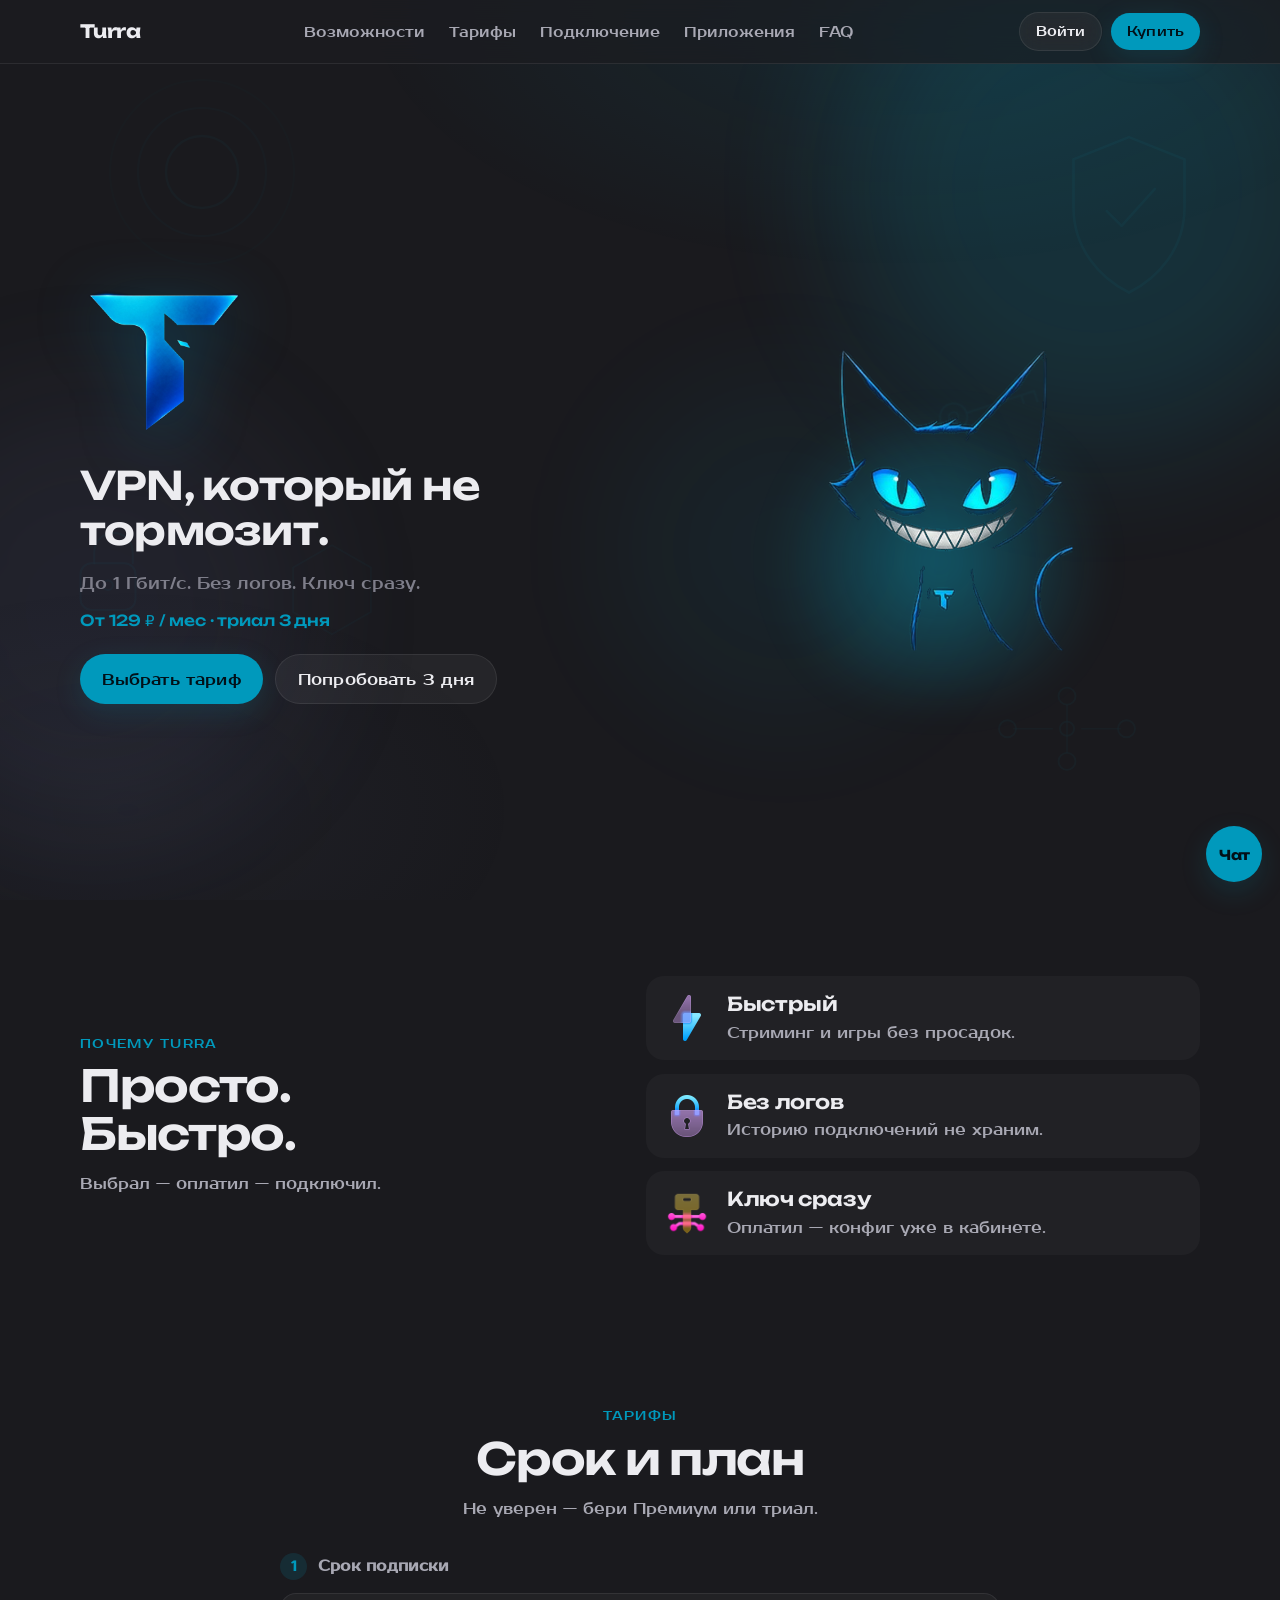
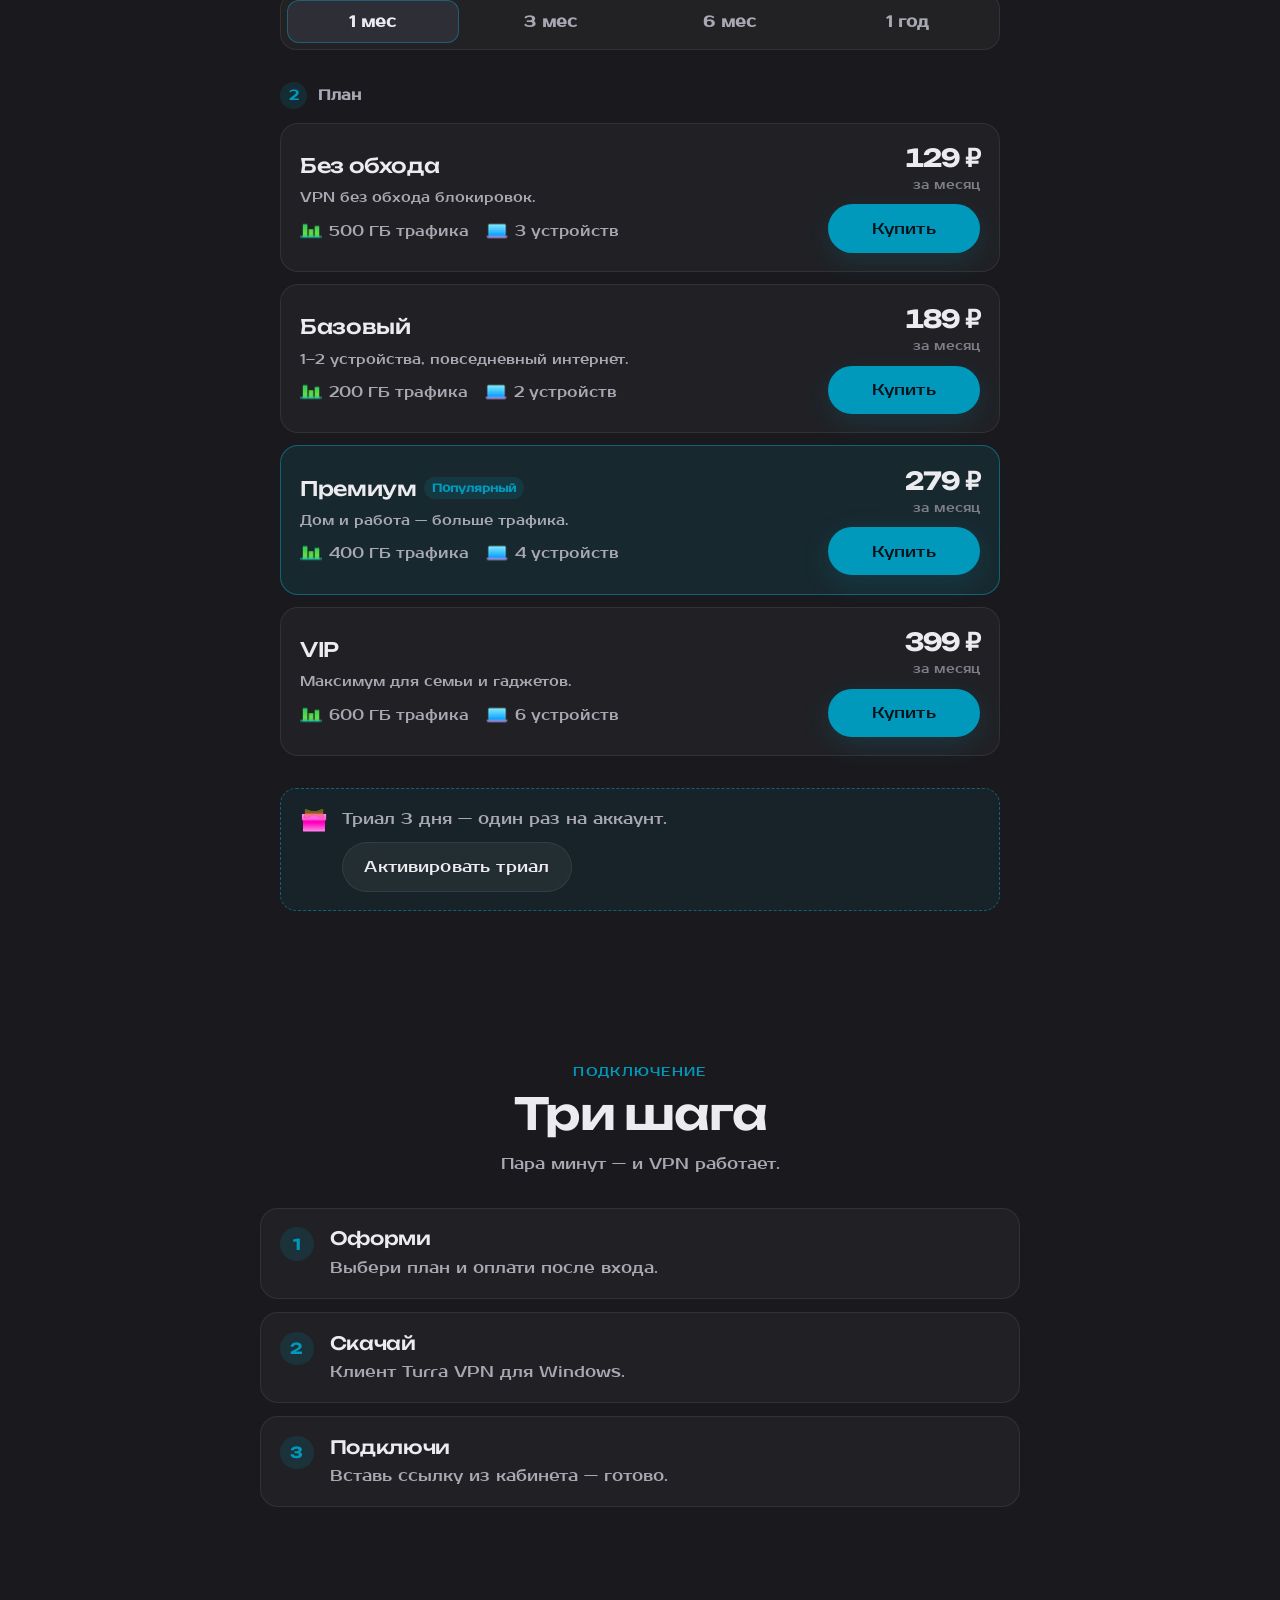
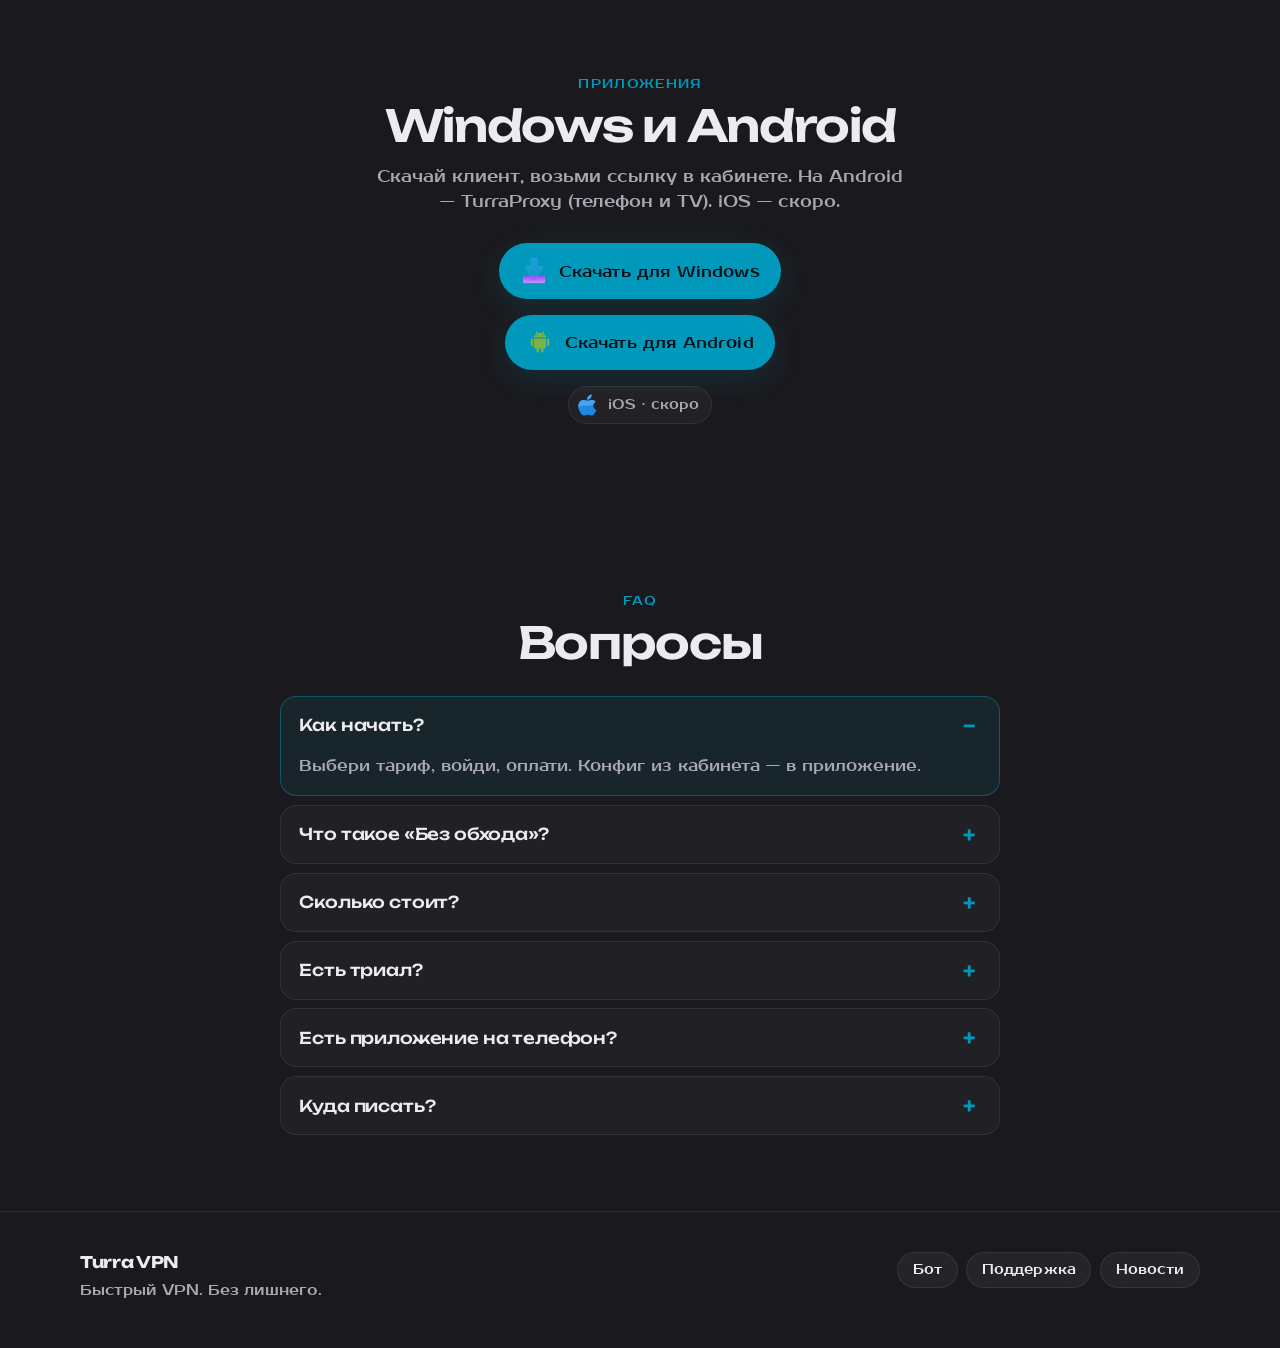
==== commit d9c141cc: "Add files via upload" ====
--- a/index.html
+++ b/index.html
@@ -1,42 +1,20 @@
 <!doctype html>
 <html lang="ru">
   <head>
-    <script src="/config.js?v=1791128286269"></script>
     <meta charset="UTF-8" />
+    <link rel="icon" type="image/png" href="/logo.png?v=3" />
     <meta name="viewport" content="width=device-width, initial-scale=1.0" />
-    <meta name="theme-color" content="#05060a" />
-    <title>Turra</title>
-    <link rel="icon" href="/favicon.svg" type="image/svg+xml" />
-    <link rel="icon" href="/assets/favicon.svg" type="image/svg+xml" />
-    <link rel="apple-touch-icon" href="/assets/favicon.svg" />
-    <link rel="preconnect" href="https://fonts.googleapis.com" />
-    <link rel="preconnect" href="https://fonts.gstatic.com" crossorigin />
-    <link
-      href="https://fonts.googleapis.com/css2?family=Inter:wght@400;500;600;700&display=swap"
-      rel="stylesheet"
+    <meta name="description" content="Turra VPN — быстрый и приватный VPN без логов." />
+    <meta name="referrer" content="strict-origin-when-cross-origin" />
+    <meta
+      http-equiv="Content-Security-Policy"
+      content="default-src 'self'; script-src 'self'; style-src 'self' 'unsafe-inline'; img-src 'self' data: blob:; font-src 'self'; connect-src 'self' ws: wss:; frame-ancestors 'none'; base-uri 'self'; form-action 'self'; object-src 'none'"
     />
-    <script type="module" crossorigin src="/assets/index-B69GK6Zx.js"></script>
-    <link rel="modulepreload" crossorigin href="/assets/react-vendor-C2StAl4u.js">
-    <link rel="modulepreload" crossorigin href="/assets/motion-DjtP4-eQ.js">
-    <link rel="modulepreload" crossorigin href="/assets/canvas-IeHxA95V.js">
-    <link rel="modulepreload" crossorigin href="/assets/checkout-JOfXa_RO.js">
-    <link rel="stylesheet" crossorigin href="/assets/canvas-ulxuyGo_.css">
-    <link rel="stylesheet" crossorigin href="/assets/checkout-UP11MMiF.css">
-    <link rel="stylesheet" crossorigin href="/assets/index-DVUA5OkB.css">
+    <title>Turra VPN</title>
+    <script type="module" crossorigin src="/assets/index-B7M6cl_m.js"></script>
+    <link rel="stylesheet" crossorigin href="/assets/index-DSFEtoIY.css">
   </head>
   <body>
-    <script>
-      (function () {
-        var params = new URLSearchParams(location.search);
-        var renew =
-          params.get('renew') === '1' ||
-          sessionStorage.getItem('turravpn_checkout_renew') === '1';
-        var scrollOnce = sessionStorage.getItem('turravpn_scroll_pricing_once') === '1';
-        if (renew || scrollOnce) return;
-        if (location.hash) history.replaceState(null, '', location.pathname + location.search);
-        window.scrollTo(0, 0);
-      })();
-    </script>
     <div id="root"></div>
   </body>
 </html>
--- a/assets/index-DSFEtoIY.css
+++ b/assets/index-DSFEtoIY.css
@@ -0,0 +1 @@
+@font-face{font-family:Unbounded;font-style:normal;font-display:swap;font-weight:500;src:url(/assets/unbounded-cyrillic-500-normal-vuFlZByi.woff2)format("woff2"),url(/assets/unbounded-cyrillic-500-normal-CRDmNtZY.woff)format("woff")}@font-face{font-family:Unbounded;font-style:normal;font-display:swap;font-weight:600;src:url(/assets/unbounded-cyrillic-600-normal-DW6uzIMB.woff2)format("woff2"),url(/assets/unbounded-cyrillic-600-normal-B-s5c2Kn.woff)format("woff")}@font-face{font-family:Unbounded;font-style:normal;font-display:swap;font-weight:700;src:url(/assets/unbounded-cyrillic-700-normal-BnWDpkfm.woff2)format("woff2"),url(/assets/unbounded-cyrillic-700-normal-BKv7sql3.woff)format("woff")}@font-face{font-family:Unbounded;font-style:normal;font-display:swap;font-weight:500;src:url(/assets/unbounded-latin-500-normal-4slEIF53.woff2)format("woff2"),url(/assets/unbounded-latin-500-normal-ZsrgWWU1.woff)format("woff")}@font-face{font-family:Unbounded;font-style:normal;font-display:swap;font-weight:600;src:url(/assets/unbounded-latin-600-normal-oRSANpZr.woff2)format("woff2"),url(/assets/unbounded-latin-600-normal-BPdB_PEv.woff)format("woff")}@font-face{font-family:Unbounded;font-style:normal;font-display:swap;font-weight:700;src:url(/assets/unbounded-latin-700-normal-CaoNriVp.woff2)format("woff2"),url(/assets/unbounded-latin-700-normal-CZtriu5h.woff)format("woff")}@font-face{font-family:Prosto One;font-style:normal;font-display:swap;font-weight:400;src:url(/assets/prosto-one-cyrillic-400-normal-DpE77xoF.woff2)format("woff2"),url(/assets/prosto-one-cyrillic-400-normal-DgTPQkNo.woff)format("woff")}@font-face{font-family:Prosto One;font-style:normal;font-display:swap;font-weight:400;src:url(/assets/prosto-one-latin-400-normal-DwJZ1Dnf.woff2)format("woff2"),url(/assets/prosto-one-latin-400-normal-VYFmzdru.woff)format("woff")}.ambient{z-index:0;pointer-events:none;position:fixed;inset:0;overflow:hidden}.ambient__orb{filter:blur(72px);opacity:.45;will-change:transform;border-radius:50%;position:absolute}.ambient__orb--a{width:42vw;max-width:520px;height:42vw;max-height:520px;animation:ambient-drift-a 26s var(--ease-in-out) infinite;background:#00d4ff47;top:-8%;right:-6%}.ambient__orb--b{width:36vw;max-width:440px;height:36vw;max-height:440px;animation:ambient-drift-b 32s var(--ease-in-out) infinite;background:#7882be33;bottom:8%;left:-10%}.ambient__orb--c{width:28vw;max-width:340px;height:28vw;max-height:340px;animation:ambient-drift-c 24s var(--ease-in-out) infinite;background:#00d4ff1f;top:42%;left:48%}.ambient__haze{animation:ambient-haze 20s var(--ease-in-out) infinite alternate;background:radial-gradient(70% 50% at 70% 0,#00d4ff14,#0000 60%),radial-gradient(55% 45% at 10% 90%,#646ea012,#0000 55%);position:absolute;inset:0}.ambient__shapes{color:#00d4ff8c;position:absolute;inset:0}.ambient__shape{opacity:.07;will-change:transform, opacity;position:absolute}.ambient__shape--shield{width:min(148px,22vw);animation:ambient-shape-a 34s var(--ease-in-out) infinite;top:14%;right:6%}.ambient__shape--lock{opacity:.055;width:min(88px,14vw);animation:ambient-shape-b 40s var(--ease-in-out) infinite;top:58%;left:5%}.ambient__shape--nodes{opacity:.06;width:min(170px,28vw);animation:ambient-shape-c 36s var(--ease-in-out) infinite;bottom:12%;right:10%}.ambient__shape--rings{opacity:.05;width:min(200px,32vw);animation:ambient-shape-d 42s var(--ease-in-out) infinite;top:8%;left:8%}.ambient__shape--key{opacity:.05;width:min(120px,18vw);animation:ambient-shape-e 38s var(--ease-in-out) infinite;top:42%;right:18%;transform:rotate(-18deg)}.ambient__shape--hex{opacity:.045;width:min(100px,15vw);animation:ambient-shape-f 44s var(--ease-in-out) infinite;bottom:28%;left:22%}@keyframes ambient-drift-a{0%,to{transform:translate(0)scale(1)}50%{transform:translate(-4%,7%)scale(1.05)}}@keyframes ambient-drift-b{0%,to{transform:translate(0)scale(1)}50%{transform:translate(8%,-5%)scale(1.06)}}@keyframes ambient-drift-c{0%,to{opacity:.35;transform:translate(-14%)scale(1)}50%{opacity:.5;transform:translate(6%,8%)scale(1.08)}}@keyframes ambient-haze{0%{opacity:.7}to{opacity:1}}@keyframes ambient-shape-a{0%,to{transform:translate(0)}50%{transform:translate(-12px,18px)}}@keyframes ambient-shape-b{0%,to{transform:translate(0)}50%{transform:translate(14px,-10px)}}@keyframes ambient-shape-c{0%,to{transform:translate(0)}50%{transform:translate(-10px,-14px)}}@keyframes ambient-shape-d{0%,to{transform:translate(0)scale(1)}50%{transform:translate(16px,10px)scale(1.04)}}@keyframes ambient-shape-e{0%,to{transform:rotate(-18deg)translate(0)}50%{transform:rotate(-18deg)translate(-8px,12px)}}@keyframes ambient-shape-f{0%,to{transform:translate(0)rotate(0)}50%{transform:translate(10px,-8px)rotate(6deg)}}@media (width<=720px){.ambient__shape--key,.ambient__shape--hex{display:none}.ambient__shape--shield{opacity:.055;width:96px}.ambient__shape--nodes{width:120px}.ambient__shape--rings{width:130px}}@media (prefers-reduced-motion:reduce){.ambient__orb,.ambient__haze,.ambient__shape{animation:none}}.auth-modal{z-index:80;animation:fade var(--dur-med) var(--ease-soft) both;place-items:center;padding:1.25rem;display:grid;position:fixed;inset:0}.auth-modal__backdrop{-webkit-backdrop-filter:blur(8px);backdrop-filter:blur(8px);cursor:pointer;transition:opacity var(--dur-med) var(--ease-soft);background:#0c0c0e9e;border:0;position:absolute;inset:0}.auth-modal__panel{background:var(--bg-elevated);border:1px solid var(--line);width:min(420px,100%);box-shadow:var(--shadow);animation:rise var(--dur-slow) var(--ease-out) both;border-radius:24px;padding:2rem 1.6rem 1.6rem;position:relative}.auth-modal__close{color:var(--ink-faint);cursor:pointer;background:0 0;border:0;font-size:1.5rem;line-height:1;position:absolute;top:.75rem;right:.85rem}.auth-modal__kicker{font-family:var(--font-body);color:var(--accent);letter-spacing:.1em;text-transform:uppercase;margin:0;font-size:1rem;font-weight:400}.auth-modal__panel h2{font-family:var(--font-display);letter-spacing:-.01em;margin:.4rem 0 0;font-weight:400}.auth-modal__sub{font-family:var(--font-body);color:var(--ink-soft);margin:.55rem 0 0;line-height:1.45}.auth-modal__actions{gap:.7rem;margin-top:1.5rem;display:grid}.auth-provider{border:1px solid var(--line);width:100%;color:var(--ink);cursor:pointer;transition:background var(--dur-med) var(--ease-soft), transform var(--dur-fast) var(--ease-out), border-color var(--dur-med) var(--ease-soft);background:#ffffff0a;border-radius:14px;justify-content:center;align-items:center;padding:.9rem 1rem;font-weight:600;display:flex}.auth-provider__row{align-items:center;gap:.5rem;min-width:12.5rem;display:inline-flex}.auth-provider__row svg{flex-shrink:0;width:20px;height:20px;display:block}.auth-provider:hover{background:#ffffff14}.auth-provider:active{transform:scale(.99)}@media (width<=480px){.auth-modal{place-items:center;padding:1rem}.auth-modal__panel{border-radius:20px;width:100%;padding:1.6rem 1.2rem 1.25rem}}.site-header{z-index:40;height:var(--header-h);-webkit-backdrop-filter:saturate(140%)blur(20px);backdrop-filter:saturate(140%)blur(20px);border-bottom:1px solid var(--line);background:#1c1c20b8;position:sticky;top:0}.site-header__inner{grid-template-columns:auto 1fr auto;align-items:center;gap:1rem;height:100%;display:grid}.site-logo{font-family:var(--font-display);letter-spacing:-.03em;color:var(--ink);white-space:nowrap;font-size:1.15rem;font-weight:700}.site-nav{color:var(--ink-soft);justify-content:center;gap:1.5rem;min-width:0;font-size:.92rem;font-weight:500;display:flex}.site-nav button{appearance:none;color:inherit;font:inherit;cursor:pointer;transition:color var(--dur-med) var(--ease-soft);background:0 0;border:0;margin:0;padding:0}.site-nav button:hover{color:var(--ink)}.site-header__actions{flex-shrink:0;justify-content:flex-end;align-items:center;gap:.55rem;display:flex}.site-header__actions .btn{white-space:nowrap;padding:.55rem 1rem;font-size:.9rem}.site-header__burger{border:1px solid var(--line);width:2.35rem;height:2.35rem;color:var(--ink);cursor:pointer;transition:background var(--dur-med) var(--ease-soft), border-color var(--dur-med) var(--ease-soft), transform var(--dur-fast) var(--ease-out);background:#ffffff0a;border-radius:12px;flex-direction:column;place-content:center;place-items:center;gap:3px;padding:0;display:none}.site-header__burger span{width:.9rem;height:1.5px;transition:transform var(--dur-med) var(--ease-out), opacity var(--dur-fast) var(--ease-soft);background:currentColor;border-radius:2px;display:block}.site-header__burger.is-open span:first-child{transform:translateY(4.5px)rotate(45deg)}.site-header__burger.is-open span:nth-child(2){opacity:0}.site-header__burger.is-open span:nth-child(3){transform:translateY(-4.5px)rotate(-45deg)}.site-header__menu{display:none}@media (width<=820px){.site-header{height:auto;min-height:var(--header-h)}.site-header__inner{height:var(--header-h);grid-template-columns:auto 1fr;gap:.5rem}.site-logo{font-size:1rem}.site-nav--desktop{display:none}.site-header__burger{display:grid}.site-header__actions .btn{box-sizing:border-box;height:2rem;padding:.42rem .7rem;font-size:.78rem}.site-header__burger{border-radius:999px;gap:2.5px;width:2rem;height:2rem}.site-header__burger span{width:.72rem}.site-header__burger.is-open span:first-child{transform:translateY(4px)rotate(45deg)}.site-header__burger.is-open span:nth-child(3){transform:translateY(-4px)rotate(-45deg)}.site-header__logout,.site-header__login{display:none!important}.site-header__menu{border-bottom:1px solid var(--line);-webkit-backdrop-filter:blur(16px);backdrop-filter:blur(16px);transform-origin:top;animation:header-menu-in var(--dur-med) var(--ease-out) both;background:#16161af5;padding:.55rem 1rem .9rem;display:block;position:absolute;top:100%;left:0;right:0}.site-header__menu[hidden]{display:none!important}.site-header__menu-nav{max-width:var(--container,1100px);gap:.2rem;margin:0 auto;display:grid}.site-header__menu-nav button{text-align:left;width:100%;color:var(--ink);font-family:var(--font-display);letter-spacing:-.02em;cursor:pointer;transition:background var(--dur-med) var(--ease-soft), color var(--dur-med) var(--ease-soft), transform var(--dur-fast) var(--ease-out);background:0 0;border:0;border-radius:12px;padding:.75rem .65rem;font-size:1.05rem;font-weight:500}.site-header__menu-nav button:hover,.site-header__menu-nav button:active{color:var(--accent);background:#00d4ff1a}.site-header__menu-logout,.site-header__menu-login{margin-top:.25rem;border-top:1px solid var(--line)!important;color:var(--ink-soft)!important;border-radius:0 0 12px 12px!important;font-size:.95rem!important}}@keyframes header-menu-in{0%{opacity:0;transform:translateY(-10px)}to{opacity:1;transform:translateY(0)}}.logout-confirm{z-index:90;animation:fade var(--dur-med) var(--ease-soft) both;place-items:center;padding:1.25rem;display:grid;position:fixed;inset:0}.logout-confirm__backdrop{-webkit-backdrop-filter:blur(8px);backdrop-filter:blur(8px);cursor:pointer;background:#0c0c0e9e;border:0;position:absolute;inset:0}.logout-confirm__panel{background:var(--bg-elevated);border:1px solid var(--line);width:min(360px,100%);box-shadow:var(--shadow);animation:rise var(--dur-slow) var(--ease-out) both;text-align:center;border-radius:20px;padding:1.6rem 1.4rem 1.35rem;position:relative}.logout-confirm__kicker{font-family:var(--font-body);color:var(--accent);letter-spacing:.1em;text-transform:uppercase;margin:0;font-size:.82rem}.logout-confirm__panel h2{font-family:var(--font-display);letter-spacing:-.02em;margin:.45rem 0 0;font-size:1.35rem;font-weight:600}.logout-confirm__sub{color:var(--ink-soft);margin:.55rem 0 0;font-size:.95rem;line-height:1.45}.logout-confirm__actions{grid-template-columns:1fr 1fr;gap:.55rem;margin-top:1.35rem;display:grid}.logout-confirm__actions .btn{width:100%}@media (width<=420px){.logout-confirm__panel{padding:1.4rem 1.15rem 1.2rem}}.page-loader{z-index:55;-webkit-backdrop-filter:blur(10px);animation:page-loader-in var(--dur-fast) var(--ease-soft) both;pointer-events:all;background:radial-gradient(60% 50% at 50% 40%,#00d4ff1f,#0000 70%),#121216eb;place-items:center;display:grid;position:fixed;inset:0}.page-loader.is-leaving{animation:page-loader-out var(--dur-med) var(--ease-soft) both;pointer-events:none}.page-loader__inner{animation:page-loader-rise var(--dur-slow) var(--ease-out) both;flex-direction:column;align-items:center;gap:1rem;display:flex}.page-loader.is-leaving .page-loader__inner{animation:page-loader-sink var(--dur-med) var(--ease-soft) both}.page-loader__mark{place-items:center;width:4.5rem;height:4.5rem;display:grid;position:relative}.page-loader__logo{z-index:1;object-fit:contain;border-radius:14px;width:3.25rem;height:3.25rem;position:relative}.page-loader__ring{animation:page-loader-pulse 1.6s var(--ease-out) infinite;border:1.5px solid #00d4ff73;border-radius:50%;position:absolute;inset:0}.page-loader__ring--delay{border-color:#00d4ff47;animation-delay:.45s}.page-loader__brand{font-family:var(--font-display);letter-spacing:.04em;color:var(--ink);margin:0;font-size:.95rem;font-weight:600}.page-loader__bar{background:#00d4ff33;border-radius:999px;width:4.5rem;height:2px;display:block;position:relative;overflow:hidden}.page-loader__bar:after{content:"";border-radius:inherit;background:var(--accent);width:40%;animation:page-loader-bar .9s var(--ease-in-out) infinite;position:absolute;inset:0}@keyframes page-loader-in{0%{opacity:0}to{opacity:1}}@keyframes page-loader-out{0%{opacity:1}to{opacity:0}}@keyframes page-loader-rise{0%{opacity:0;transform:translateY(10px)scale(.96)}to{opacity:1;transform:translateY(0)scale(1)}}@keyframes page-loader-sink{0%{opacity:1;transform:translateY(0)scale(1)}to{opacity:0;transform:translateY(-6px)scale(.98)}}@keyframes page-loader-pulse{0%{opacity:.9;transform:scale(.85)}to{opacity:0;transform:scale(1.35)}}@keyframes page-loader-bar{0%{transform:translate(-120%)}to{transform:translate(280%)}}@media (prefers-reduced-motion:reduce){.page-loader__ring,.page-loader__bar:after{animation:none}.page-loader__ring{opacity:.5}.page-loader__bar:after{opacity:.6;width:100%;transform:none}}.protected-flash{z-index:80;pointer-events:none;-webkit-backdrop-filter:blur(6px);backdrop-filter:blur(6px);animation:flash-veil-in var(--dur-med) var(--ease-soft) both;background:#0c0c0e73;place-items:center;padding:1.25rem;display:grid;position:fixed;inset:0}.protected-flash.is-leaving{animation:flash-veil-out var(--dur-med) var(--ease-soft) both}.protected-flash__card{pointer-events:auto;width:min(100%,22rem);max-width:22rem;color:var(--ink);text-align:left;cursor:pointer;animation:flash-card-in var(--dur-slow) var(--ease-out) both;background:radial-gradient(120% 140% at 0 0,#00d4ff38,#0000 55%),#1c1c20f5;border:1px solid #00d4ff59;border-radius:20px;align-items:center;gap:1.1rem;padding:1.15rem 1.25rem;display:flex;box-shadow:0 20px 60px #00000073,inset 0 0 0 1px #ffffff0a}.protected-flash.is-leaving .protected-flash__card{animation:flash-card-out var(--dur-med) var(--ease-soft) both}.protected-flash__orb{flex-shrink:0;place-items:center;width:3.4rem;height:3.4rem;display:grid;position:relative}.protected-flash__ring{animation:flash-ring 2.4s var(--ease-out) infinite;border:1.5px solid #00d4ff8c;border-radius:50%;position:absolute;inset:0}.protected-flash__ring--delay{animation-delay:.65s}.protected-flash__shield{z-index:1;filter:drop-shadow(0 0 10px #00d4ff73);width:2.15rem;height:2.15rem;position:relative}.protected-flash__shield-body{fill:#00d4ff2e;stroke:var(--accent);stroke-width:2px;stroke-linejoin:round;animation:flash-shield var(--dur-slow) var(--ease-out) .15s both}.protected-flash__check{fill:none;stroke:#c4b5fd;stroke-width:2.6px;stroke-dasharray:28;stroke-dashoffset:28px;animation:flash-check .85s var(--ease-out) .55s forwards}.protected-flash__copy{gap:.2rem;min-width:0;display:grid}.protected-flash__copy strong{font-family:var(--font-display);letter-spacing:-.02em;font-size:1.12rem;font-weight:600;line-height:1.25}.protected-flash__copy em{color:var(--ink-soft);font-size:.88rem;font-style:normal}@keyframes flash-veil-in{0%{opacity:0}to{opacity:1}}@keyframes flash-veil-out{0%{opacity:1}to{opacity:0}}@keyframes flash-card-in{0%{opacity:0;transform:translateY(14px)scale(.96)}to{opacity:1;transform:translateY(0)scale(1)}}@keyframes flash-card-out{to{opacity:0;transform:translateY(8px)scale(.98)}}@keyframes flash-ring{0%{opacity:.7;transform:scale(.78)}to{opacity:0;transform:scale(1.4)}}@keyframes flash-shield{0%{opacity:0;transform:scale(.82)}to{opacity:1;transform:scale(1)}}@keyframes flash-check{to{stroke-dashoffset:0}}@media (prefers-reduced-motion:reduce){.protected-flash,.protected-flash__card,.protected-flash__ring,.protected-flash__shield-body,.protected-flash__check{animation:none!important}.protected-flash__check{stroke-dashoffset:0}}.support-chat{right:max(1.1rem, env(safe-area-inset-right));bottom:max(1.1rem, env(safe-area-inset-bottom));z-index:70;pointer-events:none;flex-direction:column;align-items:flex-end;gap:.75rem;max-width:calc(100vw - 1.5rem);display:flex;position:fixed}.support-chat>*{pointer-events:auto}.support-chat__nudge{background:var(--bg-elevated);width:min(280px,100vw - 5.75rem);max-width:100%;box-shadow:var(--shadow);animation:support-nudge-in var(--dur-slow) var(--ease-out) both;border:1px solid #00d4ff4d;border-radius:16px;grid-template-columns:1fr auto;align-items:start;gap:.35rem;padding:.85rem .75rem .85rem .95rem;display:grid}.support-chat__nudge-body{color:inherit;text-align:left;cursor:pointer;background:0 0;border:0;gap:.3rem;min-width:0;padding:0;display:grid}.support-chat__nudge-body strong{font-family:var(--font-display);letter-spacing:-.02em;font-size:.92rem;font-weight:600}.support-chat__nudge-body span{color:var(--ink-soft);font-size:.84rem;line-height:1.4}.support-chat__nudge-close{color:var(--ink-faint);cursor:pointer;background:0 0;border:0;min-width:32px;min-height:32px;padding:.15rem .25rem;font-size:1.25rem;line-height:1}@keyframes support-nudge-in{0%{opacity:0;transform:translateY(12px)scale(.97)}to{opacity:1;transform:translateY(0)scale(1)}}.support-chat__launcher{background:var(--accent);color:#021018;width:56px;height:56px;font-family:var(--font-display);letter-spacing:-.02em;cursor:pointer;box-shadow:0 10px 28px var(--accent-glow);transition:transform var(--dur-fast) var(--ease-out), background var(--dur-med) var(--ease-soft), box-shadow var(--dur-med) var(--ease-soft);-webkit-tap-highlight-color:transparent;touch-action:manipulation;border:0;border-radius:999px;flex-shrink:0;font-size:.85rem;font-weight:700;position:relative}.support-chat__launcher.has-nudge:after{content:"";width:10px;height:10px;box-shadow:0 0 0 2px var(--bg-elevated);background:#f87171;border-radius:999px;position:absolute;top:6px;right:6px}.support-chat__launcher:hover{background:var(--accent-hover)}.support-chat__launcher:active{transform:scale(.97)}.support-chat__panel{background:var(--bg-elevated);border:1px solid var(--line);width:min(360px,100vw - 1.6rem);height:min(520px,100svh - 7rem);max-height:calc(100svh - 7rem);box-shadow:var(--shadow);animation:rise var(--dur-slow) var(--ease-out) both;border-radius:20px;grid-template-rows:auto minmax(0,1fr) auto auto;display:grid;overflow:hidden}.support-chat__head{border-bottom:1px solid var(--line);background:#00d4ff0f;justify-content:space-between;align-items:flex-start;gap:.75rem;padding:1rem 1rem .85rem;display:flex}.support-chat__kicker{color:var(--accent);letter-spacing:.1em;text-transform:uppercase;margin:0;font-size:.72rem}.support-chat__head h2{font-family:var(--font-display);letter-spacing:-.02em;margin:.2rem 0 0;font-size:1.05rem;font-weight:600}.support-chat__close{color:var(--ink-soft);cursor:pointer;-webkit-tap-highlight-color:transparent;background:#ffffff0f;border:0;border-radius:999px;flex-shrink:0;width:36px;height:36px;padding:0;font-size:1.35rem;line-height:1}.support-chat__messages{overscroll-behavior:contain;-webkit-overflow-scrolling:touch;align-content:start;gap:.55rem;min-height:0;padding:.9rem .85rem;display:grid;overflow:auto}.support-chat__bubble{white-space:pre-wrap;word-break:break-word;border-radius:14px;max-width:92%;padding:.7rem .85rem;font-size:.9rem;line-height:1.45}.support-chat__bubble--bot{border:1px solid var(--line);color:var(--ink);background:#ffffff0d;border-bottom-left-radius:6px;justify-self:start}.support-chat__bubble--user{background:var(--accent-soft);color:var(--ink);border:1px solid #00d4ff47;border-bottom-right-radius:6px;justify-self:end}.support-chat__typing{align-items:center;gap:.3rem;padding:.85rem 1rem;display:inline-flex}.support-chat__typing span{background:var(--ink-faint);width:6px;height:6px;animation:support-dot 1.35s var(--ease-in-out) infinite;border-radius:999px}.support-chat__typing span:nth-child(2){animation-delay:.15s}.support-chat__typing span:nth-child(3){animation-delay:.3s}@keyframes support-dot{0%,80%,to{opacity:.35;transform:translateY(0)}40%{opacity:1;transform:translateY(-3px)}}.support-chat__suggest{flex-wrap:wrap;gap:.4rem;max-height:5.5rem;padding:0 .85rem .65rem;display:flex;overflow:auto}.support-chat__suggest button{border:1px solid var(--line);color:var(--ink-soft);cursor:pointer;-webkit-tap-highlight-color:transparent;touch-action:manipulation;background:#ffffff0a;border-radius:999px;padding:.4rem .75rem;font-size:.78rem;font-weight:600}.support-chat__suggest button:hover{color:var(--ink);background:var(--accent-soft);border-color:#00d4ff59}.support-chat__form{padding:.75rem;padding-bottom:max(.75rem, env(safe-area-inset-bottom));border-top:1px solid var(--line);grid-template-columns:minmax(0,1fr) auto;align-items:center;gap:.45rem;display:grid}.support-chat__form input{border:1px solid var(--line);width:100%;min-width:0;color:var(--ink);font:inherit;background:#00000038;border-radius:999px;padding:.7rem .95rem;font-size:16px}.support-chat__form .btn{flex-shrink:0;width:44px;height:44px;padding:0;font-size:1.1rem}.support-chat__form .btn:disabled{opacity:.45;cursor:default}@media (width<=640px){.support-chat{right:max(.65rem, env(safe-area-inset-right));bottom:max(.65rem, env(safe-area-inset-bottom));left:max(.65rem, env(safe-area-inset-left));align-items:stretch;max-width:none}.support-chat.is-open{gap:0;padding:0;inset:auto 0 0}.support-chat__launcher{align-self:flex-end;width:52px;height:52px;margin-right:0;font-size:.8rem}.support-chat.is-open .support-chat__launcher{display:none}.support-chat__nudge{align-self:stretch;width:auto;max-width:none;margin-right:3.6rem}.support-chat__panel{width:100%;height:min(78svh,620px);max-height:calc(100svh - env(safe-area-inset-top) - .5rem);animation:support-sheet-up var(--dur-slow) var(--ease-out) both;border-bottom:0;border-left:0;border-right:0;border-radius:20px 20px 0 0}.support-chat__head{padding:.9rem .9rem .75rem}.support-chat__head h2{font-size:1rem}.support-chat__bubble{max-width:95%;font-size:.88rem}.support-chat__suggest{max-height:4.8rem}.support-chat__suggest button{padding:.45rem .7rem;font-size:.76rem}.support-chat__form{padding:.65rem .75rem;padding-bottom:max(.85rem, env(safe-area-inset-bottom))}}@keyframes support-sheet-up{0%{opacity:0;transform:translateY(28px)}to{opacity:1;transform:translateY(0)}}@media (prefers-reduced-motion:reduce){.support-chat__nudge,.support-chat__panel,.support-chat__typing span{animation:none}}.admin{min-height:70vh;padding:2rem 0 4rem}.admin__kicker{color:var(--accent);letter-spacing:.1em;text-transform:uppercase;margin:0;font-size:.9rem}.admin__login{max-width:380px;margin:3rem auto 0}.admin__login h1,.admin__top h1{font-family:var(--font-display);letter-spacing:-.03em;margin:.4rem 0 0;font-size:clamp(1.6rem,4vw,2rem)}.admin__hint{color:var(--ink-soft);margin:.75rem 0 0;line-height:1.45}.admin__login-form{gap:.85rem;margin-top:1.5rem;display:grid}.admin__login-form label,.admin-form label,.admin-tariff label{color:var(--ink-soft);gap:.35rem;font-size:.88rem;font-weight:600;display:grid}.admin__login-form input,.admin-form input,.admin-tariff input{border:1px solid var(--line);width:100%;color:var(--ink);font:inherit;background:#00000038;border-radius:12px;padding:.7rem .85rem}.admin__error{color:#f87171;margin:0;font-weight:600}.admin__back{color:var(--ink-soft);margin-top:1.25rem;display:inline-block}.admin__wrap{gap:1.15rem;max-width:820px;display:grid}.admin__top{justify-content:space-between;align-items:flex-start;gap:1rem;display:flex}.admin__top-actions{flex-shrink:0;gap:.5rem;display:flex}.admin__toast{background:var(--accent-soft);color:var(--accent);border-radius:14px;margin:0;padding:.85rem 1rem;font-weight:600}.admin__tabs{border:1px solid var(--line);background:#ffffff09;border-radius:14px;flex-wrap:wrap;gap:.4rem;padding:.35rem;display:flex}.admin__tabs button{color:var(--ink-soft);cursor:pointer;background:0 0;border:0;border-radius:10px;padding:.65rem 1rem;font-weight:600}.admin__tabs button.is-active{background:var(--bg-muted);color:var(--ink);box-shadow:inset 0 0 0 1px #00d4ff4d}.admin-panel{border:1px solid var(--line);background:#ffffff08;border-radius:20px;padding:1.35rem 1.35rem 1.5rem}.admin-panel h2,.admin-panel__head h2{font-family:var(--font-display);letter-spacing:-.02em;margin:0;font-size:1.25rem;font-weight:500}.admin-panel__head{justify-content:space-between;align-items:center;gap:.75rem;margin-bottom:1rem;display:flex}.admin-form{gap:.75rem;margin-top:1.1rem;display:grid}.admin-actions{flex-wrap:wrap;gap:.55rem;margin-top:1.15rem;display:flex}.admin-tariffs{gap:.85rem;display:grid}.admin-tariff{border:1px solid var(--line);background:#0000002e;border-radius:16px;padding:1rem}.admin-tariff__row,.admin-tariff__prices{grid-template-columns:repeat(2,minmax(0,1fr));gap:.65rem;display:grid}.admin-tariff__prices{margin-top:.75rem}.admin-tariff__remove{margin-top:.85rem}.admin-session{color:var(--ink-soft);white-space:pre-wrap;word-break:break-word;background:#00000047;border-radius:14px;max-height:360px;margin:1rem 0 0;padding:1rem;font-size:.82rem;overflow:auto}@media (width<=720px){.admin{padding:1.25rem 0 3rem}.admin__top{flex-direction:column}.admin__top-actions{width:100%}.admin__top-actions .btn{flex:1}.admin__tabs{width:100%}.admin__tabs button{text-align:center;flex:auto}.admin-tariff__row,.admin-tariff__prices{grid-template-columns:1fr}.admin-actions .btn{width:100%}}.glass-icon{object-fit:contain;-webkit-user-select:none;user-select:none;flex-shrink:0;display:block}.glass-icon--sm{width:28px;height:28px}.glass-icon--md{width:48px;height:48px}.glass-icon--lg{width:72px;height:72px}.glass-icon--float{animation:glass-float 7.5s var(--ease-in-out) infinite}.glass-icon--float-delay{animation-delay:1.1s}.glass-icon--happ{width:20px;height:20px}@keyframes glass-float{0%,to{transform:translateY(0)}50%{transform:translateY(-5px)}}@media (prefers-reduced-motion:reduce){.glass-icon--float,.glass-icon--float-delay{animation:none}}.cabinet{padding:2.25rem 0 4.5rem}.cabinet__wrap{gap:1.5rem;max-width:640px;display:grid}.cabinet__top{justify-content:space-between;align-items:flex-start;gap:1rem;padding-bottom:.35rem;display:flex}.cabinet__kicker{font-family:var(--font-body);color:var(--accent);letter-spacing:.1em;text-transform:uppercase;margin:0;font-size:.95rem;font-weight:400}.cabinet__top h1{font-family:var(--font-display);letter-spacing:-.03em;margin:.4rem 0 0;font-size:clamp(1.45rem,4vw,1.9rem);font-weight:700}.cabinet__user{font-family:var(--font-body);color:var(--ink-soft);margin:.4rem 0 0}.cabinet__top-actions{flex-shrink:0;gap:.5rem;display:flex}.cabinet__toast{background:var(--accent-soft);color:var(--accent);border-radius:14px;margin:0;padding:.9rem 1.05rem;font-weight:600}.cabinet-block{border:1px solid var(--line);background:#ffffff08;border-radius:20px;padding:1.35rem 1.35rem 1.45rem}.cabinet-block__label{font-family:var(--font-body);color:var(--ink-faint);letter-spacing:.08em;text-transform:uppercase;margin:0 0 .75rem;font-size:.8rem;font-weight:600}.cabinet-block__head{justify-content:space-between;align-items:center;gap:.75rem;margin-bottom:.85rem;display:flex}.cabinet-block__head .cabinet-block__label{margin:0}.cabinet-block__title{font-family:var(--font-display);letter-spacing:-.02em;margin:0;font-size:1.3rem;font-weight:500}.cabinet-muted{color:var(--ink-soft);margin:.45rem 0 0;line-height:1.45}.cabinet-status.is-on{background:#34d3990f;border-color:#34d39947}.cabinet-status.is-off{border-color:#ffffff14}.cabinet-status__name{font-family:var(--font-display);letter-spacing:-.02em;margin:0;font-size:1.55rem;font-weight:600}.cabinet-status__meta{color:var(--ink-soft);margin:.45rem 0 0}.cabinet-status__meta strong{color:var(--ink)}.cabinet-status__empty{color:var(--ink-soft);margin:0;line-height:1.45}.cabinet-pill{background:var(--bg-muted);color:var(--ink-soft);border-radius:999px;flex-shrink:0;padding:.4rem .75rem;font-size:.8rem;font-weight:700}.cabinet-pill.is-on{background:var(--success-soft);color:var(--success)}.cabinet-stats{grid-template-columns:repeat(2,1fr);gap:.85rem;display:grid}.cabinet-stat{background:#0000002e;border:1px solid #ffffff0d;border-radius:14px;padding:1rem 1.05rem}.cabinet-stat__head{color:var(--ink-faint);align-items:center;gap:.5rem;margin-bottom:.45rem;font-size:.88rem;font-weight:600;display:flex}.cabinet-stat__head .glass-icon{width:22px;height:22px}.cabinet-stat__value{font-family:var(--font-display);letter-spacing:-.02em;margin:0;font-size:1.2rem;font-weight:600}.cabinet-stat .cabinet-muted{margin-top:.35rem;font-size:.88rem}.cabinet-stat__bar{background:#ffffff14;border-radius:999px;height:6px;margin-top:.85rem;overflow:hidden}.cabinet-stat__bar span{border-radius:inherit;background:linear-gradient(90deg, #0090b8, var(--accent));height:100%;display:block}.cabinet-config{gap:.75rem;margin-top:1rem;display:grid}.cabinet-config code{color:var(--ink-soft);word-break:break-all;background:#00000047;border-radius:12px;padding:.95rem 1rem;font-size:.85rem;display:block;overflow:auto}.cabinet-config__actions{grid-template-columns:1fr;gap:.55rem;display:grid}.cabinet-config__actions .btn{gap:.5rem;width:100%}@media (width>=520px){.cabinet-config__actions{grid-template-columns:1fr 1fr}}.cabinet-trial{background:#00d4ff12;border-color:#00d4ff4d;justify-content:space-between;align-items:center;gap:1rem;display:flex}.cabinet-trial__text{align-items:flex-start;gap:.75rem;display:flex}.cabinet-buy-step{margin-top:1.25rem}.cabinet-buy-step__label{color:var(--ink-soft);margin:0 0 .55rem;font-size:.9rem;font-weight:600}.cabinet-periods{grid-template-columns:repeat(4,1fr);gap:.45rem;display:grid}.cabinet-periods button{border:1px solid var(--line);color:var(--ink-soft);cursor:pointer;transition:background var(--dur-med) var(--ease-soft), color var(--dur-med) var(--ease-soft), border-color var(--dur-med) var(--ease-soft);background:#ffffff08;border-radius:12px;padding:.7rem .4rem;font-weight:600}.cabinet-periods button.is-active{background:var(--bg-muted);color:var(--ink);border-color:#00d4ff66}.cabinet-tariffs{gap:.55rem;display:grid}.cabinet-tariff{text-align:left;border:1px solid var(--line);color:var(--ink);cursor:pointer;transition:border-color var(--dur-med) var(--ease-soft), background var(--dur-med) var(--ease-soft), transform var(--dur-fast) var(--ease-out);background:#ffffff06;border-radius:14px;grid-template-rows:auto auto auto;grid-template-columns:minmax(0,1fr) auto;gap:.2rem 1rem;padding:.95rem 1.05rem;display:grid}.cabinet-tariff__top{grid-column:1;align-items:center;gap:.45rem;display:flex}.cabinet-tariff strong{font-family:var(--font-display);letter-spacing:-.01em;font-size:1.05rem;font-weight:500}.cabinet-tariff em{background:var(--accent-soft);color:var(--accent);border-radius:999px;padding:.12rem .4rem;font-size:.68rem;font-style:normal;font-weight:700}.cabinet-tariff__meta{color:var(--ink-soft);grid-column:1;font-size:.88rem}.cabinet-tariff__blurb{color:var(--ink-soft);opacity:.92;grid-column:1;font-size:.8rem;line-height:1.35}.cabinet-tariff__price{letter-spacing:-.02em;font-variant-numeric:tabular-nums;grid-area:1/2/span 3;align-self:center;font-weight:700}.cabinet-tariff.is-active{background:#00d4ff1f;border-color:#00d4ff73}.cabinet-buy-cta{flex-wrap:wrap;justify-content:space-between;align-items:center;gap:.85rem;display:flex}.cabinet-buy-cta__text{flex:1;min-width:12rem}.cabinet-buy-cta__text .cabinet-block__label{margin:0 0 .35rem}.cabinet-buy-cta__text .cabinet-block__title{margin:0}.cabinet-buy-cta__text .cabinet-muted{margin:.4rem 0 0}.cabinet-buy-cta__btn{min-width:10.5rem;min-height:3.15rem;animation:cabinet-buy-pulse 2.2s var(--ease-in-out) infinite;flex-shrink:0;margin-top:.35rem;padding:.85rem 1.75rem;font-size:1.05rem;font-weight:600;box-shadow:0 0 #00d4ff80,0 10px 32px #00d4ff59}.cabinet-buy-cta__btn:hover{animation:none;transform:scale(1.06);box-shadow:0 12px 36px #00d4ff73}.cabinet-buy-cta__btn:active{transform:scale(.98)}@keyframes cabinet-buy-pulse{0%,to{transform:scale(1);box-shadow:0 0 #00d4ff80,0 10px 32px #00d4ff59}50%{transform:scale(1.05);box-shadow:0 0 0 14px #00d4ff00,0 14px 40px #00d4ff66}}.cabinet-checkout{background:#00000038;border:1px solid #00d4ff38;border-radius:16px;justify-content:space-between;align-items:center;gap:1rem;margin-top:1.1rem;padding:1rem 1.1rem;display:flex}.cabinet-checkout__what{color:var(--ink-soft);margin:0;font-size:.9rem}.cabinet-checkout__sum{font-family:var(--font-display);letter-spacing:-.03em;margin:.25rem 0 0;font-size:1.45rem;font-weight:700}.cabinet-checkout__actions{flex-shrink:0;align-items:center;gap:.5rem;display:flex}.cabinet-checkout__actions .btn-primary{min-width:7.5rem}.cabinet-apps__row{flex-wrap:wrap;align-items:center;gap:.65rem;margin-top:1rem;display:flex}.cabinet-apps__soon{color:var(--ink-faint);background:#ffffff0f;border-radius:999px;align-items:center;gap:.4rem;padding:.35rem .85rem .35rem .35rem;font-size:.85rem;font-weight:600;display:inline-flex}.cabinet-apps__row .btn-primary{gap:.55rem}.cabinet-links{gap:.65rem;display:grid}.cabinet-links a{color:var(--accent);font-weight:600}@media (width<=640px){.cabinet{padding:1.5rem 0 3rem}.cabinet__wrap{gap:1.1rem}.cabinet__top,.cabinet-trial,.cabinet-checkout,.cabinet-buy-cta{flex-direction:column;align-items:stretch}.cabinet__top h1{font-size:1.35rem}.cabinet__top-actions{width:100%}.cabinet__top-actions .btn{flex:1}.cabinet-stats{grid-template-columns:1fr}.cabinet-periods{grid-template-columns:1fr 1fr}.cabinet-buy-cta__btn,.cabinet-checkout__actions{width:100%}.cabinet-buy-cta__btn{min-width:0;margin-top:.35rem}.cabinet-checkout__actions .btn{flex:1}.cabinet-apps__row{flex-direction:column;align-items:stretch}.cabinet-apps__row .btn-primary{justify-content:center;width:100%}.cabinet-apps__soon{justify-content:center}}@media (prefers-reduced-motion:reduce){.cabinet-buy-cta__btn{animation:none}}.dl-win{padding:2.75rem 0 2.5rem;position:relative;overflow:hidden}.dl-win__wrap{flex-direction:column;gap:1.5rem;display:flex}.dl-win__top{flex-wrap:wrap;justify-content:space-between;align-items:flex-end;gap:1.25rem 2rem;display:flex}.dl-win__kicker{font-family:var(--font-display);letter-spacing:.14em;text-transform:uppercase;color:var(--accent);margin:0 0 .45rem;font-size:.7rem;font-weight:600}.dl-win__title{font-family:var(--font-display);letter-spacing:-.03em;color:var(--ink);margin:0;font-size:clamp(1.7rem,3.2vw,2.45rem);font-weight:600;line-height:1.12}.dl-win__title span{color:var(--ink-soft);font-weight:500}.dl-win__sub{max-width:32rem;color:var(--ink-faint);margin:.55rem 0 0;font-size:1rem;line-height:1.5}.dl-win__cta{justify-items:start;gap:.4rem;display:grid}.dl-win__download{min-height:3rem;animation:dl-win-pulse 2.2s var(--ease-in-out) infinite;gap:.6rem;padding-inline:1.3rem}@keyframes dl-win-pulse{0%,to{transform:scale(1);box-shadow:0 0 #00d4ff73}50%{transform:scale(1.03);box-shadow:0 0 0 12px #00d4ff00}}.dl-win__meta{color:var(--ink-faint);margin:0;font-size:.82rem}.dl-win__stage{place-items:center;width:100%;padding:1.5rem 0 2.5rem;display:grid;position:relative}.dl-win__glow{filter:blur(28px);pointer-events:none;z-index:0;background:radial-gradient(45% 55% at 22% 60%,#00d4ff59,#0000 70%),radial-gradient(40% 50% at 78% 40%,#38bdf838,#0000 70%),radial-gradient(50% 40% at 50% 80%,#7c3aed2e,#0000 65%);position:absolute;inset:8% 5% 18%}.laptop{z-index:1;width:min(100%,920px);position:relative}.laptop__lid{z-index:2;background:linear-gradient(#d8d8de 0%,#b8b8c0 45%,#9a9aa3 100%);border-radius:18px 18px 0 0;padding:14px 14px 10px;position:relative;box-shadow:inset 0 1px #ffffffa6,inset 0 -1px #0000001f,0 30px 60px #0006}.laptop__bezel{background:#111114;border-radius:10px;padding:14px 12px 12px;position:relative;overflow:hidden;box-shadow:0 0 0 1px #00000059}.laptop__camera{z-index:2;background:radial-gradient(circle at 35% 35%,#3a3a44,#15151a 70%);border-radius:50%;width:7px;height:7px;margin-left:-3.5px;position:absolute;top:5px;left:50%;box-shadow:0 0 0 1px #ffffff14}.laptop__screen{aspect-ratio:16/10;background:#0078d4;border-radius:4px;overflow:hidden}.win-desk{width:100%;height:100%;position:relative;overflow:hidden}.win-desk__wallpaper{background:radial-gradient(90% 70% at 15% 85%,#00b4d88c,#0000 55%),radial-gradient(70% 60% at 85% 20%,#00a0dc73,#0000 50%),radial-gradient(50% 40%,#ffffff1f,#0000 60%),linear-gradient(165deg,#5b9bd5 0%,#2b6cb0 38%,#1a4a8a 72%,#0f2f5c 100%);position:absolute;inset:0}.win-desk__icons{z-index:1;flex-direction:column;gap:.65rem;display:flex;position:absolute;top:3.5%;left:2%}.win-desk__icon{color:#fff;text-align:center;text-shadow:0 1px 2px #0000008c;flex-direction:column;align-items:center;gap:.18rem;width:2.6rem;font-family:Segoe UI,system-ui,sans-serif;font-size:.48rem;line-height:1.15;display:flex}.win-desk__icon-box{background:linear-gradient(160deg,#c8d4e0,#7a8a9a);border-radius:.18rem;width:1.25rem;height:1.25rem;box-shadow:0 1px 2px #00000040}.win-desk__icon-box--folder{background:linear-gradient(160deg,#ffe08a,#e6a817)}.win-desk__window{z-index:2;filter:drop-shadow(0 14px 36px #00000080);width:auto;height:82%;position:absolute;top:46%;left:50%;transform:translate(-50%,-50%)}.win-desk__window img{border-radius:10px;width:auto;max-width:none;height:100%;display:block}.win-desk__taskbar{z-index:3;-webkit-backdrop-filter:blur(12px);backdrop-filter:blur(12px);background:#1c1c20c7;border-top:1px solid #ffffff14;justify-content:center;align-items:center;gap:.55rem;height:6.5%;min-height:18px;padding:0 .75rem;display:flex;position:absolute;bottom:0;left:0;right:0}.win-desk__start{background-color:#0000;background-image:linear-gradient(90deg,#f25022 50%,#7fba00 50%),linear-gradient(90deg,#00a4ef 50%,#ffb900 50%);background-position:top,bottom;background-repeat:no-repeat;background-size:100% 50%;background-attachment:scroll,scroll;background-origin:padding-box,padding-box;background-clip:border-box,border-box;border-radius:.14rem;flex-shrink:0;width:.85rem;height:.85rem}.win-desk__dock{align-items:center;gap:.35rem;display:flex}.win-desk__dock i{background:#ffffff38;border-radius:.12rem;width:.55rem;height:.55rem;display:block}.win-desk__dock i:nth-child(2){background:#00d4ffbf}.win-desk__tray{background:#ffffff2e;border-radius:999px;width:2.8rem;height:.4rem;position:absolute;right:.75rem}.laptop__chin{z-index:2;background:linear-gradient(#c4c4cc,#a8a8b0);height:16px;position:relative;box-shadow:inset 0 1px #ffffff59}.laptop__notch{background:#8e8e96;border-radius:0 0 8px 8px;width:14%;height:6px;margin-left:-7%;position:absolute;top:3px;left:50%;box-shadow:inset 0 1px #00000026}.laptop__base{z-index:1;background:linear-gradient(#b0b0b8 0%,#8a8a92 40%,#6e6e76 100%);border-radius:0 0 12px 12px;height:12px;margin:0 -1.5%;position:relative;box-shadow:inset 0 1px #ffffff40,0 10px #4a4a52}.laptop__front{background:linear-gradient(#5a5a62,#3a3a42);border-radius:0 0 40% 40%;height:6px;position:absolute;bottom:-6px;left:8%;right:8%}.laptop__shadow{filter:blur(8px);z-index:0;background:radial-gradient(#00000080,#0000 70%);border-radius:50%;height:40px;position:absolute;bottom:-36px;left:6%;right:6%}.dl-win__steps{border-top:1px solid var(--line);margin:.5rem 0 0;padding:1.35rem 0 0}.dl-win__steps-title{font-family:var(--font-display);letter-spacing:-.02em;margin:0;font-size:1.25rem;font-weight:600}.dl-win__list{grid-template-columns:repeat(3,minmax(0,1fr));gap:1.25rem;margin:1.1rem 0 0;padding:0;list-style:none;display:grid}.dl-win__list li{align-items:flex-start;gap:.75rem;display:flex}.dl-win__n{background:var(--accent-soft);width:1.75rem;height:1.75rem;color:var(--accent);font-family:var(--font-display);border-radius:50%;flex-shrink:0;place-items:center;font-size:.8rem;font-weight:600;display:grid}.dl-win__list h3{font-family:var(--font-display);margin:.1rem 0 0;font-size:.98rem;font-weight:600}.dl-win__list p{color:var(--ink-soft);margin:.25rem 0 0;font-size:.88rem;line-height:1.4}.dl-win__list a{color:var(--accent-hover);text-decoration:none}.dl-win__list a:hover{text-decoration:underline}@media (width<=900px){.dl-win__top{text-align:center;flex-direction:column;align-items:stretch}.dl-win__sub{margin-left:auto;margin-right:auto}.dl-win__cta{justify-items:center}.laptop{width:min(100%,560px)}.dl-win__list{grid-template-columns:1fr;gap:1.1rem}.dl-win__steps{text-align:left}}@media (width<=560px){.dl-win__download{justify-content:center;width:100%}.win-desk__window{height:74%}.win-desk__icons{display:none}.laptop__lid{border-radius:12px 12px 0 0;padding:10px 10px 8px}}@media (prefers-reduced-motion:reduce){.dl-win__download{animation:none}}.apps__band{max-width:640px;margin:0 auto;padding:1rem 0}.apps__copy .section-title,.apps__copy .section-kicker{text-align:center}.apps__sub{max-width:34rem;font-family:var(--font-body);color:var(--ink-soft);text-align:center;margin:.9rem auto 0;font-size:1.05rem;line-height:1.5}.apps__actions{justify-items:center;gap:1rem;margin-top:1.75rem;display:grid}.apps__actions .btn-primary{gap:.65rem}.apps__soon-row{flex-wrap:wrap;justify-content:center;gap:.65rem;display:flex}.apps__soon-chip{border:1px solid var(--line);color:var(--ink-soft);background:#ffffff0a;border-radius:999px;align-items:center;gap:.45rem;padding:.25rem .75rem .25rem .25rem;font-size:.9rem;display:inline-flex}@media (width<=560px){.apps__actions .btn-primary{justify-content:center;width:100%}}.faq__wrap{max-width:720px;margin:0 auto}.faq__head{text-align:center;margin-bottom:1.75rem}.faq__list{gap:.55rem;display:grid}.faq__item{border:1px solid var(--line);transition:border-color var(--dur-med) var(--ease-soft), background var(--dur-med) var(--ease-soft);background:#ffffff08;border-radius:16px;overflow:hidden}.faq__item.is-open{background:#00d4ff0f;border-color:#00d4ff47}.faq__q{width:100%;color:var(--ink);text-align:left;font-family:var(--font-display);letter-spacing:-.01em;cursor:pointer;transition:color var(--dur-med) var(--ease-soft);background:0 0;border:0;justify-content:space-between;align-items:center;gap:1rem;padding:1rem 1.15rem;font-size:1.02rem;font-weight:500;display:flex}.faq__icon{text-align:center;width:1.5rem;color:var(--accent);flex-shrink:0;font-size:1.25rem;font-weight:600}.faq__a{color:var(--ink-soft);animation:faq-answer-in var(--dur-med) var(--ease-out) both;margin:0;padding:0 1.15rem 1.1rem;line-height:1.5}@keyframes faq-answer-in{0%{opacity:0;transform:translateY(-6px)}to{opacity:1;transform:translateY(0)}}@media (prefers-reduced-motion:reduce){.faq__item,.faq__q{transition:none}.faq__a{animation:none}}.features__layout{grid-template-columns:minmax(0,.95fr) minmax(0,1.05fr);align-items:center;gap:clamp(2rem,5vw,4rem);display:grid}.features__intro .section-title,.features__intro .section-kicker{text-align:left}.features__lead{max-width:26rem;font-family:var(--font-body);color:var(--ink-soft);margin:.85rem 0 0;line-height:1.5}.features__list{gap:.85rem;display:grid}.features__item{transition:background var(--dur-med) var(--ease-soft), transform var(--dur-med) var(--ease-out), border-color var(--dur-med) var(--ease-soft);background:#ffffff08;border-radius:18px;grid-template-columns:auto 1fr;align-items:center;gap:1rem;padding:1rem 1.1rem;display:grid}.features__item:hover{background:#00d4ff14;transform:translateY(-2px)}.features__item h3{font-family:var(--font-display);letter-spacing:-.02em;margin:0;font-size:1.2rem;font-weight:600}.features__item p{font-family:var(--font-body);color:var(--ink-soft);margin:.3rem 0 0;line-height:1.45}@media (width<=860px){.features__layout{grid-template-columns:1fr;gap:1.25rem}.features__intro .section-title,.features__intro .section-kicker{text-align:center}.features__lead{text-align:center;margin-inline:auto}.features__item{gap:.75rem;padding:.9rem .95rem}.features__item h3{font-size:1.05rem}.features__item .glass-icon--md{width:40px;height:40px}}.site-footer{border-top:1px solid var(--line);color:var(--ink-soft);padding:2.5rem 0 3rem}.site-footer__inner{justify-content:space-between;align-items:flex-start;gap:1.5rem;display:flex}.site-footer__brand{align-items:flex-start;gap:.75rem;display:flex}.site-footer__brand img{display:none}.site-footer strong{color:var(--ink);font-family:var(--font-display);letter-spacing:-.02em}.site-footer p{margin:.4rem 0 0;font-size:.92rem}.site-footer__cred{opacity:.75;font-size:.8rem!important}.site-footer__cred a:hover{color:var(--ink)}.site-footer__links{flex-wrap:wrap;align-items:center;gap:.55rem;display:flex}.site-footer__links .btn{padding:.45rem .9rem;font-size:.88rem}@media (width<=720px){.site-footer{text-align:center;padding:2rem 0 2.5rem}.site-footer__inner{flex-direction:column;align-items:center}.site-footer__brand{text-align:center;flex-direction:column;align-items:center}.site-footer__links{justify-content:center;gap:.75rem 1.1rem}}.hero{min-height:calc(100svh - var(--header-h));align-items:center;padding:4.5rem 0 3.5rem;display:flex;position:relative}.hero__grid{grid-template-columns:minmax(0,1fr) minmax(0,.95fr);align-items:center;gap:clamp(1.5rem,4vw,3rem);display:grid}.hero__content{z-index:1;max-width:560px;position:relative}.hero__logo{filter:drop-shadow(0 14px 32px #00a0dc47);width:min(168px,42vw);height:auto;margin:0 0 1.2rem;display:block}.hero__title{font-family:var(--font-display);letter-spacing:-.02em;color:var(--ink);margin:0;font-size:clamp(1.7rem,3.4vw,2.45rem);font-weight:600;line-height:1.15}.hero__sub{max-width:28rem;font-family:var(--font-body);color:var(--ink-faint);margin:1.1rem 0 0;font-size:1.08rem;line-height:1.55}.hero__offer{font-family:var(--font-display);letter-spacing:-.01em;color:var(--accent);margin:.85rem 0 0;font-size:.95rem;font-weight:500}.hero__cta{flex-wrap:wrap;gap:.75rem;margin-top:1.5rem;display:flex}.hero__mascot{place-items:center;display:grid;position:relative}.hero__mascot:before{content:"";filter:blur(20px);z-index:0;width:72%;height:58%;animation:hero-mascot-aura 3.6s var(--ease-in-out) infinite;pointer-events:none;background:radial-gradient(circle,#00d4ff52,#0000 70%);border-radius:50%;position:absolute;bottom:6%}.hero__mascot img{z-index:1;width:min(480px,100%);height:auto;animation:hero-mascot-live 5.5s var(--ease-in-out) infinite;transform-origin:50% 70%;will-change:transform, filter;position:relative}@keyframes hero-mascot-live{0%,to{filter:brightness()contrast(1.05)drop-shadow(0 0 20px #00d4ff33);transform:translateY(0)rotate(-1.2deg)scale(1)}20%{filter:brightness(1.08)contrast(1.08)drop-shadow(0 0 32px #00d4ff66);transform:translateY(-9px)rotate(1.1deg)scale(1.02)}45%{filter:brightness(1.04)contrast(1.06)drop-shadow(0 0 26px #00d4ff4d);transform:translateY(-3px)rotate(1.6deg)scale(1.015)}70%{filter:brightness(1.12)contrast(1.1)drop-shadow(0 0 38px #00d4ff7a);transform:translateY(-11px)rotate(-.8deg)scale(1.03)}}@keyframes hero-mascot-aura{0%,to{opacity:.55;transform:scale(1)}50%{opacity:1;transform:scale(1.12)}}@media (prefers-reduced-motion:reduce){.hero__mascot img,.hero__mascot:before{animation:none}}@media (width<=900px){.hero{min-height:auto;padding:1.75rem 0 2rem}.hero__grid{text-align:center;grid-template-columns:1fr;justify-items:center;gap:1.25rem}.hero__content{flex-direction:column;align-items:center;max-width:100%;display:flex}.hero__mascot{order:-1;width:100%}.hero__mascot img{width:min(260px,70vw)}.hero__logo{display:none}.hero__sub{margin-inline:auto}.hero__offer{text-align:center}.hero__cta{justify-content:center;width:100%}.hero__cta .btn{width:100%;max-width:22rem}}@media (width<=420px){.hero__cta .btn{width:100%}}.howto__wrap{max-width:760px;margin:0 auto}.howto__head{text-align:center;margin-bottom:2rem}.howto__lead{max-width:28rem;color:var(--ink-soft);margin:.85rem auto 0;line-height:1.5}.howto__list{gap:.85rem;margin:0;padding:0;list-style:none;display:grid}.howto__item{border:1px solid var(--line);transition:border-color var(--dur-med) var(--ease-soft), background var(--dur-med) var(--ease-soft), transform var(--dur-med) var(--ease-out);background:#ffffff08;border-radius:18px;grid-template-columns:auto 1fr;align-items:start;gap:1rem;padding:1.15rem 1.2rem;display:grid}.howto__num{background:var(--accent-soft);width:2.1rem;height:2.1rem;color:var(--accent);font-family:var(--font-display);border-radius:999px;place-items:center;font-size:.95rem;font-weight:700;display:grid}.howto__item h3{font-family:var(--font-display);letter-spacing:-.02em;margin:0;font-size:1.15rem;font-weight:500}.howto__item p{color:var(--ink-soft);margin:.35rem 0 0;line-height:1.45}@media (width<=560px){.howto__item{gap:.75rem;padding:1rem}}.pricing__wrap{gap:2rem;max-width:720px;margin:0 auto;display:grid}.pricing__head{text-align:center}.pricing__lead{max-width:28rem;font-family:var(--font-body);color:var(--ink-soft);margin:.85rem auto 0;line-height:1.5}.pricing__step{gap:.85rem;display:grid}.pricing__step-label{font-family:var(--font-body);color:var(--ink-soft);align-items:center;gap:.65rem;margin:0;font-size:.95rem;font-weight:600;display:inline-flex}.pricing__step-label span{background:var(--accent-soft);width:1.7rem;height:1.7rem;color:var(--accent);border-radius:999px;place-items:center;font-size:.85rem;font-weight:700;display:grid}.period-switch{border:1px solid var(--line);background:#ffffff09;border-radius:16px;flex-wrap:wrap;gap:.4rem;width:100%;padding:.35rem;display:flex}.period-switch button{min-width:4.5rem;color:var(--ink-soft);cursor:pointer;transition:background var(--dur-med) var(--ease-soft), color var(--dur-med) var(--ease-soft), box-shadow var(--dur-med) var(--ease-soft), transform var(--dur-fast) var(--ease-out);background:0 0;border:0;border-radius:12px;flex:1 1 0;padding:.7rem .85rem;font-weight:600}.period-switch button.is-active{background:var(--bg-muted);color:var(--ink);box-shadow:inset 0 0 0 1px #00d4ff4d}.pricing__plans{gap:.75rem;display:grid}.pricing-plan{border:1px solid var(--line);transition:border-color var(--dur-med) var(--ease-soft), background var(--dur-med) var(--ease-soft), transform var(--dur-med) var(--ease-out), box-shadow var(--dur-med) var(--ease-soft);background:#ffffff08;border-radius:18px;grid-template-columns:minmax(0,1fr) auto;align-items:center;gap:1rem 1.25rem;padding:1.15rem 1.2rem;display:grid}.pricing-plan.is-popular{background:#00d4ff14;border-color:#00d4ff59}.pricing-plan__title{flex-wrap:wrap;align-items:center;gap:.5rem;margin-bottom:.65rem;display:flex}.pricing-plan__title h3{font-family:var(--font-display);letter-spacing:-.02em;margin:0;font-size:1.25rem;font-weight:500}.pricing-plan__title em{background:var(--accent-soft);color:var(--accent);border-radius:999px;padding:.18rem .5rem;font-size:.72rem;font-style:normal;font-weight:700}.pricing-plan__blurb{color:var(--ink-soft);max-width:28rem;margin:0 0 .7rem;font-size:.9rem;line-height:1.4}.pricing-plan__compact{color:var(--ink-soft);margin:0;font-size:.82rem;line-height:1.3;display:none}.pricing-plan__facts{flex-wrap:wrap;gap:.65rem 1.1rem;margin:0;padding:0;list-style:none;display:flex}.pricing-plan__facts li{color:var(--ink-soft);align-items:center;gap:.4rem;font-size:.92rem;display:inline-flex}.pricing-plan__facts .glass-icon{width:22px;height:22px}.pricing-plan__pay{justify-items:stretch;gap:.65rem;min-width:9.5rem;display:grid}.pricing-plan__price{text-align:right}.pricing-plan__price strong{font-family:var(--font-display);letter-spacing:-.03em;font-variant-numeric:tabular-nums;font-size:1.55rem;font-weight:700;display:block}.pricing-plan__price span{color:var(--ink-faint);font-size:.82rem}.pricing-plan__pay .btn{width:100%;transition:transform var(--dur-fast) var(--ease-out), background var(--dur-med) var(--ease-soft), box-shadow var(--dur-med) var(--ease-soft)}.pricing-plan__pay .btn:hover{transform:scale(1.06)}.pricing-plan__pay .btn:active{transform:scale(.98)}.pricing__trial{background:#00d4ff0d;border:1px dashed #00d4ff59;border-radius:16px;align-items:flex-start;gap:.85rem;padding:1.1rem 1.2rem;display:flex}.pricing__trial p{color:var(--ink-soft);margin:0 0 .75rem;line-height:1.45}@media (width<=640px){.pricing__wrap{gap:1rem}.pricing__lead{display:none}.pricing__step{gap:.55rem}.period-switch{gap:.3rem;width:100%;padding:.28rem}.period-switch button{flex:calc(50% - .3rem);min-width:0;padding:.55rem .45rem;font-size:.85rem}.pricing__plans{gap:.4rem}.pricing-plan{border-radius:14px;grid-template-columns:minmax(0,1fr) auto;align-items:center;gap:.35rem .7rem;padding:.65rem .75rem}.pricing-plan__title{gap:.35rem;margin-bottom:.1rem}.pricing-plan__title h3{font-size:.98rem}.pricing-plan__title em{padding:.1rem .4rem;font-size:.62rem}.pricing-plan__blurb,.pricing-plan__facts{display:none}.pricing-plan__compact{display:block}.pricing-plan__price{text-align:right}.pricing-plan__price strong{font-size:1.05rem}.pricing-plan__price span{font-size:.72rem}.pricing-plan__pay{justify-items:stretch;gap:.35rem;min-width:0}.pricing-plan__pay .btn{width:auto;min-width:4.6rem;padding:.42rem .7rem;font-size:.8rem}.pricing__trial{flex-direction:row;align-items:center;gap:.65rem;padding:.75rem .85rem}.pricing__trial p{margin:0;font-size:.85rem}.pricing__trial .btn{white-space:nowrap;flex-shrink:0;width:auto;padding:.42rem .7rem;font-size:.78rem}}:root{--bg:#1c1c20;--bg-elevated:#26262c;--bg-muted:#2e2e36;--ink:#ececf0;--ink-soft:#a8a8b3;--ink-faint:#7e7e8a;--line:#ffffff14;--accent:#0099bc;--accent-hover:#00aed4;--accent-soft:#0099bc24;--accent-glow:#0099bc29;--success:#7dcea0;--success-soft:#7dcea029;--radius:18px;--radius-sm:12px;--shadow:0 1px 2px #0003, 0 16px 40px #00000047;--font-display:"Unbounded", sans-serif;--font-body:"Prosto One", sans-serif;--header-h:64px;--ease-out:cubic-bezier(.16, 1, .3, 1);--ease-in-out:cubic-bezier(.45, .05, .55, .95);--ease-soft:cubic-bezier(.33, 1, .68, 1);--dur-fast:.4s;--dur-med:.6s;--dur-slow:.9s;--dur-enter:1.05s}*,:before,:after{box-sizing:border-box}html{scroll-behavior:smooth;--lightningcss-light: ;--lightningcss-dark:initial;color-scheme:dark;scrollbar-width:thin;scrollbar-color:#00d4ff73 #ffffff0a}html::-webkit-scrollbar{width:10px;height:10px}html::-webkit-scrollbar-track{background:#ffffff0a}html::-webkit-scrollbar-thumb{background:#00d4ff66 padding-box padding-box;border:2px solid #0000;border-radius:999px}html::-webkit-scrollbar-thumb:hover{background:#00d4ff9e padding-box padding-box;border:2px solid #0000}@media (prefers-reduced-motion:no-preference){html{scroll-behavior:smooth}}body{min-height:100vh;font-family:var(--font-body);color:var(--ink);-webkit-font-smoothing:antialiased;text-rendering:optimizelegibility;background:#1a1a1e;margin:0}#root{min-height:100vh}.app-shell{z-index:1;min-height:100vh;position:relative}a{color:inherit;text-decoration:none}button,input{font:inherit}img{max-width:100%;display:block}.container{width:min(1120px,100% - 40px);margin-inline:auto}.btn{font-family:var(--font-body);letter-spacing:.01em;cursor:pointer;transition:transform var(--dur-fast) var(--ease-out), background var(--dur-med) var(--ease-soft), opacity var(--dur-med) var(--ease-soft), box-shadow var(--dur-med) var(--ease-soft), border-color var(--dur-med) var(--ease-soft), color var(--dur-med) var(--ease-soft);border:0;border-radius:980px;justify-content:center;align-items:center;gap:.5rem;padding:.85rem 1.35rem;font-weight:400;display:inline-flex}.btn:active{transition-duration:.18s;transform:scale(.985)}.btn-primary{background:var(--accent);color:#021018;box-shadow:0 8px 28px var(--accent-glow)}.btn-primary:hover{background:var(--accent-hover)}.btn-ghost{color:var(--ink);border:1px solid var(--line);-webkit-backdrop-filter:blur(12px);backdrop-filter:blur(12px);background:#ffffff0d}.btn-ghost:hover{background:#ffffff17}.btn-dark{background:var(--bg-muted);color:var(--ink);border:1px solid var(--line)}.btn-dark:hover{background:#383842}.section{padding:4.75rem 0}.section-head{text-align:center;max-width:560px;margin:0 auto 2.75rem}.section-kicker{font-family:var(--font-body);letter-spacing:.1em;text-transform:uppercase;color:var(--accent);margin:0 0 .65rem;font-size:.82rem;font-weight:400}.section-title{font-family:var(--font-display);letter-spacing:-.03em;margin:0;font-size:clamp(2rem,4vw,2.75rem);font-weight:600;line-height:1.1}.section-sub{font-family:var(--font-body);color:var(--ink-soft);margin:.85rem 0 0;font-size:1.05rem;line-height:1.5}@keyframes rise{0%{opacity:0;transform:translateY(12px)}to{opacity:1;transform:translateY(0)}}@keyframes fade{0%{opacity:0}to{opacity:1}}.rise{animation:rise var(--dur-enter) var(--ease-out) both}.rise-delay-1{animation-delay:.12s}.rise-delay-2{animation-delay:.24s}.rise-delay-3{animation-delay:.38s}@media (prefers-reduced-motion:reduce){html{scroll-behavior:auto}.rise,.rise-delay-1,.rise-delay-2,.rise-delay-3{opacity:1;transform:none;animation:none!important}.btn{transition:none}}@media (width<=720px){.container{width:min(1120px,100% - 24px)}.section{padding:2.75rem 0}.section-title{font-size:clamp(1.55rem,7vw,2rem)}.btn{padding:.8rem 1.15rem}}
